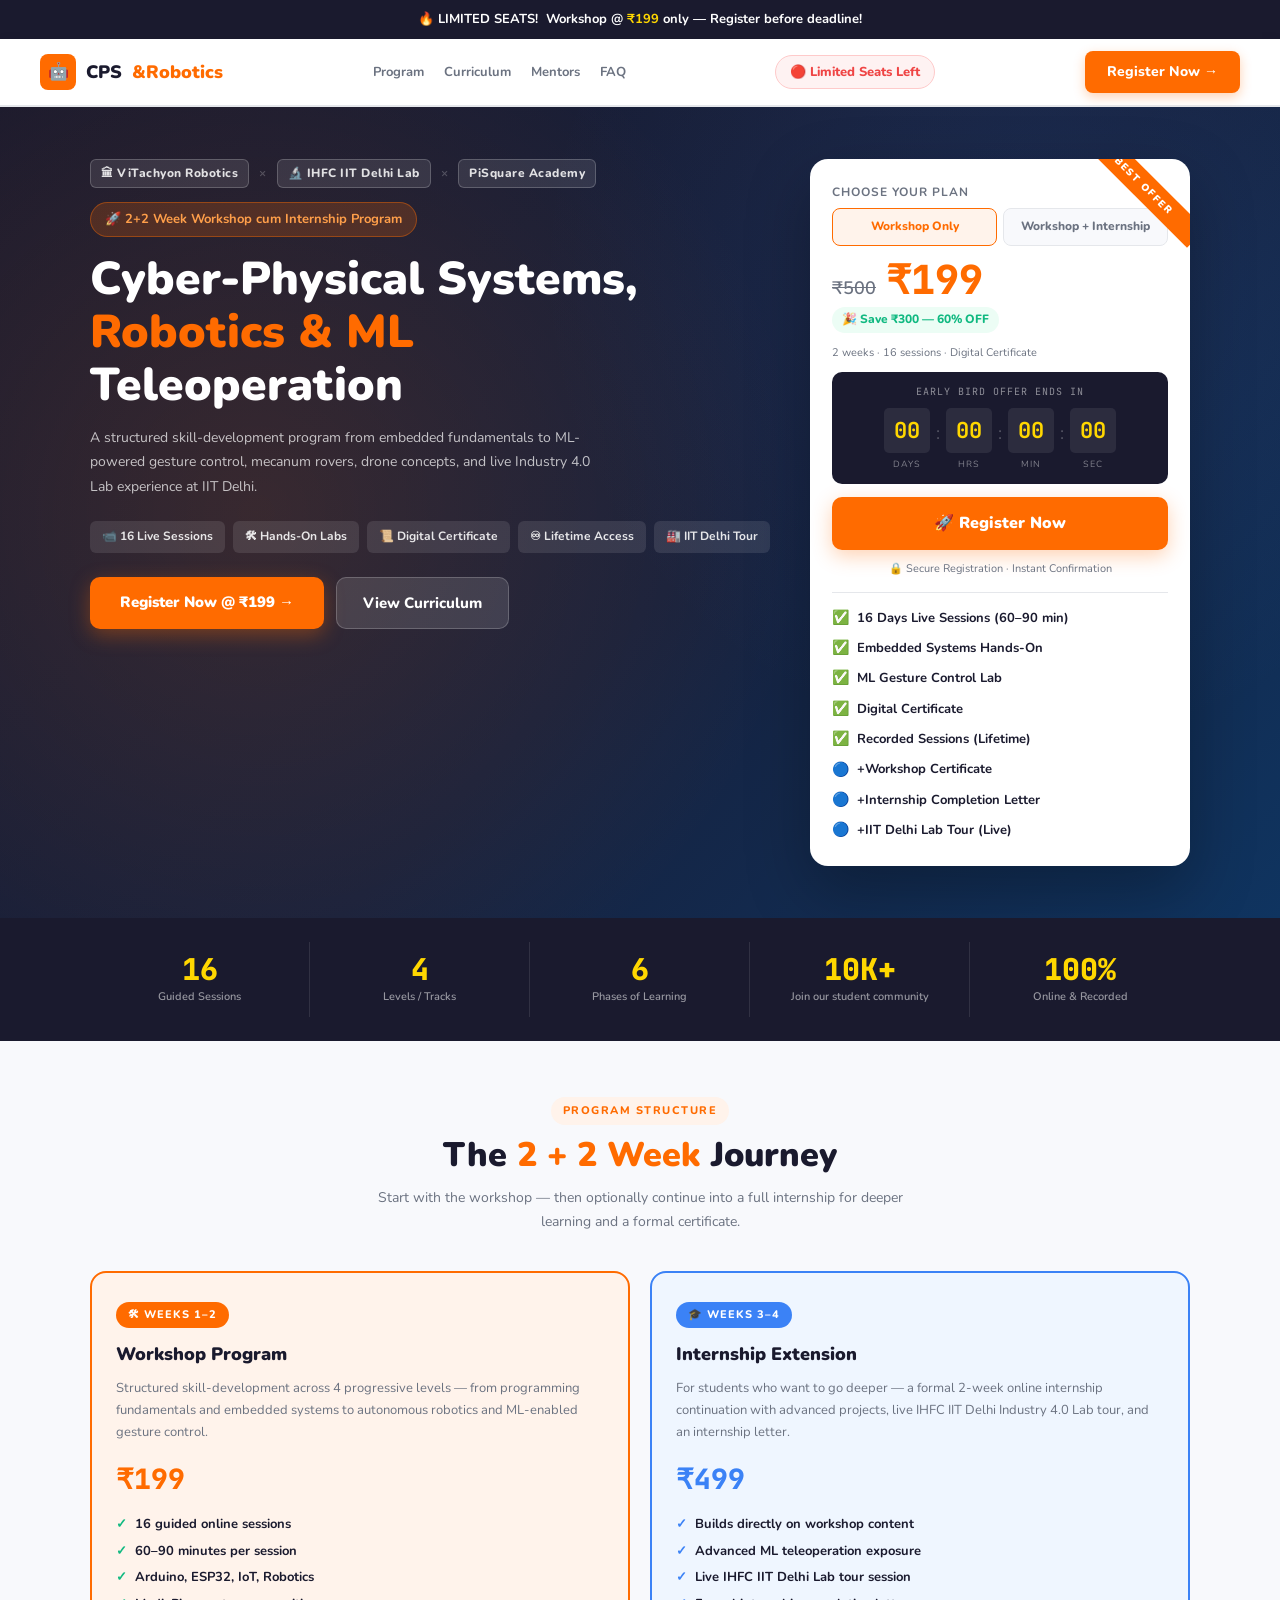
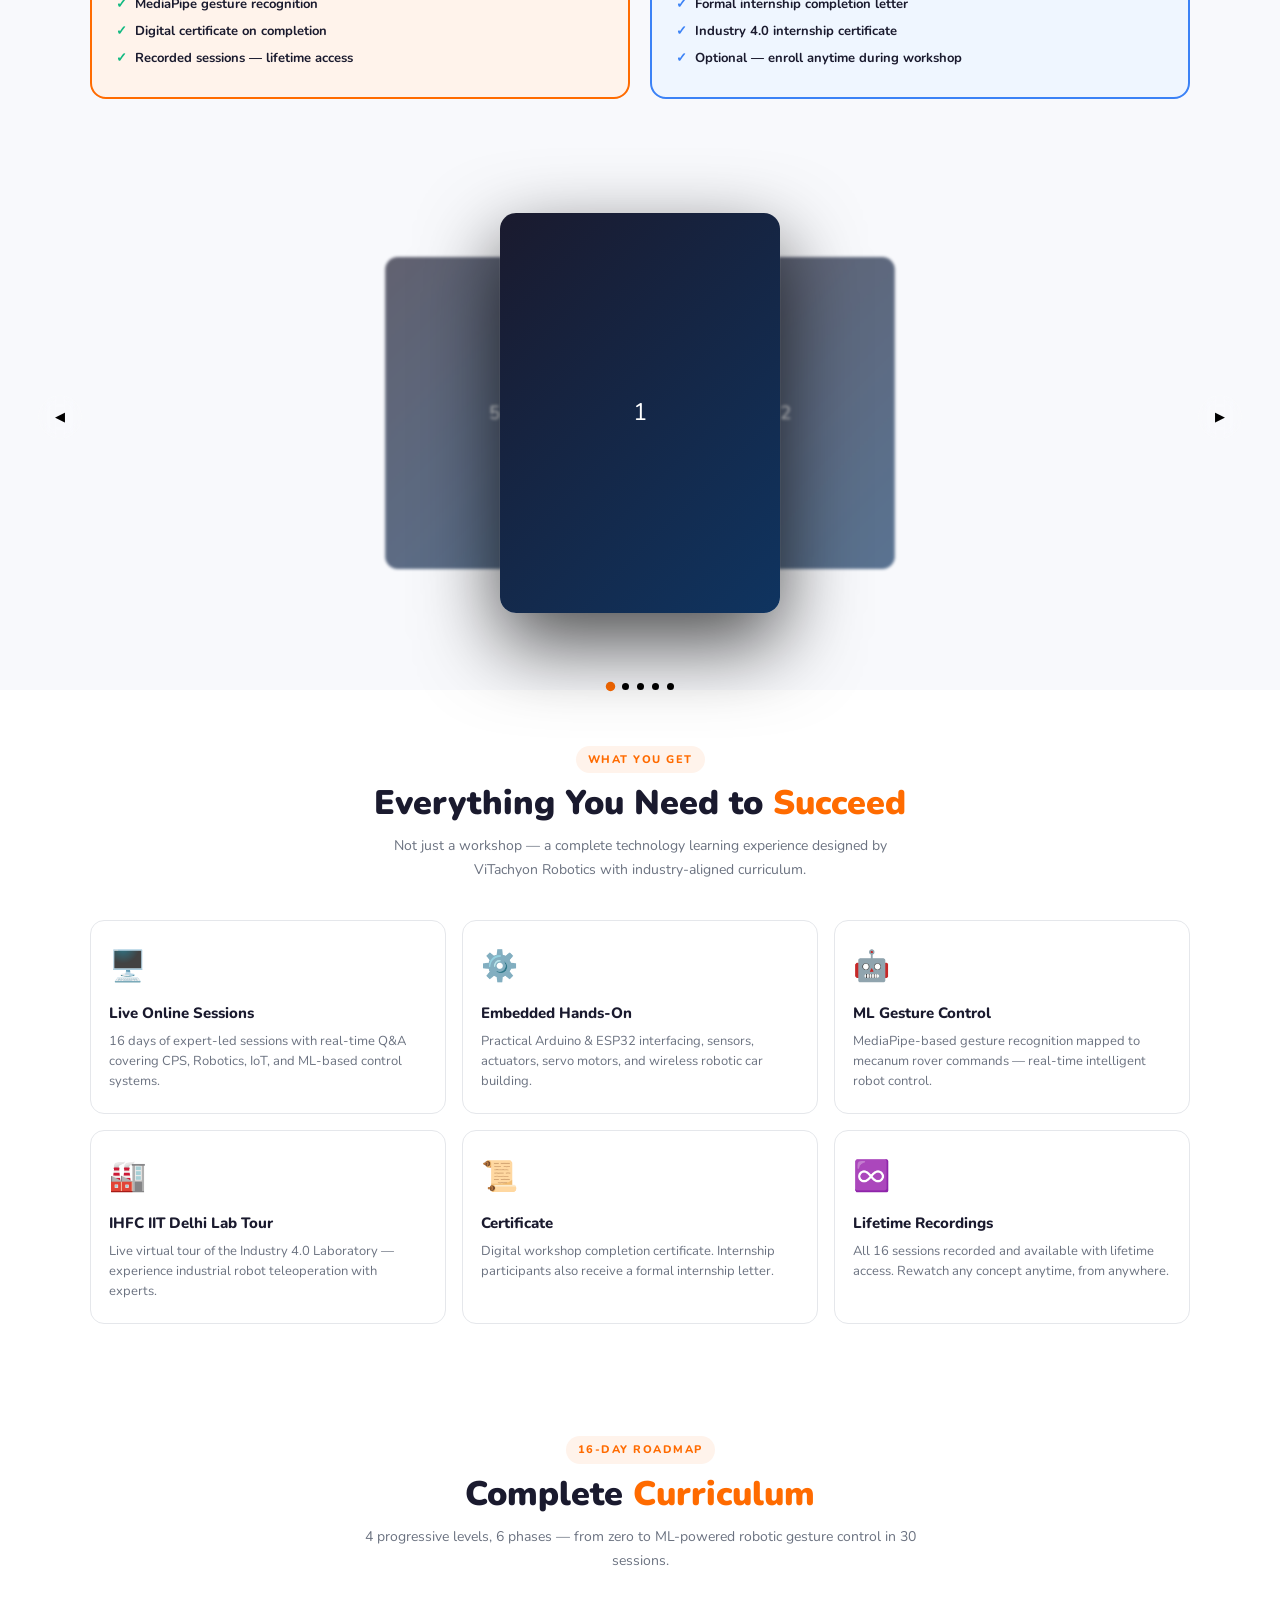
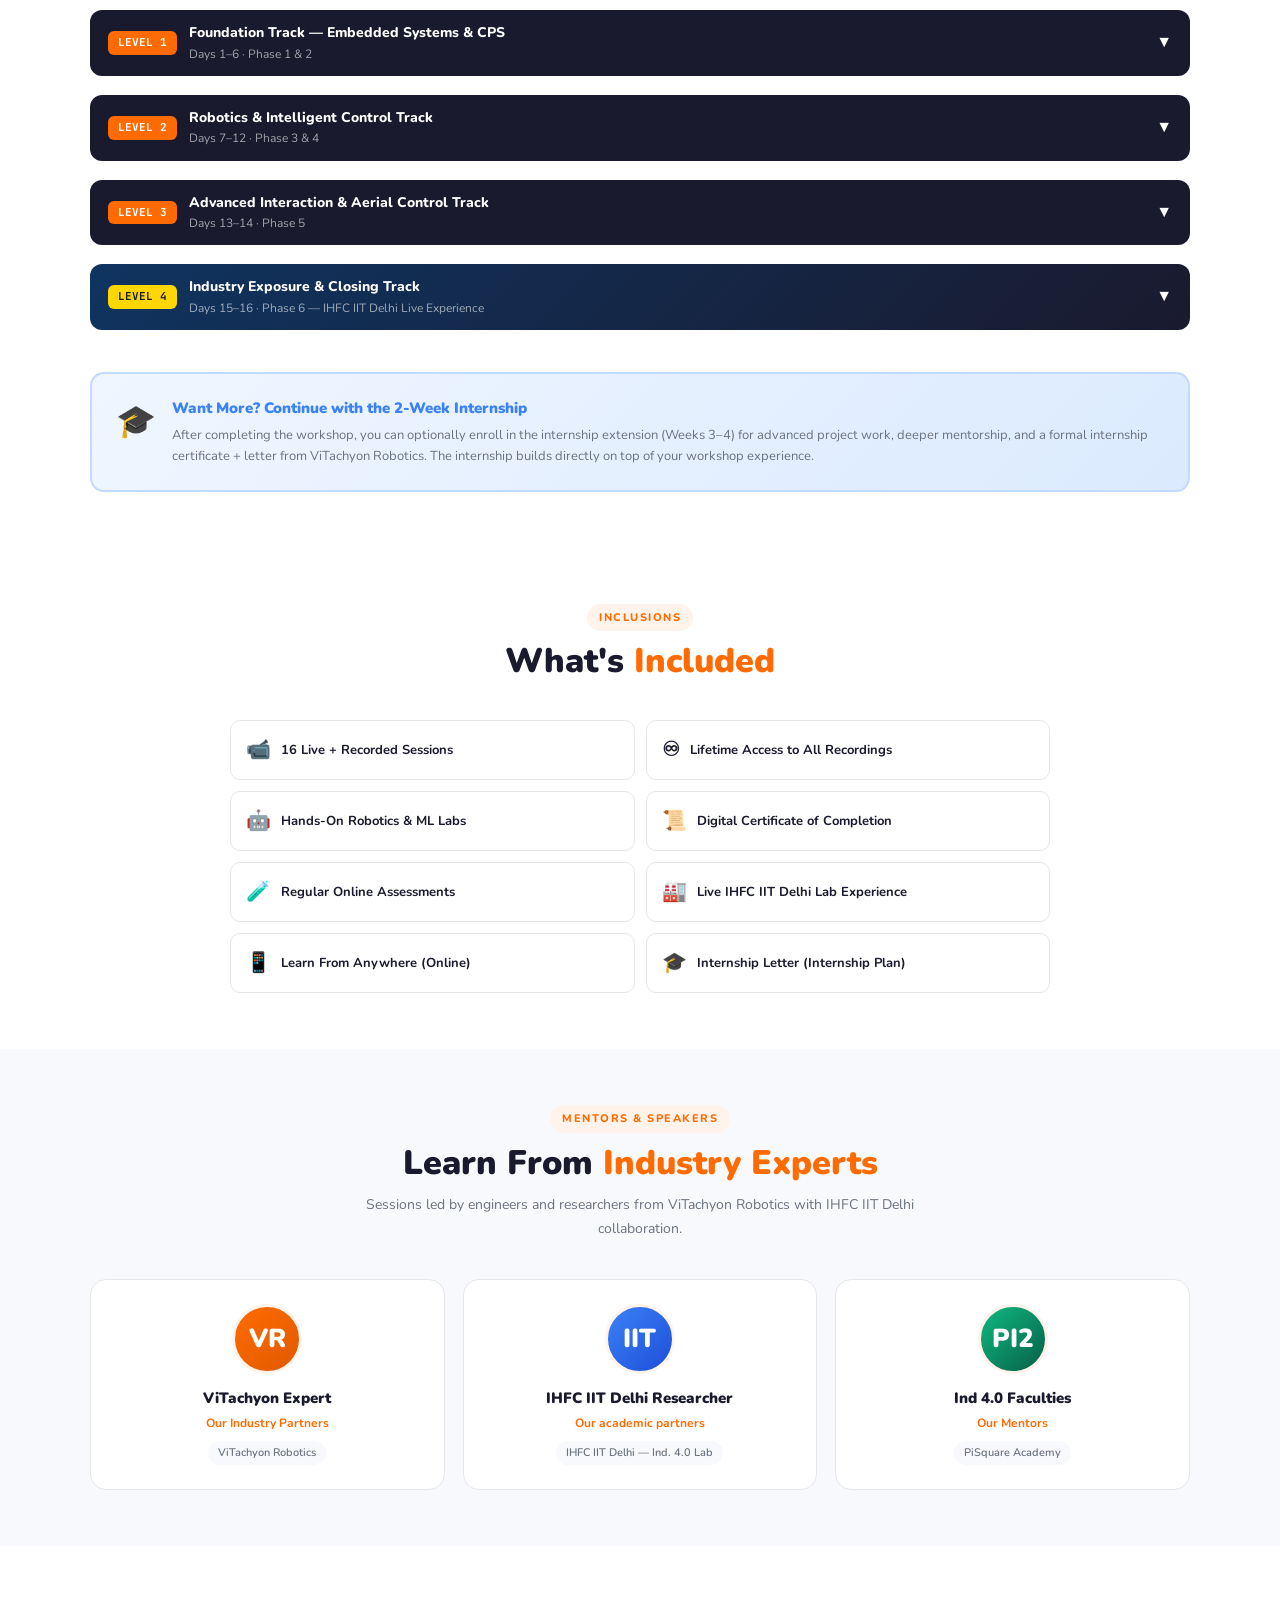
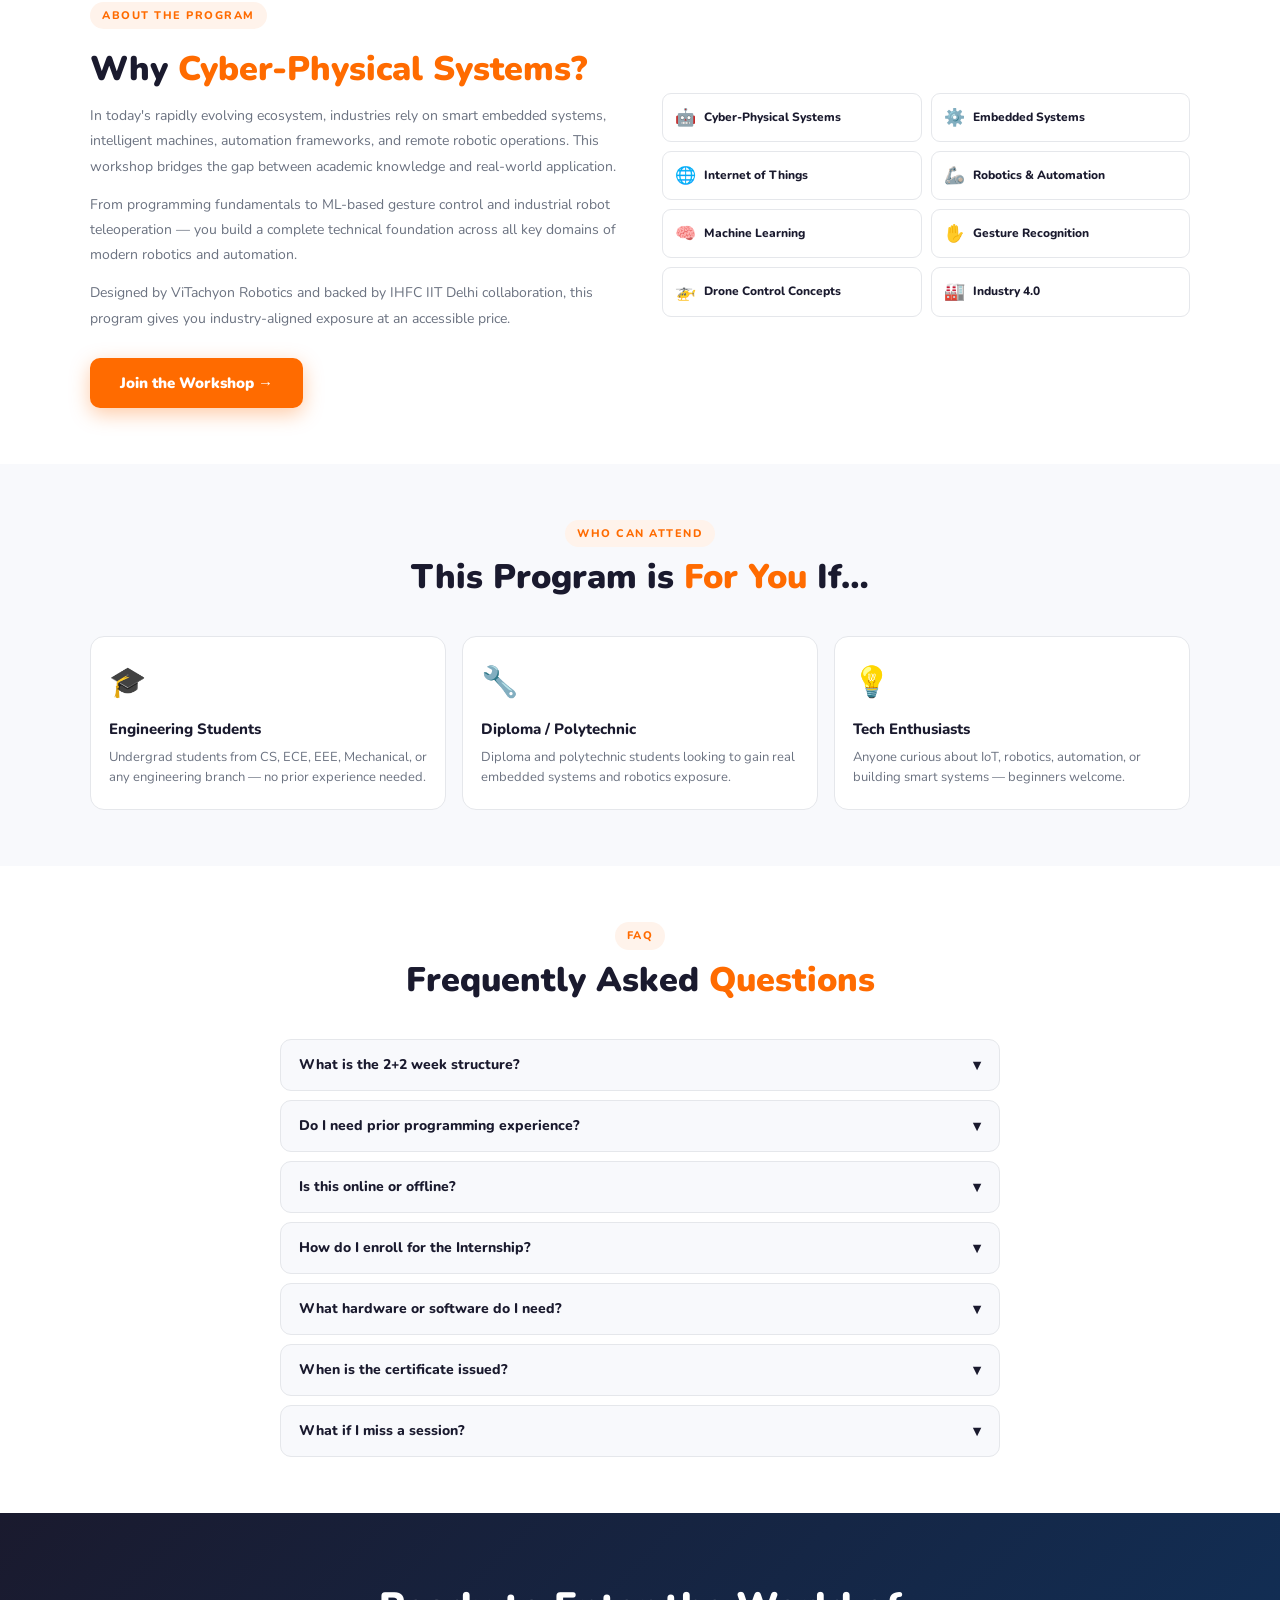
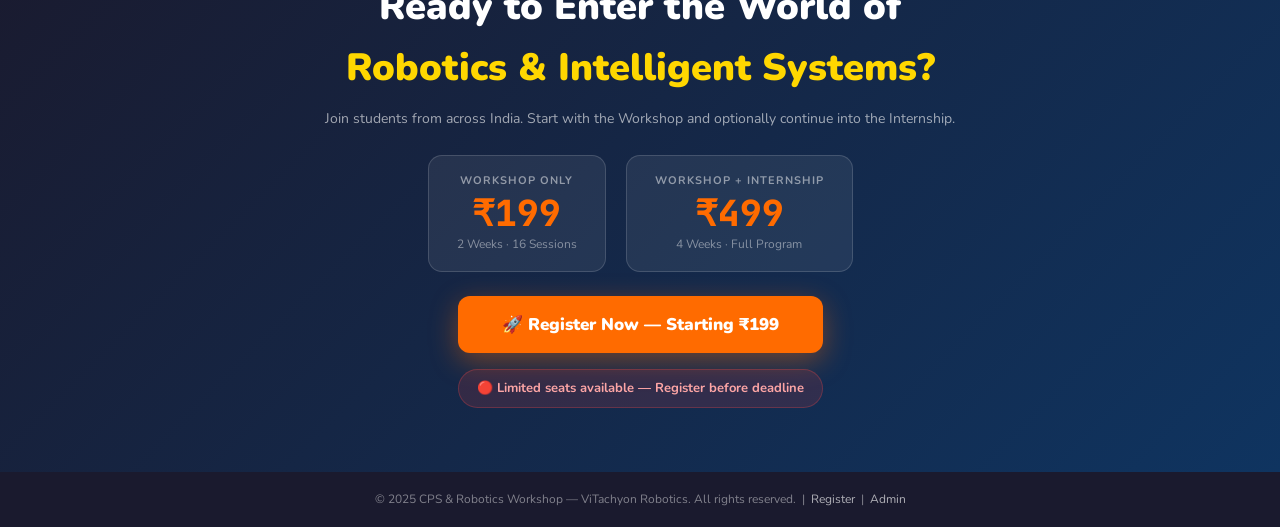
==== index.html @ 7c70c19a "Image block" ====
<!doctype html>
<html lang="en">
  <head>
    <meta charset="UTF-8" />
    <meta name="viewport" content="width=device-width, initial-scale=1.0" />
    <title>
      CPS & Robotics Workshop + Internship | ViTachyon Robotics x IHFC IIT Delhi
    </title>
    <link
      href="https://fonts.googleapis.com/css2?family=Nunito:wght@400;600;700;800;900&family=JetBrains+Mono:wght@400;700&display=swap"
      rel="stylesheet"
    />
    <link rel="stylesheet" href="css/style.css" />
  </head>
  <body>
    <!-- URGENCY -->
    <div class="sticky-header" id="sticky-header">
      <div class="urgency-bar">
        🔥 <span class="blink">LIMITED SEATS!</span>&nbsp; Workshop @
        <span class="gold">₹199</span> only — Register before deadline!
      </div>
      <!-- NAV -->
      <nav class="navbar">
        <div class="nav-logo">
          <div class="logo-icon">🤖</div>
          CPS<span style="color: var(--primary)">&amp;Robotics</span>
        </div>
        <div class="nav-links">
          <a href="#structure">Program</a>
          <a href="#curriculum">Curriculum</a>
          <a href="#speakers">Mentors</a>
          <a href="#faq">FAQ</a>
        </div>
        <div class="nav-seats">🔴 Limited Seats Left</div>
        <a href="../Registration/form.html" class="nav-enroll"
          >Register Now →</a
        >
      </nav>
    </div>

    <!-- HERO -->
    <section class="hero">
      <div class="hero-inner">
        <div>
          <div class="collab-bar">
            <span class="collab-badge">🏛 ViTachyon Robotics</span>
            <span style="opacity: 0.4">×</span>
            <span class="collab-badge">🔬 IHFC IIT Delhi Lab</span>
            <span style="opacity: 0.4">×</span>
            <span class="collab-badge"> PiSquare Academy</span>
          </div>
          <div class="hero-tag">
            🚀 2+2 Week Workshop cum Internship Program
          </div>
          <h1>
            Cyber-Physical Systems,<br /><span class="hl"
              >Robotics &amp; ML</span
            ><br />Teleoperation
          </h1>
          <p class="hero-desc">
            A structured skill-development program from embedded fundamentals to
            ML-powered gesture control, mecanum rovers, drone concepts, and live
            Industry 4.0 Lab experience at IIT Delhi.
          </p>
          <div class="hero-badges">
            <div class="hero-badge">📹 16 Live Sessions</div>
            <div class="hero-badge">🛠 Hands-On Labs</div>
            <div class="hero-badge">📜 Digital Certificate</div>
            <div class="hero-badge">♾ Lifetime Access</div>
            <div class="hero-badge">🏭 IIT Delhi Tour</div>
          </div>
          <div class="hero-btns">
            <a href="../Registration/form.html" class="btn-main"
              >Register Now @ ₹199 →</a
            >
            <a href="#curriculum" class="btn-ghost">View Curriculum</a>
          </div>
        </div>

        <!-- PRICING CARD -->
        <div class="pricing-card">
          <div class="pc-title">Choose Your Plan</div>
          <div class="plan-tabs">
            <div class="plan-tab active" onclick="switchPlan('workshop', this)">
              Workshop Only
            </div>
            <div class="plan-tab" onclick="switchPlan('internship', this)">
              Workshop + Internship
            </div>
          </div>

          <!-- Workshop Plan -->
          <div class="plan-price active" id="plan-workshop">
            <div class="price-row">
              <span class="price-orig">₹500</span>
              <span class="price-cur">₹199</span>
            </div>
            <div class="price-save">🎉 Save ₹300 — 60% OFF</div>
            <div class="price-note">
              2 weeks · 16 sessions · Digital Certificate
            </div>
          </div>

          <!-- Internship Plan -->
          <div class="plan-price" id="plan-internship">
            <div class="price-row">
              <span class="price-orig">₹1,000</span
              ><span class="price-cur">₹499 </span>
            </div>
            <div class="price-save">🎉 Save ₹500 — 50% OFF</div>
            <div class="price-note">
              4 weeks total · Internship certificate + letter
            </div>
          </div>

          <div class="cd-box">
            <div class="cd-label">Early Bird offer ends in</div>
            <div class="cd-timer">
              <div class="cd-unit">
                <span class="cd-num" id="cd-d">00</span
                ><span class="cd-lbl">Days</span>
              </div>
              <div class="cd-sep">:</div>
              <div class="cd-unit">
                <span class="cd-num" id="cd-h">00</span
                ><span class="cd-lbl">Hrs</span>
              </div>
              <div class="cd-sep">:</div>
              <div class="cd-unit">
                <span class="cd-num" id="cd-m">00</span
                ><span class="cd-lbl">Min</span>
              </div>
              <div class="cd-sep">:</div>
              <div class="cd-unit">
                <span class="cd-num" id="cd-s">00</span
                ><span class="cd-lbl">Sec</span>
              </div>
            </div>
          </div>
          <a href="../Registration/form.html" class="enroll-btn"
            >🚀 Register Now</a
          >
          <div class="secure-note">
            🔒 Secure Registration · Instant Confirmation
          </div>
          <div class="mini-feats">
            <div class="mf">
              <span class="ck">✅</span> 16 Days Live Sessions (60–90 min)
            </div>
            <div class="mf">
              <span class="ck">✅</span> Embedded Systems Hands-On
            </div>
            <div class="mf">
              <span class="ck">✅</span> ML Gesture Control Lab
            </div>
            <div class="mf"><span class="ck">✅</span> Digital Certificate</div>
            <div class="mf">
              <span class="ck">✅</span> Recorded Sessions (Lifetime)
            </div>
            <div class="mf">
              <span class="ck-extra">🔵</span> +Workshop Certificate
            </div>
            <div class="mf">
              <span class="ck-extra">🔵</span> +Internship Completion Letter
            </div>
            <div class="mf">
              <span class="ck-extra">🔵</span> +IIT Delhi Lab Tour (Live)
            </div>
          </div>
        </div>
      </div>
    </section>

    <!-- STATS -->
    <div class="stats-strip">
      <div class="stats-inner">
        <div class="stat-box">
          <div class="stat-num">16</div>
          <div class="stat-label">Guided Sessions</div>
        </div>
        <div class="stat-box">
          <div class="stat-num">4</div>
          <div class="stat-label">Levels / Tracks</div>
        </div>
        <div class="stat-box">
          <div class="stat-num">6</div>
          <div class="stat-label">Phases of Learning</div>
        </div>
        <div class="stat-box">
          <div class="stat-num">10K+</div>
          <div class="stat-label">Join our student community</div>
        </div>
        <div class="stat-box">
          <div class="stat-num">100%</div>
          <div class="stat-label">Online & Recorded</div>
        </div>
      </div>
    </div>

    <!-- 2+2 STRUCTURE -->
    <section class="section" id="structure">
      <div class="section-inner">
        <div class="sec-hdr">
          <div class="sec-tag">Program Structure</div>
          <h2>The <span>2 + 2 Week</span> Journey</h2>
          <p class="sec-sub">
            Start with the workshop — then optionally continue into a full
            internship for deeper learning and a formal certificate.
          </p>
        </div>
        <div class="structure-grid fade-in">
          <div class="struct-card workshop">
            <div class="struct-badge">🛠 Weeks 1–2</div>
            <h3>Workshop Program</h3>
            <p>
              Structured skill-development across 4 progressive levels — from
              programming fundamentals and embedded systems to autonomous
              robotics and ML-enabled gesture control.
            </p>
            <div class="struct-price">₹199</div>
            <ul class="struct-list">
              <li>16 guided online sessions</li>
              <li>60–90 minutes per session</li>
              <li>Arduino, ESP32, IoT, Robotics</li>
              <li>MediaPipe gesture recognition</li>
              <li>Digital certificate on completion</li>
              <li>Recorded sessions — lifetime access</li>
            </ul>
          </div>
          <div class="struct-card internship">
            <div class="struct-badge">🎓 Weeks 3–4</div>
            <h3>Internship Extension</h3>
            <p>
              For students who want to go deeper — a formal 2-week online
              internship continuation with advanced projects, live IHFC IIT
              Delhi Industry 4.0 Lab tour, and an internship letter.
            </p>
            <div class="struct-price" style="color: var(--info)">₹499</div>
            <ul class="struct-list" style="--check-color: var(--info)">
              <li>Builds directly on workshop content</li>
              <li>Advanced ML teleoperation exposure</li>
              <li>Live IHFC IIT Delhi Lab tour session</li>
              <li>Formal internship completion letter</li>
              <li>Industry 4.0 internship certificate</li>
              <li>Optional — enroll anytime during workshop</li>
            </ul>
          </div>
        </div>
      </div>
    </section>
    <div class="podium-carousel-wrap">
      <button class="podium-arrow podium-arrow--left" id="podiumPrev">◀</button>

      <div class="podium-stage" id="podiumStage">
        <div class="podium-card">1</div>
        <div class="podium-card">2</div>
        <div class="podium-card">3</div>
        <div class="podium-card">4</div>
        <div class="podium-card">5</div>
      </div>

      <button class="podium-arrow podium-arrow--right" id="podiumNext">
        ▶
      </button>
    </div>

    <div class="podium-dots" id="podiumDots"></div>

    <!-- WHAT YOU GET -->
    <section class="section" style="background: var(--white)">
      <div class="section-inner">
        <div class="sec-hdr">
          <div class="sec-tag">What You Get</div>
          <h2>Everything You Need to <span>Succeed</span></h2>
          <p class="sec-sub">
            Not just a workshop — a complete technology learning experience
            designed by ViTachyon Robotics with industry-aligned curriculum.
          </p>
        </div>
        <div class="features-grid fade-in">
          <div class="feat-card">
            <span class="feat-icon">🖥️</span>
            <h3>Live Online Sessions</h3>
            <p>
              16 days of expert-led sessions with real-time Q&A covering CPS,
              Robotics, IoT, and ML-based control systems.
            </p>
          </div>
          <div class="feat-card">
            <span class="feat-icon">⚙️</span>
            <h3>Embedded Hands-On</h3>
            <p>
              Practical Arduino & ESP32 interfacing, sensors, actuators, servo
              motors, and wireless robotic car building.
            </p>
          </div>
          <div class="feat-card">
            <span class="feat-icon">🤖</span>
            <h3>ML Gesture Control</h3>
            <p>
              MediaPipe-based gesture recognition mapped to mecanum rover
              commands — real-time intelligent robot control.
            </p>
          </div>
          <div class="feat-card">
            <span class="feat-icon">🏭</span>
            <h3>IHFC IIT Delhi Lab Tour</h3>
            <p>
              Live virtual tour of the Industry 4.0 Laboratory — experience
              industrial robot teleoperation with experts.
            </p>
          </div>
          <div class="feat-card">
            <span class="feat-icon">📜</span>
            <h3>Certificate</h3>
            <p>
              Digital workshop completion certificate. Internship participants
              also receive a formal internship letter.
            </p>
          </div>
          <div class="feat-card">
            <span class="feat-icon">♾️</span>
            <h3>Lifetime Recordings</h3>
            <p>
              All 16 sessions recorded and available with lifetime access.
              Rewatch any concept anytime, from anywhere.
            </p>
          </div>
        </div>
      </div>
    </section>

    <!-- CURRICULUM -->
    <section class="section" id="curriculum">
      <div class="section-inner">
        <div class="sec-hdr">
          <div class="sec-tag">16-Day Roadmap</div>
          <h2>Complete <span>Curriculum</span></h2>
          <p class="sec-sub">
            4 progressive levels, 6 phases — from zero to ML-powered robotic
            gesture control in 30 sessions.
          </p>
        </div>

        <!-- LEVEL 1 -->
        <div class="phase-block fade-in">
          <div class="phase-header">
            <div class="phase-num">LEVEL 1</div>
            <div>
              <h3>Foundation Track — Embedded Systems & CPS</h3>
              <p>Days 1–6 · Phase 1 & 2</p>
            </div>
            <div class="arrow">▼</div>
          </div>
          <div class="phase-content">
            <div class="curric-grid">
              <div class="day-item">
                <div class="day-badge">Day 01</div>
                <div class="day-info">
                  <h4>Internship Overview & Domain Introduction</h4>
                  <p>
                    Relevance of CPS, robotics, IoT — complete learning roadmap
                    by ViTachyon Robotics experts.
                  </p>
                  <div class="day-tags">
                    <span class="dtag th">Theory</span>
                  </div>
                </div>
              </div>
              <div class="day-item">
                <div class="day-badge">Day 02</div>
                <div class="day-info">
                  <h4>IDE Setup, Arduino vs ESP Boards</h4>
                  <p>
                    Programming IDE setup, Arduino vs ESP32 comparison,
                    beginner-friendly programming fundamentals.
                  </p>
                  <div class="day-tags"><span class="dtag lb">Lab</span></div>
                </div>
              </div>
              <div class="day-item">
                <div class="day-badge">Day 03</div>
                <div class="day-info">
                  <h4>Embedded Systems Foundation</h4>
                  <p>
                    Interfacing the programming IDE with hardware — variables,
                    conditions, loops, and functions applied.
                  </p>
                  <div class="day-tags">
                    <span class="dtag th">Theory</span
                    ><span class="dtag lb">Lab</span>
                  </div>
                </div>
              </div>
              <div class="day-item">
                <div class="day-badge">Day 04</div>
                <div class="day-info">
                  <h4>LED Interfacing & Digital I/O</h4>
                  <p>
                    LED control, digital input/output concepts, GPIO
                    fundamentals with Arduino or ESP boards.
                  </p>
                  <div class="day-tags"><span class="dtag lb">Lab</span></div>
                </div>
              </div>
              <div class="day-item">
                <div class="day-badge">Day 05</div>
                <div class="day-info">
                  <h4>Switch & Button Input Control</h4>
                  <p>
                    Interactive control using switches, buttons, digital input
                    for beginner embedded systems projects.
                  </p>
                  <div class="day-tags"><span class="dtag lb">Lab</span></div>
                </div>
              </div>
              <div class="day-item">
                <div class="day-badge">Day 06</div>
                <div class="day-info">
                  <h4>Actuator Basics — Buzzer, Relay, Servo</h4>
                  <p>
                    Translating software logic into physical action using
                    buzzers, relays, servos, and motor drivers.
                  </p>
                  <div class="day-tags"><span class="dtag lb">Lab</span></div>
                </div>
              </div>
            </div>
          </div>
        </div>

        <!-- LEVEL 2 -->
        <div class="phase-block fade-in">
          <div class="phase-header">
            <div class="phase-num">LEVEL 2</div>
            <div>
              <h3>Robotics & Intelligent Control Track</h3>
              <p>Days 7–12 · Phase 3 & 4</p>
            </div>
            <div class="arrow">▼</div>
          </div>
          <div class="phase-content">
            <div class="curric-grid">
              <div class="day-item">
                <div class="day-badge">Day 07</div>
                <div class="day-info">
                  <h4>ESP32 & Wireless Embedded Control</h4>
                  <p>
                    ESP32 basics, wireless communication for robotic
                    applications and connected systems.
                  </p>
                  <div class="day-tags">
                    <span class="dtag th">Theory</span
                    ><span class="dtag lb">Lab</span>
                  </div>
                </div>
              </div>
              <div class="day-item">
                <div class="day-badge">Day 08</div>
                <div class="day-info">
                  <h4>RC Car & QR-Based Robot Control</h4>
                  <p>
                    Remote-controlled robotic car architecture, QR code-based
                    robot control — no mobile app needed.
                  </p>
                  <div class="day-tags"><span class="dtag lb">Lab</span></div>
                </div>
              </div>
              <div class="day-item">
                <div class="day-badge">Day 09</div>
                <div class="day-info">
                  <h4>Autonomous Robot — Sensor-Based</h4>
                  <p>
                    Obstacle detection using sensors, autonomous decision-making
                    in mobile robots.
                  </p>
                  <div class="day-tags"><span class="dtag lb">Lab</span></div>
                </div>
              </div>
              <div class="day-item">
                <div class="day-badge">Day 10</div>
                <div class="day-info">
                  <h4>Mecanum Drive & Omni-Directional Movement</h4>
                  <p>
                    Mecanum wheel fundamentals, drive control, holonomic motion
                    principles for rovers.
                  </p>
                  <div class="day-tags">
                    <span class="dtag th">Theory</span
                    ><span class="dtag lb">Lab</span>
                  </div>
                </div>
              </div>
              <div class="day-item">
                <div class="day-badge">Day 11</div>
                <div class="day-info">
                  <h4>MediaPipe & Gesture Recognition</h4>
                  <p>
                    Introduction to MediaPipe, gesture recognition pipeline,
                    mapping gestures to robotic commands.
                  </p>
                  <div class="day-tags">
                    <span class="dtag ml">ML</span
                    ><span class="dtag lb">Lab</span>
                  </div>
                </div>
              </div>
              <div
                class="day-item"
                style="border-color: #7c3aed; background: #f5f3ff"
              >
                <div class="day-badge" style="background: #7c3aed">Day 12</div>
                <div class="day-info">
                  <h4>⭐ ML Gesture Control for Mecanum Rover</h4>
                  <p>
                    Real-time ML-enabled gesture control — live command mapping
                    to mecanum rover movement.
                  </p>
                  <div class="day-tags">
                    <span class="dtag ml">ML</span
                    ><span class="dtag lb">Lab</span>
                  </div>
                </div>
              </div>
            </div>
          </div>
        </div>

        <!-- LEVEL 3 -->
        <div class="phase-block fade-in">
          <div class="phase-header">
            <div class="phase-num">LEVEL 3</div>
            <div>
              <h3>Advanced Interaction & Aerial Control Track</h3>
              <p>Days 13–14 · Phase 5</p>
            </div>
            <div class="arrow">▼</div>
          </div>
          <div class="phase-content">
            <div class="curric-grid">
              <div class="day-item">
                <div class="day-badge">Day 13</div>
                <div class="day-info">
                  <h4>Wireless Gyro-Based Control</h4>
                  <p>
                    Gyro & accelerometer-based command generation, motion/tilt
                    control, wireless sender-receiver systems.
                  </p>
                  <div class="day-tags">
                    <span class="dtag th">Theory</span
                    ><span class="dtag lb">Lab</span>
                  </div>
                </div>
              </div>
              <div class="day-item">
                <div class="day-badge">Day 14</div>
                <div class="day-info">
                  <h4>Drone Control Concepts & Architecture</h4>
                  <p>
                    Roll, pitch, yaw, throttle basics, safety awareness,
                    educational prototype-level drone architecture.
                  </p>
                  <div class="day-tags">
                    <span class="dtag th">Theory</span>
                  </div>
                </div>
              </div>
            </div>
          </div>
        </div>

        <!-- LEVEL 4 -->
        <div class="phase-block fade-in">
          <div
            class="phase-header"
            style="background: linear-gradient(135deg, #0f3460, #1a1a2e)"
          >
            <div class="phase-num" style="background: #ffd700; color: #1a1a2e">
              LEVEL 4
            </div>
            <div>
              <h3>Industry Exposure & Closing Track</h3>
              <p>Days 15–16 · Phase 6 — IHFC IIT Delhi Live Experience</p>
            </div>
            <div class="arrow">▼</div>
          </div>
          <div class="phase-content">
            <div class="curric-grid">
              <div
                class="day-item"
                style="border-color: #ffd700; background: #fffbeb"
              >
                <div class="day-badge" style="background: #d97706">Day 15</div>
                <div class="day-info">
                  <h4>🏭 Live IHFC IIT Delhi Industry 4.0 Lab Tour</h4>
                  <p>
                    Live video tour — experience industrial robot teleoperation
                    with ViTachyon Robotics at IHFC IIT Delhi.
                  </p>
                  <div class="day-tags">
                    <span class="dtag cp">Industry</span>
                  </div>
                </div>
              </div>
              <div
                class="day-item"
                style="border-color: #ea580c; background: #fff7ed"
              >
                <div class="day-badge" style="background: #ea580c">Day 16</div>
                <div class="day-info">
                  <h4>🏆 Closing Session — Q&A & Next Steps</h4>
                  <p>
                    Concept recap, open Q&A, guidance on future growth paths in
                    robotics, automation, and AI.
                  </p>
                  <div class="day-tags">
                    <span class="dtag pr">Closing</span>
                  </div>
                </div>
              </div>
            </div>
          </div>
        </div>

        <div class="internship-note fade-in">
          <div class="ni">🎓</div>
          <div>
            <h4>Want More? Continue with the 2-Week Internship</h4>
            <p>
              After completing the workshop, you can optionally enroll in the
              internship extension (Weeks 3–4) for advanced project work, deeper
              mentorship, and a formal internship certificate + letter from
              ViTachyon Robotics. The internship builds directly on top of your
              workshop experience.
            </p>
          </div>
        </div>
      </div>
    </section>

    <!-- INCLUSIONS -->
    <section class="section" style="background: var(--white)">
      <div class="section-inner">
        <div class="sec-hdr">
          <div class="sec-tag">Inclusions</div>
          <h2>What's <span>Included</span></h2>
        </div>
        <div class="inc-grid fade-in">
          <div class="inc-item">
            <span class="ii">📹</span> 16 Live + Recorded Sessions
          </div>
          <div class="inc-item">
            <span class="ii">♾</span> Lifetime Access to All Recordings
          </div>
          <div class="inc-item">
            <span class="ii">🤖</span> Hands-On Robotics & ML Labs
          </div>
          <div class="inc-item">
            <span class="ii">📜</span> Digital Certificate of Completion
          </div>
          <div class="inc-item">
            <span class="ii">🧪</span> Regular Online Assessments
          </div>
          <div class="inc-item">
            <span class="ii">🏭</span> Live IHFC IIT Delhi Lab Experience
          </div>
          <div class="inc-item">
            <span class="ii">📱</span> Learn From Anywhere (Online)
          </div>
          <div class="inc-item">
            <span class="ii">🎓</span> Internship Letter (Internship Plan)
          </div>
        </div>
      </div>
    </section>

    <!-- SPEAKERS / MENTORS -->
    <section class="section" id="speakers">
      <div class="section-inner">
        <div class="sec-hdr">
          <div class="sec-tag">Mentors & Speakers</div>
          <h2>Learn From <span>Industry Experts</span></h2>
          <p class="sec-sub">
            Sessions led by engineers and researchers from ViTachyon Robotics
            with IHFC IIT Delhi collaboration.
          </p>
        </div>
        <div class="speakers-grid fade-in">
          <div class="speaker-card">
            <div class="speaker-avatar">VR</div>
            <h3>ViTachyon Expert</h3>
            <div class="speaker-role">Our Industry Partners</div>
            <div class="speaker-org">ViTachyon Robotics</div>
          </div>
          <div class="speaker-card">
            <div
              class="speaker-avatar"
              style="background: linear-gradient(135deg, #3b82f6, #1d4ed8)"
            >
              IIT
            </div>
            <h3>IHFC IIT Delhi Researcher</h3>
            <div class="speaker-role">Our academic partners</div>
            <div class="speaker-org">IHFC IIT Delhi — Ind. 4.0 Lab</div>
          </div>
          <div class="speaker-card">
            <div
              class="speaker-avatar"
              style="background: linear-gradient(135deg, #10b981, #065f46)"
            >
              PI2
            </div>
            <h3>Ind 4.0 Faculties</h3>
            <div class="speaker-role">Our Mentors</div>
            <div class="speaker-org">PiSquare Academy</div>
          </div>
        </div>
      </div>
    </section>

    <!-- ABOUT -->
    <section class="section" style="background: var(--white)">
      <div class="section-inner">
        <div class="about-grid fade-in">
          <div class="about-text">
            <div class="sec-tag">About the Program</div>
            <h2 style="text-align: left; margin-top: 10px">
              Why <span>Cyber-Physical Systems?</span>
            </h2>
            <p>
              In today's rapidly evolving ecosystem, industries rely on smart
              embedded systems, intelligent machines, automation frameworks, and
              remote robotic operations. This workshop bridges the gap between
              academic knowledge and real-world application.
            </p>
            <p>
              From programming fundamentals to ML-based gesture control and
              industrial robot teleoperation — you build a complete technical
              foundation across all key domains of modern robotics and
              automation.
            </p>
            <p>
              Designed by ViTachyon Robotics and backed by IHFC IIT Delhi
              collaboration, this program gives you industry-aligned exposure at
              an accessible price.
            </p>
            <a
              href="../Registration/form.html"
              class="btn-main"
              style="margin-top: 14px; display: inline-block"
              >Join the Workshop →</a
            >
          </div>
          <div class="pillars-grid">
            <div class="pc">
              <span class="picon">🤖</span> Cyber-Physical Systems
            </div>
            <div class="pc"><span class="picon">⚙️</span> Embedded Systems</div>
            <div class="pc">
              <span class="picon">🌐</span> Internet of Things
            </div>
            <div class="pc">
              <span class="picon">🦾</span> Robotics & Automation
            </div>
            <div class="pc"><span class="picon">🧠</span> Machine Learning</div>
            <div class="pc">
              <span class="picon">✋</span> Gesture Recognition
            </div>
            <div class="pc">
              <span class="picon">🚁</span> Drone Control Concepts
            </div>
            <div class="pc"><span class="picon">🏭</span> Industry 4.0</div>
          </div>
        </div>
      </div>
    </section>

    <!-- WHO CAN ATTEND -->
    <section class="section">
      <div class="section-inner">
        <div class="sec-hdr">
          <div class="sec-tag">Who Can Attend</div>
          <h2>This Program is <span>For You</span> If…</h2>
        </div>
        <div class="features-grid fade-in">
          <div class="feat-card">
            <span class="feat-icon">🎓</span>
            <h3>Engineering Students</h3>
            <p>
              Undergrad students from CS, ECE, EEE, Mechanical, or any
              engineering branch — no prior experience needed.
            </p>
          </div>
          <div class="feat-card">
            <span class="feat-icon">🔧</span>
            <h3>Diploma / Polytechnic</h3>
            <p>
              Diploma and polytechnic students looking to gain real embedded
              systems and robotics exposure.
            </p>
          </div>
          <div class="feat-card">
            <span class="feat-icon">💡</span>
            <h3>Tech Enthusiasts</h3>
            <p>
              Anyone curious about IoT, robotics, automation, or building smart
              systems — beginners welcome.
            </p>
          </div>
        </div>
      </div>
    </section>

    <!-- FAQ -->
    <section class="section" id="faq" style="background: var(--white)">
      <div class="section-inner">
        <div class="sec-hdr">
          <div class="sec-tag">FAQ</div>
          <h2>Frequently Asked <span>Questions</span></h2>
        </div>
        <div class="faq-list fade-in">
          <div class="faq-item">
            <button class="faq-q" onclick="toggleFaq(this)">
              What is the 2+2 week structure? <span class="faq-arrow">▾</span>
            </button>
            <div class="faq-a">
              <div class="faq-a-inner">
                The first 2 weeks is the Workshop program at ₹199 — 16 live
                sessions covering CPS, embedded systems, robotics, IoT, and ML
                gesture control. The next 2 weeks is an optional Internship
                extension for students who want deeper learning, a formal
                internship letter, and live IHFC IIT Delhi Lab experience.
              </div>
            </div>
          </div>
          <div class="faq-item">
            <button class="faq-q" onclick="toggleFaq(this)">
              Do I need prior programming experience?
              <span class="faq-arrow">▾</span>
            </button>
            <div class="faq-a">
              <div class="faq-a-inner">
                No prior experience is required. The program starts from the
                very basics — programming fundamentals, IDE setup, and
                beginner-friendly embedded concepts — and progressively builds
                up to advanced ML-based robotic control.
              </div>
            </div>
          </div>
          <div class="faq-item">
            <button class="faq-q" onclick="toggleFaq(this)">
              Is this online or offline? <span class="faq-arrow">▾</span>
            </button>
            <div class="faq-a">
              <div class="faq-a-inner">
                Fully online. All 16 sessions are conducted live and also
                recorded with lifetime access. The IHFC IIT Delhi Lab tour on
                Day 15 is also conducted as a live online video experience.
              </div>
            </div>
          </div>
          <div class="faq-item">
            <button class="faq-q" onclick="toggleFaq(this)">
              How do I enroll for the Internship?
              <span class="faq-arrow">▾</span>
            </button>
            <div class="faq-a">
              <div class="faq-a-inner">
                You can select the Internship option during registration, or you
                can upgrade during the workshop period. The internship fee is
                separate from the ₹199 workshop fee. Both plans are available on
                the registration page.
              </div>
            </div>
          </div>
          <div class="faq-item">
            <button class="faq-q" onclick="toggleFaq(this)">
              What hardware or software do I need?
              <span class="faq-arrow">▾</span>
            </button>
            <div class="faq-a">
              <div class="faq-a-inner">
                A laptop and internet connection is all you need. All software
                used is free. The sessions are conceptual + software-based;
                physical hardware kits are not required for participation.
              </div>
            </div>
          </div>
          <div class="faq-item">
            <button class="faq-q" onclick="toggleFaq(this)">
              When is the certificate issued? <span class="faq-arrow">▾</span>
            </button>
            <div class="faq-a">
              <div class="faq-a-inner">
                Digital workshop certificates are issued after successful
                completion of the 16 sessions. Internship letters and
                certificates are issued after the full 4-week program, typically
                within 3–5 working days.
              </div>
            </div>
          </div>
          <div class="faq-item">
            <button class="faq-q" onclick="toggleFaq(this)">
              What if I miss a session? <span class="faq-arrow">▾</span>
            </button>
            <div class="faq-a">
              <div class="faq-a-inner">
                All sessions are recorded and available for lifetime replay. You
                can catch up on missed sessions before the next class at your
                convenience.
              </div>
            </div>
          </div>
        </div>
      </div>
    </section>

    <!-- BOTTOM CTA -->
    <section class="btm-cta">
      <h2>
        Ready to Enter the World of<br /><span
          >Robotics & Intelligent Systems?</span
        >
      </h2>
      <p>
        Join students from across India. Start with the Workshop and optionally
        continue into the Internship.
      </p>
      <div class="btm-price-grid">
        <div class="btm-plan">
          <div class="btm-plan-label">Workshop Only</div>
          <div class="btm-plan-price">₹199</div>
          <div class="btm-plan-sub">2 Weeks · 16 Sessions</div>
        </div>
        <div class="btm-plan">
          <div class="btm-plan-label">Workshop + Internship</div>
          <div class="btm-plan-price">₹499</div>
          <div class="btm-plan-sub">4 Weeks · Full Program</div>
        </div>
      </div>
      <a href="../Registration/form.html" class="btm-btn"
        >🚀 Register Now — Starting ₹199</a
      >
      <div>
        <div class="seats-warn">
          🔴 Limited seats available — Register before deadline
        </div>
      </div>
    </section>

    <footer>
      <p>
        © 2025 CPS & Robotics Workshop — ViTachyon Robotics. All rights
        reserved. &nbsp;|&nbsp;
        <a href="../Registration/form.html">Register</a> &nbsp;|&nbsp;
        <a href="../admin/admin.html">Admin</a>
      </p>
    </footer>

    <script src="js/script.js"></script>
    <div class="bottom-cta">
      <span>🚀 ₹199 Only — Limited Seats Ending Soon </span>
      <a href="../Registration/form.html">Register Now</a>
    </div>
  </body>
</html>
---- css/style.css ----
:root {
  --primary: #ff6b00;
  --primary-dark: #e05a00;
  --primary-light: #fff3eb;
  --secondary: #1a1a2e;
  --bg: #f8f9fc;
  --white: #ffffff;
  --text: #1a1a2e;
  --text-muted: #6b7280;
  --border: #e5e7eb;
  --danger: #ef4444;
  --success: #10b981;
  --info: #3b82f6;
}
*,
*::before,
*::after {
  box-sizing: border-box;
  margin: 0;
  padding: 0;
}
html {
  scroll-behavior: smooth;
}
body {
  font-family: "Nunito", sans-serif;
  background: var(--bg);
  color: var(--text);
  line-height: 1.6;
  overflow-x: hidden;
}
a {
  text-decoration: none;
  color: inherit;
}

/* URGENCY BAR */
.urgency-bar {
  background: var(--secondary);
  color: #fff;
  text-align: center;
  padding: 9px 16px;
  font-size: 13px;
  font-weight: 700;
}
.urgency-bar .gold {
  color: #ffd700;
}
.blink {
  animation: blink 1.2s step-end infinite;
}
@keyframes blink {
  50% {
    opacity: 0;
  }
}

/* NAV */
nav {
  background: var(--white);
  border-bottom: 2px solid var(--border);
  padding: 12px 40px;
  display: flex;
  align-items: center;
  justify-content: space-between;
  gap: 12px;
  box-shadow: 0 2px 12px rgba(0, 0, 0, 0.06);
}
.nav-logo {
  display: flex;
  align-items: center;
  gap: 10px;
  font-weight: 900;
  font-size: 18px;
  color: var(--secondary);
  flex-shrink: 0;
}
.logo-icon {
  background: var(--primary);
  color: #fff;
  width: 36px;
  height: 36px;
  border-radius: 8px;
  display: flex;
  align-items: center;
  justify-content: center;
  font-size: 17px;
  flex-shrink: 0;
}
.nav-links {
  display: flex;
  align-items: center;
  gap: 20px;
  font-size: 13px;
  font-weight: 700;
  color: var(--text-muted);
}
.nav-links a:hover {
  color: var(--primary);
}
.nav-seats {
  font-size: 13px;
  color: var(--danger);
  font-weight: 800;
  background: #fef2f2;
  padding: 6px 14px;
  border-radius: 20px;
  border: 1px solid #fecaca;
  white-space: nowrap;
  display: flex;
  align-items: center;
  gap: 5px;
}
.nav-enroll {
  background: var(--primary);
  color: #fff;
  font-weight: 800;
  font-size: 14px;
  padding: 10px 22px;
  border-radius: 8px;
  white-space: nowrap;
  flex-shrink: 0;
  box-shadow: 0 4px 12px rgba(255, 107, 0, 0.3);
  transition: all 0.2s;
}
.nav-enroll:hover {
  background: var(--primary-dark);
  transform: translateY(-1px);
}

/* HERO */
.hero {
  background: linear-gradient(135deg, #1a1a2e 0%, #16213e 55%, #0f3460 100%);
  color: #fff;
  padding: 52px 40px;
  position: relative;
  overflow: hidden;
}
.hero::before {
  content: "";
  position: absolute;
  inset: 0;
  background-image:
    radial-gradient(
      circle at 20% 50%,
      rgba(255, 107, 0, 0.14) 0%,
      transparent 50%
    ),
    radial-gradient(
      circle at 80% 20%,
      rgba(79, 142, 247, 0.1) 0%,
      transparent 40%
    );
  pointer-events: none;
}
.hero-inner {
  max-width: 1100px;
  margin: 0 auto;
  display: grid;
  grid-template-columns: 1fr 380px;
  gap: 40px;
  align-items: start;
  position: relative;
  z-index: 1;
}
.hero-tag {
  display: inline-flex;
  align-items: center;
  gap: 8px;
  background: rgba(255, 107, 0, 0.2);
  border: 1px solid rgba(255, 107, 0, 0.4);
  color: #ff9f4a;
  font-size: 13px;
  font-weight: 700;
  padding: 6px 14px;
  border-radius: 20px;
  margin-bottom: 16px;
}
.collab-bar {
  display: flex;
  align-items: center;
  gap: 10px;
  margin-bottom: 14px;
  font-size: 12px;
  color: rgba(255, 255, 255, 0.55);
  font-weight: 700;
  letter-spacing: 0.5px;
}
.collab-badge {
  background: rgba(255, 255, 255, 0.1);
  border: 1px solid rgba(255, 255, 255, 0.2);
  border-radius: 6px;
  padding: 4px 10px;
  color: rgba(255, 255, 255, 0.85);
  font-size: 12px;
  font-weight: 800;
}
.hero h1 {
  font-size: clamp(22px, 4vw, 46px);
  font-weight: 900;
  line-height: 1.15;
  margin-bottom: 14px;
}
.hero h1 .hl {
  color: var(--primary);
}
.hero-desc {
  font-size: 14px;
  color: rgba(255, 255, 255, 0.72);
  line-height: 1.75;
  margin-bottom: 22px;
  max-width: 520px;
}
.hero-badges {
  display: flex;
  flex-wrap: wrap;
  gap: 8px;
  margin-bottom: 24px;
}
.hero-badge {
  display: flex;
  align-items: center;
  gap: 6px;
  background: rgba(255, 255, 255, 0.1);
  padding: 6px 12px;
  border-radius: 6px;
  font-size: 12px;
  font-weight: 700;
  color: rgba(255, 255, 255, 0.88);
}
.hero-btns {
  display: flex;
  gap: 12px;
  flex-wrap: wrap;
}
.btn-main {
  background: var(--primary);
  color: #fff;
  font-family: "Nunito", sans-serif;
  font-size: 15px;
  font-weight: 900;
  padding: 13px 30px;
  border-radius: 10px;
  border: none;
  cursor: pointer;
  display: inline-block;
  box-shadow: 0 6px 20px rgba(255, 107, 0, 0.35);
  transition: all 0.2s;
  white-space: nowrap;
}
.btn-main:hover {
  background: var(--primary-dark);
  transform: translateY(-2px);
}
.btn-ghost {
  background: rgba(255, 255, 255, 0.12);
  color: #fff;
  font-family: "Nunito", sans-serif;
  font-size: 15px;
  font-weight: 800;
  padding: 13px 26px;
  border-radius: 10px;
  border: 1px solid rgba(255, 255, 255, 0.2);
  cursor: pointer;
  display: inline-block;
  transition: all 0.2s;
  white-space: nowrap;
}
.btn-ghost:hover {
  background: rgba(255, 255, 255, 0.2);
}

/* PRICING CARD */
.pricing-card {
  background: #fff;
  border-radius: 18px;
  padding: 24px 22px;
  color: var(--text);
  box-shadow: 0 24px 64px rgba(0, 0, 0, 0.28);
  position: relative;
  overflow: hidden;
}
.pricing-card::before {
  content: "BEST OFFER";
  position: absolute;
  top: 14px;
  right: -28px;
  background: var(--primary);
  color: #fff;
  font-size: 10px;
  font-weight: 900;
  letter-spacing: 1.5px;
  padding: 5px 36px;
  transform: rotate(45deg);
}
.pc-title {
  font-size: 12px;
  font-weight: 700;
  color: var(--text-muted);
  text-transform: uppercase;
  letter-spacing: 1px;
  margin-bottom: 6px;
}
/* PLAN TOGGLE */
.plan-tabs {
  display: flex;
  gap: 6px;
  margin-bottom: 14px;
}
.plan-tab {
  flex: 1;
  text-align: center;
  padding: 8px 6px;
  border-radius: 8px;
  border: 1.5px solid var(--border);
  font-size: 12px;
  font-weight: 800;
  cursor: pointer;
  transition: all 0.2s;
  background: var(--bg);
  color: var(--text-muted);
}
.plan-tab.active {
  border-color: var(--primary);
  background: var(--primary-light);
  color: var(--primary);
}
.plan-price {
  display: none;
}
.plan-price.active {
  display: block;
}
.price-row {
  display: flex;
  align-items: baseline;
  gap: 10px;
  margin-bottom: 4px;
}
.price-orig {
  font-size: 18px;
  color: var(--text-muted);
  text-decoration: line-through;
  font-weight: 600;
}
.price-cur {
  font-size: 40px;
  font-weight: 900;
  color: var(--primary);
  line-height: 1;
  font-family: "JetBrains Mono", monospace;
}
.price-save {
  display: inline-block;
  background: #ecfdf5;
  color: var(--success);
  font-size: 12px;
  font-weight: 800;
  padding: 3px 10px;
  border-radius: 20px;
  margin-bottom: 12px;
}
.price-note {
  font-size: 11px;
  color: var(--text-muted);
  margin-bottom: 12px;
  line-height: 1.4;
}
.cd-box {
  background: var(--secondary);
  border-radius: 10px;
  padding: 12px 14px;
  margin-bottom: 13px;
  text-align: center;
}
.cd-label {
  font-size: 10px;
  color: rgba(255, 255, 255, 0.5);
  letter-spacing: 1px;
  text-transform: uppercase;
  margin-bottom: 8px;
  font-family: "JetBrains Mono", monospace;
}
.cd-timer {
  display: flex;
  justify-content: center;
  gap: 6px;
  align-items: center;
}
.cd-unit {
  text-align: center;
}
.cd-num {
  font-family: "JetBrains Mono", monospace;
  font-size: 22px;
  font-weight: 700;
  color: #ffd700;
  display: block;
  background: rgba(255, 255, 255, 0.08);
  padding: 5px 8px;
  border-radius: 5px;
  min-width: 46px;
}
.cd-lbl {
  font-size: 9px;
  color: rgba(255, 255, 255, 0.45);
  letter-spacing: 1px;
  text-transform: uppercase;
  margin-top: 4px;
  display: block;
}
.cd-sep {
  font-size: 18px;
  color: rgba(255, 255, 255, 0.25);
  margin-bottom: 12px;
}
.enroll-btn {
  display: block;
  width: 100%;
  background: var(--primary);
  color: #fff;
  text-align: center;
  font-size: 16px;
  font-weight: 900;
  padding: 14px;
  border-radius: 10px;
  border: none;
  cursor: pointer;
  transition: all 0.2s;
  box-shadow: 0 6px 20px rgba(255, 107, 0, 0.3);
  margin-bottom: 10px;
  text-decoration: none;
}
.enroll-btn:hover {
  background: var(--primary-dark);
  transform: translateY(-1px);
}
.secure-note {
  text-align: center;
  font-size: 11px;
  color: var(--text-muted);
  margin-bottom: 14px;
}
.mini-feats {
  border-top: 1px solid var(--border);
  padding-top: 14px;
  display: flex;
  flex-direction: column;
  gap: 8px;
}
.mf {
  display: flex;
  align-items: center;
  gap: 8px;
  font-size: 13px;
  font-weight: 700;
}
.mf .ck {
  color: var(--success);
  font-size: 14px;
}
.mf .ck-extra {
  color: var(--info);
  font-size: 14px;
}

/* STATS */
.stats-strip {
  background: var(--secondary);
  padding: 24px 40px;
}
.stats-inner {
  max-width: 1100px;
  margin: 0 auto;
  display: grid;
  grid-template-columns: repeat(5, 1fr);
}
.stat-box {
  text-align: center;
  padding: 12px 16px;
  border-right: 1px solid rgba(255, 255, 255, 0.1);
  color: #fff;
}
.stat-box:last-child {
  border-right: none;
}
.stat-num {
  font-size: 30px;
  font-weight: 900;
  color: #ffd700;
  line-height: 1;
  font-family: "JetBrains Mono", monospace;
}
.stat-label {
  font-size: 11px;
  color: rgba(255, 255, 255, 0.55);
  margin-top: 4px;
  font-weight: 600;
}

/* SECTION */
.section {
  padding: 56px 40px;
}
.section-inner {
  max-width: 1100px;
  margin: 0 auto;
}
.sec-hdr {
  text-align: center;
  margin-bottom: 38px;
}
.sec-tag {
  display: inline-block;
  background: var(--primary-light);
  color: var(--primary);
  font-size: 11px;
  font-weight: 800;
  letter-spacing: 1.5px;
  text-transform: uppercase;
  padding: 5px 12px;
  border-radius: 20px;
  margin-bottom: 10px;
}
.section h2 {
  font-size: clamp(21px, 3.5vw, 34px);
  font-weight: 900;
  line-height: 1.2;
  margin-bottom: 10px;
}
.section h2 span {
  color: var(--primary);
}
.sec-sub {
  color: var(--text-muted);
  font-size: 14px;
  max-width: 560px;
  margin: 0 auto;
  line-height: 1.7;
}

/* 2+2 WEEK STRUCTURE */
.structure-grid {
  display: grid;
  grid-template-columns: 1fr 1fr;
  gap: 20px;
}
.struct-card {
  border-radius: 16px;
  padding: 28px 24px;
  border: 2px solid;
}
.struct-card.workshop {
  background: var(--primary-light);
  border-color: var(--primary);
}
.struct-card.internship {
  background: #eff6ff;
  border-color: var(--info);
}
.struct-badge {
  display: inline-flex;
  align-items: center;
  gap: 7px;
  font-size: 11px;
  font-weight: 800;
  letter-spacing: 1px;
  text-transform: uppercase;
  padding: 4px 12px;
  border-radius: 20px;
  margin-bottom: 12px;
}
.struct-card.workshop .struct-badge {
  background: var(--primary);
  color: #fff;
}
.struct-card.internship .struct-badge {
  background: var(--info);
  color: #fff;
}
.struct-card h3 {
  font-size: 18px;
  font-weight: 900;
  margin-bottom: 8px;
}
.struct-card p {
  font-size: 13px;
  color: var(--text-muted);
  line-height: 1.7;
  margin-bottom: 14px;
}
.struct-price {
  font-size: 28px;
  font-weight: 900;
  font-family: "JetBrains Mono", monospace;
}
.struct-card.workshop .struct-price {
  color: var(--primary);
}
.struct-card.internship .struct-price {
  color: var(--info);
}
.struct-list {
  display: flex;
  flex-direction: column;
  gap: 6px;
  margin-top: 12px;
}
.struct-list li {
  list-style: none;
  display: flex;
  align-items: center;
  gap: 8px;
  font-size: 13px;
  font-weight: 700;
}
.struct-list li::before {
  content: "✓";
  color: var(--success);
  font-weight: 900;
  flex-shrink: 0;
}
.struct-card.internship .struct-list li::before {
  color: var(--info);
}

/* FEATURES */
.features-grid {
  display: grid;
  grid-template-columns: repeat(3, 1fr);
  gap: 16px;
}
.feat-card {
  background: var(--white);
  border: 1.5px solid var(--border);
  border-radius: 14px;
  padding: 22px 18px;
  transition: all 0.3s;
}
.feat-card:hover {
  border-color: var(--primary);
  box-shadow: 0 10px 28px rgba(0, 0, 0, 0.09);
  transform: translateY(-3px);
}
.feat-icon {
  font-size: 30px;
  margin-bottom: 10px;
  display: block;
}
.feat-card h3 {
  font-size: 15px;
  font-weight: 800;
  margin-bottom: 6px;
}
.feat-card p {
  font-size: 13px;
  color: var(--text-muted);
  line-height: 1.55;
}

/* CURRICULUM - PHASES */
#curriculum {
  background: var(--white);
}
.phase-block {
  margin-bottom: 5px;
}
.phase-header {
  display: flex;
  align-items: center;
  gap: 12px;
  margin-bottom: 14px;
  padding: 12px 18px;
  border-radius: 12px;
  background: var(--secondary);
  color: #fff;
}
.phase-num {
  background: var(--primary);
  color: #fff;
  font-family: "JetBrains Mono", monospace;
  font-size: 11px;
  font-weight: 700;
  padding: 3px 10px;
  border-radius: 6px;
  white-space: nowrap;
}
.phase-header h3 {
  font-size: 14px;
  font-weight: 800;
}
.phase-header p {
  font-size: 12px;
  color: rgba(255, 255, 255, 0.6);
}
.curric-grid {
  display: grid;
  grid-template-columns: 1fr 1fr;
  gap: 10px;
}
.day-item {
  background: var(--bg);
  border: 1.5px solid var(--border);
  border-radius: 11px;
  padding: 14px 16px;
  display: flex;
  gap: 12px;
  align-items: flex-start;
  transition: all 0.25s;
}
.day-item:hover {
  border-color: var(--primary);
  background: var(--primary-light);
}
.day-badge {
  background: var(--primary);
  color: #fff;
  font-family: "JetBrains Mono", monospace;
  font-size: 10px;
  font-weight: 700;
  padding: 3px 8px;
  border-radius: 6px;
  white-space: nowrap;
  margin-top: 2px;
  flex-shrink: 0;
}
.day-info h4 {
  font-size: 13px;
  font-weight: 800;
  margin-bottom: 3px;
  line-height: 1.3;
}
.day-info p {
  font-size: 11px;
  color: var(--text-muted);
  line-height: 1.45;
}
.day-tags {
  display: flex;
  gap: 4px;
  margin-top: 6px;
  flex-wrap: wrap;
}
.dtag {
  font-size: 9px;
  font-weight: 700;
  padding: 2px 6px;
  border-radius: 4px;
  text-transform: uppercase;
  letter-spacing: 0.4px;
}
.th {
  background: #eff6ff;
  color: #2563eb;
}
.lb {
  background: #f0fdf4;
  color: #16a34a;
}
.pr {
  background: #fff7ed;
  color: #ea580c;
}
.cp {
  background: #fffbeb;
  color: #d97706;
}
.ml {
  background: #f5f3ff;
  color: #7c3aed;
}

/* INTERNSHIP NOTE */
.internship-note {
  background: linear-gradient(135deg, #eff6ff, #dbeafe);
  border: 2px solid #bfdbfe;
  border-radius: 14px;
  padding: 22px 24px;
  margin-top: 28px;
  display: flex;
  align-items: flex-start;
  gap: 16px;
}
.internship-note .ni {
  font-size: 32px;
}
.internship-note h4 {
  font-size: 15px;
  font-weight: 900;
  color: var(--info);
  margin-bottom: 5px;
}
.internship-note p {
  font-size: 13px;
  color: var(--text-muted);
  line-height: 1.65;
}

/* INCLUSIONS */
.inc-grid {
  display: grid;
  grid-template-columns: 1fr 1fr;
  gap: 11px;
  max-width: 820px;
  margin: 0 auto;
}
.inc-item {
  display: flex;
  align-items: center;
  gap: 10px;
  background: var(--white);
  border: 1.5px solid var(--border);
  border-radius: 10px;
  padding: 13px 15px;
  font-size: 13px;
  font-weight: 700;
  transition: border-color 0.2s;
}
.inc-item:hover {
  border-color: var(--success);
}
.ii {
  font-size: 20px;
}

/* SPEAKERS */
.speakers-grid {
  display: grid;
  grid-template-columns: repeat(3, 1fr);
  gap: 18px;
}
.speaker-card {
  background: var(--white);
  border: 1.5px solid var(--border);
  border-radius: 16px;
  padding: 24px 18px;
  text-align: center;
  transition: all 0.3s;
}
.speaker-card:hover {
  border-color: var(--primary);
  box-shadow: 0 10px 30px rgba(0, 0, 0, 0.08);
  transform: translateY(-3px);
}
.speaker-avatar {
  width: 70px;
  height: 70px;
  border-radius: 50%;
  background: linear-gradient(135deg, var(--primary), var(--primary-dark));
  color: #fff;
  font-size: 26px;
  display: flex;
  align-items: center;
  justify-content: center;
  margin: 0 auto 12px;
  font-weight: 900;
  border: 3px solid var(--primary-light);
}
.speaker-card h3 {
  font-size: 15px;
  font-weight: 900;
  margin-bottom: 4px;
}
.speaker-role {
  font-size: 12px;
  color: var(--primary);
  font-weight: 700;
  margin-bottom: 6px;
}
.speaker-org {
  font-size: 11px;
  color: var(--text-muted);
  font-weight: 600;
  background: var(--bg);
  padding: 3px 10px;
  border-radius: 20px;
  display: inline-block;
}

/* ABOUT */
.about-grid {
  display: grid;
  grid-template-columns: 1fr 1fr;
  gap: 44px;
  align-items: center;
}
.about-text h2 {
  text-align: left;
  margin-bottom: 13px;
}
.about-text p {
  color: var(--text-muted);
  font-size: 14px;
  line-height: 1.8;
  margin-bottom: 13px;
}
.pillars-grid {
  display: grid;
  grid-template-columns: 1fr 1fr;
  gap: 9px;
}
.pc {
  display: flex;
  align-items: center;
  gap: 8px;
  background: var(--white);
  border: 1.5px solid var(--border);
  border-radius: 9px;
  padding: 10px 12px;
  font-size: 12px;
  font-weight: 800;
  transition: all 0.2s;
}
.pc:hover {
  border-color: var(--primary);
  background: var(--primary-light);
}
.picon {
  font-size: 17px;
}

/* FAQ */
#faq {
  background: var(--white);
}
.faq-list {
  max-width: 720px;
  margin: 0 auto;
  display: flex;
  flex-direction: column;
  gap: 9px;
}
.faq-item {
  border: 1.5px solid var(--border);
  border-radius: 11px;
  overflow: hidden;
  background: var(--bg);
}
.faq-q {
  width: 100%;
  text-align: left;
  background: none;
  border: none;
  padding: 15px 18px;
  font-family: "Nunito", sans-serif;
  font-size: 14px;
  font-weight: 800;
  color: var(--text);
  cursor: pointer;
  display: flex;
  justify-content: space-between;
  align-items: center;
  gap: 10px;
  transition: background 0.2s;
}
.faq-q:hover {
  background: var(--primary-light);
}
.faq-q.open {
  color: var(--primary);
}
.faq-arrow {
  font-size: 15px;
  transition: transform 0.3s;
  flex-shrink: 0;
}
.faq-q.open .faq-arrow {
  transform: rotate(180deg);
}
.faq-a {
  max-height: 0;
  overflow: hidden;
  transition: max-height 0.35s ease;
}
.faq-a-inner {
  padding: 13px 18px 16px;
  color: var(--text-muted);
  font-size: 13px;
  line-height: 1.75;
  border-top: 1px solid var(--border);
}

/* BOTTOM CTA */
.btm-cta {
  background: linear-gradient(135deg, #1a1a2e, #0f3460);
  color: #fff;
  padding: 64px 40px;
  text-align: center;
}
.btm-cta h2 {
  font-size: clamp(20px, 4vw, 38px);
  font-weight: 900;
  margin-bottom: 10px;
  color: #fff;
}
.btm-cta h2 span {
  color: #ffd700;
}
.btm-cta p {
  color: rgba(255, 255, 255, 0.6);
  font-size: 14px;
  margin-bottom: 24px;
}
.btm-price-grid {
  display: flex;
  gap: 20px;
  justify-content: center;
  flex-wrap: wrap;
  margin-bottom: 24px;
}
.btm-plan {
  background: rgba(255, 255, 255, 0.07);
  border: 1px solid rgba(255, 255, 255, 0.15);
  border-radius: 14px;
  padding: 16px 28px;
  text-align: center;
}
.btm-plan-label {
  font-size: 11px;
  color: rgba(255, 255, 255, 0.5);
  font-weight: 700;
  letter-spacing: 1px;
  text-transform: uppercase;
  margin-bottom: 6px;
}
.btm-plan-price {
  font-size: 36px;
  font-weight: 900;
  color: var(--primary);
  font-family: "JetBrains Mono", monospace;
  line-height: 1;
}
.btm-plan-sub {
  font-size: 12px;
  color: rgba(255, 255, 255, 0.45);
  margin-top: 4px;
}
.btm-btn {
  display: inline-block;
  background: var(--primary);
  color: #fff;
  font-family: "Nunito", sans-serif;
  font-size: 17px;
  font-weight: 900;
  padding: 15px 44px;
  border-radius: 12px;
  border: none;
  cursor: pointer;
  transition: all 0.2s;
  box-shadow: 0 8px 28px rgba(255, 107, 0, 0.4);
}
.btm-btn:hover {
  transform: translateY(-3px);
  box-shadow: 0 14px 40px rgba(255, 107, 0, 0.5);
  background: var(--primary-dark);
}
.seats-warn {
  display: inline-flex;
  align-items: center;
  gap: 7px;
  background: rgba(239, 68, 68, 0.14);
  border: 1px solid rgba(239, 68, 68, 0.28);
  color: #fca5a5;
  font-size: 13px;
  font-weight: 700;
  padding: 8px 18px;
  border-radius: 20px;
  margin-top: 16px;
}

/* FOOTER */
footer {
  background: var(--secondary);
  color: rgba(255, 255, 255, 0.45);
  padding: 18px 40px;
  text-align: center;
  font-size: 12px;
}
footer a {
  color: rgba(255, 255, 255, 0.65);
}

/* FADE IN */
.fade-in {
  opacity: 0;
  transform: translateY(18px);
  transition:
    opacity 0.55s ease,
    transform 0.55s ease;
}
.fade-in.visible {
  opacity: 1;
  transform: translateY(0);
}

::-webkit-scrollbar {
  width: 4px;
}
::-webkit-scrollbar-thumb {
  background: var(--primary);
  border-radius: 4px;
}

/* TABLET */
@media (max-width: 900px) {
  .hero {
    padding: 36px 24px;
  }
  .hero-inner {
    grid-template-columns: 1fr;
    gap: 28px;
  }
  .section {
    padding: 44px 24px;
  }
  .stats-strip {
    padding: 20px 24px;
  }
  .stats-inner {
    grid-template-columns: repeat(3, 1fr);
  }
  nav {
    padding: 11px 24px;
  }
  .nav-links {
    display: none;
  }
  .features-grid {
    grid-template-columns: 1fr 1fr;
  }
  .curric-grid {
    grid-template-columns: 1fr;
  }
  .about-grid {
    grid-template-columns: 1fr;
    gap: 28px;
  }
  .structure-grid {
    grid-template-columns: 1fr;
  }
  .speakers-grid {
    grid-template-columns: 1fr 1fr;
  }
  .btm-cta {
    padding: 48px 24px;
  }
}

/* MOBILE */
@media (max-width: 640px) {
  .urgency-bar {
    font-size: 11px;
    padding: 8px 12px;
  }
  nav {
    padding: 10px 14px;
    gap: 8px;
    flex-wrap: nowrap;
  }
  .nav-logo {
    font-size: 14px;
    gap: 7px;
  }
  .logo-icon {
    width: 30px;
    height: 30px;
    font-size: 14px;
  }
  .nav-seats {
    display: none;
  }
  .nav-enroll {
    font-size: 12px;
    padding: 8px 14px;
    border-radius: 7px;
  }
  .hero {
    padding: 22px 14px 28px;
  }
  .hero-tag {
    font-size: 10px;
    padding: 5px 10px;
    margin-bottom: 10px;
  }
  .hero h1 {
    font-size: 22px;
    margin-bottom: 10px;
  }
  .hero-desc {
    font-size: 13px;
    margin-bottom: 14px;
  }
  .hero-badges {
    gap: 6px;
    margin-bottom: 18px;
  }
  .hero-badge {
    font-size: 10px;
    padding: 4px 9px;
  }
  .hero-btns {
    gap: 8px;
    flex-direction: column;
  }
  .btn-main,
  .btn-ghost {
    width: 100%;
    text-align: center;
    font-size: 14px;
    padding: 12px 20px;
  }
  .pricing-card {
    padding: 18px 16px;
    border-radius: 13px;
  }
  .pricing-card::before {
    display: none;
  }
  .price-cur {
    font-size: 34px;
  }
  .stats-strip {
    padding: 16px 14px;
  }
  .stats-inner {
    grid-template-columns: 1fr 1fr;
  }
  .stat-box {
    padding: 10px 8px;
    border-right: none;
    border-bottom: 1px solid rgba(255, 255, 255, 0.1);
  }
  .stat-box:nth-child(odd) {
    border-right: 1px solid rgba(255, 255, 255, 0.1);
  }
  .stat-num {
    font-size: 24px;
  }
  .section {
    padding: 32px 14px;
  }
  .features-grid {
    grid-template-columns: 1fr;
    gap: 10px;
  }
  .curric-grid {
    gap: 8px;
  }
  .inc-grid {
    grid-template-columns: 1fr;
  }
  .speakers-grid {
    grid-template-columns: 1fr;
  }
  .btm-cta {
    padding: 40px 14px;
  }
  .btm-plan-price {
    font-size: 28px;
  }
  .btm-btn {
    font-size: 15px;
    padding: 14px 28px;
    width: 100%;
  }
  footer {
    padding: 16px 14px;
  }
}

.bottom-cta {
  position: fixed;
  bottom: 0;
  left: 0;
  width: 100%;
  background: #111827;
  color: white;
  display: flex;
  justify-content: space-between;
  align-items: center;
  padding: 12px 16px;
  z-index: 1000;
  transform: translateY(100%);
  transition: transform 0.3s ease;
}

.bottom-cta a {
  background: #ff6b00;
  color: white;
  padding: 10px 16px;
  border-radius: 8px;
  font-weight: bold;
}
.bottom-cta.show {
  transform: translateY(0);
}
@media (min-width: 768px) {
  .bottom-cta {
    display: none;
  }
}
body {
  padding-top: 0px;
  padding-bottom: 0px;
}

@media (max-width: 767px) {
  body {
    padding-bottom: 70px;
  }
}
/* ===== ACCORDION (PHASE DROPDOWN) ===== */

/* hidden by default */
.phase-content {
  max-height: 0;
  overflow: hidden;
  transition: max-height 0.4s ease;
}

/* when open */
.phase-block.open .phase-content {
  max-height: 1000px; /* big enough */
}

/* header clickable */
.phase-header {
  cursor: pointer;
  display: flex;
  align-items: center;
  gap: 12px;
}

/* push arrow to right */
.arrow {
  margin-left: auto;
  transition: transform 0.3s ease;
}

/* rotate arrow when open */
.phase-block.open .arrow {
  transform: rotate(180deg);
}
/* ═══════════════════════════════════════════════════════════════════
   STACKED PODIUM CAROUSEL  —  append to the bottom of style.css
   ═══════════════════════════════════════════════════════════════════ */

/* ── Section wrapper ─────────────────────────────────────────────── */
.glimpse-section {
  background: var(--dark, #fff);
  overflow: hidden;
  padding-bottom: 60px;
}

.glimpse-section .sec-hdr h2 {
  color: #000000;
}

.glimpse-section .sec-hdr .sec-tag {
  /* inherits your existing sec-tag but override text for dark bg if needed */
  color: var(--primary, #f97316);
}

.glimpse-section .sec-hdr .sec-sub {
  color: rgba(0, 0, 0, 0.6);
}

/* ── Outer wrap: holds stage + arrows ────────────────────────────── */
.podium-carousel-wrap {
  position: relative;
  display: flex;
  align-items: center;
  justify-content: center;
  width: 100%;
  /* Extra vertical space so scaled cards don't clip */
  padding: 48px 0 56px;
}

/* ── Stage: the 3-card viewport ──────────────────────────────────── */
.podium-stage {
  position: relative;
  /* Wide enough to show three cards; adjust if your cards are wider */
  width: min(900px, 92vw);
  height: 420px; /* fallback; real height driven by center card */
  display: flex;
  align-items: center;
  justify-content: center;
}

/* ── Individual card ─────────────────────────────────────────────── */
.podium-card {
  position: absolute;
  width: 380px;
  max-width: 80vw;
  border-radius: 18px;
  overflow: hidden;
  cursor: pointer;
  /* Smooth podium transition */
  transition:
    transform 500ms cubic-bezier(0.4, 0, 0.2, 1),
    opacity 500ms cubic-bezier(0.4, 0, 0.2, 1),
    filter 500ms cubic-bezier(0.4, 0, 0.2, 1),
    z-index 0ms linear 0ms,
    box-shadow 500ms cubic-bezier(0.4, 0, 0.2, 1);

  /* Hidden by default — JS will assign state classes */
  opacity: 0;
  transform: translateX(0) scale(0.6);
  filter: blur(6px);
  z-index: 0;
  pointer-events: none;
}

/* CENTER card */
.podium-card.is-center {
  opacity: 1;
  transform: translateX(0) scale(1);
  filter: blur(0px);
  z-index: 10;
  pointer-events: auto;
  box-shadow:
    0 30px 80px rgba(0, 0, 0, 0.7),
    0 0 0 1px rgba(255, 255, 255, 0.08);
}

/* LEFT card */
.podium-card.is-left {
  opacity: 0.68;
  transform: translateX(-52%) scale(0.78);
  filter: blur(2px);
  z-index: 5;
  pointer-events: auto;
}

/* RIGHT card */
.podium-card.is-right {
  opacity: 0.68;
  transform: translateX(52%) scale(0.78);
  filter: blur(2px);
  z-index: 5;
  pointer-events: auto;
}

/* Cards further from center (hidden off-stage) */
.podium-card.is-far-left {
  opacity: 0;
  transform: translateX(-95%) scale(0.55);
  filter: blur(5px);
  z-index: 1;
  pointer-events: none;
}

.podium-card.is-far-right {
  opacity: 0;
  transform: translateX(95%) scale(0.55);
  filter: blur(5px);
  z-index: 1;
  pointer-events: none;
}

/* ── Media wrapper: keeps aspect ratio intact ────────────────────── */
.podium-media-wrap {
  width: 100%;
  /* No fixed height → adapts to media's natural ratio */
  display: block;
  background: #1a1a2e;
  overflow: hidden;
}

.podium-media-wrap img,
.podium-media-wrap video {
  display: block;
  width: 100%;
  height: 100%;
  /* Center cards show full image; side cards crop to fill */
  object-fit: cover;
}

/* Center card: let the image breathe at its natural ratio */
.podium-card.is-center .podium-media-wrap {
  max-height: 340px;
}

/* Side cards: fixed crop height so left/right look consistent */
.podium-card.is-left .podium-media-wrap,
.podium-card.is-right .podium-media-wrap {
  height: 260px;
}

/* ── Arrow buttons ───────────────────────────────────────────────── */
.podium-arrow {
  position: absolute;
  top: 50%;
  transform: translateY(-50%);
  z-index: 20;
  width: 44px;
  height: 44px;
  border-radius: 50%;
  border: 1.5px solid rgba(255, 255, 255, 0.15);
  background: rgba(255, 255, 255, 0.07);
  backdrop-filter: blur(8px);
  color: #000000;
  cursor: pointer;
  display: flex;
  align-items: center;
  justify-content: center;
  transition:
    background 0.2s,
    border-color 0.2s,
    transform 0.2s;
}

.podium-arrow svg {
  width: 20px;
  height: 20px;
}

.podium-arrow:hover {
  background: var(--primary, #87807b5f);
  border-color: var(--primary, #fffdfb);
  transform: translateY(-50%) scale(1.08);
}

.podium-arrow--left {
  left: clamp(6px, 3vw, 40px);
}
.podium-arrow--right {
  right: clamp(6px, 3vw, 40px);
}

/* ── Dot indicators ──────────────────────────────────────────────── */
.podium-dots {
  display: flex;
  justify-content: center;
  gap: 8px;
  margin-top: 4px;
}

.podium-dot {
  width: 7px;
  height: 7px;
  border-radius: 50%;
  background: rgb(0, 0, 0);
  transition:
    background 0.3s,
    transform 0.3s;
  cursor: pointer;
  border: none;
  padding: 0;
}

.podium-dot.is-active {
  background: var(--primary, #000000);
  transform: scale(1.35);
}

/* ── Mobile ──────────────────────────────────────────────────────── */
@media (max-width: 767px) {
  .podium-stage {
    width: 100vw;
    height: auto;
    min-height: 320px;
  }

  .podium-card {
    width: 80vw;
    max-width: 340px;
  }

  /* On mobile: side cards peek in from edges */
  .podium-card.is-left {
    transform: translateX(-68%) scale(0.78);
  }
  .podium-card.is-right {
    transform: translateX(68%) scale(0.78);
  }

  .podium-card.is-center .podium-media-wrap {
    max-height: 260px;
  }

  .podium-card.is-left .podium-media-wrap,
  .podium-card.is-right .podium-media-wrap {
    height: 200px;
  }

  .podium-arrow--left {
    left: 4px;
  }
  .podium-arrow--right {
    right: 4px;
  }

  .podium-arrow {
    width: 36px;
    height: 36px;
  }
}
.podium-card {
  width: 280px;
  height: 400px;
  background: linear-gradient(135deg, #1a1a2e, #0f3460);
  border-radius: 16px;
}
.podium-card {
  width: 280px;
  height: 400px;
  background: linear-gradient(135deg, #1a1a2e, #0f3460);
  border-radius: 16px;
  display: flex;
  align-items: center;
  justify-content: center;
  color: white;
  font-size: 24px;
}
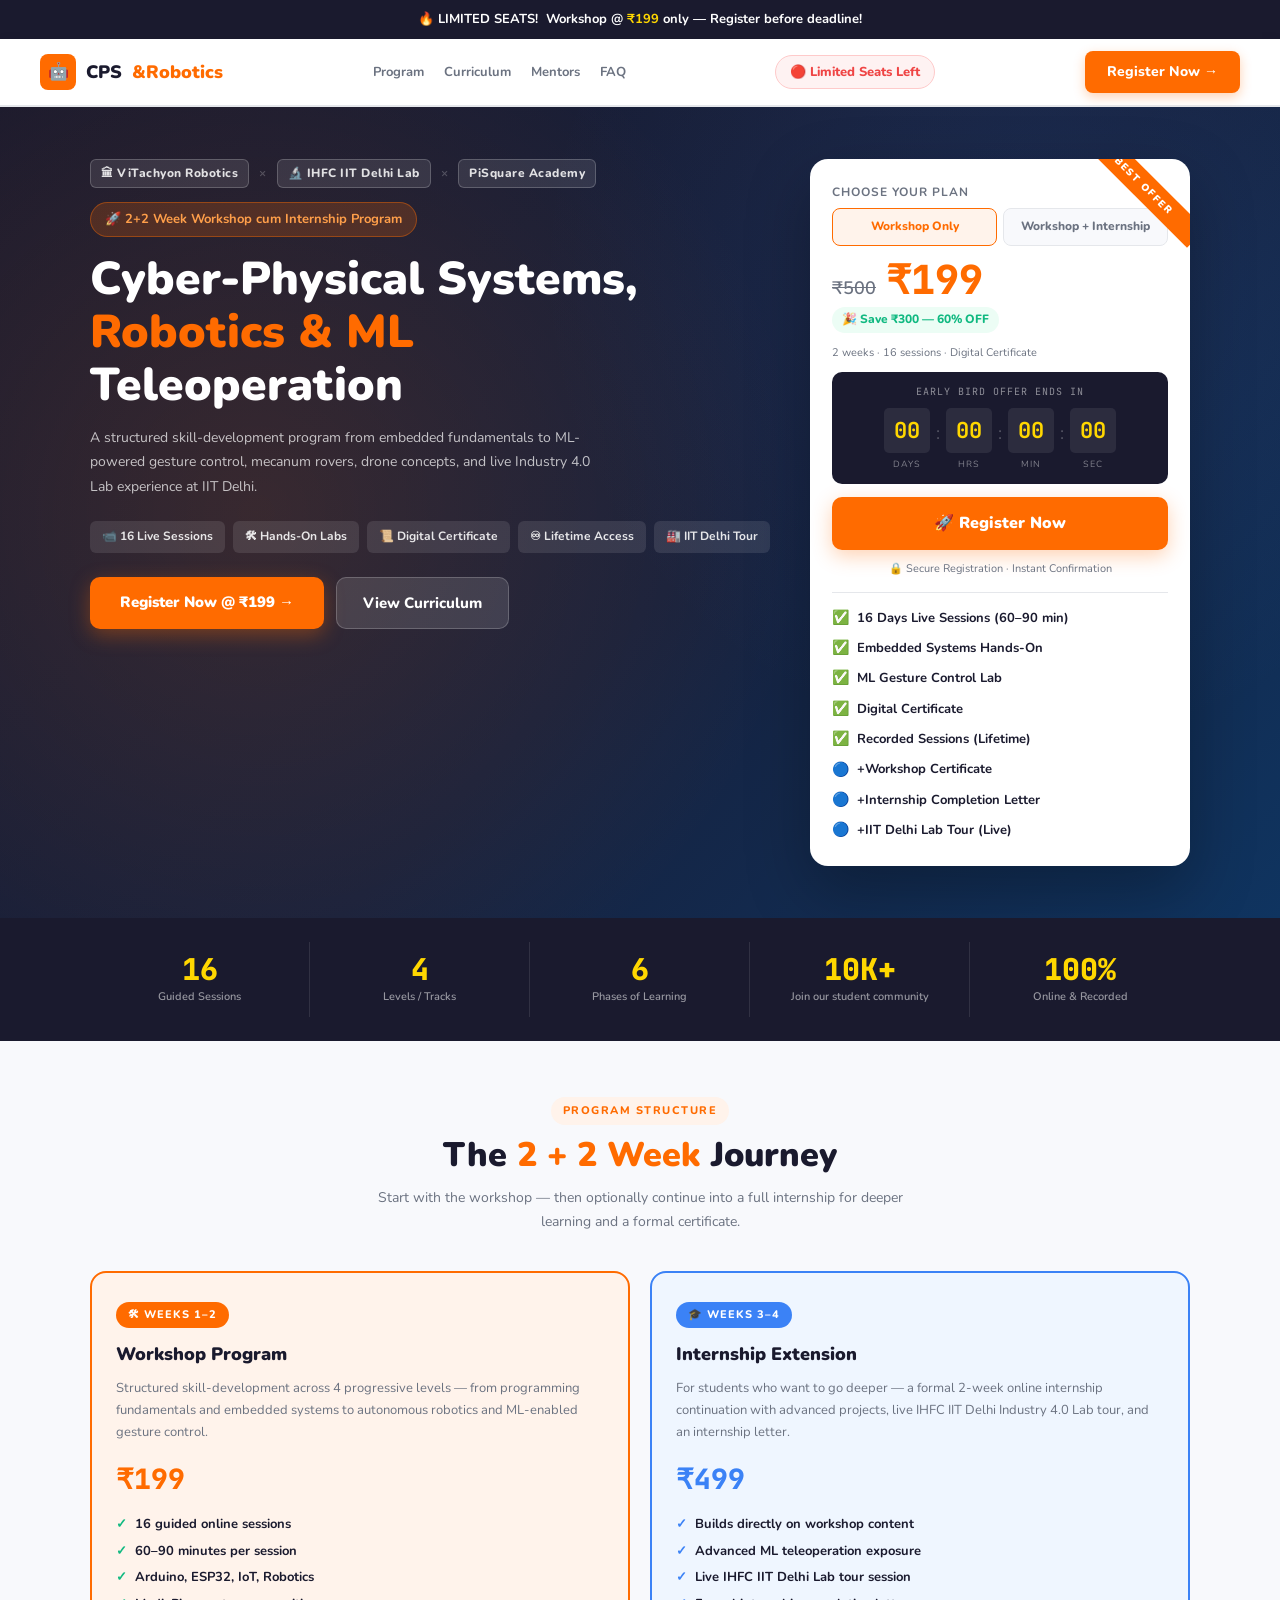
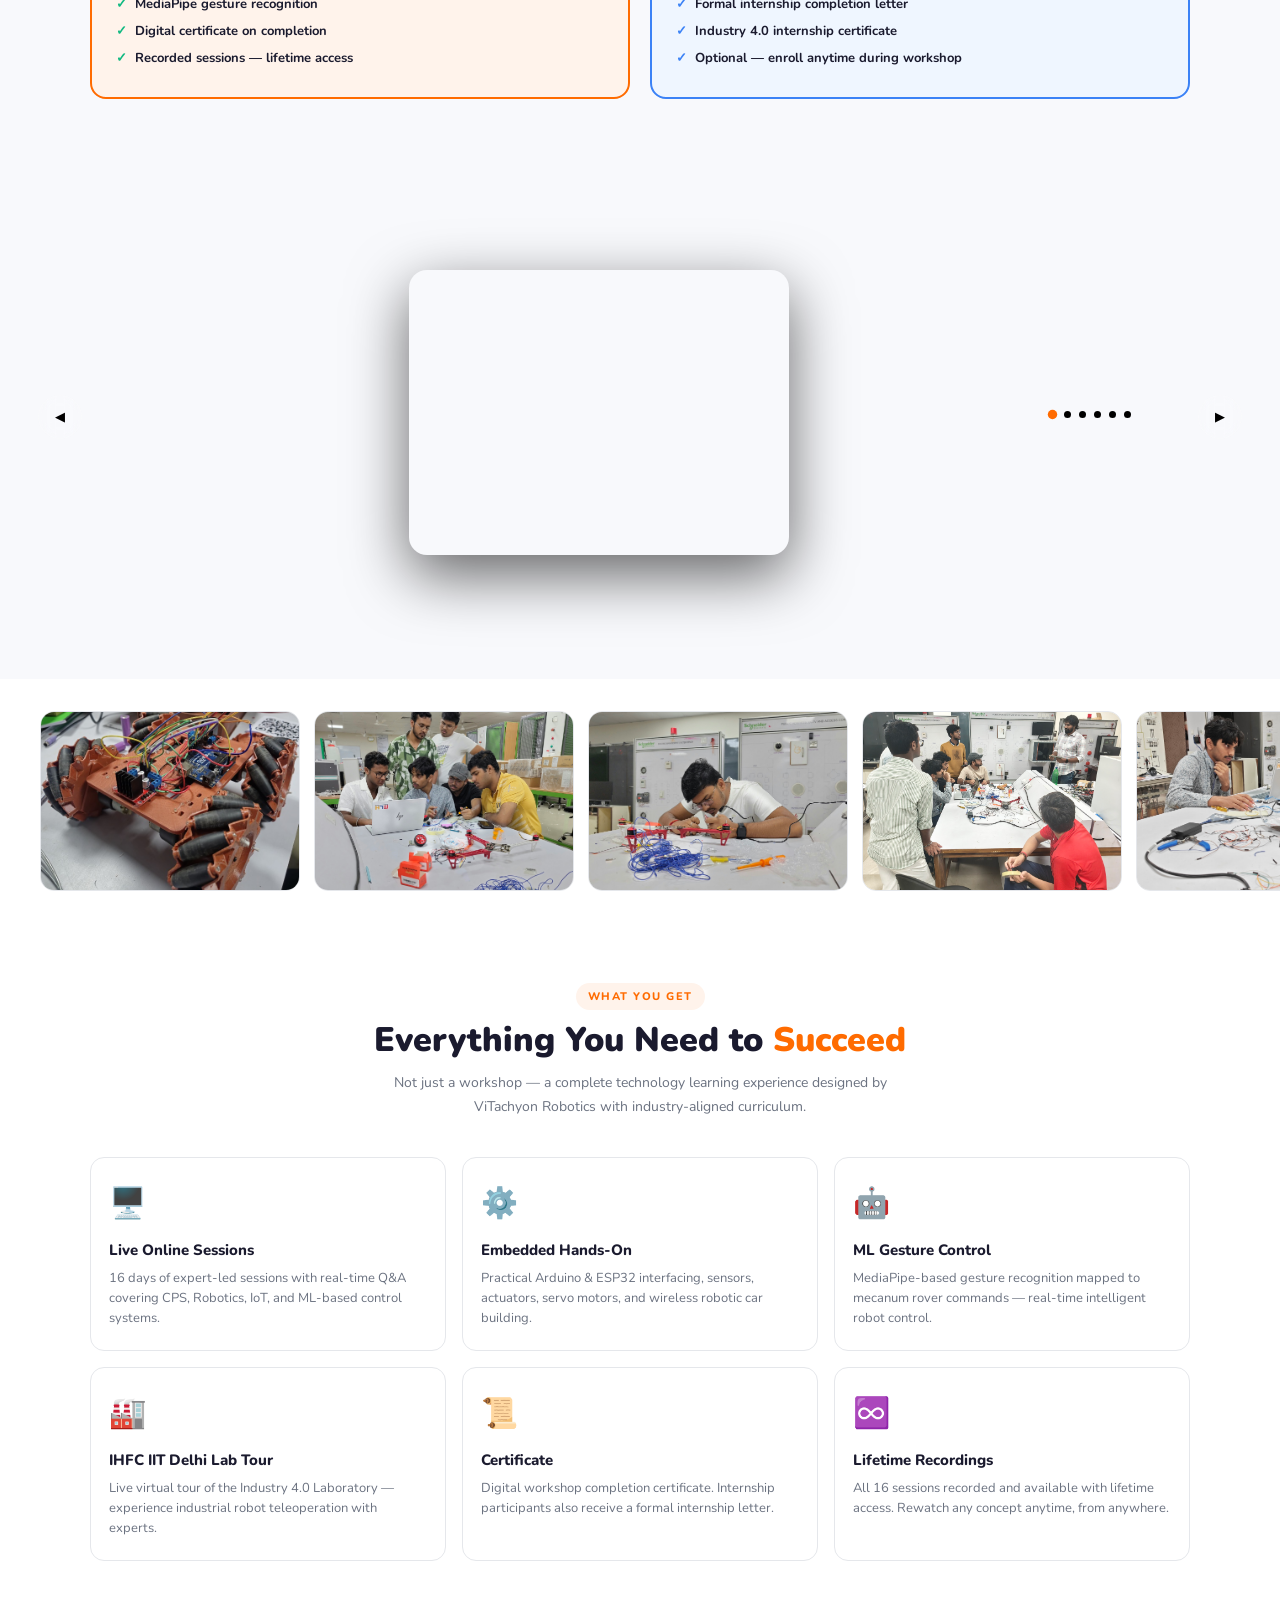
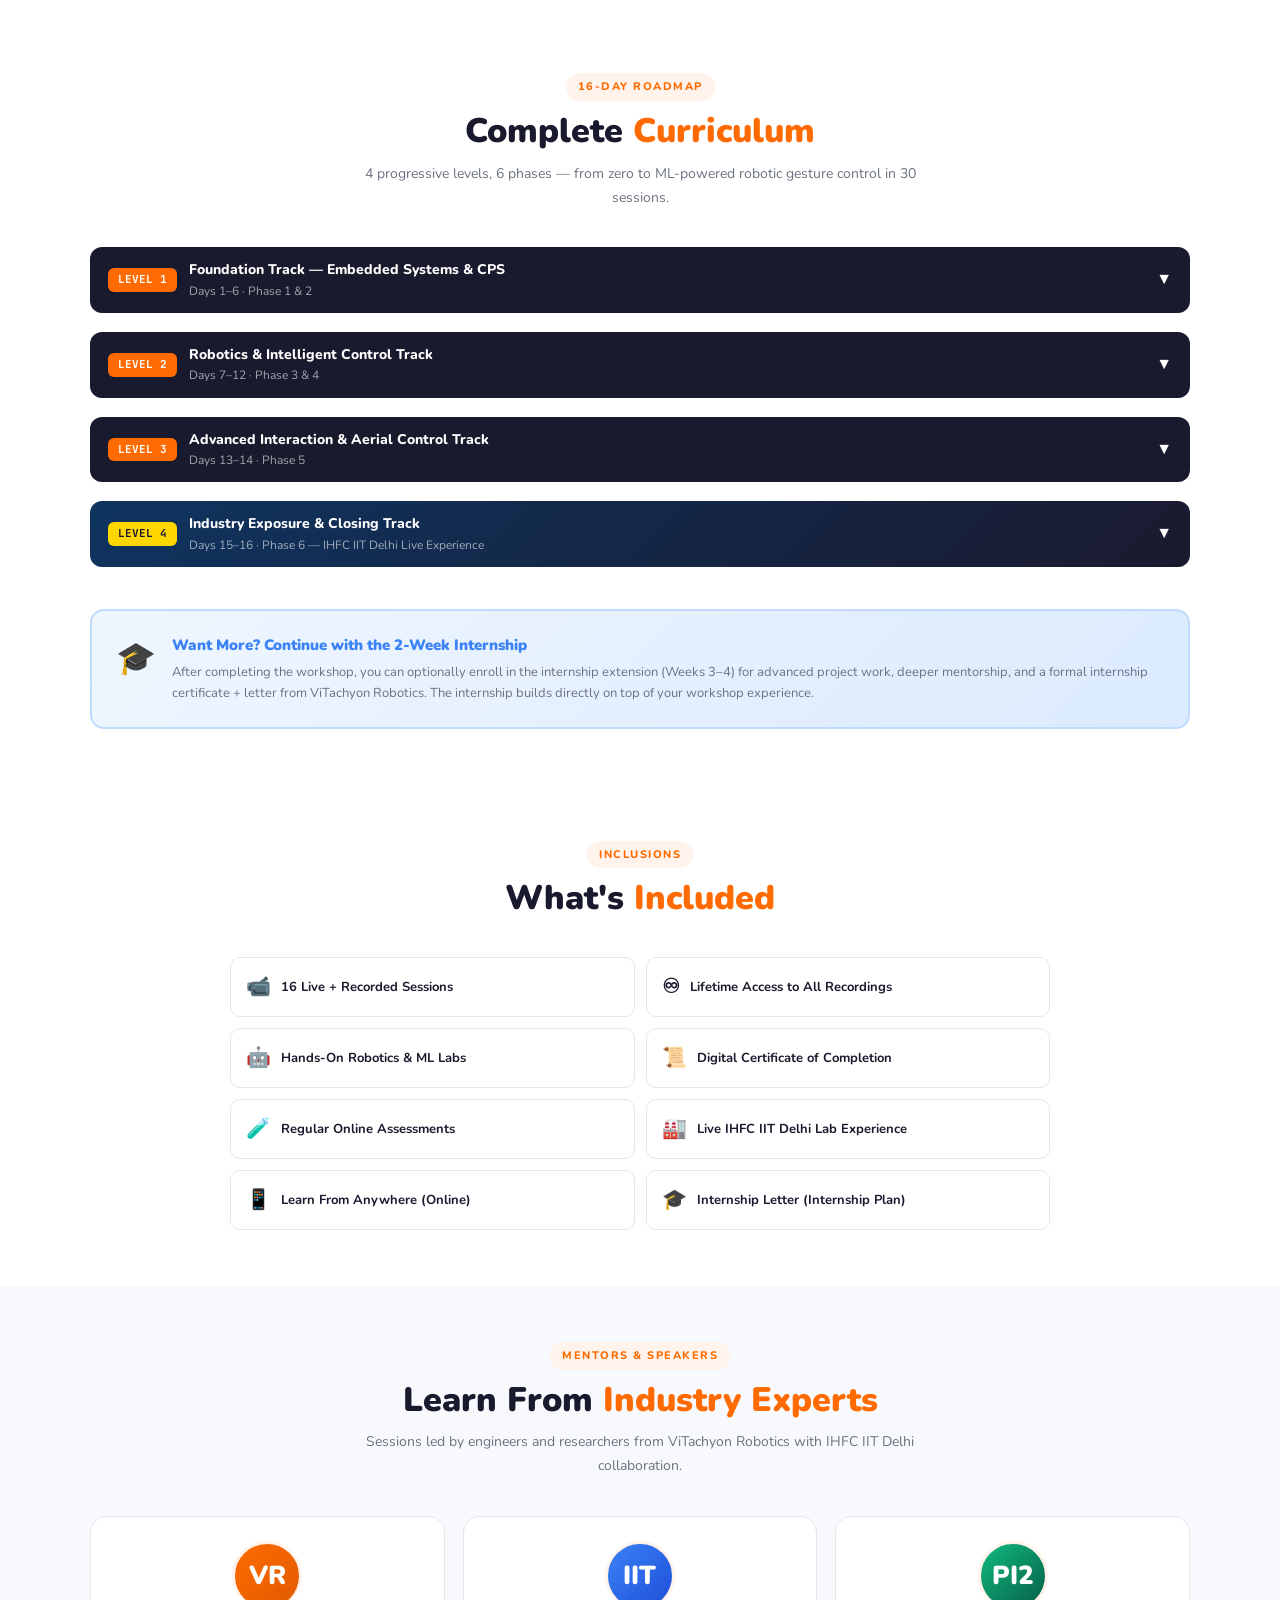
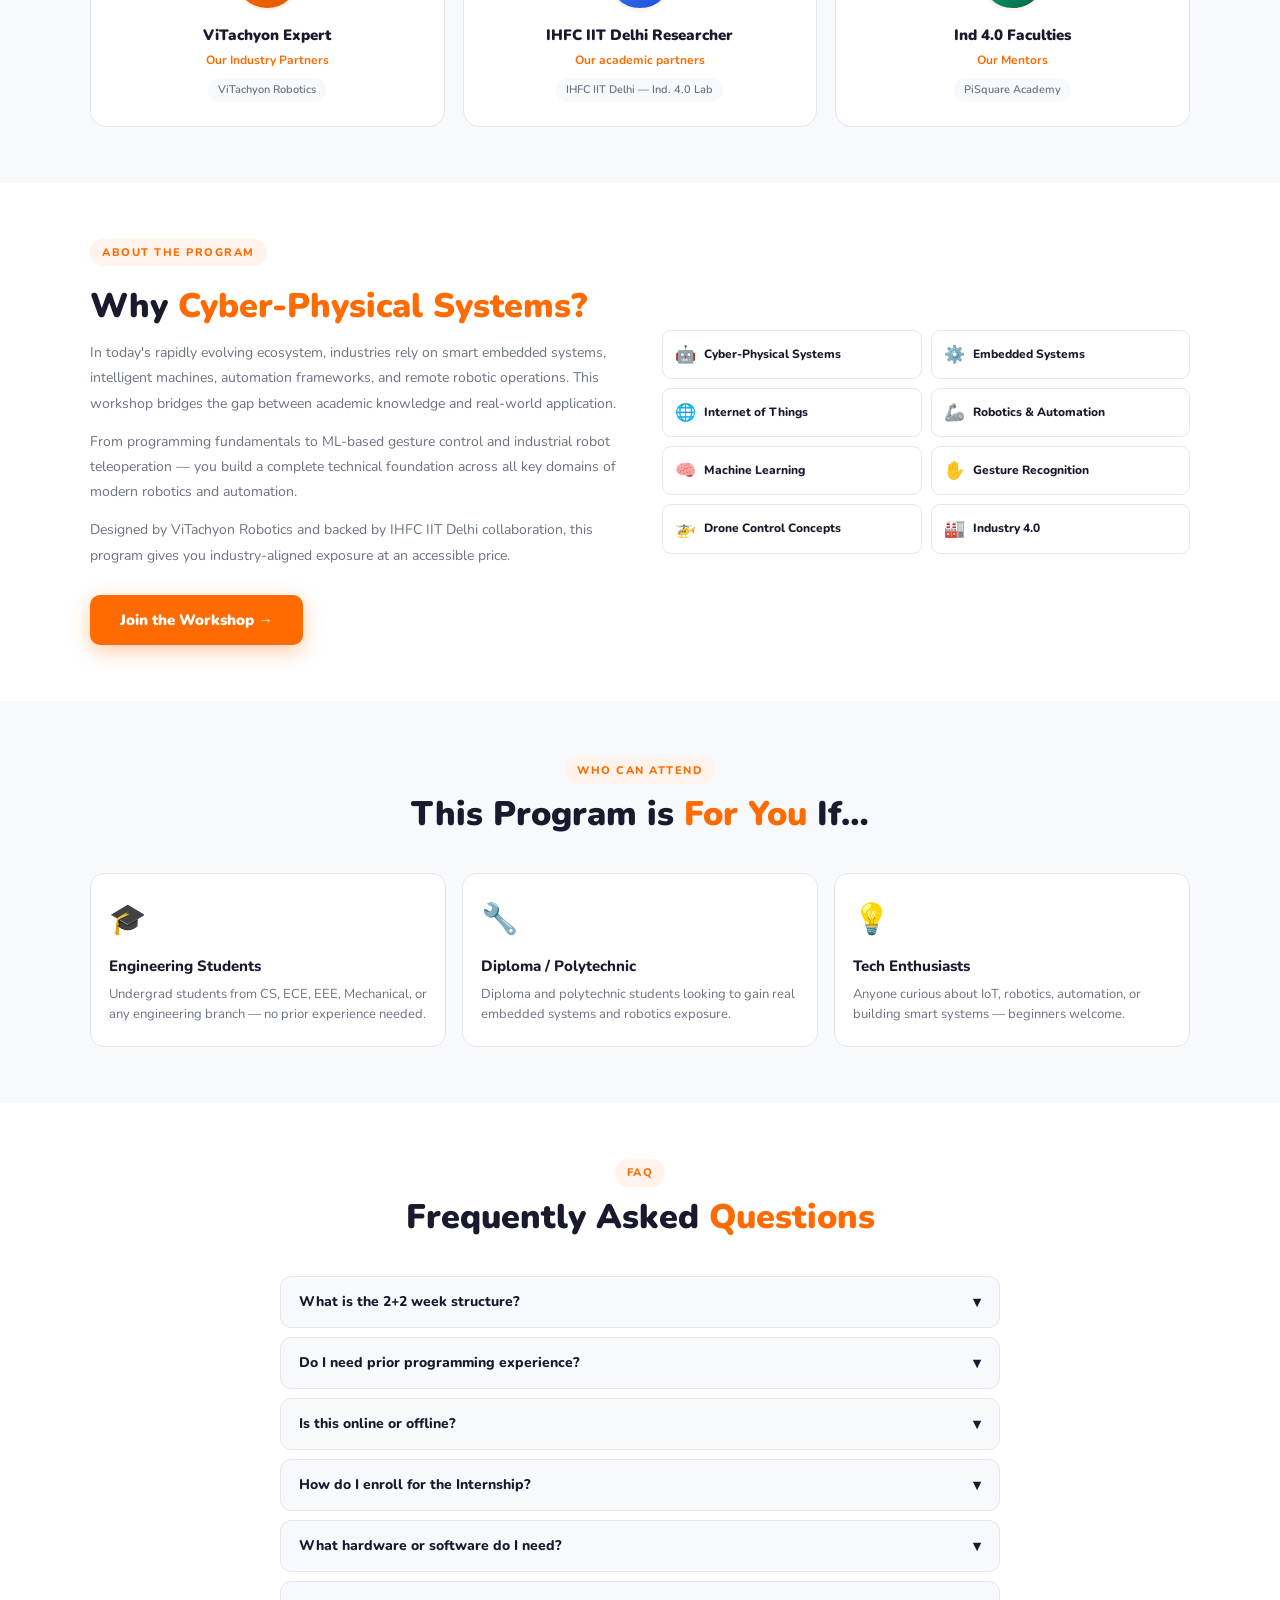
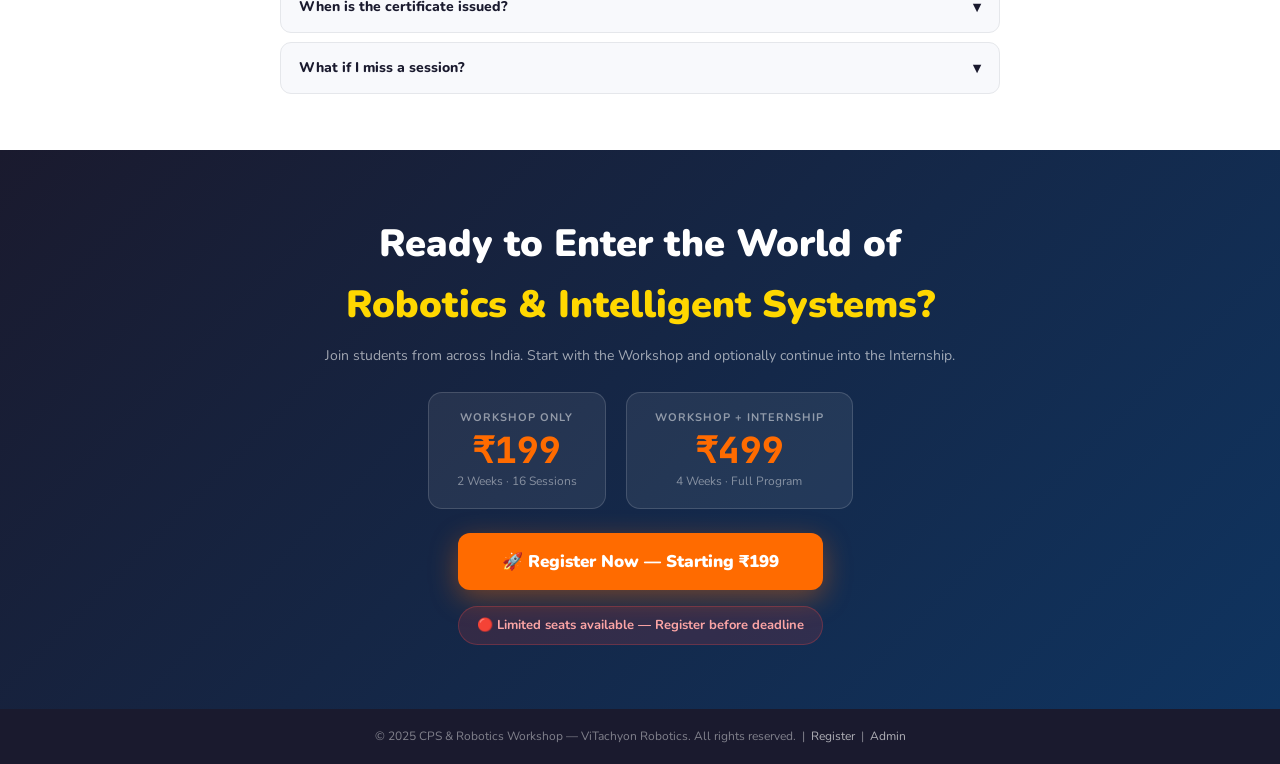
==== commit 34854b58: "Images and Videos" ====
--- a/index.html
+++ b/index.html
@@ -248,23 +248,172 @@
         </div>
       </div>
     </section>
-    <div class="podium-carousel-wrap">
+
+    <!-- CAROUSEL -->
+    <!-- Bug fixes applied here:
+         1. Added id="podiumStage" to the wrap div (was missing — JS was looking for it)
+         2. Moved podiumPrev, podiumNext buttons and podiumDots INSIDE the wrap div
+            (they were outside, breaking absolute CSS positioning of arrows)
+    -->
+    <div class="podium-carousel-wrap" id="podiumStage">
       <button class="podium-arrow podium-arrow--left" id="podiumPrev">◀</button>
 
-      <div class="podium-stage" id="podiumStage">
-        <div class="podium-card">1</div>
-        <div class="podium-card">2</div>
-        <div class="podium-card">3</div>
-        <div class="podium-card">4</div>
-        <div class="podium-card">5</div>
+      <div class="podium-stage">
+        <div class="podium-card">
+          <div class="podium-media-wrap">
+            <video muted loop playsinline width="300">
+              <source src="assets/videos/Bot.mp4" type="video/mp4" />
+            </video>
+          </div>
+        </div>
+
+        <div class="podium-card">
+          <div class="podium-media-wrap">
+            <video muted loop playsinline width="300">
+              <source src="assets/videos/Grinder.mp4" type="video/mp4" />
+            </video>
+          </div>
+        </div>
+
+        <div class="podium-card">
+          <div class="podium-media-wrap">
+            <video muted loop playsinline width="300">
+              <source src="assets/videos/Mecanum.mp4" type="video/mp4" />
+            </video>
+          </div>
+        </div>
+
+        <div class="podium-card">
+          <div class="podium-media-wrap">
+            <video muted loop playsinline width="300">
+              <source src="assets/videos/MJ.mp4" type="video/mp4" />
+            </video>
+          </div>
+        </div>
+
+        <div class="podium-card">
+          <div class="podium-media-wrap">
+            <video muted loop playsinline width="300">
+              <source src="assets/videos/sb-bot.mp4" type="video/mp4" />
+            </video>
+          </div>
+        </div>
+
+        <div class="podium-card">
+          <div class="podium-media-wrap">
+            <video muted loop playsinline width="300">
+              <source src="assets/videos/Water.mp4" type="video/mp4" />
+            </video>
+          </div>
+        </div>
       </div>
 
       <button class="podium-arrow podium-arrow--right" id="podiumNext">
         ▶
       </button>
+
+      <div class="podium-dots" id="podiumDots"></div>
     </div>
 
-    <div class="podium-dots" id="podiumDots"></div>
+    <!-- PHOTO STRIP -->
+    <section class="photo-strip-section">
+      <div class="photo-strip-inner">
+        <div class="photo-strip-track">
+          <!-- Replace src values with your actual image paths -->
+          <div class="photo-strip-item">
+            <img
+              src="assets/images/1.jpg"
+              alt="Workshop photo 1"
+              loading="lazy"
+            />
+          </div>
+          <div class="photo-strip-item">
+            <img
+              src="assets/images/2.jpg"
+              alt="Workshop photo 2"
+              loading="lazy"
+            />
+          </div>
+          <div class="photo-strip-item">
+            <img
+              src="assets/images/3.jpg"
+              alt="Workshop photo 3"
+              loading="lazy"
+            />
+          </div>
+          <div class="photo-strip-item">
+            <img
+              src="assets/images/4.jpg"
+              alt="Workshop photo 4"
+              loading="lazy"
+            />
+          </div>
+          <div class="photo-strip-item">
+            <img
+              src="assets/images/5.jpg"
+              alt="Workshop photo 5"
+              loading="lazy"
+            />
+          </div>
+          <div class="photo-strip-item">
+            <img
+              src="assets/images/6.jpg"
+              alt="Workshop photo 6"
+              loading="lazy"
+            />
+          </div>
+          <div class="photo-strip-item">
+            <img
+              src="assets/images/7.jpg"
+              alt="Workshop photo 7"
+              loading="lazy"
+            />
+          </div>
+          <div class="photo-strip-item">
+            <img
+              src="assets/images/8.jpg"
+              alt="Workshop photo 8"
+              loading="lazy"
+            />
+          </div>
+          <div class="photo-strip-item">
+            <img
+              src="assets/images/9.jpg"
+              alt="Workshop photo 9"
+              loading="lazy"
+            />
+          </div>
+          <div class="photo-strip-item">
+            <img
+              src="assets/images/10.jpg"
+              alt="Workshop photo 10"
+              loading="lazy"
+            />
+          </div>
+          <div class="photo-strip-item">
+            <img
+              src="assets/images/11.jpg"
+              alt="Workshop photo 11"
+              loading="lazy"
+            />
+          </div>
+          <div class="photo-strip-item">
+            <img
+              src="assets/images/12.jpg"
+              alt="Workshop photo 12"
+              loading="lazy"
+            />
+          </div>
+          <div class="photo-strip-item">
+            <img
+              src="assets/images/13.jpg"
+              alt="Workshop photo 13"
+              loading="lazy"
+            />
+          </div>
+        </div>
+      </div>
+    </section>
 
     <!-- WHAT YOU GET -->
     <section class="section" style="background: var(--white)">
@@ -957,10 +1106,12 @@
       </p>
     </footer>
 
-    <script src="js/script.js"></script>
     <div class="bottom-cta">
       <span>🚀 ₹199 Only — Limited Seats Ending Soon </span>
       <a href="../Registration/form.html">Register Now</a>
     </div>
+
+    <!-- Script is last so all DOM elements exist when JS runs -->
+    <script src="js/script.js"></script>
   </body>
 </html>
--- a/css/style.css
+++ b/css/style.css
@@ -1390,83 +1390,37 @@
 /* ── Individual card ─────────────────────────────────────────────── */
 .podium-card {
   position: absolute;
-  width: 380px;
-  max-width: 80vw;
+
+  width: clamp(260px, 30vw, 380px);
+  max-width: 90vw;
+
+  aspect-ratio: 4 / 3; /* 🔥 IMPORTANT CHANGE */
+
   border-radius: 18px;
   overflow: hidden;
   cursor: pointer;
-  /* Smooth podium transition */
+
   transition:
-    transform 500ms cubic-bezier(0.4, 0, 0.2, 1),
-    opacity 500ms cubic-bezier(0.4, 0, 0.2, 1),
-    filter 500ms cubic-bezier(0.4, 0, 0.2, 1),
-    z-index 0ms linear 0ms,
-    box-shadow 500ms cubic-bezier(0.4, 0, 0.2, 1);
-
-  /* Hidden by default — JS will assign state classes */
+    transform 500ms cubic-bezier(0.22, 1, 0.36, 1),
+    opacity 400ms ease,
+    filter 400ms ease,
+    box-shadow 400ms ease;
+
   opacity: 0;
   transform: translateX(0) scale(0.6);
-  filter: blur(6px);
+  filter: blur(3px);
   z-index: 0;
   pointer-events: none;
 }
 
-/* CENTER card */
-.podium-card.is-center {
-  opacity: 1;
-  transform: translateX(0) scale(1);
-  filter: blur(0px);
-  z-index: 10;
-  pointer-events: auto;
-  box-shadow:
-    0 30px 80px rgba(0, 0, 0, 0.7),
-    0 0 0 1px rgba(255, 255, 255, 0.08);
-}
-
-/* LEFT card */
-.podium-card.is-left {
-  opacity: 0.68;
-  transform: translateX(-52%) scale(0.78);
-  filter: blur(2px);
-  z-index: 5;
-  pointer-events: auto;
-}
-
-/* RIGHT card */
-.podium-card.is-right {
-  opacity: 0.68;
-  transform: translateX(52%) scale(0.78);
-  filter: blur(2px);
-  z-index: 5;
-  pointer-events: auto;
-}
-
-/* Cards further from center (hidden off-stage) */
-.podium-card.is-far-left {
-  opacity: 0;
-  transform: translateX(-95%) scale(0.55);
-  filter: blur(5px);
-  z-index: 1;
-  pointer-events: none;
-}
-
-.podium-card.is-far-right {
-  opacity: 0;
-  transform: translateX(95%) scale(0.55);
-  filter: blur(5px);
-  z-index: 1;
-  pointer-events: none;
-}
-
 /* ── Media wrapper: keeps aspect ratio intact ────────────────────── */
-.podium-media-wrap {
+.podium-media-wrap img,
+.podium-media-wrap video {
   width: 100%;
-  /* No fixed height → adapts to media's natural ratio */
+  height: 100%;
+  object-fit: cover; /* 🔥 KEY */
   display: block;
-  background: #1a1a2e;
-  overflow: hidden;
-}
-
+}
 .podium-media-wrap img,
 .podium-media-wrap video {
   display: block;
@@ -1477,14 +1431,40 @@
 }
 
 /* Center card: let the image breathe at its natural ratio */
-.podium-card.is-center .podium-media-wrap {
-  max-height: 340px;
-}
-
-/* Side cards: fixed crop height so left/right look consistent */
-.podium-card.is-left .podium-media-wrap,
-.podium-card.is-right .podium-media-wrap {
-  height: 260px;
+/* CENTER CARD (main focus) */
+.podium-card.is-center {
+  opacity: 1;
+  transform: translateX(0) scale(1);
+  filter: blur(0);
+  z-index: 5;
+  pointer-events: auto;
+  box-shadow: 0 20px 60px rgba(0, 0, 0, 0.6);
+}
+
+/* LEFT + RIGHT */
+.podium-card.is-left {
+  opacity: 0.6;
+  transform: translateX(-110%) scale(0.85);
+  filter: blur(1px);
+  z-index: 3;
+}
+
+.podium-card.is-right {
+  opacity: 0.6;
+  transform: translateX(110%) scale(0.85);
+  filter: blur(1px);
+  z-index: 3;
+}
+
+/* FAR LEFT + RIGHT */
+.podium-card.is-far-left {
+  opacity: 0;
+  transform: translateX(-200%) scale(0.6);
+}
+
+.podium-card.is-far-right {
+  opacity: 0;
+  transform: translateX(200%) scale(0.6);
 }
 
 /* ── Arrow buttons ───────────────────────────────────────────────── */
@@ -1505,9 +1485,10 @@
   align-items: center;
   justify-content: center;
   transition:
-    background 0.2s,
-    border-color 0.2s,
-    transform 0.2s;
+    transform 500ms cubic-bezier(0.22, 1, 0.36, 1),
+    opacity 400ms ease,
+    filter 400ms ease,
+    box-shadow 400ms ease;
 }
 
 .podium-arrow svg {
@@ -1557,9 +1538,12 @@
 /* ── Mobile ──────────────────────────────────────────────────────── */
 @media (max-width: 767px) {
   .podium-stage {
-    width: 100vw;
-    height: auto;
-    min-height: 320px;
+    position: relative;
+    width: min(900px, 92vw);
+    height: 340px; /* 🔥 reduce from 420 */
+    display: flex;
+    align-items: center;
+    justify-content: center;
   }
 
   .podium-card {
@@ -1596,20 +1580,105 @@
     height: 36px;
   }
 }
-.podium-card {
-  width: 280px;
-  height: 400px;
-  background: linear-gradient(135deg, #1a1a2e, #0f3460);
-  border-radius: 16px;
-}
-.podium-card {
-  width: 280px;
-  height: 400px;
-  background: linear-gradient(135deg, #1a1a2e, #0f3460);
-  border-radius: 16px;
-  display: flex;
-  align-items: center;
-  justify-content: center;
-  color: white;
-  font-size: 24px;
-}
+@media (max-width: 768px) {
+  .podium-card.is-left,
+  .podium-card.is-right {
+    opacity: 0.4;
+    filter: blur(1px);
+  }
+
+  .podium-card.is-center {
+    transform: scale(1);
+  }
+}
+
+.podium-media-wrap {
+  width: 100%;
+  aspect-ratio: 4 / 3;
+  overflow: hidden;
+  border-radius: 18px;
+}
+
+.podium-media-wrap video {
+  width: 100%;
+  height: 100%;
+  object-fit: cover;
+}
+/* ═══════════════════════════════════════════════════════
+   PHOTO STRIP  —  horizontal scrollable row of images
+   ═══════════════════════════════════════════════════════ */
+
+.photo-strip-section {
+  background: var(--white);
+  padding: 32px 0 36px;
+  overflow: hidden;
+}
+
+.photo-strip-inner {
+  overflow-x: auto;
+  -webkit-overflow-scrolling: touch;
+  scrollbar-width: none; /* Firefox */
+  cursor: grab;
+}
+
+.photo-strip-inner::-webkit-scrollbar {
+  display: none; /* Chrome/Safari */
+}
+
+.photo-strip-inner:active {
+  cursor: grabbing;
+}
+
+.photo-strip-track {
+  display: flex;
+  gap: 14px;
+  padding: 0 40px;
+  width: max-content;
+}
+
+.photo-strip-item {
+  flex-shrink: 0;
+  width: 260px;
+  height: 180px;
+  border-radius: 14px;
+  overflow: hidden;
+  border: 1.5px solid var(--border);
+  transition:
+    transform 0.3s ease,
+    box-shadow 0.3s ease;
+}
+
+.photo-strip-item:hover {
+  transform: translateY(-4px) scale(1.02);
+  box-shadow: 0 14px 32px rgba(0, 0, 0, 0.12);
+}
+
+.photo-strip-item img {
+  width: 100%;
+  height: 100%;
+  object-fit: cover;
+  display: block;
+  transition: transform 0.4s ease;
+}
+
+.photo-strip-item:hover img {
+  transform: scale(1.06);
+}
+
+/* drag-to-scroll feel on desktop */
+.photo-strip-inner.is-dragging {
+  cursor: grabbing;
+  user-select: none;
+}
+
+@media (max-width: 640px) {
+  .photo-strip-track {
+    padding: 0 14px;
+    gap: 10px;
+  }
+  .photo-strip-item {
+    width: 200px;
+    height: 140px;
+    border-radius: 10px;
+  }
+}
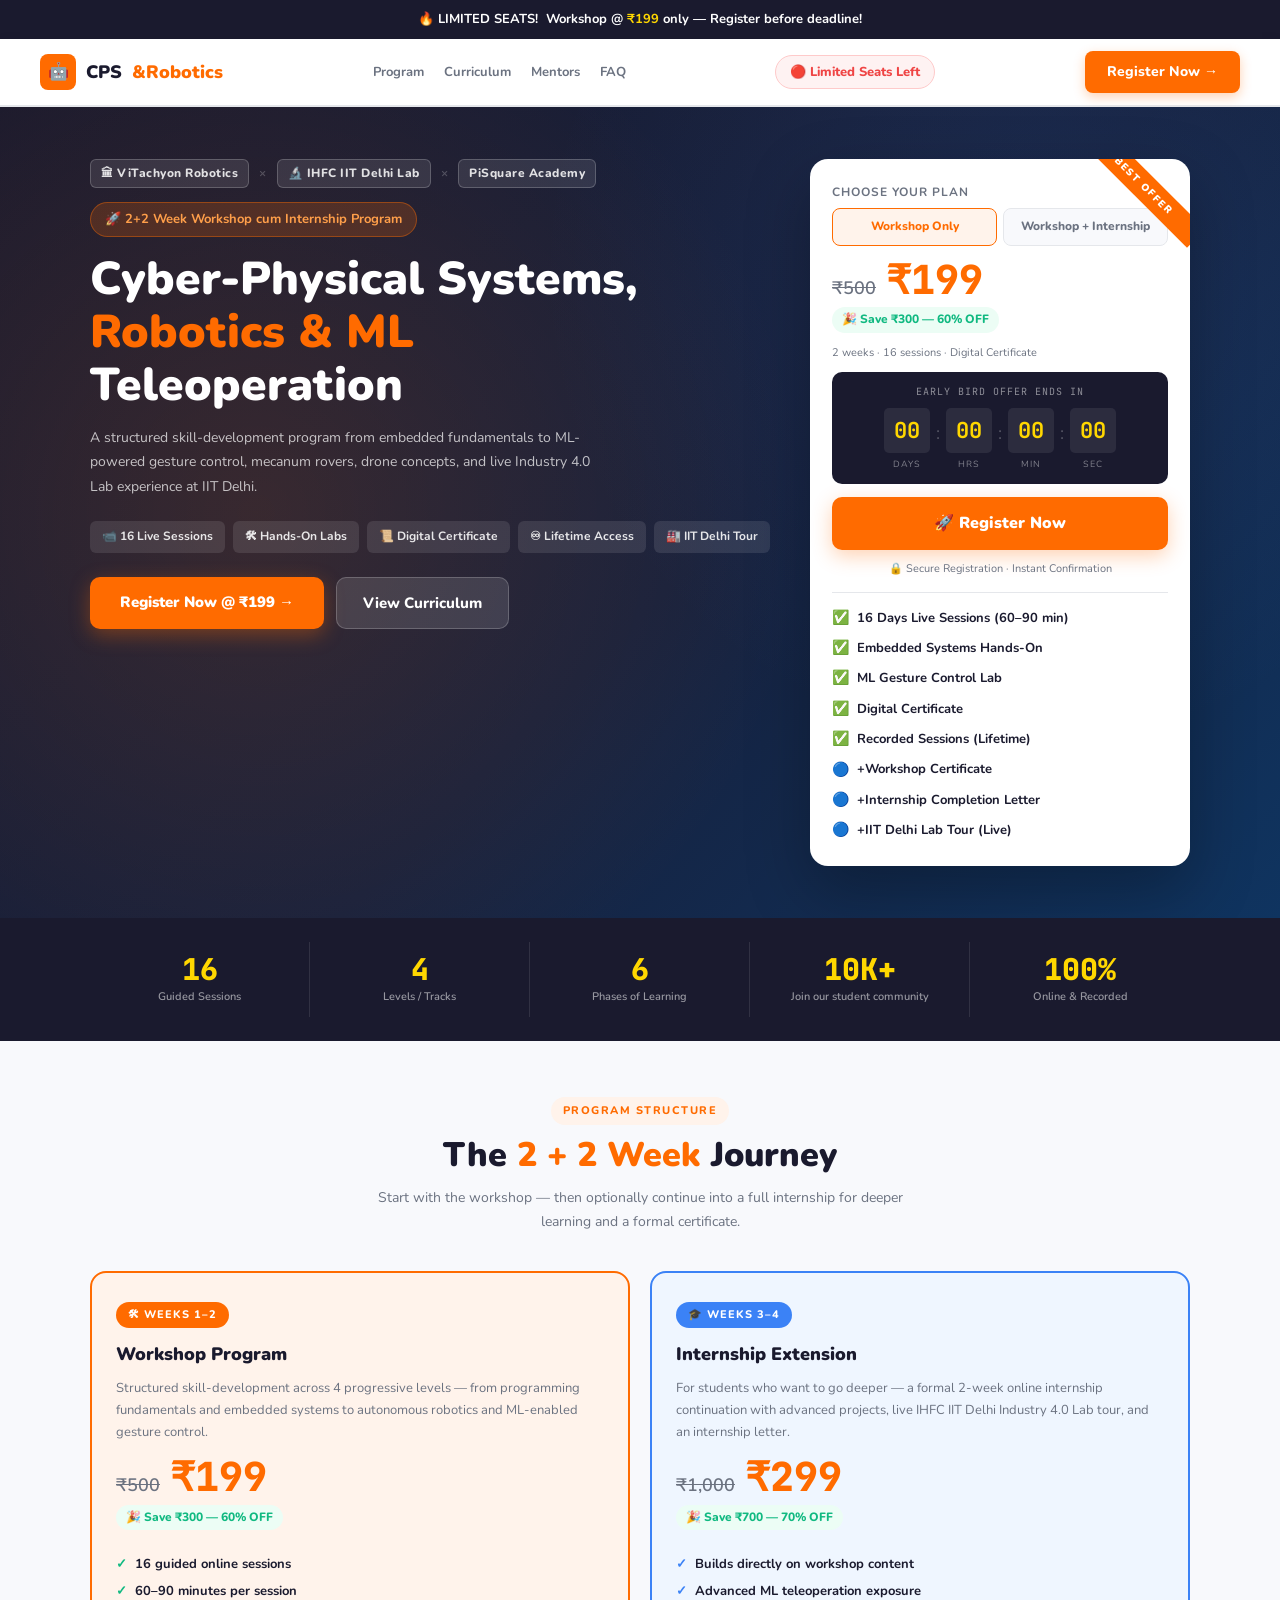
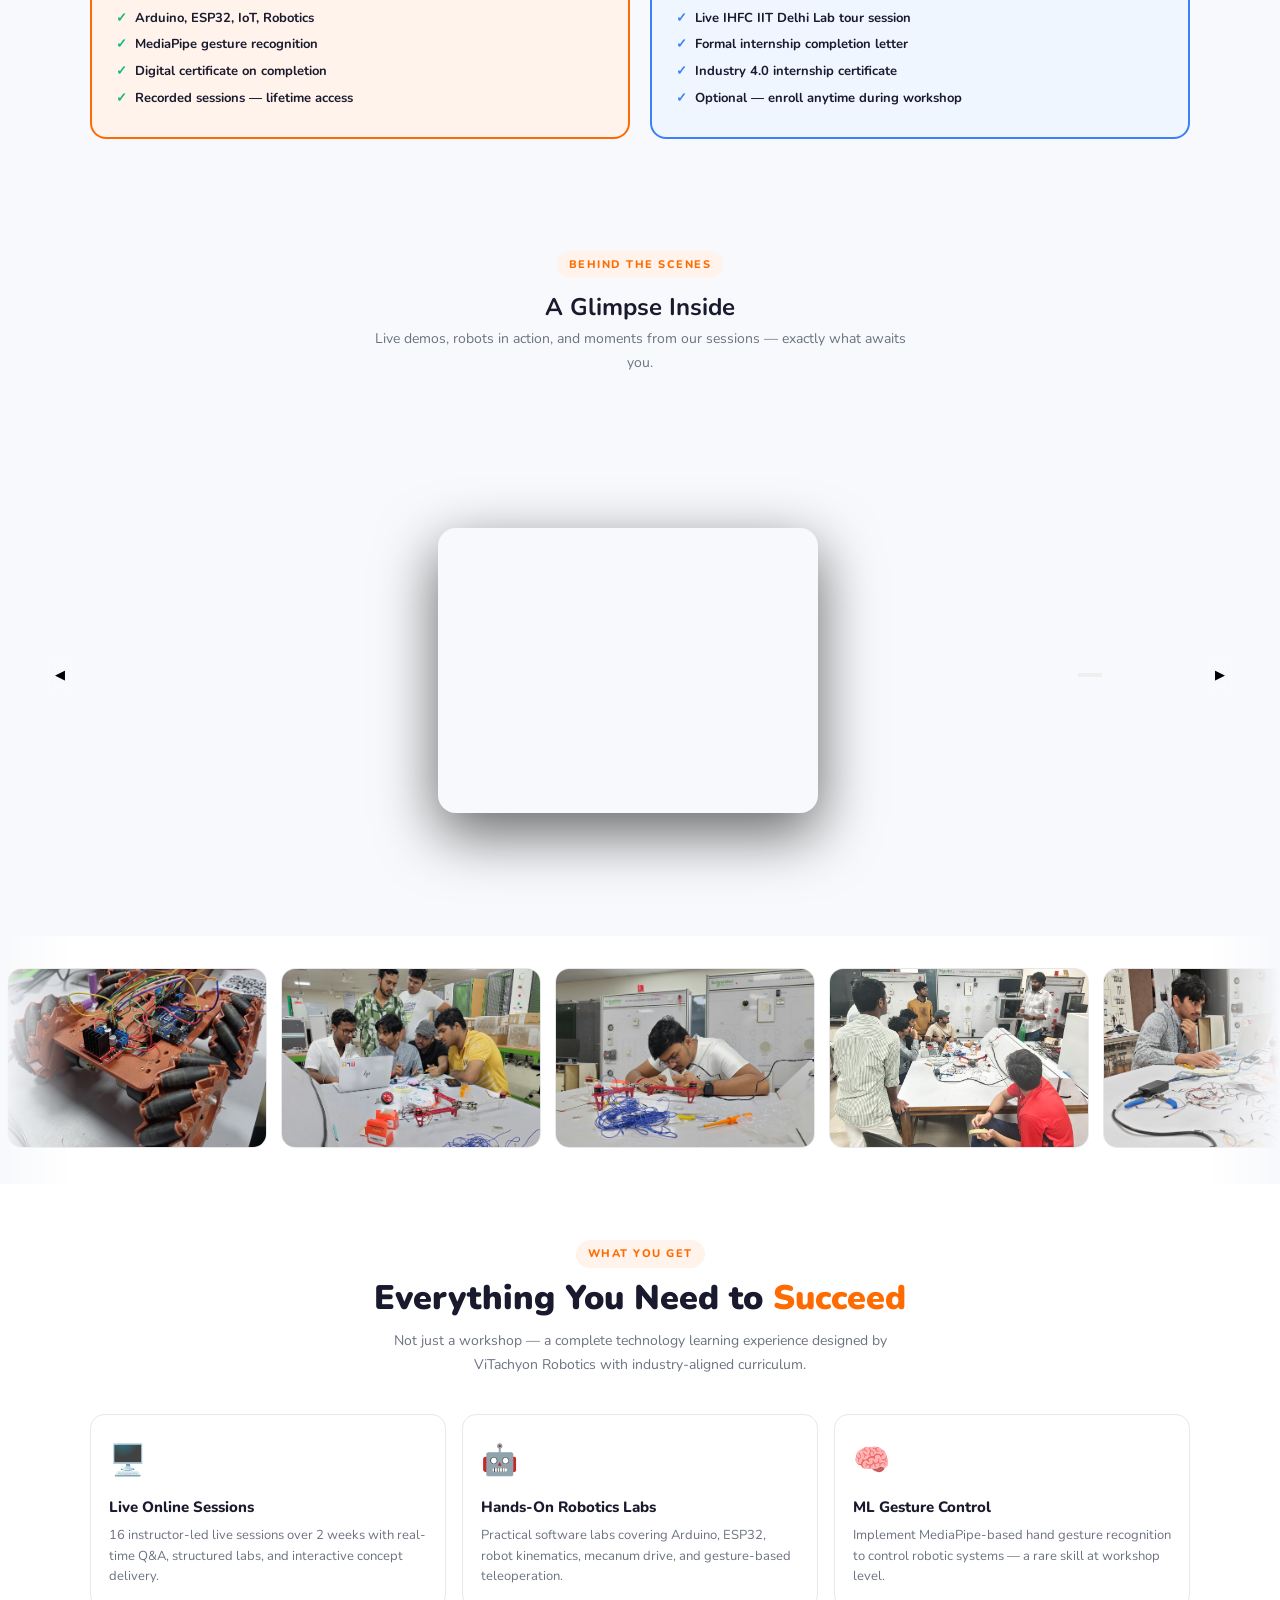
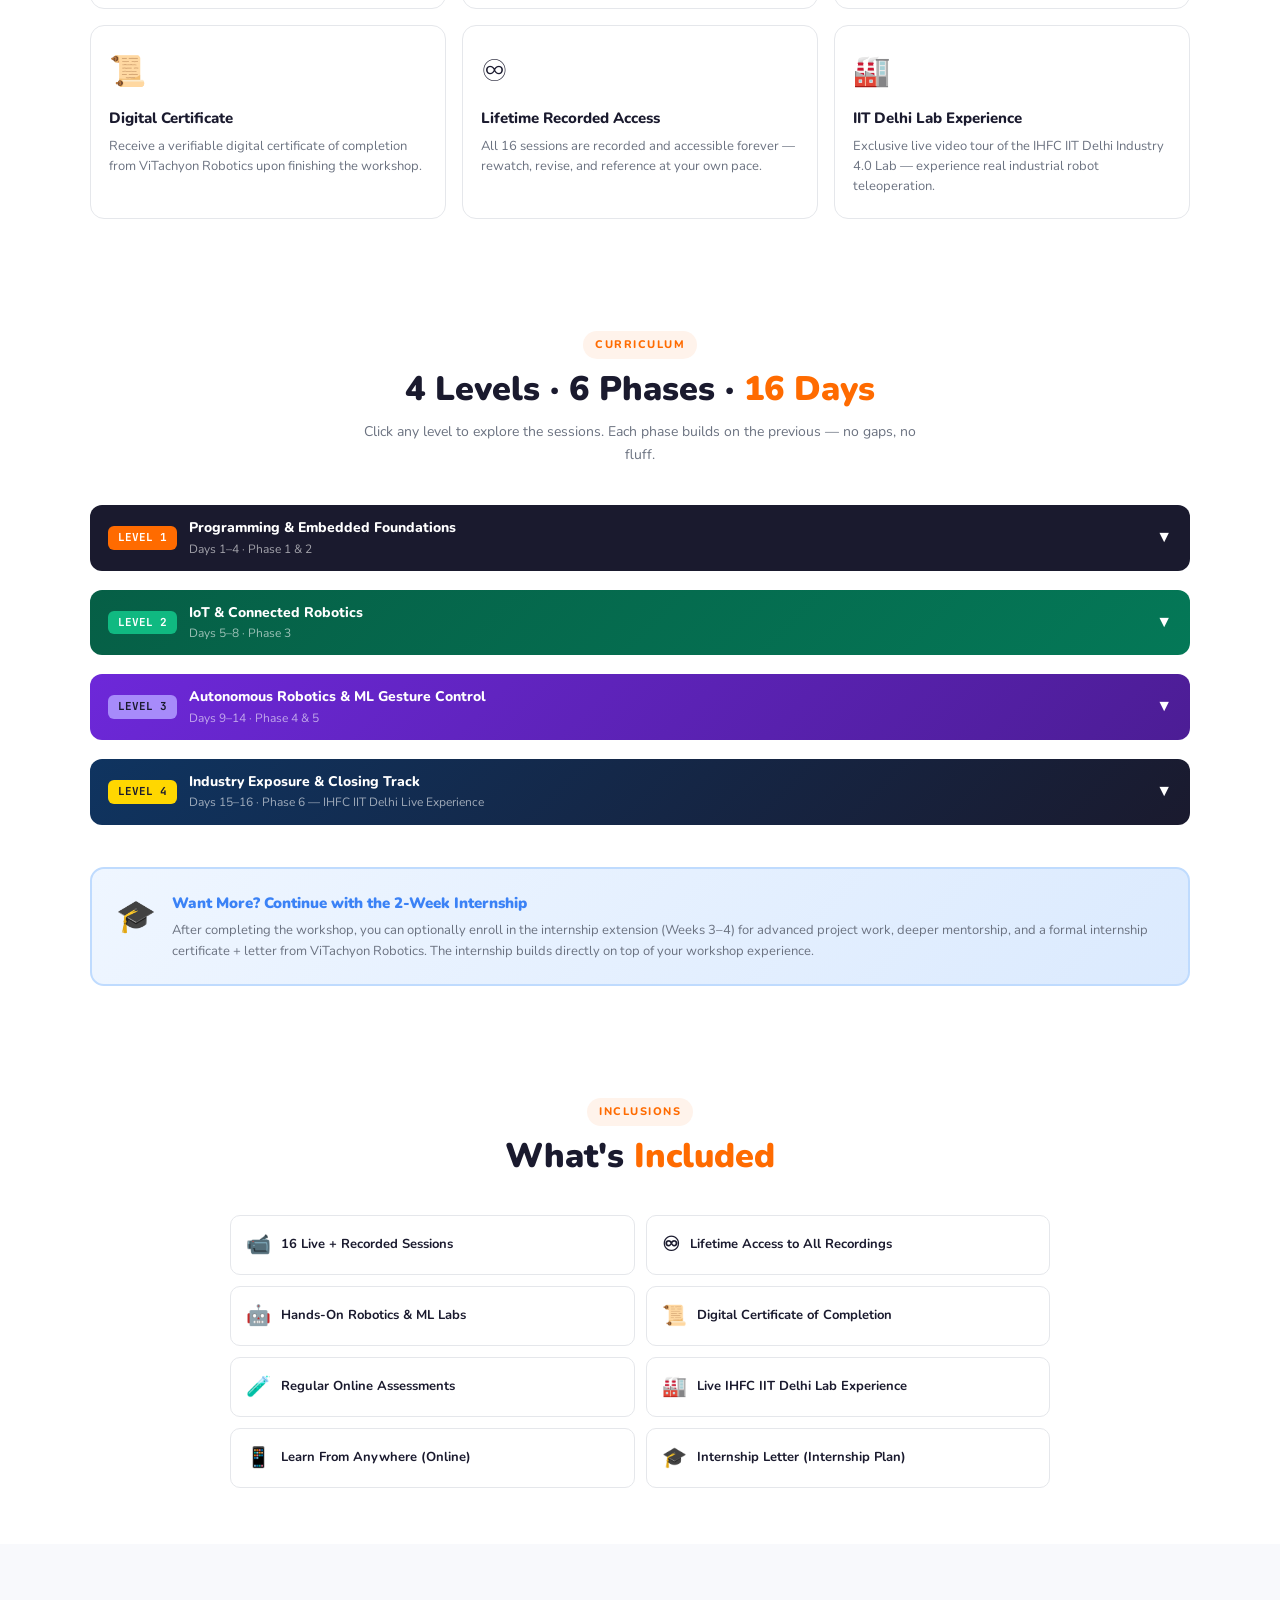
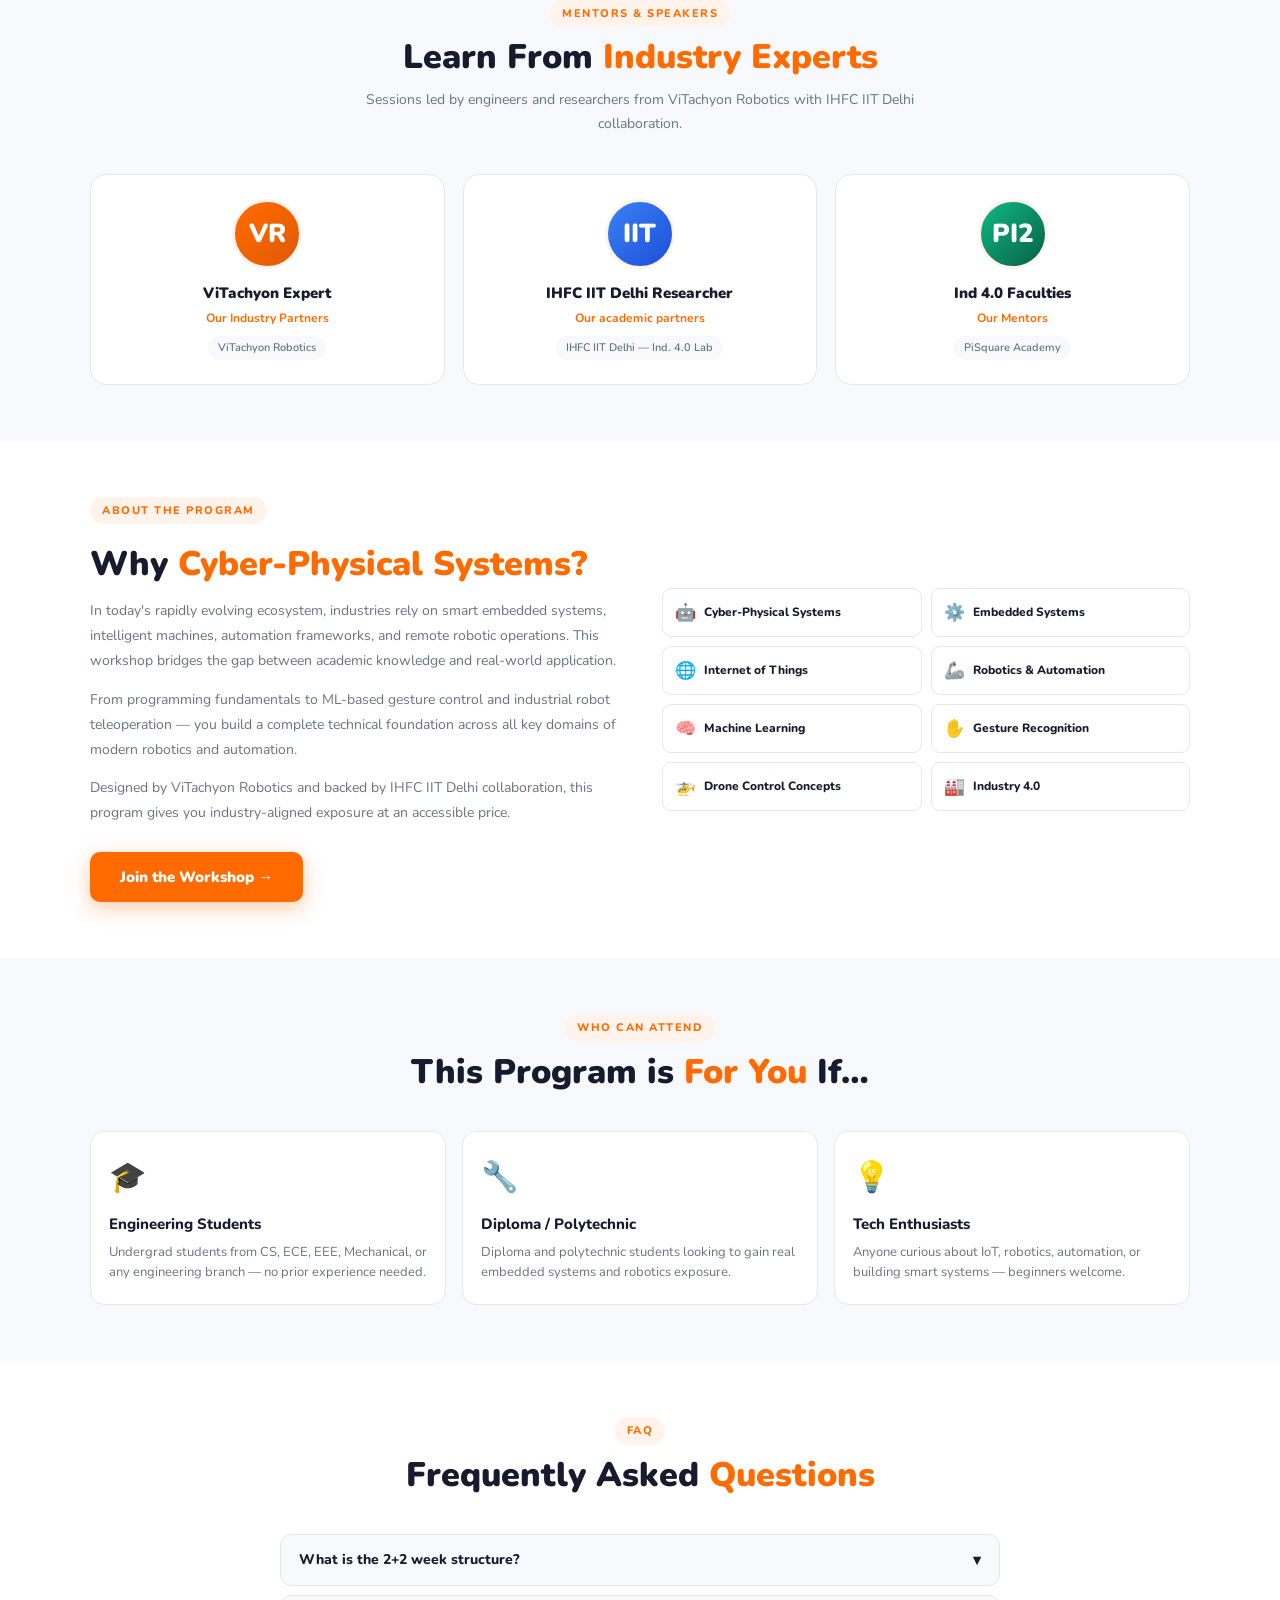
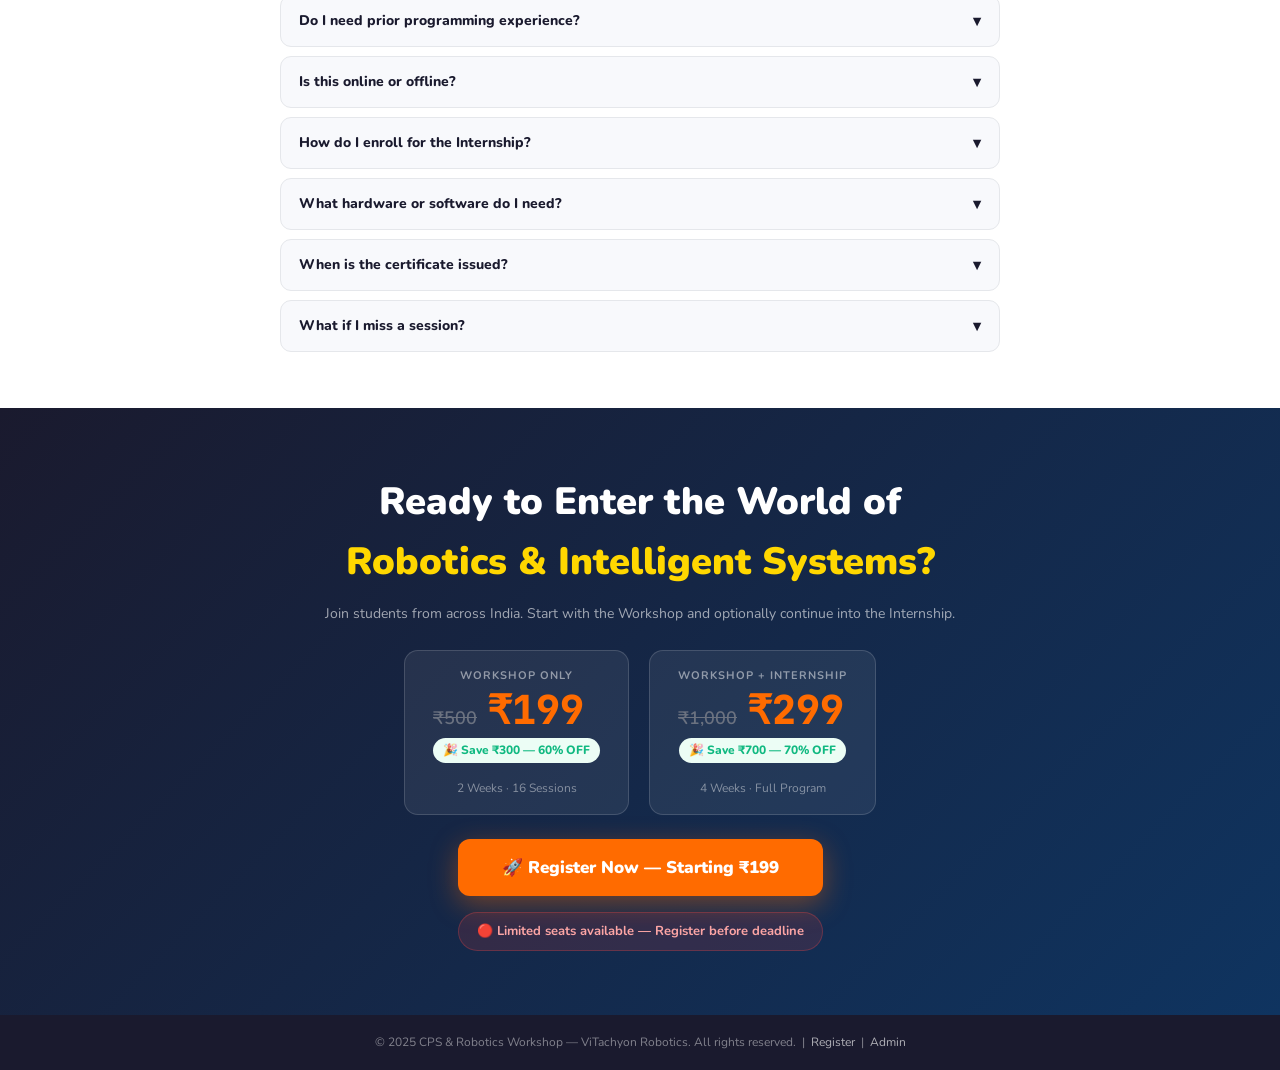
==== commit c0043598: "Images and Videos roll" ====
--- a/index.html
+++ b/index.html
@@ -105,9 +105,9 @@
           <div class="plan-price" id="plan-internship">
             <div class="price-row">
               <span class="price-orig">₹1,000</span
-              ><span class="price-cur">₹499 </span>
-            </div>
-            <div class="price-save">🎉 Save ₹500 — 50% OFF</div>
+              ><span class="price-cur">₹299 </span>
+            </div>
+            <div class="price-save">🎉 Save ₹700 — 70% OFF</div>
             <div class="price-note">
               4 weeks total · Internship certificate + letter
             </div>
@@ -217,7 +217,11 @@
               programming fundamentals and embedded systems to autonomous
               robotics and ML-enabled gesture control.
             </p>
-            <div class="struct-price">₹199</div>
+            <div class="price-row">
+              <span class="price-orig">₹500</span>
+              <span class="price-cur">₹199</span>
+            </div>
+            <div class="price-save">🎉 Save ₹300 — 60% OFF</div>
             <ul class="struct-list">
               <li>16 guided online sessions</li>
               <li>60–90 minutes per session</li>
@@ -235,7 +239,11 @@
               internship continuation with advanced projects, live IHFC IIT
               Delhi Industry 4.0 Lab tour, and an internship letter.
             </p>
-            <div class="struct-price" style="color: var(--info)">₹499</div>
+            <div class="price-row">
+              <span class="price-orig">₹1,000</span
+              ><span class="price-cur">₹299 </span>
+            </div>
+            <div class="price-save">🎉 Save ₹700 — 70% OFF</div>
             <ul class="struct-list" style="--check-color: var(--info)">
               <li>Builds directly on workshop content</li>
               <li>Advanced ML teleoperation exposure</li>
@@ -249,171 +257,325 @@
       </div>
     </section>
 
-    <!-- CAROUSEL -->
-    <!-- Bug fixes applied here:
-         1. Added id="podiumStage" to the wrap div (was missing — JS was looking for it)
-         2. Moved podiumPrev, podiumNext buttons and podiumDots INSIDE the wrap div
-            (they were outside, breaking absolute CSS positioning of arrows)
-    -->
-    <div class="podium-carousel-wrap" id="podiumStage">
-      <button class="podium-arrow podium-arrow--left" id="podiumPrev">◀</button>
-
-      <div class="podium-stage">
-        <div class="podium-card">
-          <div class="podium-media-wrap">
-            <video muted loop playsinline width="300">
-              <source src="assets/videos/Bot.mp4" type="video/mp4" />
-            </video>
-          </div>
-        </div>
-
-        <div class="podium-card">
-          <div class="podium-media-wrap">
-            <video muted loop playsinline width="300">
-              <source src="assets/videos/Grinder.mp4" type="video/mp4" />
-            </video>
-          </div>
-        </div>
-
-        <div class="podium-card">
-          <div class="podium-media-wrap">
-            <video muted loop playsinline width="300">
-              <source src="assets/videos/Mecanum.mp4" type="video/mp4" />
-            </video>
-          </div>
-        </div>
-
-        <div class="podium-card">
-          <div class="podium-media-wrap">
-            <video muted loop playsinline width="300">
-              <source src="assets/videos/MJ.mp4" type="video/mp4" />
-            </video>
-          </div>
-        </div>
-
-        <div class="podium-card">
-          <div class="podium-media-wrap">
-            <video muted loop playsinline width="300">
-              <source src="assets/videos/sb-bot.mp4" type="video/mp4" />
-            </video>
-          </div>
-        </div>
-
-        <div class="podium-card">
-          <div class="podium-media-wrap">
-            <video muted loop playsinline width="300">
-              <source src="assets/videos/Water.mp4" type="video/mp4" />
-            </video>
-          </div>
-        </div>
-      </div>
-
-      <button class="podium-arrow podium-arrow--right" id="podiumNext">
-        ▶
-      </button>
-
-      <div class="podium-dots" id="podiumDots"></div>
-    </div>
-
-    <!-- PHOTO STRIP -->
-    <section class="photo-strip-section">
-      <div class="photo-strip-inner">
-        <div class="photo-strip-track">
-          <!-- Replace src values with your actual image paths -->
-          <div class="photo-strip-item">
-            <img
-              src="assets/images/1.jpg"
-              alt="Workshop photo 1"
-              loading="lazy"
-            />
-          </div>
-          <div class="photo-strip-item">
-            <img
-              src="assets/images/2.jpg"
-              alt="Workshop photo 2"
-              loading="lazy"
-            />
-          </div>
-          <div class="photo-strip-item">
-            <img
-              src="assets/images/3.jpg"
-              alt="Workshop photo 3"
-              loading="lazy"
-            />
-          </div>
-          <div class="photo-strip-item">
-            <img
-              src="assets/images/4.jpg"
-              alt="Workshop photo 4"
-              loading="lazy"
-            />
-          </div>
-          <div class="photo-strip-item">
-            <img
-              src="assets/images/5.jpg"
-              alt="Workshop photo 5"
-              loading="lazy"
-            />
-          </div>
-          <div class="photo-strip-item">
-            <img
-              src="assets/images/6.jpg"
-              alt="Workshop photo 6"
-              loading="lazy"
-            />
-          </div>
-          <div class="photo-strip-item">
-            <img
-              src="assets/images/7.jpg"
-              alt="Workshop photo 7"
-              loading="lazy"
-            />
-          </div>
-          <div class="photo-strip-item">
-            <img
-              src="assets/images/8.jpg"
-              alt="Workshop photo 8"
-              loading="lazy"
-            />
-          </div>
-          <div class="photo-strip-item">
-            <img
-              src="assets/images/9.jpg"
-              alt="Workshop photo 9"
-              loading="lazy"
-            />
-          </div>
-          <div class="photo-strip-item">
-            <img
-              src="assets/images/10.jpg"
-              alt="Workshop photo 10"
-              loading="lazy"
-            />
-          </div>
-          <div class="photo-strip-item">
-            <img
-              src="assets/images/11.jpg"
-              alt="Workshop photo 11"
-              loading="lazy"
-            />
-          </div>
-          <div class="photo-strip-item">
-            <img
-              src="assets/images/12.jpg"
-              alt="Workshop photo 12"
-              loading="lazy"
-            />
-          </div>
-          <div class="photo-strip-item">
-            <img
-              src="assets/images/13.jpg"
-              alt="Workshop photo 13"
-              loading="lazy"
-            />
-          </div>
-        </div>
-      </div>
+    <!-- ═══════════════════════════════════════════════════════
+         A GLIMPSE — Podium carousel + infinite photo strip
+         Sits above the 2+2 week journey section
+         ═══════════════════════════════════════════════════════ -->
+    <section class="glimpse-section" id="glimpse">
+      <!-- Section header -->
+      <div class="section-inner">
+        <div class="sec-hdr glimpse-hdr">
+          <div class="sec-tag">Behind the Scenes</div>
+          <h2>A <span>Glimpse</span> Inside</h2>
+          <p class="sec-sub">
+            Live demos, robots in action, and moments from our sessions —
+            exactly what awaits you.
+          </p>
+        </div>
+      </div>
+
+      <!-- PODIUM VIDEO CAROUSEL -->
+      <!-- id="podiumStage" on the outer wrap is required by JS -->
+      <div class="podium-carousel-wrap" id="podiumStage">
+        <button class="podium-arrow podium-arrow--left" id="podiumPrev">
+          ◀
+        </button>
+
+        <div class="podium-stage">
+          <div class="podium-card">
+            <div class="podium-media-wrap">
+              <video muted loop playsinline width="300">
+                <source src="assets/videos/Bot.mp4" type="video/mp4" />
+              </video>
+            </div>
+          </div>
+
+          <div class="podium-card">
+            <div class="podium-media-wrap">
+              <video muted loop playsinline width="300">
+                <source src="assets/videos/Grinder.mp4" type="video/mp4" />
+              </video>
+            </div>
+          </div>
+
+          <div class="podium-card">
+            <div class="podium-media-wrap">
+              <video muted loop playsinline width="300">
+                <source src="assets/videos/Mecanum.mp4" type="video/mp4" />
+              </video>
+            </div>
+          </div>
+
+          <div class="podium-card">
+            <div class="podium-media-wrap">
+              <video muted loop playsinline width="300">
+                <source src="assets/videos/MJ.mp4" type="video/mp4" />
+              </video>
+            </div>
+          </div>
+
+          <div class="podium-card">
+            <div class="podium-media-wrap">
+              <video muted loop playsinline width="300">
+                <source src="assets/videos/sb-bot.mp4" type="video/mp4" />
+              </video>
+            </div>
+          </div>
+
+          <div class="podium-card">
+            <div class="podium-media-wrap">
+              <video muted loop playsinline width="300">
+                <source src="assets/videos/Water.mp4" type="video/mp4" />
+              </video>
+            </div>
+          </div>
+        </div>
+
+        <button class="podium-arrow podium-arrow--right" id="podiumNext">
+          ▶
+        </button>
+
+        <div class="podium-dots" id="podiumDots"></div>
+      </div>
+
+      <!-- INFINITE LOOPING PHOTO STRIP -->
+      <div class="photo-strip-section">
+        <!--
+          Infinite marquee technique:
+          Two identical .photo-strip-track divs side-by-side inside a flex
+          container. CSS animates translateX(-50%) so the second copy snaps
+          back seamlessly to position 0 — creating a perfect loop.
+          No JS needed; pauses on hover for accessibility.
+        -->
+        <div
+          class="photo-strip-inner"
+          aria-label="Workshop photo gallery"
+          role="region"
+        >
+          <div class="photo-strip-marquee">
+            <!-- Original set -->
+            <div class="photo-strip-track">
+              <div class="photo-strip-item">
+                <img
+                  src="assets/images/1.jpg"
+                  alt="Workshop photo 1"
+                  loading="lazy"
+                  decoding="async"
+                />
+              </div>
+              <div class="photo-strip-item">
+                <img
+                  src="assets/images/2.jpg"
+                  alt="Workshop photo 2"
+                  loading="lazy"
+                  decoding="async"
+                />
+              </div>
+              <div class="photo-strip-item">
+                <img
+                  src="assets/images/3.jpg"
+                  alt="Workshop photo 3"
+                  loading="lazy"
+                  decoding="async"
+                />
+              </div>
+              <div class="photo-strip-item">
+                <img
+                  src="assets/images/4.jpg"
+                  alt="Workshop photo 4"
+                  loading="lazy"
+                  decoding="async"
+                />
+              </div>
+              <div class="photo-strip-item">
+                <img
+                  src="assets/images/5.jpg"
+                  alt="Workshop photo 5"
+                  loading="lazy"
+                  decoding="async"
+                />
+              </div>
+              <div class="photo-strip-item">
+                <img
+                  src="assets/images/6.jpg"
+                  alt="Workshop photo 6"
+                  loading="lazy"
+                  decoding="async"
+                />
+              </div>
+              <div class="photo-strip-item">
+                <img
+                  src="assets/images/7.jpg"
+                  alt="Workshop photo 7"
+                  loading="lazy"
+                  decoding="async"
+                />
+              </div>
+              <div class="photo-strip-item">
+                <img
+                  src="assets/images/8.jpg"
+                  alt="Workshop photo 8"
+                  loading="lazy"
+                  decoding="async"
+                />
+              </div>
+              <div class="photo-strip-item">
+                <img
+                  src="assets/images/9.jpg"
+                  alt="Workshop photo 9"
+                  loading="lazy"
+                  decoding="async"
+                />
+              </div>
+              <div class="photo-strip-item">
+                <img
+                  src="assets/images/10.jpg"
+                  alt="Workshop photo 10"
+                  loading="lazy"
+                  decoding="async"
+                />
+              </div>
+              <div class="photo-strip-item">
+                <img
+                  src="assets/images/11.jpg"
+                  alt="Workshop photo 11"
+                  loading="lazy"
+                  decoding="async"
+                />
+              </div>
+              <div class="photo-strip-item">
+                <img
+                  src="assets/images/12.jpg"
+                  alt="Workshop photo 12"
+                  loading="lazy"
+                  decoding="async"
+                />
+              </div>
+              <div class="photo-strip-item">
+                <img
+                  src="assets/images/13.jpg"
+                  alt="Workshop photo 13"
+                  loading="lazy"
+                  decoding="async"
+                />
+              </div>
+            </div>
+
+            <!-- Duplicate set — required for seamless infinite loop -->
+            <div class="photo-strip-track" aria-hidden="true">
+              <div class="photo-strip-item">
+                <img
+                  src="assets/images/1.jpg"
+                  alt=""
+                  loading="lazy"
+                  decoding="async"
+                />
+              </div>
+              <div class="photo-strip-item">
+                <img
+                  src="assets/images/2.jpg"
+                  alt=""
+                  loading="lazy"
+                  decoding="async"
+                />
+              </div>
+              <div class="photo-strip-item">
+                <img
+                  src="assets/images/3.jpg"
+                  alt=""
+                  loading="lazy"
+                  decoding="async"
+                />
+              </div>
+              <div class="photo-strip-item">
+                <img
+                  src="assets/images/4.jpg"
+                  alt=""
+                  loading="lazy"
+                  decoding="async"
+                />
+              </div>
+              <div class="photo-strip-item">
+                <img
+                  src="assets/images/5.jpg"
+                  alt=""
+                  loading="lazy"
+                  decoding="async"
+                />
+              </div>
+              <div class="photo-strip-item">
+                <img
+                  src="assets/images/6.jpg"
+                  alt=""
+                  loading="lazy"
+                  decoding="async"
+                />
+              </div>
+              <div class="photo-strip-item">
+                <img
+                  src="assets/images/7.jpg"
+                  alt=""
+                  loading="lazy"
+                  decoding="async"
+                />
+              </div>
+              <div class="photo-strip-item">
+                <img
+                  src="assets/images/8.jpg"
+                  alt=""
+                  loading="lazy"
+                  decoding="async"
+                />
+              </div>
+              <div class="photo-strip-item">
+                <img
+                  src="assets/images/9.jpg"
+                  alt=""
+                  loading="lazy"
+                  decoding="async"
+                />
+              </div>
+              <div class="photo-strip-item">
+                <img
+                  src="assets/images/10.jpg"
+                  alt=""
+                  loading="lazy"
+                  decoding="async"
+                />
+              </div>
+              <div class="photo-strip-item">
+                <img
+                  src="assets/images/11.jpg"
+                  alt=""
+                  loading="lazy"
+                  decoding="async"
+                />
+              </div>
+              <div class="photo-strip-item">
+                <img
+                  src="assets/images/12.jpg"
+                  alt=""
+                  loading="lazy"
+                  decoding="async"
+                />
+              </div>
+              <div class="photo-strip-item">
+                <img
+                  src="assets/images/13.jpg"
+                  alt=""
+                  loading="lazy"
+                  decoding="async"
+                />
+              </div>
+            </div>
+          </div>
+          <!-- /.photo-strip-marquee -->
+        </div>
+        <!-- /.photo-strip-inner -->
+      </div>
+      <!-- /.photo-strip-section -->
     </section>
+    <!-- /.glimpse-section -->
 
     <!-- WHAT YOU GET -->
     <section class="section" style="background: var(--white)">
@@ -431,48 +593,48 @@
             <span class="feat-icon">🖥️</span>
             <h3>Live Online Sessions</h3>
             <p>
-              16 days of expert-led sessions with real-time Q&A covering CPS,
-              Robotics, IoT, and ML-based control systems.
-            </p>
-          </div>
-          <div class="feat-card">
-            <span class="feat-icon">⚙️</span>
-            <h3>Embedded Hands-On</h3>
-            <p>
-              Practical Arduino & ESP32 interfacing, sensors, actuators, servo
-              motors, and wireless robotic car building.
+              16 instructor-led live sessions over 2 weeks with real-time Q&A,
+              structured labs, and interactive concept delivery.
             </p>
           </div>
           <div class="feat-card">
             <span class="feat-icon">🤖</span>
+            <h3>Hands-On Robotics Labs</h3>
+            <p>
+              Practical software labs covering Arduino, ESP32, robot kinematics,
+              mecanum drive, and gesture-based teleoperation.
+            </p>
+          </div>
+          <div class="feat-card">
+            <span class="feat-icon">🧠</span>
             <h3>ML Gesture Control</h3>
             <p>
-              MediaPipe-based gesture recognition mapped to mecanum rover
-              commands — real-time intelligent robot control.
+              Implement MediaPipe-based hand gesture recognition to control
+              robotic systems — a rare skill at workshop level.
+            </p>
+          </div>
+          <div class="feat-card">
+            <span class="feat-icon">📜</span>
+            <h3>Digital Certificate</h3>
+            <p>
+              Receive a verifiable digital certificate of completion from
+              ViTachyon Robotics upon finishing the workshop.
+            </p>
+          </div>
+          <div class="feat-card">
+            <span class="feat-icon">♾</span>
+            <h3>Lifetime Recorded Access</h3>
+            <p>
+              All 16 sessions are recorded and accessible forever — rewatch,
+              revise, and reference at your own pace.
             </p>
           </div>
           <div class="feat-card">
             <span class="feat-icon">🏭</span>
-            <h3>IHFC IIT Delhi Lab Tour</h3>
-            <p>
-              Live virtual tour of the Industry 4.0 Laboratory — experience
-              industrial robot teleoperation with experts.
-            </p>
-          </div>
-          <div class="feat-card">
-            <span class="feat-icon">📜</span>
-            <h3>Certificate</h3>
-            <p>
-              Digital workshop completion certificate. Internship participants
-              also receive a formal internship letter.
-            </p>
-          </div>
-          <div class="feat-card">
-            <span class="feat-icon">♾️</span>
-            <h3>Lifetime Recordings</h3>
-            <p>
-              All 16 sessions recorded and available with lifetime access.
-              Rewatch any concept anytime, from anywhere.
+            <h3>IIT Delhi Lab Experience</h3>
+            <p>
+              Exclusive live video tour of the IHFC IIT Delhi Industry 4.0 Lab —
+              experience real industrial robot teleoperation.
             </p>
           </div>
         </div>
@@ -480,14 +642,14 @@
     </section>
 
     <!-- CURRICULUM -->
-    <section class="section" id="curriculum">
+    <section class="section" id="curriculum" style="background: var(--white)">
       <div class="section-inner">
         <div class="sec-hdr">
-          <div class="sec-tag">16-Day Roadmap</div>
-          <h2>Complete <span>Curriculum</span></h2>
+          <div class="sec-tag">Curriculum</div>
+          <h2>4 Levels · 6 Phases · <span>16 Days</span></h2>
           <p class="sec-sub">
-            4 progressive levels, 6 phases — from zero to ML-powered robotic
-            gesture control in 30 sessions.
+            Click any level to explore the sessions. Each phase builds on the
+            previous — no gaps, no fluff.
           </p>
         </div>
 
@@ -496,44 +658,20 @@
           <div class="phase-header">
             <div class="phase-num">LEVEL 1</div>
             <div>
-              <h3>Foundation Track — Embedded Systems & CPS</h3>
-              <p>Days 1–6 · Phase 1 & 2</p>
+              <h3>Programming & Embedded Foundations</h3>
+              <p>Days 1–4 · Phase 1 & 2</p>
             </div>
             <div class="arrow">▼</div>
           </div>
           <div class="phase-content">
             <div class="curric-grid">
               <div class="day-item">
-                <div class="day-badge">Day 01</div>
-                <div class="day-info">
-                  <h4>Internship Overview & Domain Introduction</h4>
-                  <p>
-                    Relevance of CPS, robotics, IoT — complete learning roadmap
-                    by ViTachyon Robotics experts.
-                  </p>
-                  <div class="day-tags">
-                    <span class="dtag th">Theory</span>
-                  </div>
-                </div>
-              </div>
-              <div class="day-item">
-                <div class="day-badge">Day 02</div>
-                <div class="day-info">
-                  <h4>IDE Setup, Arduino vs ESP Boards</h4>
-                  <p>
-                    Programming IDE setup, Arduino vs ESP32 comparison,
-                    beginner-friendly programming fundamentals.
-                  </p>
-                  <div class="day-tags"><span class="dtag lb">Lab</span></div>
-                </div>
-              </div>
-              <div class="day-item">
-                <div class="day-badge">Day 03</div>
-                <div class="day-info">
-                  <h4>Embedded Systems Foundation</h4>
-                  <p>
-                    Interfacing the programming IDE with hardware — variables,
-                    conditions, loops, and functions applied.
+                <div class="day-badge">Day 1</div>
+                <div class="day-info">
+                  <h4>Intro to CPS & Robotics + IDE Setup</h4>
+                  <p>
+                    Overview of Cyber-Physical Systems, robotics landscape,
+                    toolchain installation, and first program run.
                   </p>
                   <div class="day-tags">
                     <span class="dtag th">Theory</span
@@ -542,36 +680,45 @@
                 </div>
               </div>
               <div class="day-item">
-                <div class="day-badge">Day 04</div>
-                <div class="day-info">
-                  <h4>LED Interfacing & Digital I/O</h4>
-                  <p>
-                    LED control, digital input/output concepts, GPIO
-                    fundamentals with Arduino or ESP boards.
-                  </p>
-                  <div class="day-tags"><span class="dtag lb">Lab</span></div>
+                <div class="day-badge">Day 2</div>
+                <div class="day-info">
+                  <h4>Programming Fundamentals for Robotics</h4>
+                  <p>
+                    Variables, loops, conditionals, functions — applied in the
+                    context of embedded control systems.
+                  </p>
+                  <div class="day-tags">
+                    <span class="dtag th">Theory</span
+                    ><span class="dtag lb">Lab</span>
+                  </div>
                 </div>
               </div>
               <div class="day-item">
-                <div class="day-badge">Day 05</div>
-                <div class="day-info">
-                  <h4>Switch & Button Input Control</h4>
-                  <p>
-                    Interactive control using switches, buttons, digital input
-                    for beginner embedded systems projects.
-                  </p>
-                  <div class="day-tags"><span class="dtag lb">Lab</span></div>
+                <div class="day-badge">Day 3</div>
+                <div class="day-info">
+                  <h4>Arduino Basics — GPIO, Sensors & Actuators</h4>
+                  <p>
+                    Digital/analog I/O, LED control, button input, servo and DC
+                    motor interfacing on Arduino Uno.
+                  </p>
+                  <div class="day-tags">
+                    <span class="dtag th">Theory</span
+                    ><span class="dtag lb">Lab</span>
+                  </div>
                 </div>
               </div>
               <div class="day-item">
-                <div class="day-badge">Day 06</div>
-                <div class="day-info">
-                  <h4>Actuator Basics — Buzzer, Relay, Servo</h4>
-                  <p>
-                    Translating software logic into physical action using
-                    buzzers, relays, servos, and motor drivers.
-                  </p>
-                  <div class="day-tags"><span class="dtag lb">Lab</span></div>
+                <div class="day-badge">Day 4</div>
+                <div class="day-info">
+                  <h4>Sensor Fusion & Data Processing</h4>
+                  <p>
+                    Reading and combining sensor data (ultrasonic, IR, temp),
+                    filtering noise, serial debug output.
+                  </p>
+                  <div class="day-tags">
+                    <span class="dtag th">Theory</span
+                    ><span class="dtag lb">Lab</span>
+                  </div>
                 </div>
               </div>
             </div>
@@ -580,23 +727,28 @@
 
         <!-- LEVEL 2 -->
         <div class="phase-block fade-in">
-          <div class="phase-header">
-            <div class="phase-num">LEVEL 2</div>
+          <div
+            class="phase-header"
+            style="background: linear-gradient(135deg, #065f46, #047857)"
+          >
+            <div class="phase-num" style="background: #10b981; color: #fff">
+              LEVEL 2
+            </div>
             <div>
-              <h3>Robotics & Intelligent Control Track</h3>
-              <p>Days 7–12 · Phase 3 & 4</p>
+              <h3>IoT & Connected Robotics</h3>
+              <p>Days 5–8 · Phase 3</p>
             </div>
             <div class="arrow">▼</div>
           </div>
           <div class="phase-content">
             <div class="curric-grid">
               <div class="day-item">
-                <div class="day-badge">Day 07</div>
-                <div class="day-info">
-                  <h4>ESP32 & Wireless Embedded Control</h4>
-                  <p>
-                    ESP32 basics, wireless communication for robotic
-                    applications and connected systems.
+                <div class="day-badge">Day 5</div>
+                <div class="day-info">
+                  <h4>ESP32 & WiFi Connectivity</h4>
+                  <p>
+                    Introduction to ESP32, WiFi provisioning, TCP/UDP basics,
+                    and first networked sensor project.
                   </p>
                   <div class="day-tags">
                     <span class="dtag th">Theory</span
@@ -605,34 +757,88 @@
                 </div>
               </div>
               <div class="day-item">
-                <div class="day-badge">Day 08</div>
-                <div class="day-info">
-                  <h4>RC Car & QR-Based Robot Control</h4>
-                  <p>
-                    Remote-controlled robotic car architecture, QR code-based
-                    robot control — no mobile app needed.
-                  </p>
-                  <div class="day-tags"><span class="dtag lb">Lab</span></div>
+                <div class="day-badge">Day 6</div>
+                <div class="day-info">
+                  <h4>MQTT & IoT Protocols</h4>
+                  <p>
+                    Publish-subscribe model, MQTT broker setup, remote sensor
+                    dashboards and cloud data logging.
+                  </p>
+                  <div class="day-tags">
+                    <span class="dtag th">Theory</span
+                    ><span class="dtag lb">Lab</span>
+                  </div>
                 </div>
               </div>
               <div class="day-item">
-                <div class="day-badge">Day 09</div>
-                <div class="day-info">
-                  <h4>Autonomous Robot — Sensor-Based</h4>
-                  <p>
-                    Obstacle detection using sensors, autonomous decision-making
-                    in mobile robots.
-                  </p>
-                  <div class="day-tags"><span class="dtag lb">Lab</span></div>
+                <div class="day-badge">Day 7</div>
+                <div class="day-info">
+                  <h4>Remote Robot Control via Web</h4>
+                  <p>
+                    Build a web interface to command a robot over WiFi — HTTP
+                    endpoints, button controls, live status.
+                  </p>
+                  <div class="day-tags">
+                    <span class="dtag lb">Lab</span
+                    ><span class="dtag pr">Project</span>
+                  </div>
+                </div>
+              </div>
+              <div class="day-item">
+                <div class="day-badge">Day 8</div>
+                <div class="day-info">
+                  <h4>Assessment + Hands-On Challenge</h4>
+                  <p>
+                    Concept assessment and practical mini-challenge on IoT
+                    control. Feedback and Q&A session.
+                  </p>
+                  <div class="day-tags">
+                    <span class="dtag cp">Assessment</span>
+                  </div>
+                </div>
+              </div>
+            </div>
+          </div>
+        </div>
+
+        <!-- LEVEL 3 -->
+        <div class="phase-block fade-in">
+          <div
+            class="phase-header"
+            style="background: linear-gradient(135deg, #6d28d9, #4c1d95)"
+          >
+            <div class="phase-num" style="background: #a78bfa; color: #1a1a2e">
+              LEVEL 3
+            </div>
+            <div>
+              <h3>Autonomous Robotics & ML Gesture Control</h3>
+              <p>Days 9–14 · Phase 4 & 5</p>
+            </div>
+            <div class="arrow">▼</div>
+          </div>
+          <div class="phase-content">
+            <div class="curric-grid">
+              <div class="day-item">
+                <div class="day-badge">Day 9</div>
+                <div class="day-info">
+                  <h4>Mecanum Wheel Drive & Omnidirectional Motion</h4>
+                  <p>
+                    Mecanum wheel kinematics, motor mixing math, holonomic
+                    motion patterns, and lab implementation.
+                  </p>
+                  <div class="day-tags">
+                    <span class="dtag th">Theory</span
+                    ><span class="dtag lb">Lab</span>
+                  </div>
                 </div>
               </div>
               <div class="day-item">
                 <div class="day-badge">Day 10</div>
                 <div class="day-info">
-                  <h4>Mecanum Drive & Omni-Directional Movement</h4>
-                  <p>
-                    Mecanum wheel fundamentals, drive control, holonomic motion
-                    principles for rovers.
+                  <h4>Computer Vision Basics with OpenCV</h4>
+                  <p>
+                    Frames, color spaces, contour detection, simple object
+                    tracking — foundation for gesture ML.
                   </p>
                   <div class="day-tags">
                     <span class="dtag th">Theory</span
@@ -643,10 +849,10 @@
               <div class="day-item">
                 <div class="day-badge">Day 11</div>
                 <div class="day-info">
-                  <h4>MediaPipe & Gesture Recognition</h4>
-                  <p>
-                    Introduction to MediaPipe, gesture recognition pipeline,
-                    mapping gestures to robotic commands.
+                  <h4>MediaPipe Hand Gesture Recognition</h4>
+                  <p>
+                    Real-time 21-keypoint hand landmark detection with
+                    MediaPipe, gesture classification pipeline.
                   </p>
                   <div class="day-tags">
                     <span class="dtag ml">ML</span
@@ -654,39 +860,20 @@
                   </div>
                 </div>
               </div>
-              <div
-                class="day-item"
-                style="border-color: #7c3aed; background: #f5f3ff"
-              >
-                <div class="day-badge" style="background: #7c3aed">Day 12</div>
-                <div class="day-info">
-                  <h4>⭐ ML Gesture Control for Mecanum Rover</h4>
-                  <p>
-                    Real-time ML-enabled gesture control — live command mapping
-                    to mecanum rover movement.
+              <div class="day-item">
+                <div class="day-badge">Day 12</div>
+                <div class="day-info">
+                  <h4>Gesture-Controlled Robot Teleoperation</h4>
+                  <p>
+                    Bridge gesture commands to robot actuators wirelessly — full
+                    end-to-end ML teleoperation demo.
                   </p>
                   <div class="day-tags">
                     <span class="dtag ml">ML</span
-                    ><span class="dtag lb">Lab</span>
-                  </div>
-                </div>
-              </div>
-            </div>
-          </div>
-        </div>
-
-        <!-- LEVEL 3 -->
-        <div class="phase-block fade-in">
-          <div class="phase-header">
-            <div class="phase-num">LEVEL 3</div>
-            <div>
-              <h3>Advanced Interaction & Aerial Control Track</h3>
-              <p>Days 13–14 · Phase 5</p>
-            </div>
-            <div class="arrow">▼</div>
-          </div>
-          <div class="phase-content">
-            <div class="curric-grid">
+                    ><span class="dtag pr">Project</span>
+                  </div>
+                </div>
+              </div>
               <div class="day-item">
                 <div class="day-badge">Day 13</div>
                 <div class="day-info">
@@ -1078,12 +1265,20 @@
       <div class="btm-price-grid">
         <div class="btm-plan">
           <div class="btm-plan-label">Workshop Only</div>
-          <div class="btm-plan-price">₹199</div>
+          <div class="price-row">
+            <span class="price-orig">₹500</span>
+            <span class="price-cur">₹199</span>
+          </div>
+          <div class="price-save">🎉 Save ₹300 — 60% OFF</div>
           <div class="btm-plan-sub">2 Weeks · 16 Sessions</div>
         </div>
         <div class="btm-plan">
           <div class="btm-plan-label">Workshop + Internship</div>
-          <div class="btm-plan-price">₹499</div>
+          <div class="price-row">
+            <span class="price-orig">₹1,000</span
+            ><span class="price-cur">₹299 </span>
+          </div>
+          <div class="price-save">🎉 Save ₹700 — 70% OFF</div>
           <div class="btm-plan-sub">4 Weeks · Full Program</div>
         </div>
       </div>
--- a/css/style.css
+++ b/css/style.css
@@ -1346,24 +1346,7 @@
    ═══════════════════════════════════════════════════════════════════ */
 
 /* ── Section wrapper ─────────────────────────────────────────────── */
-.glimpse-section {
-  background: var(--dark, #fff);
-  overflow: hidden;
-  padding-bottom: 60px;
-}
-
-.glimpse-section .sec-hdr h2 {
-  color: #000000;
-}
-
-.glimpse-section .sec-hdr .sec-tag {
-  /* inherits your existing sec-tag but override text for dark bg if needed */
-  color: var(--primary, #f97316);
-}
-
-.glimpse-section .sec-hdr .sec-sub {
-  color: rgba(0, 0, 0, 0.6);
-}
+/* Note: .glimpse-section full styles are defined later in this file */
 
 /* ── Outer wrap: holds stage + arrows ────────────────────────────── */
 .podium-carousel-wrap {
@@ -1509,32 +1492,6 @@
   right: clamp(6px, 3vw, 40px);
 }
 
-/* ── Dot indicators ──────────────────────────────────────────────── */
-.podium-dots {
-  display: flex;
-  justify-content: center;
-  gap: 8px;
-  margin-top: 4px;
-}
-
-.podium-dot {
-  width: 7px;
-  height: 7px;
-  border-radius: 50%;
-  background: rgb(0, 0, 0);
-  transition:
-    background 0.3s,
-    transform 0.3s;
-  cursor: pointer;
-  border: none;
-  padding: 0;
-}
-
-.podium-dot.is-active {
-  background: var(--primary, #000000);
-  transform: scale(1.35);
-}
-
 /* ── Mobile ──────────────────────────────────────────────────────── */
 @media (max-width: 767px) {
   .podium-stage {
@@ -1605,35 +1562,110 @@
   object-fit: cover;
 }
 /* ═══════════════════════════════════════════════════════
-   PHOTO STRIP  —  horizontal scrollable row of images
+   GLIMPSE SECTION — header that wraps carousel + strip
+   ═══════════════════════════════════════════════════════ */
+
+.glimpse-section {
+  background: var(--bg);
+  overflow: hidden;
+  padding-bottom: 0;
+}
+
+.glimpse-hdr {
+  padding-top: 56px;
+}
+
+.glimpse-section .glimpse-hdr h2 {
+  color: var(--text);
+}
+
+/* ═══════════════════════════════════════════════════════
+   PHOTO STRIP  —  CSS infinite marquee loop (no JS)
+   Technique: two identical .photo-strip-track divs side
+   by side inside .photo-strip-marquee. The marquee
+   animates translateX(-50%) which shifts exactly one
+   full track width, then snaps back to 0 seamlessly.
    ═══════════════════════════════════════════════════════ */
 
 .photo-strip-section {
   background: var(--white);
   padding: 32px 0 36px;
   overflow: hidden;
-}
-
+  /* Soft edge fade on both sides for a polished look */
+  -webkit-mask-image: linear-gradient(
+    to right,
+    transparent 0%,
+    #000 6%,
+    #000 94%,
+    transparent 100%
+  );
+  mask-image: linear-gradient(
+    to right,
+    transparent 0%,
+    #000 6%,
+    #000 94%,
+    transparent 100%
+  );
+}
+
+/* Outer clipping container — no scrollbar */
 .photo-strip-inner {
-  overflow-x: auto;
-  -webkit-overflow-scrolling: touch;
-  scrollbar-width: none; /* Firefox */
+  overflow: hidden;
   cursor: grab;
 }
 
-.photo-strip-inner::-webkit-scrollbar {
-  display: none; /* Chrome/Safari */
-}
-
-.photo-strip-inner:active {
+/*
+  The marquee band: two identical tracks sitting side by side.
+  Width = 200% so each track occupies exactly 50%.
+  Animation slides the band left by 50% (= one full track),
+  then snaps back — creating a seamless infinite loop.
+*/
+.photo-strip-marquee {
+  display: flex;
+  width: max-content; /* shrink-wraps both tracks */
+  animation: marquee-scroll 32s linear infinite;
+  will-change: transform;
+}
+
+/* Pause on hover for accessibility / readability.
+   JS drag takes full control via inline style + animation:none,
+   so this rule only fires during passive hovering (no drag). */
+.photo-strip-inner:hover .photo-strip-marquee {
+  animation-play-state: paused;
+}
+
+/* During JS drag: cursor feedback, prevent text selection */
+.photo-strip-inner.is-grabbed {
   cursor: grabbing;
-}
-
+  user-select: none;
+}
+.photo-strip-inner.is-grabbed .photo-strip-marquee {
+  /* animation already killed by JS inline style; this is a safety net */
+  animation-play-state: paused;
+}
+
+/* Respect reduced-motion preference */
+@media (prefers-reduced-motion: reduce) {
+  .photo-strip-marquee {
+    animation: none;
+  }
+}
+
+@keyframes marquee-scroll {
+  0% {
+    transform: translateX(0);
+  }
+  100% {
+    transform: translateX(-50%);
+  }
+}
+
+/* Each track: horizontal flex row of cards */
 .photo-strip-track {
   display: flex;
   gap: 14px;
-  padding: 0 40px;
-  width: max-content;
+  padding: 0 7px; /* half-gap on each side for seamless join */
+  flex-shrink: 0;
 }
 
 .photo-strip-item {
@@ -1665,20 +1697,18 @@
   transform: scale(1.06);
 }
 
-/* drag-to-scroll feel on desktop */
-.photo-strip-inner.is-dragging {
-  cursor: grabbing;
-  user-select: none;
-}
-
 @media (max-width: 640px) {
   .photo-strip-track {
-    padding: 0 14px;
     gap: 10px;
+    padding: 0 5px;
   }
   .photo-strip-item {
     width: 200px;
     height: 140px;
     border-radius: 10px;
   }
-}
+  /* Slightly faster on mobile so more images pass by */
+  .photo-strip-marquee {
+    animation-duration: 24s;
+  }
+}
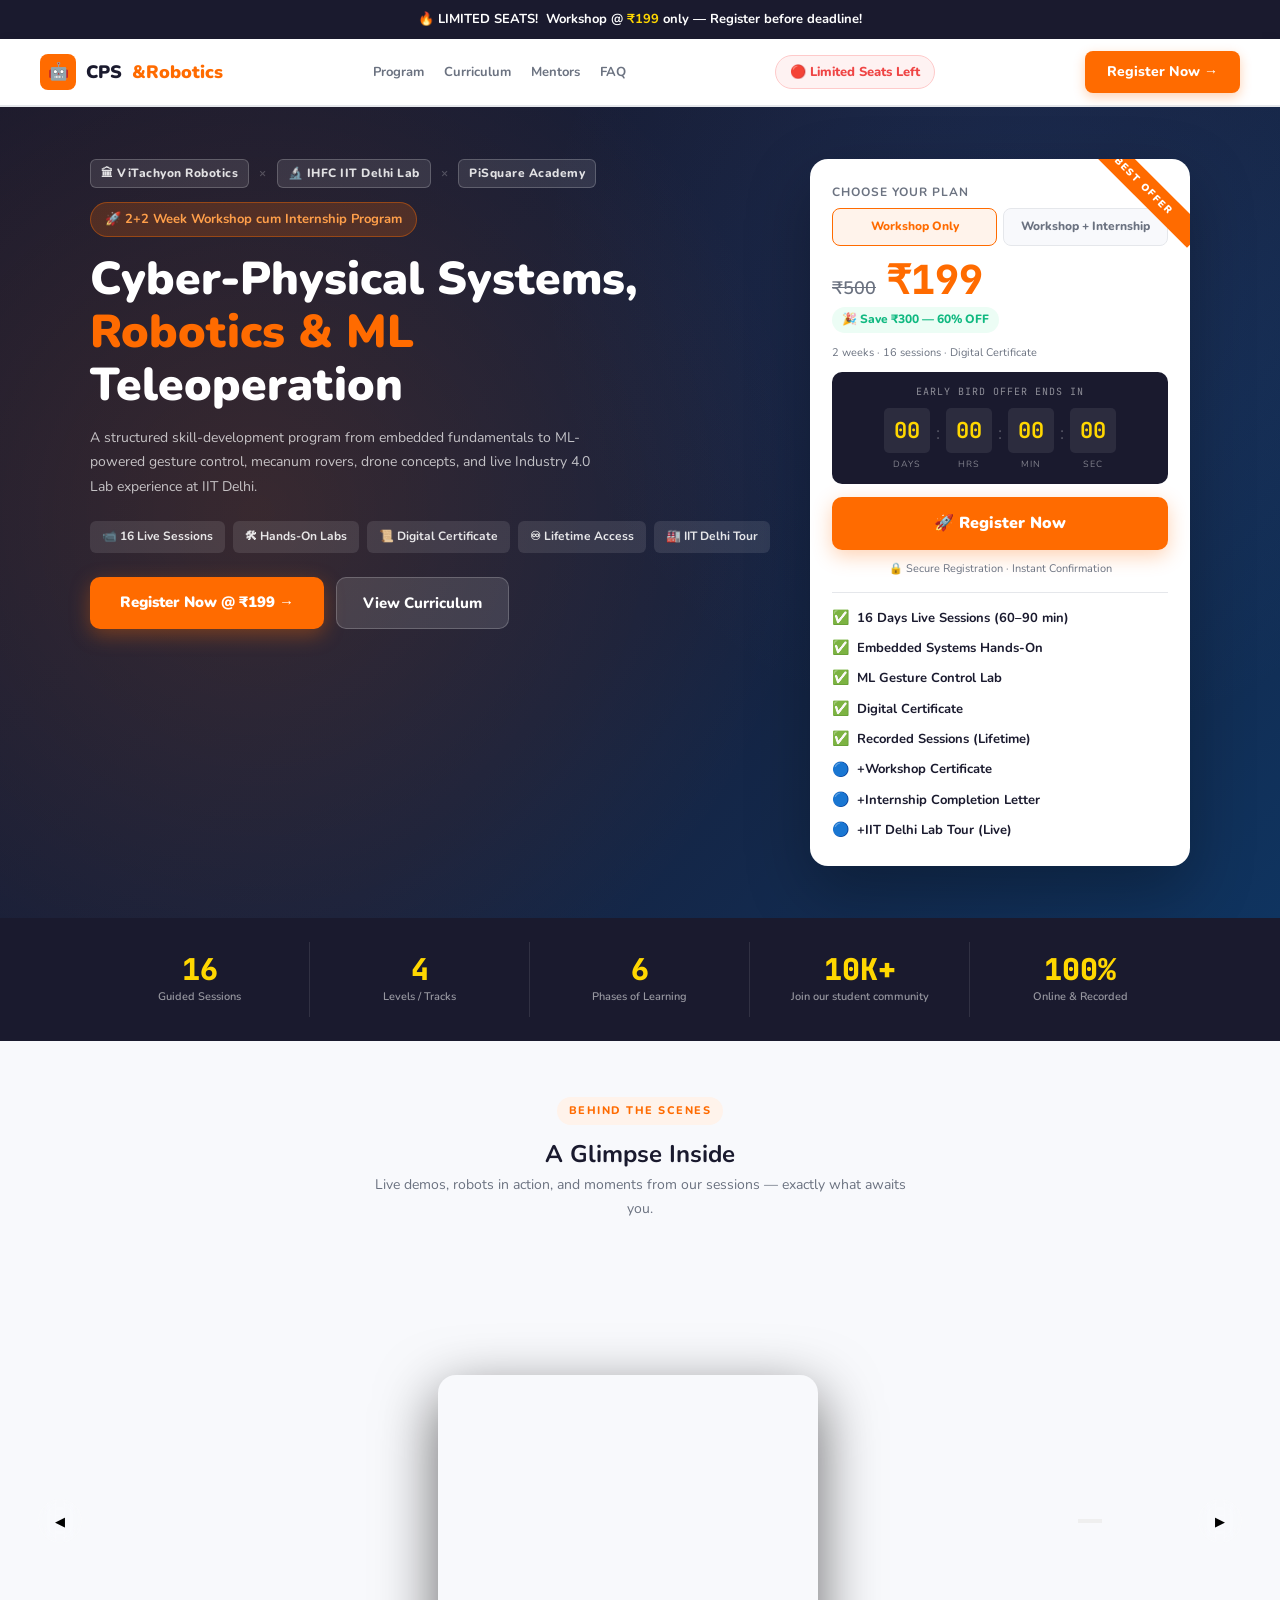
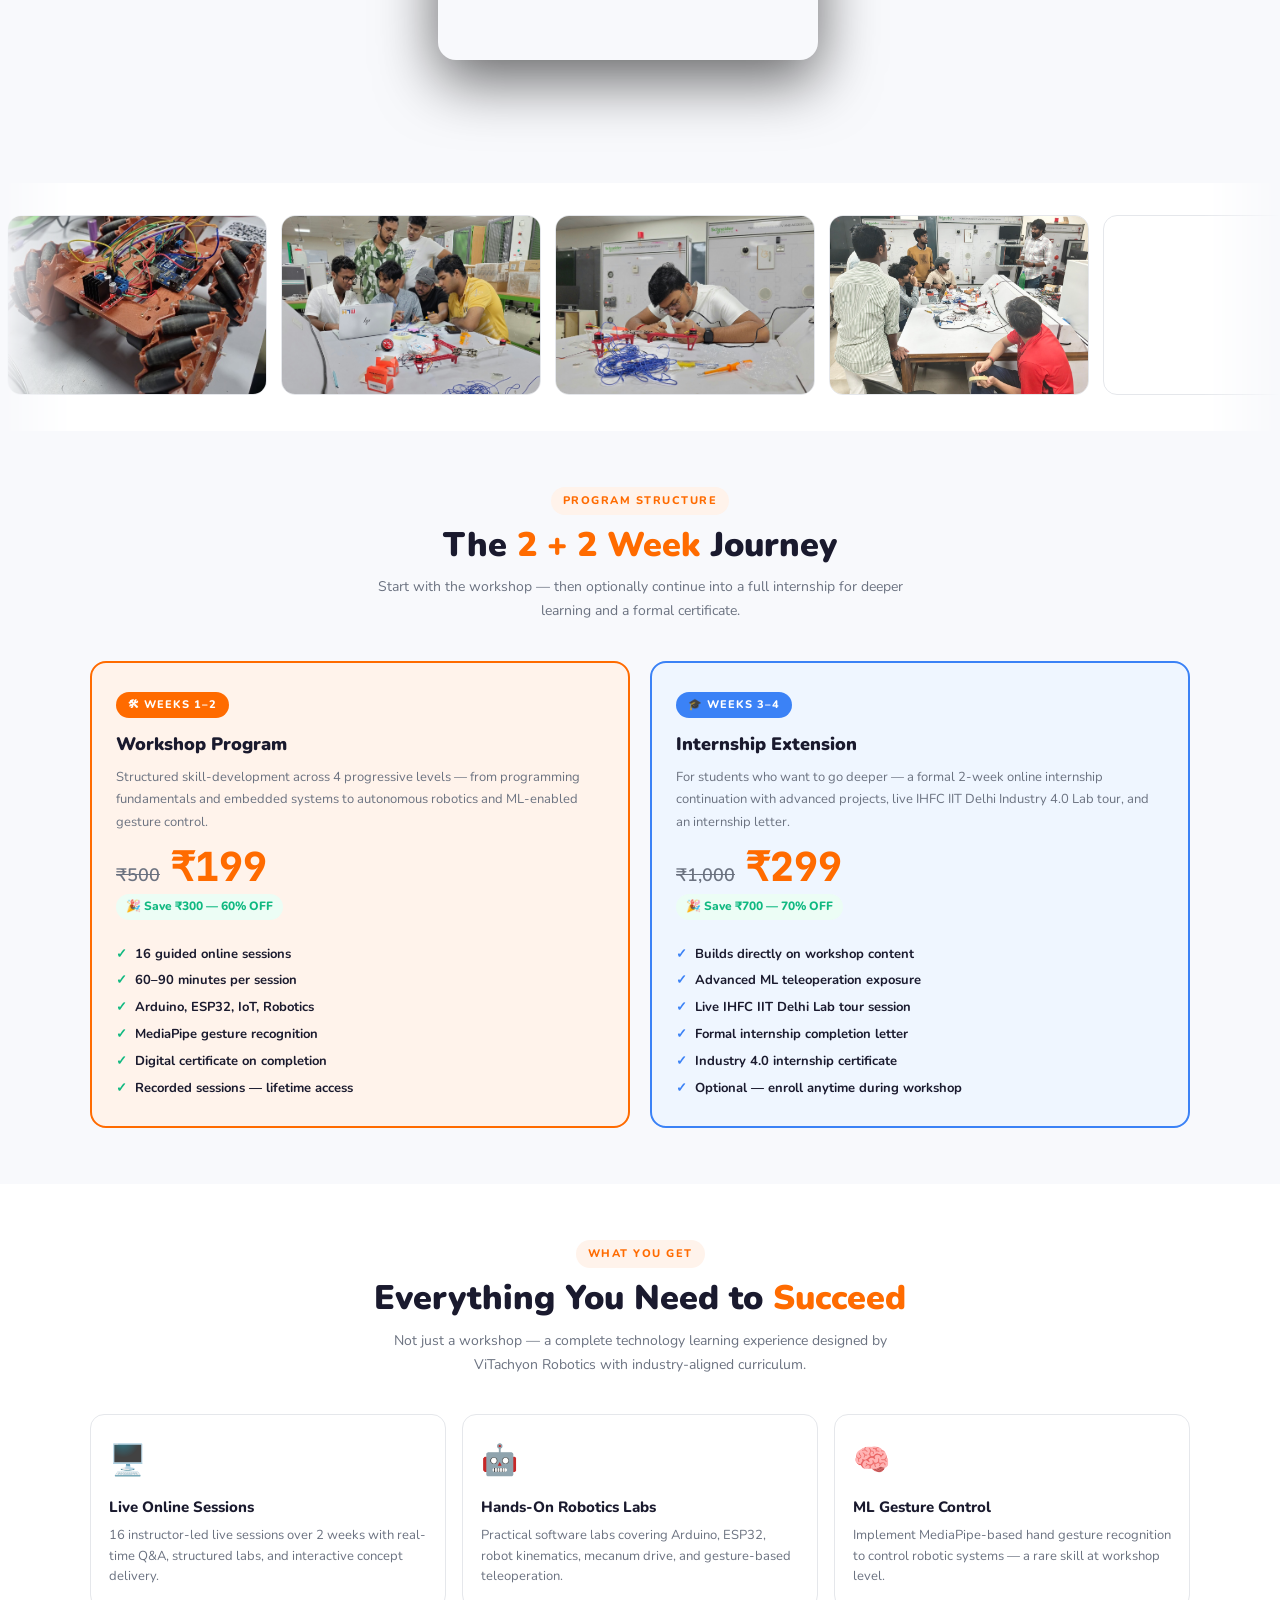
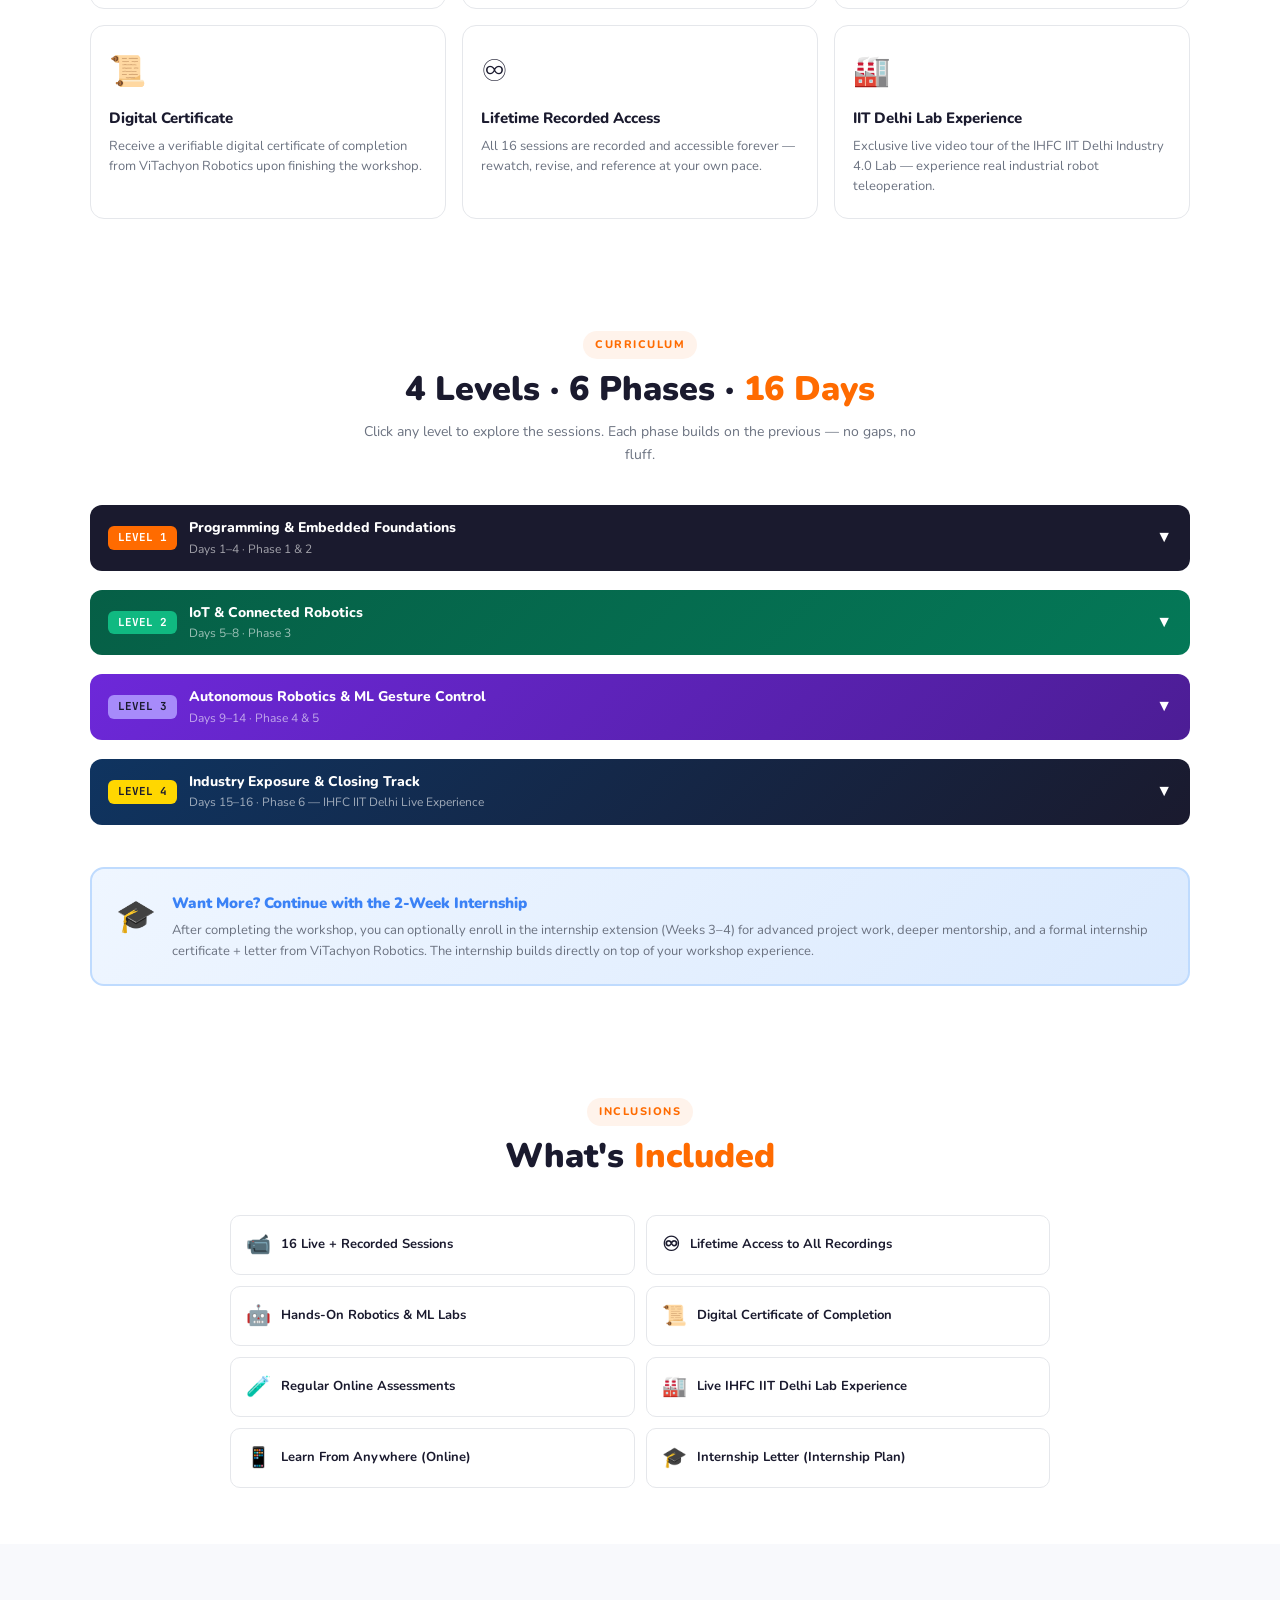
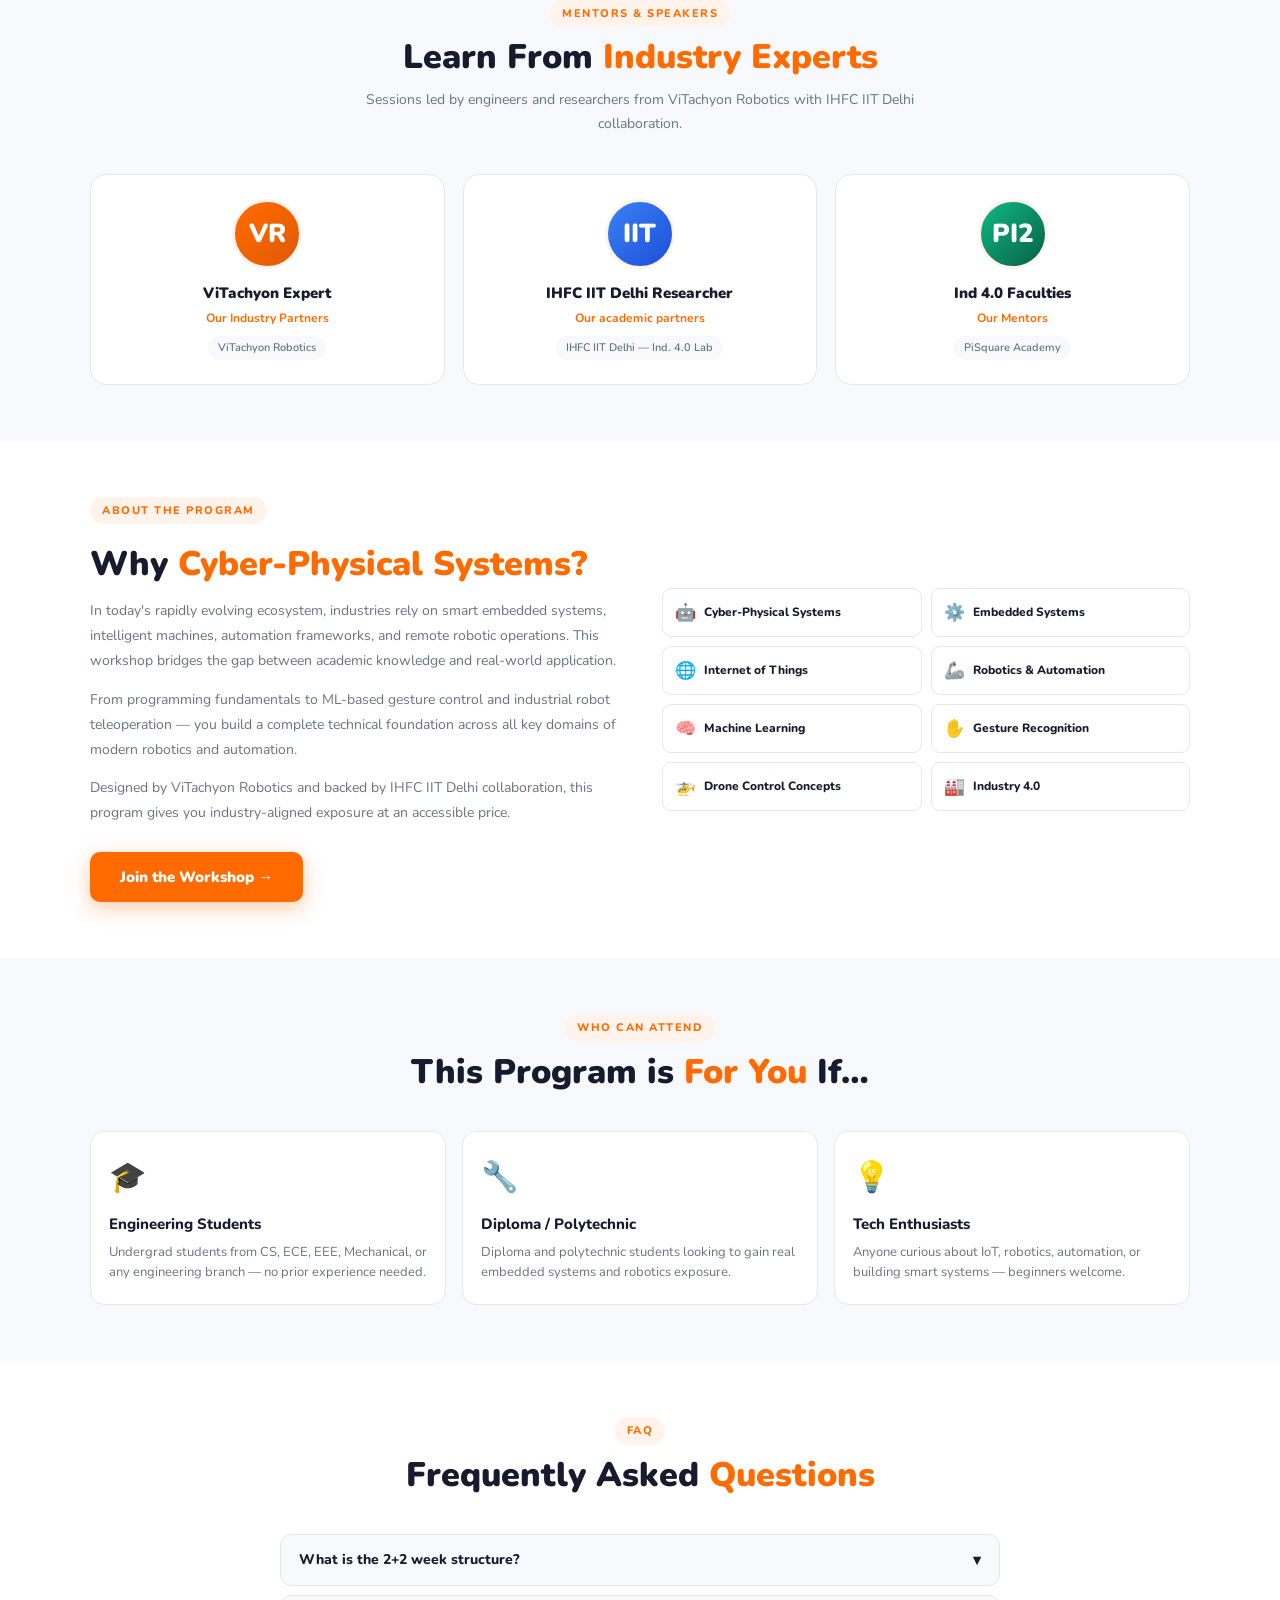
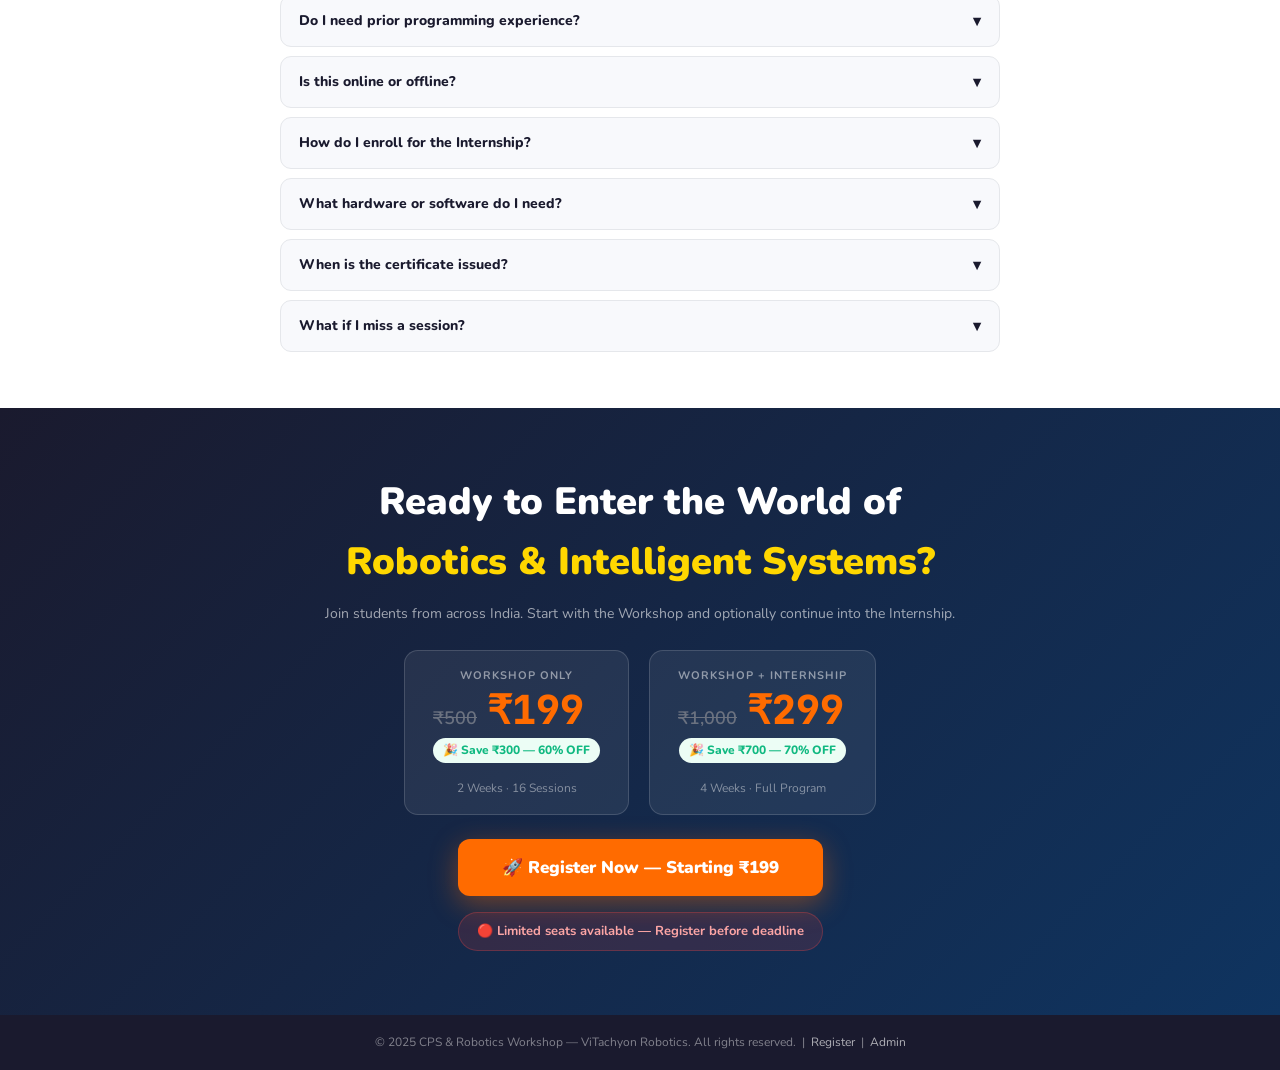
==== commit 7a3bee07: "Images and Videos roll" ====
--- a/index.html
+++ b/index.html
@@ -197,66 +197,6 @@
       </div>
     </div>
 
-    <!-- 2+2 STRUCTURE -->
-    <section class="section" id="structure">
-      <div class="section-inner">
-        <div class="sec-hdr">
-          <div class="sec-tag">Program Structure</div>
-          <h2>The <span>2 + 2 Week</span> Journey</h2>
-          <p class="sec-sub">
-            Start with the workshop — then optionally continue into a full
-            internship for deeper learning and a formal certificate.
-          </p>
-        </div>
-        <div class="structure-grid fade-in">
-          <div class="struct-card workshop">
-            <div class="struct-badge">🛠 Weeks 1–2</div>
-            <h3>Workshop Program</h3>
-            <p>
-              Structured skill-development across 4 progressive levels — from
-              programming fundamentals and embedded systems to autonomous
-              robotics and ML-enabled gesture control.
-            </p>
-            <div class="price-row">
-              <span class="price-orig">₹500</span>
-              <span class="price-cur">₹199</span>
-            </div>
-            <div class="price-save">🎉 Save ₹300 — 60% OFF</div>
-            <ul class="struct-list">
-              <li>16 guided online sessions</li>
-              <li>60–90 minutes per session</li>
-              <li>Arduino, ESP32, IoT, Robotics</li>
-              <li>MediaPipe gesture recognition</li>
-              <li>Digital certificate on completion</li>
-              <li>Recorded sessions — lifetime access</li>
-            </ul>
-          </div>
-          <div class="struct-card internship">
-            <div class="struct-badge">🎓 Weeks 3–4</div>
-            <h3>Internship Extension</h3>
-            <p>
-              For students who want to go deeper — a formal 2-week online
-              internship continuation with advanced projects, live IHFC IIT
-              Delhi Industry 4.0 Lab tour, and an internship letter.
-            </p>
-            <div class="price-row">
-              <span class="price-orig">₹1,000</span
-              ><span class="price-cur">₹299 </span>
-            </div>
-            <div class="price-save">🎉 Save ₹700 — 70% OFF</div>
-            <ul class="struct-list" style="--check-color: var(--info)">
-              <li>Builds directly on workshop content</li>
-              <li>Advanced ML teleoperation exposure</li>
-              <li>Live IHFC IIT Delhi Lab tour session</li>
-              <li>Formal internship completion letter</li>
-              <li>Industry 4.0 internship certificate</li>
-              <li>Optional — enroll anytime during workshop</li>
-            </ul>
-          </div>
-        </div>
-      </div>
-    </section>
-
     <!-- ═══════════════════════════════════════════════════════
          A GLIMPSE — Podium carousel + infinite photo strip
          Sits above the 2+2 week journey section
@@ -577,6 +517,65 @@
     </section>
     <!-- /.glimpse-section -->
 
+    <section class="section" id="structure">
+      <div class="section-inner">
+        <div class="sec-hdr">
+          <div class="sec-tag">Program Structure</div>
+          <h2>The <span>2 + 2 Week</span> Journey</h2>
+          <p class="sec-sub">
+            Start with the workshop — then optionally continue into a full
+            internship for deeper learning and a formal certificate.
+          </p>
+        </div>
+        <div class="structure-grid fade-in">
+          <div class="struct-card workshop">
+            <div class="struct-badge">🛠 Weeks 1–2</div>
+            <h3>Workshop Program</h3>
+            <p>
+              Structured skill-development across 4 progressive levels — from
+              programming fundamentals and embedded systems to autonomous
+              robotics and ML-enabled gesture control.
+            </p>
+            <div class="price-row">
+              <span class="price-orig">₹500</span>
+              <span class="price-cur">₹199</span>
+            </div>
+            <div class="price-save">🎉 Save ₹300 — 60% OFF</div>
+            <ul class="struct-list">
+              <li>16 guided online sessions</li>
+              <li>60–90 minutes per session</li>
+              <li>Arduino, ESP32, IoT, Robotics</li>
+              <li>MediaPipe gesture recognition</li>
+              <li>Digital certificate on completion</li>
+              <li>Recorded sessions — lifetime access</li>
+            </ul>
+          </div>
+          <div class="struct-card internship">
+            <div class="struct-badge">🎓 Weeks 3–4</div>
+            <h3>Internship Extension</h3>
+            <p>
+              For students who want to go deeper — a formal 2-week online
+              internship continuation with advanced projects, live IHFC IIT
+              Delhi Industry 4.0 Lab tour, and an internship letter.
+            </p>
+            <div class="price-row">
+              <span class="price-orig">₹1,000</span
+              ><span class="price-cur">₹299 </span>
+            </div>
+            <div class="price-save">🎉 Save ₹700 — 70% OFF</div>
+            <ul class="struct-list" style="--check-color: var(--info)">
+              <li>Builds directly on workshop content</li>
+              <li>Advanced ML teleoperation exposure</li>
+              <li>Live IHFC IIT Delhi Lab tour session</li>
+              <li>Formal internship completion letter</li>
+              <li>Industry 4.0 internship certificate</li>
+              <li>Optional — enroll anytime during workshop</li>
+            </ul>
+          </div>
+        </div>
+      </div>
+    </section>
+
     <!-- WHAT YOU GET -->
     <section class="section" style="background: var(--white)">
       <div class="section-inner">
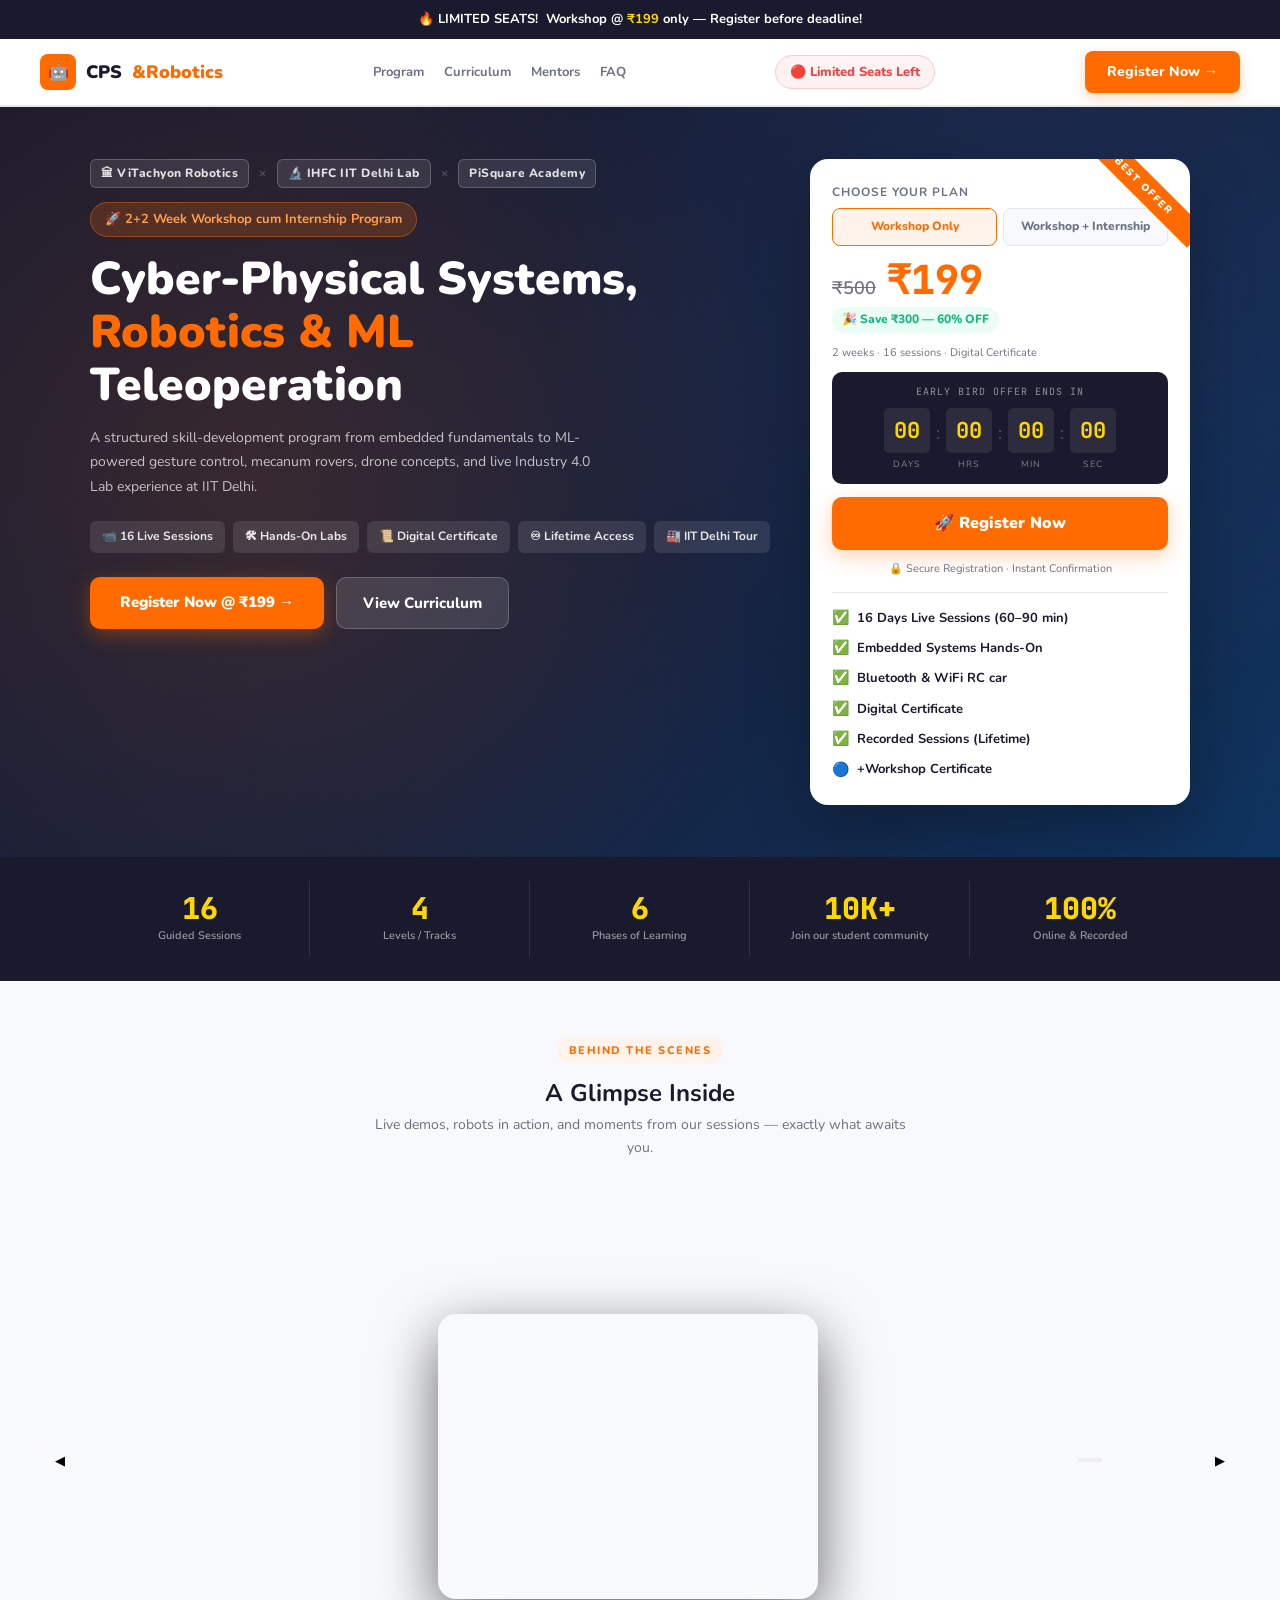
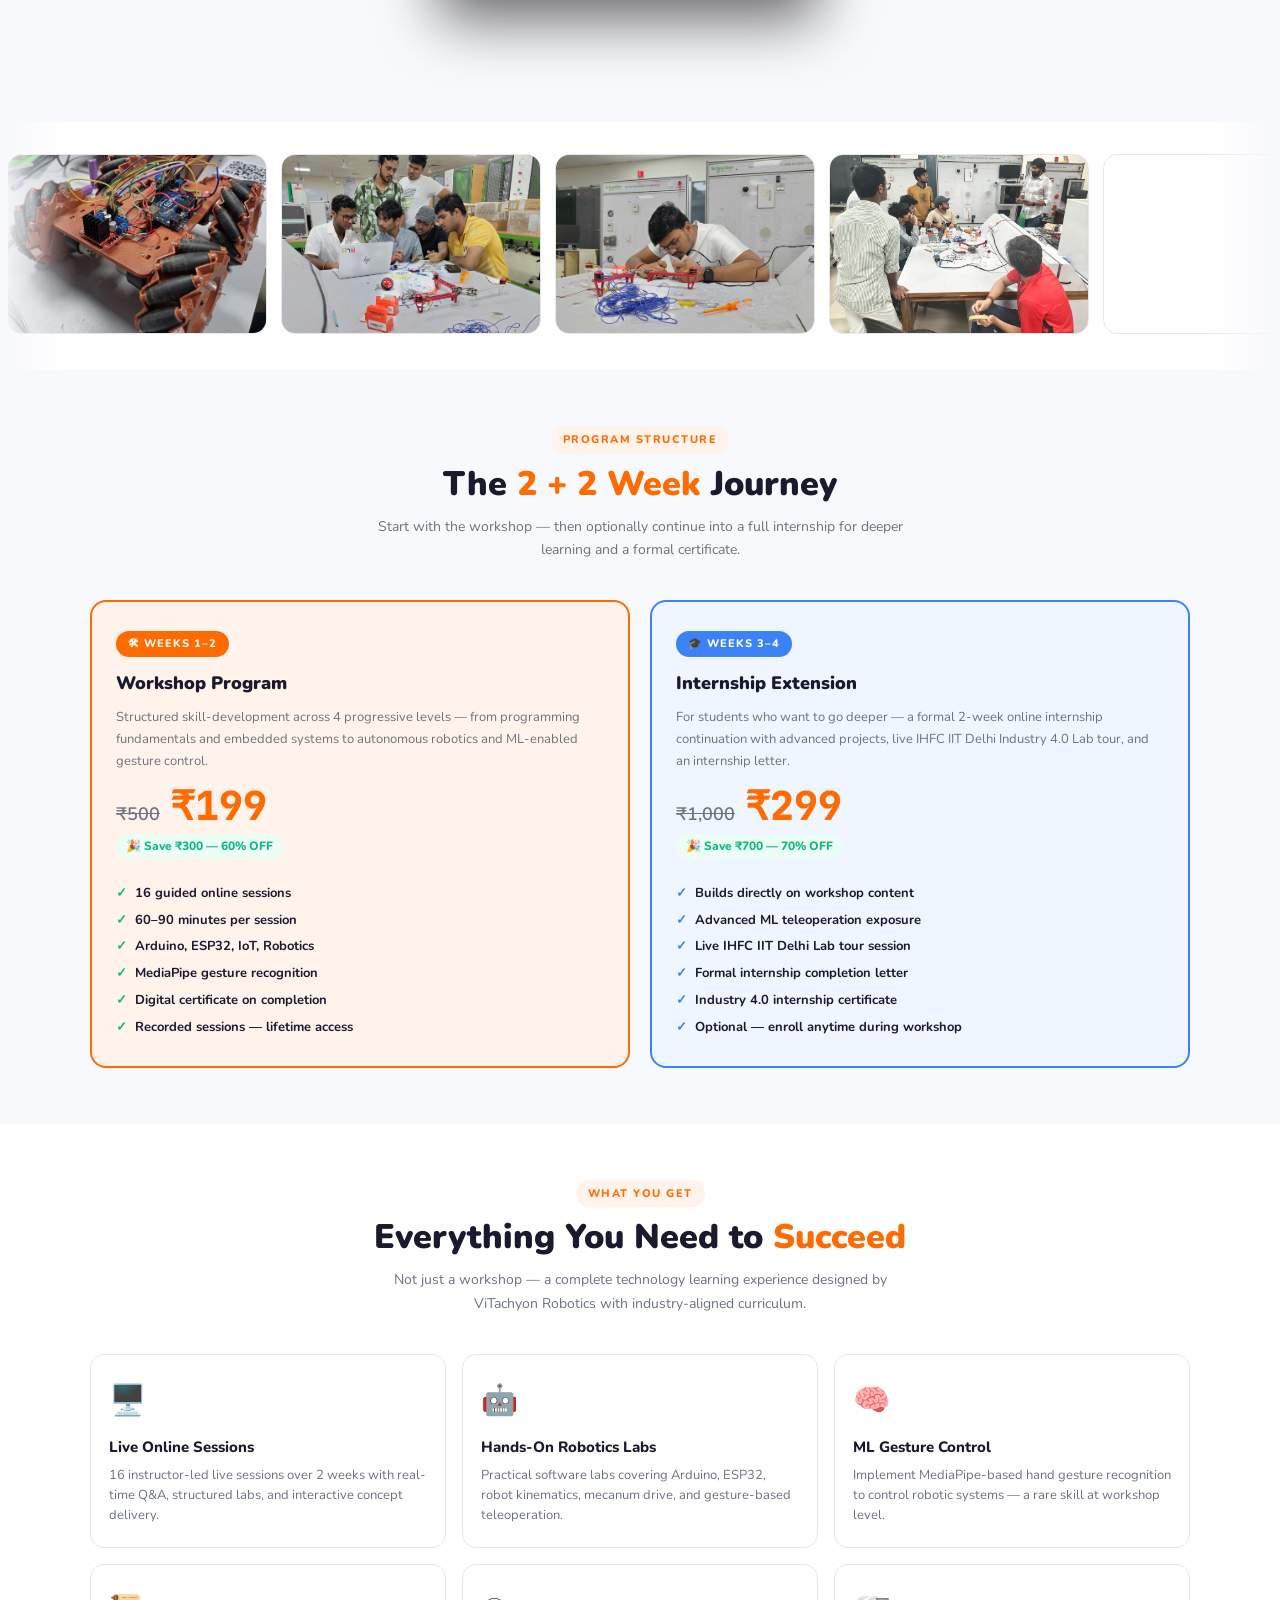
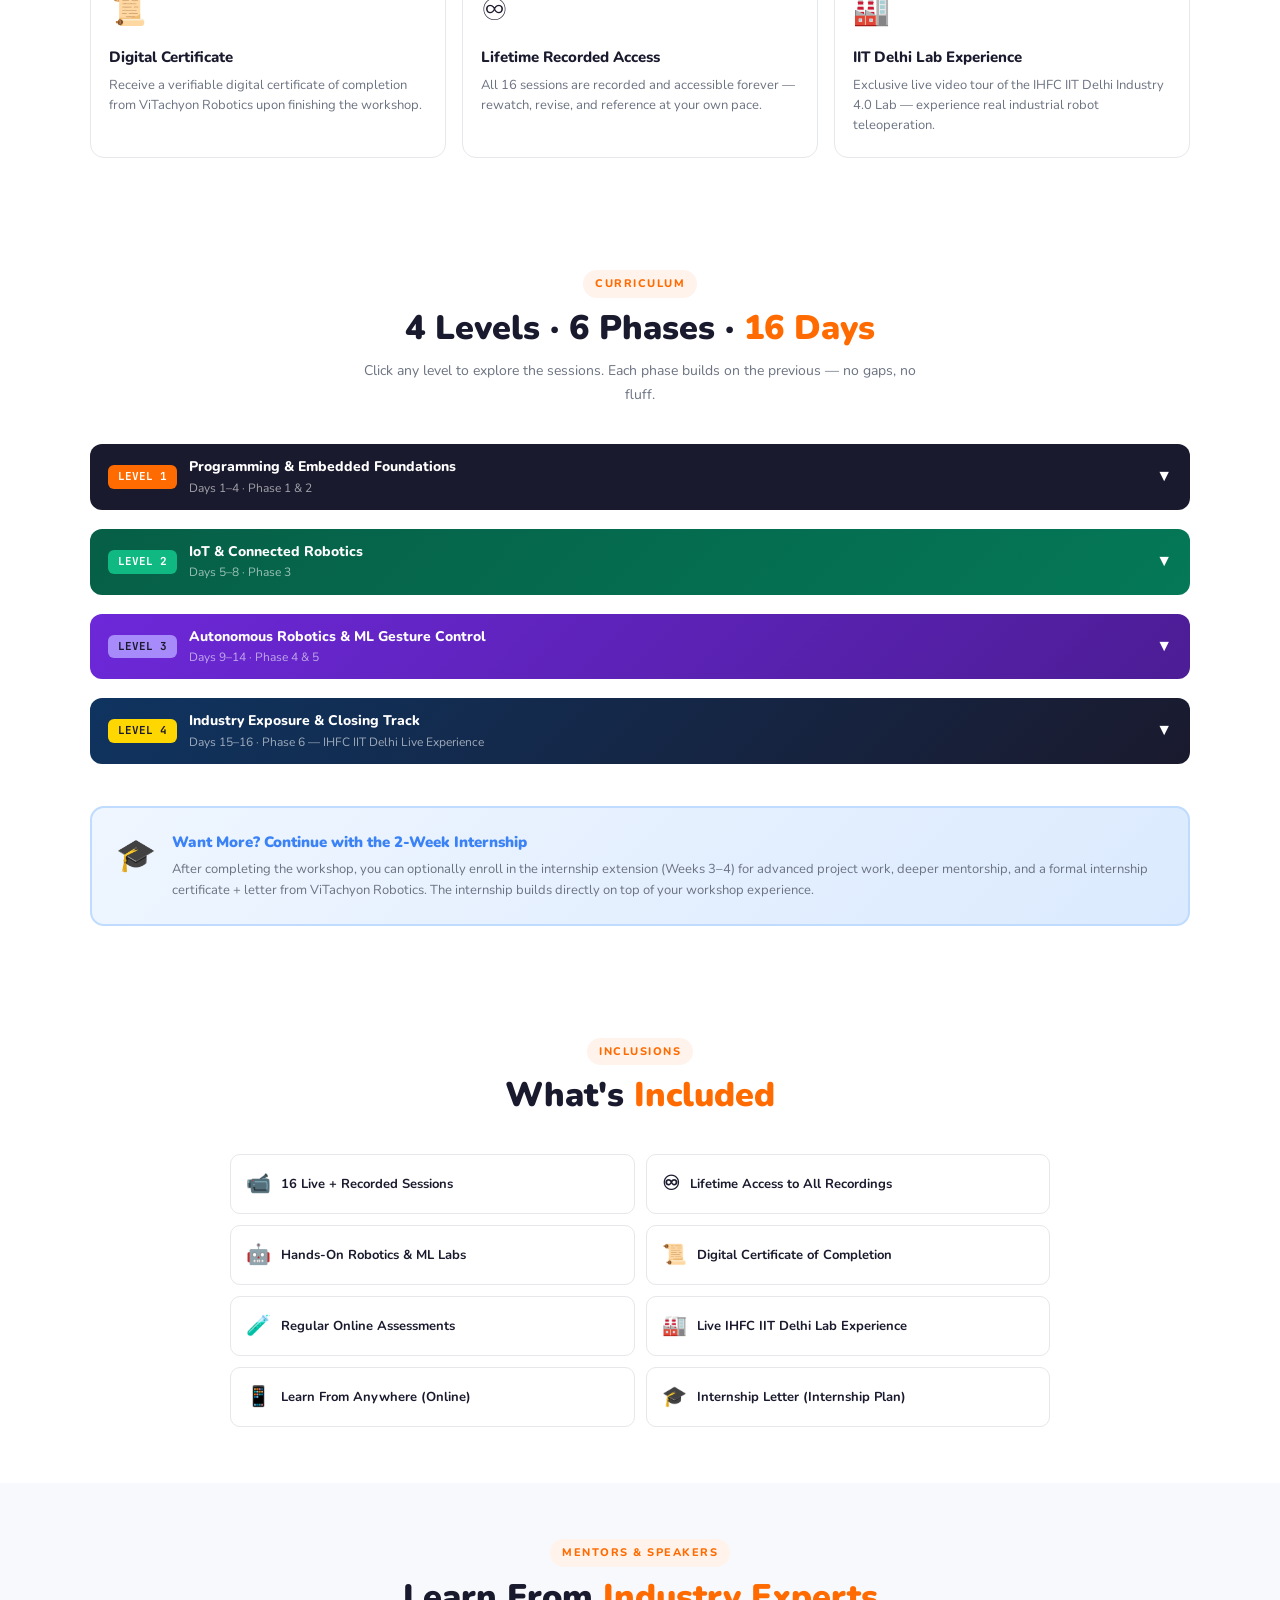
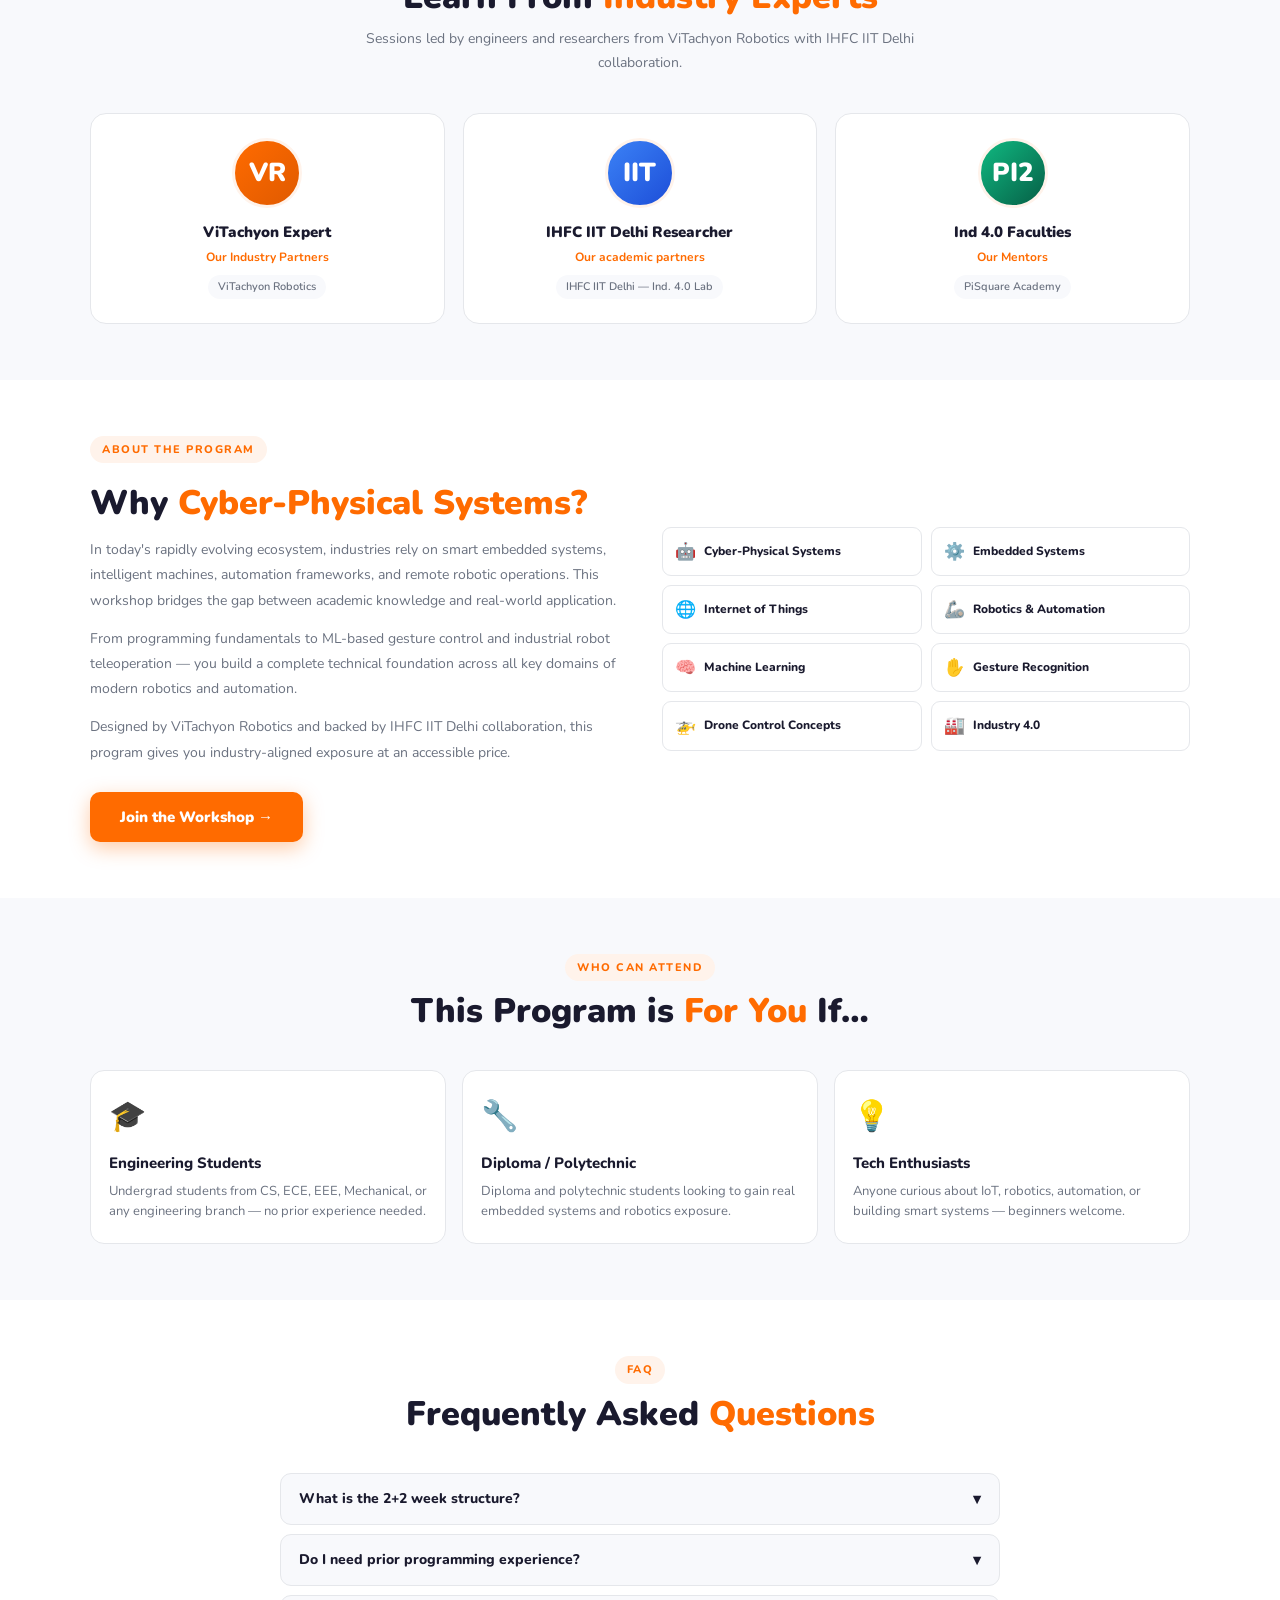
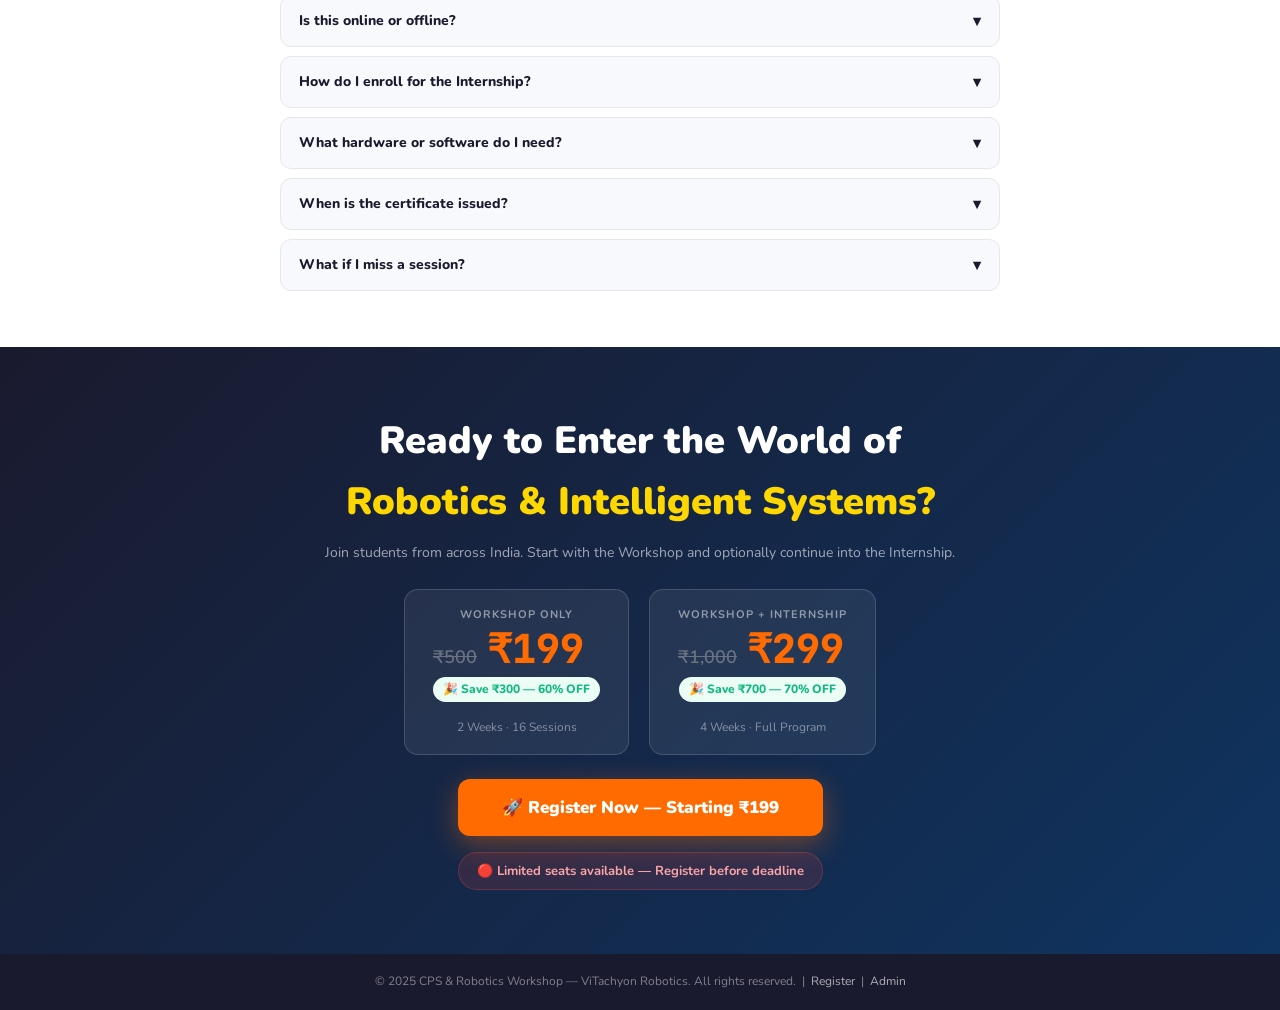
==== commit 0b9df18a: "bottom cta" ====
--- a/index.html
+++ b/index.html
@@ -151,7 +151,7 @@
               <span class="ck">✅</span> Embedded Systems Hands-On
             </div>
             <div class="mf">
-              <span class="ck">✅</span> ML Gesture Control Lab
+              <span class="ck">✅</span> Bluetooth & WiFi RC car
             </div>
             <div class="mf"><span class="ck">✅</span> Digital Certificate</div>
             <div class="mf">
@@ -159,12 +159,6 @@
             </div>
             <div class="mf">
               <span class="ck-extra">🔵</span> +Workshop Certificate
-            </div>
-            <div class="mf">
-              <span class="ck-extra">🔵</span> +Internship Completion Letter
-            </div>
-            <div class="mf">
-              <span class="ck-extra">🔵</span> +IIT Delhi Lab Tour (Live)
             </div>
           </div>
         </div>
@@ -1301,8 +1295,18 @@
     </footer>
 
     <div class="bottom-cta">
-      <span>🚀 ₹199 Only — Limited Seats Ending Soon </span>
-      <a href="../Registration/form.html">Register Now</a>
+      <div class="nav-logo">
+        <div class="logo-icon">🤖</div>
+        CPS<span style="color: var(--primary)">&amp;Robotics</span>
+      </div>
+      <div class="nav-links">
+        <a href="#structure">Program</a>
+        <a href="#curriculum">Curriculum</a>
+        <a href="#speakers">Mentors</a>
+        <a href="#faq">FAQ</a>
+      </div>
+      <div class="nav-seats">🔴 Limited Seats Left</div>
+      <a href="../Registration/form.html" class="nav-enroll">Register Now →</a>
     </div>
 
     <!-- Script is last so all DOM elements exist when JS runs -->
--- a/css/style.css
+++ b/css/style.css
@@ -1273,7 +1273,7 @@
   bottom: 0;
   left: 0;
   width: 100%;
-  background: #111827;
+  background: linear-gradient(180deg, #ffffff, #050d42ea);
   color: white;
   display: flex;
   justify-content: space-between;
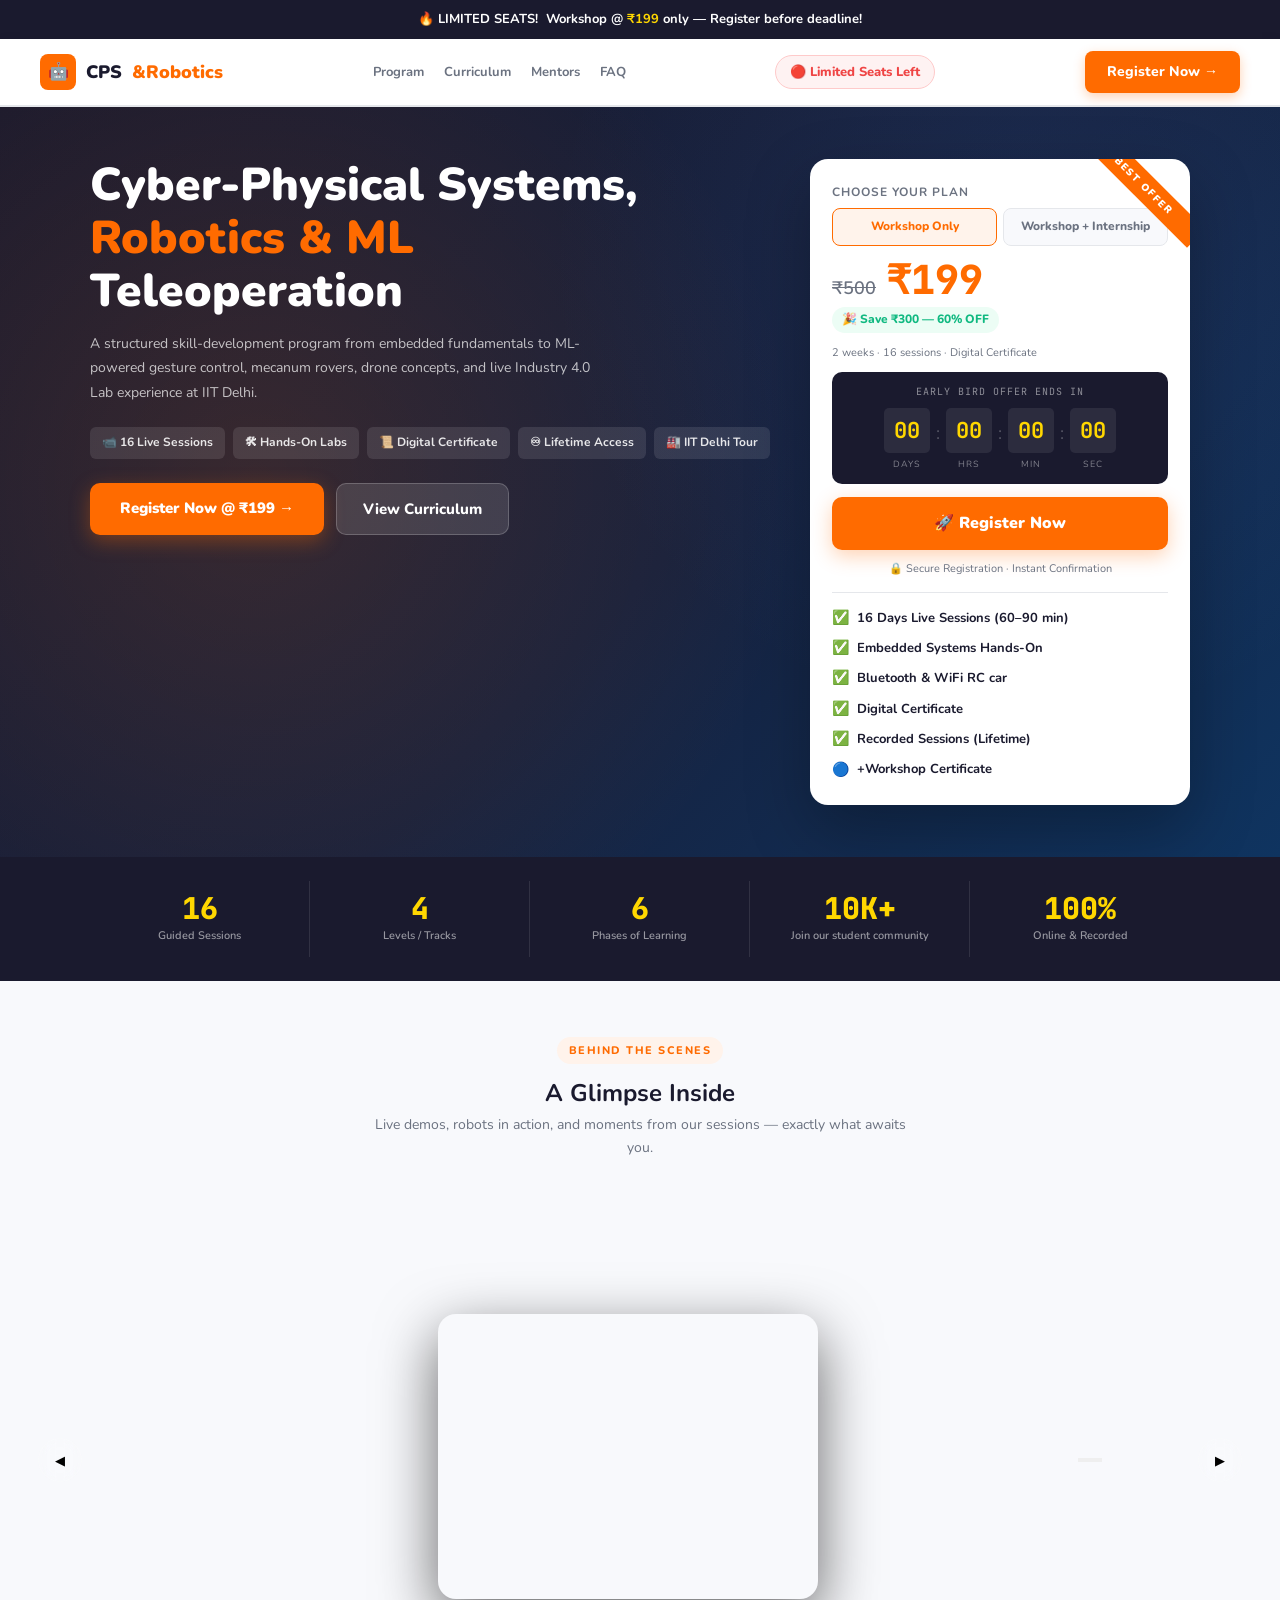
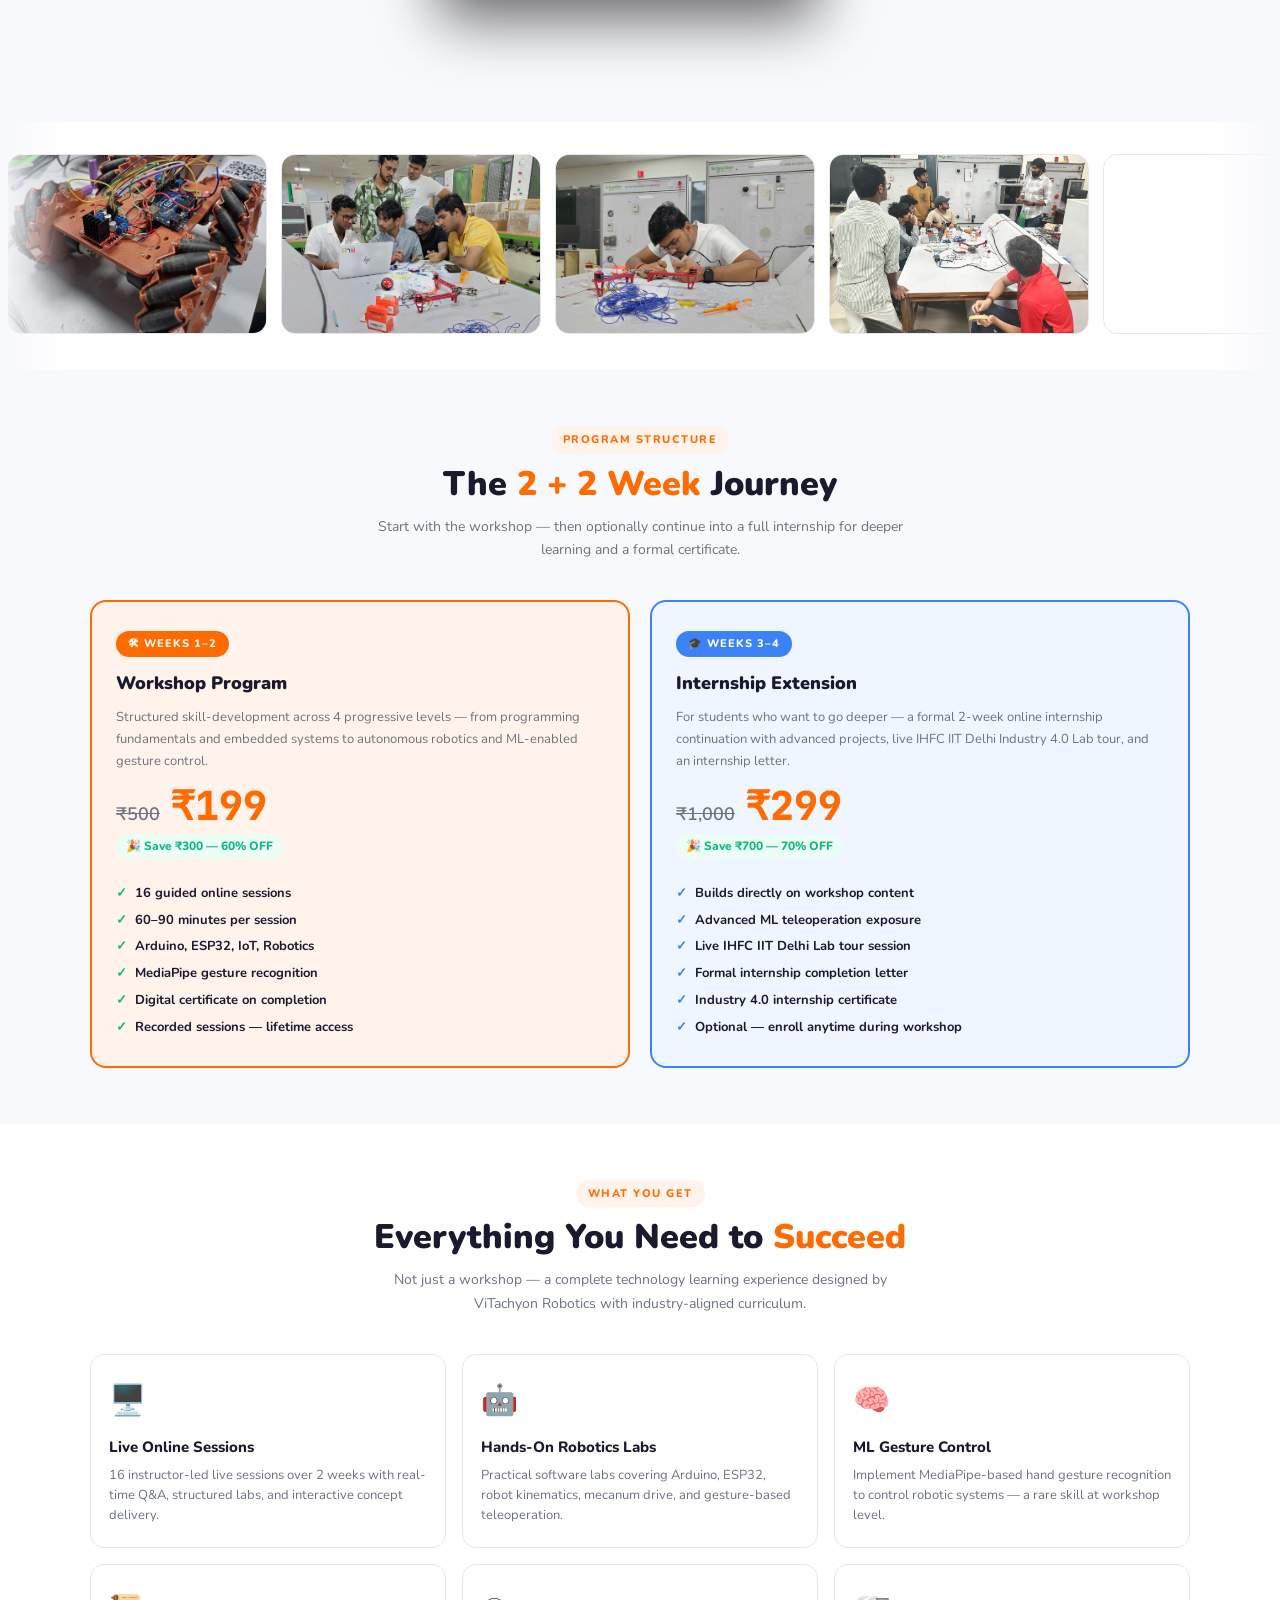
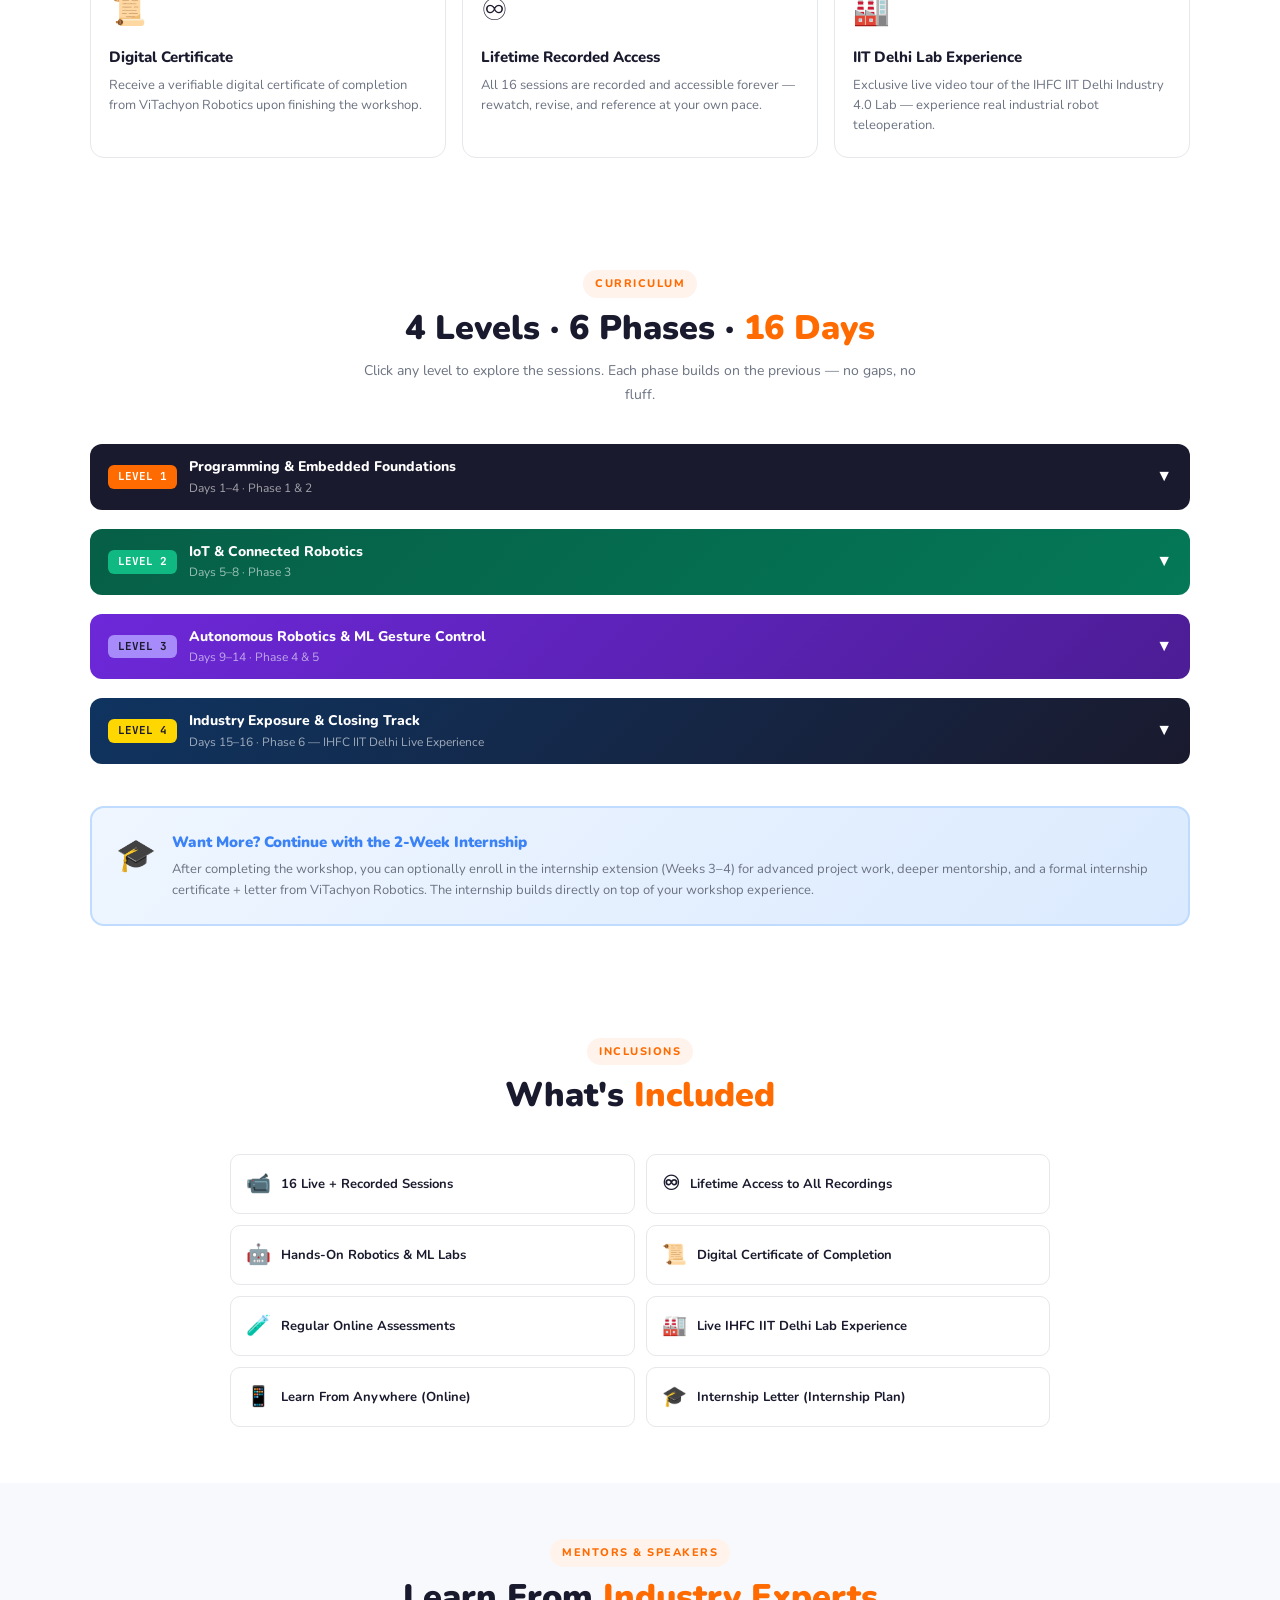
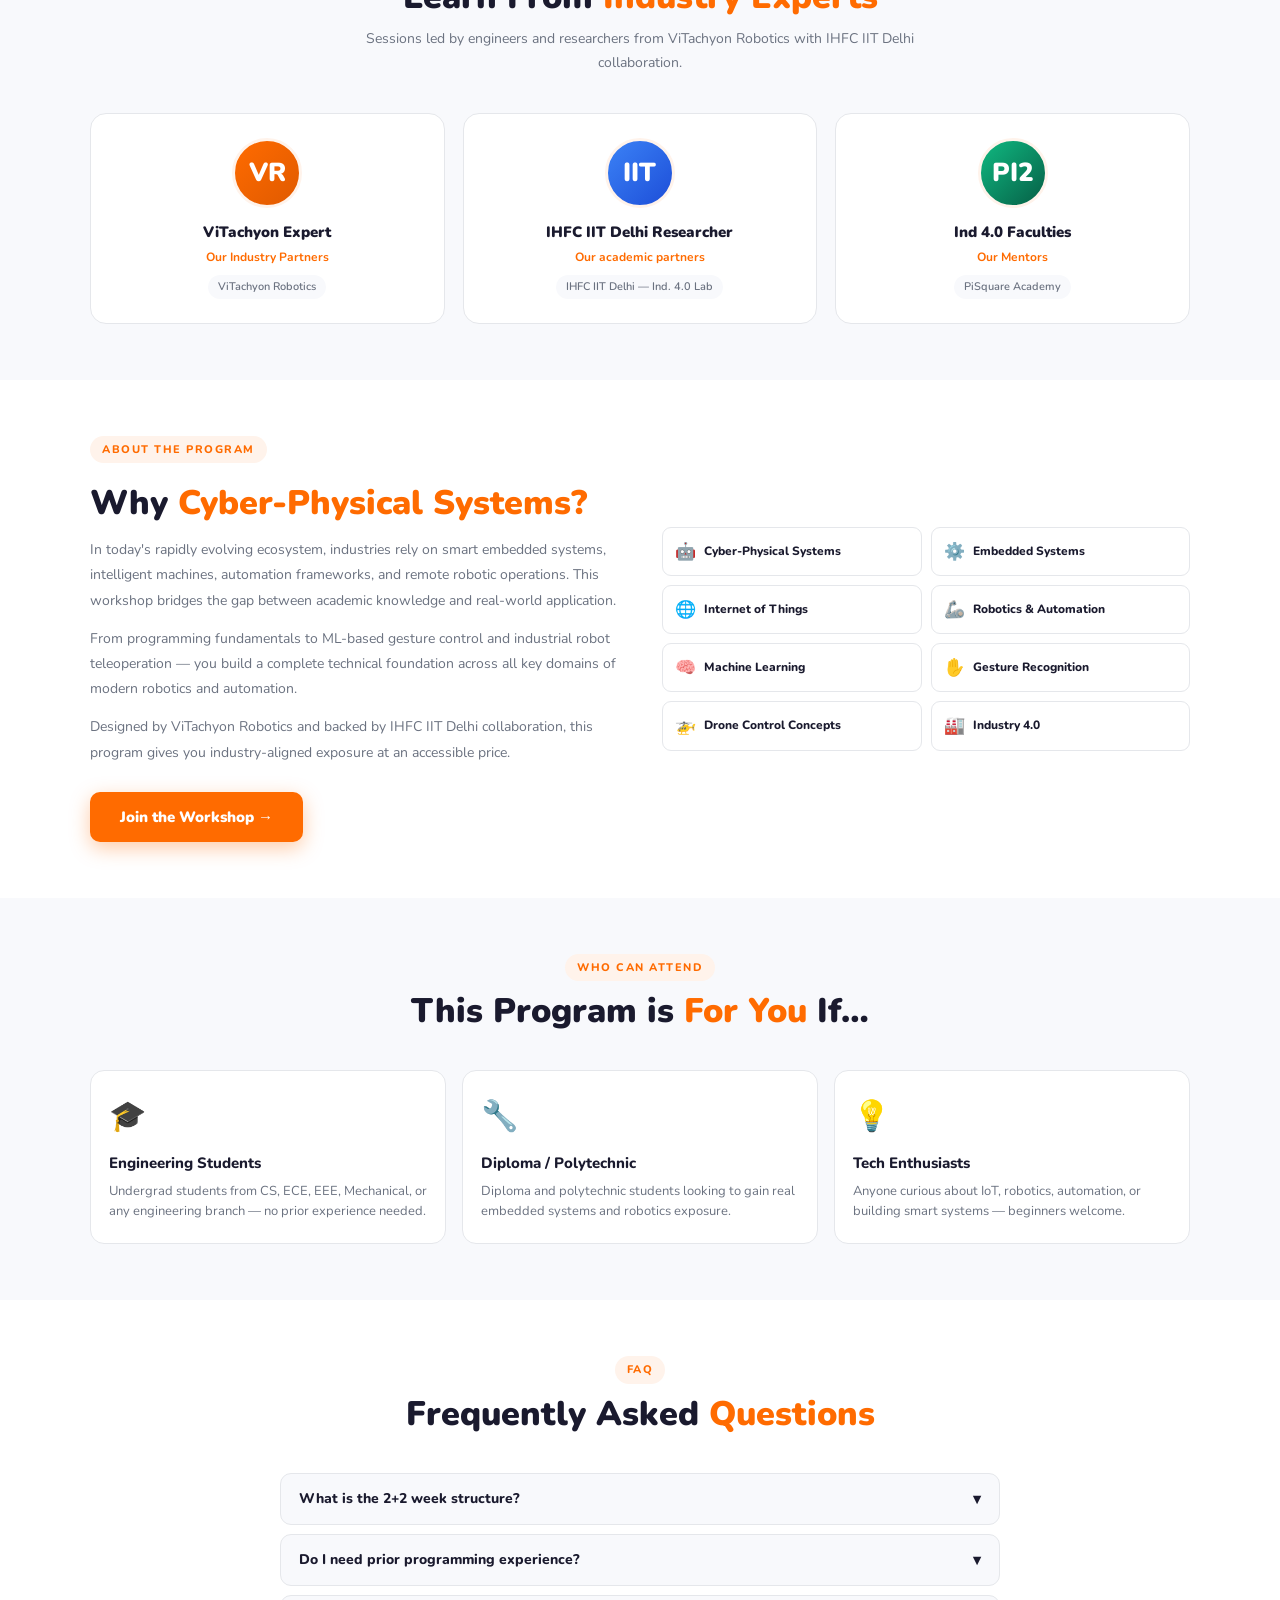
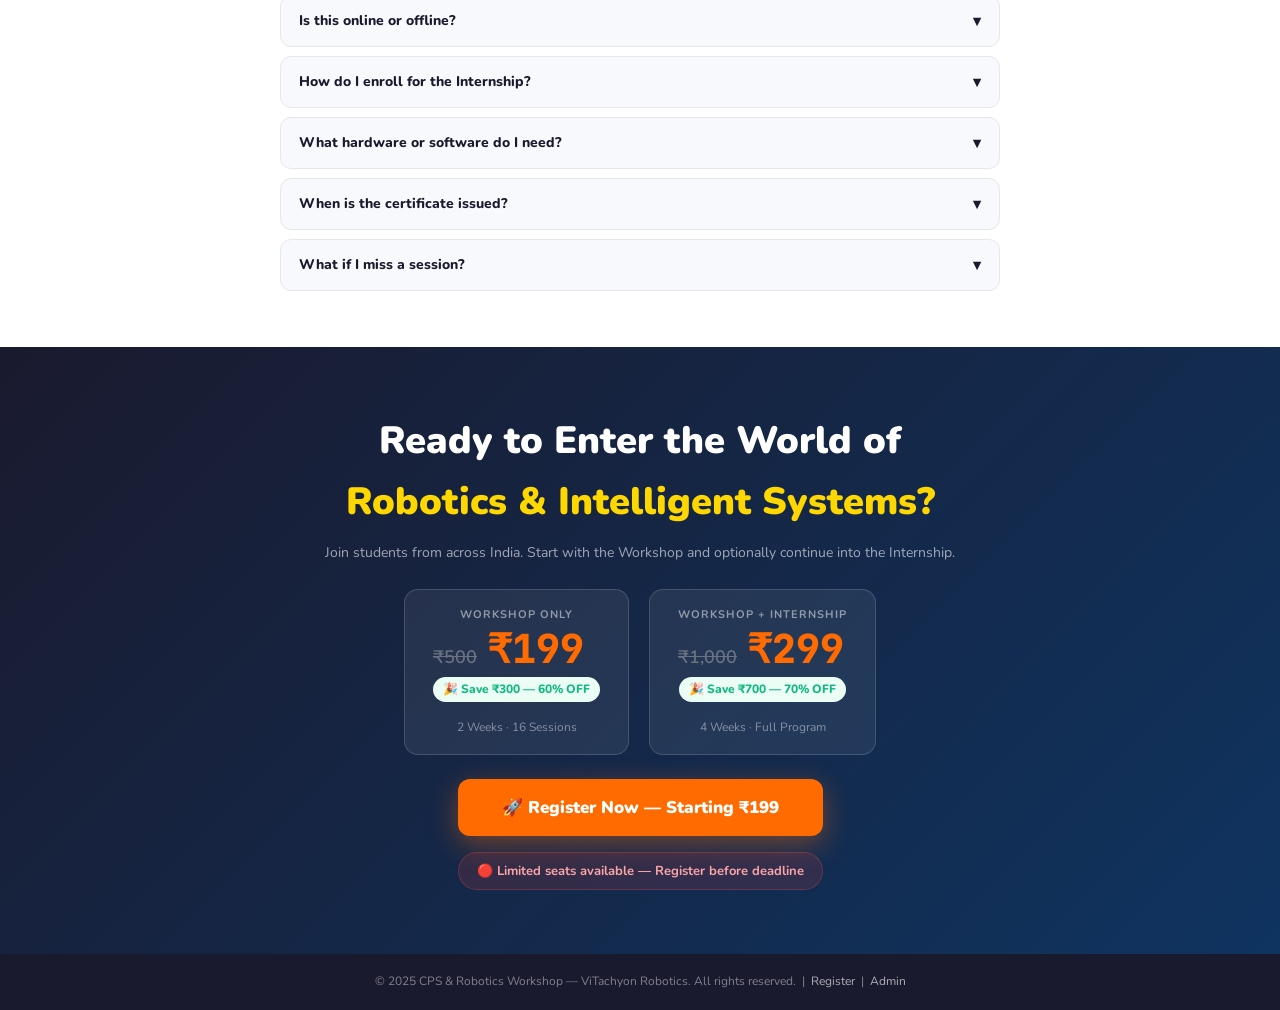
==== commit 0f889699: "bottom cta" ====
--- a/index.html
+++ b/index.html
@@ -42,16 +42,6 @@
     <section class="hero">
       <div class="hero-inner">
         <div>
-          <div class="collab-bar">
-            <span class="collab-badge">🏛 ViTachyon Robotics</span>
-            <span style="opacity: 0.4">×</span>
-            <span class="collab-badge">🔬 IHFC IIT Delhi Lab</span>
-            <span style="opacity: 0.4">×</span>
-            <span class="collab-badge"> PiSquare Academy</span>
-          </div>
-          <div class="hero-tag">
-            🚀 2+2 Week Workshop cum Internship Program
-          </div>
           <h1>
             Cyber-Physical Systems,<br /><span class="hl"
               >Robotics &amp; ML</span
--- a/css/style.css
+++ b/css/style.css
@@ -1184,7 +1184,7 @@
   }
   .hero h1 {
     font-size: 22px;
-    margin-bottom: 10px;
+    margin-bottom: 30px;
   }
   .hero-desc {
     font-size: 13px;
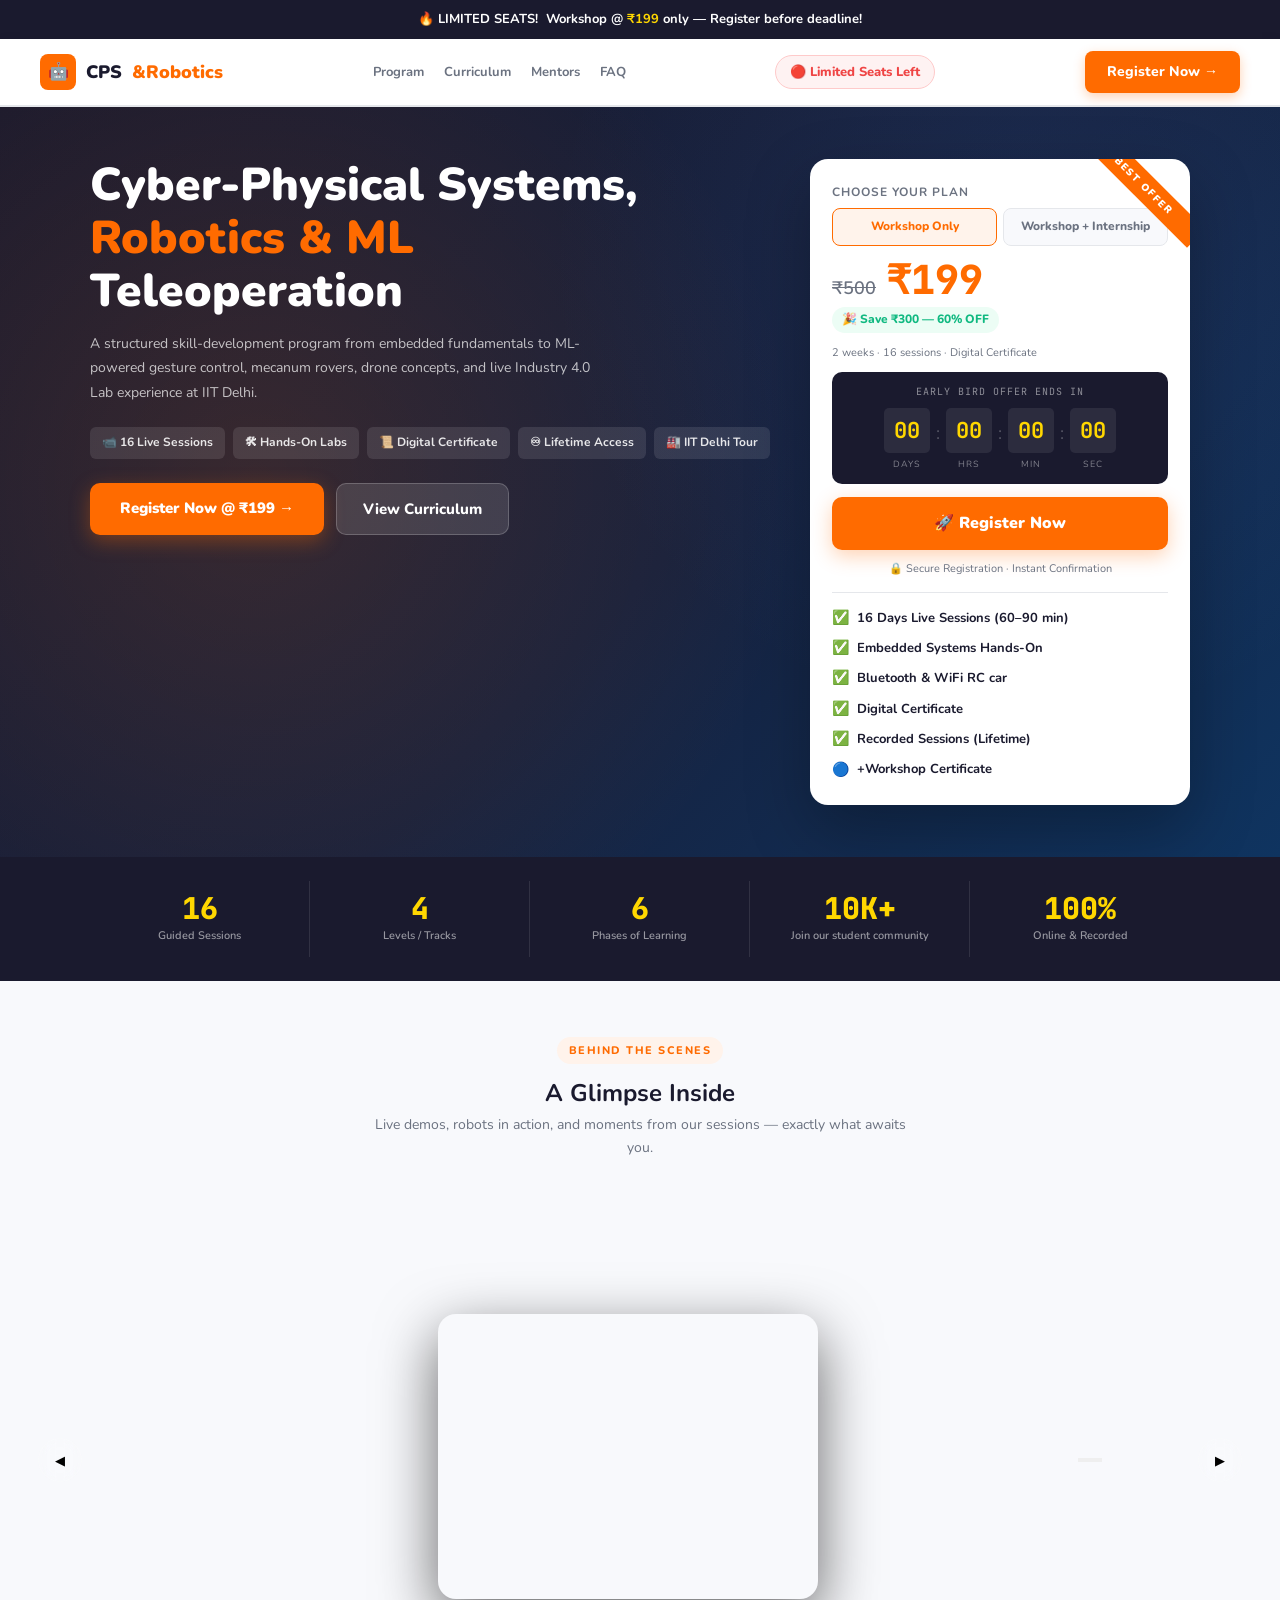
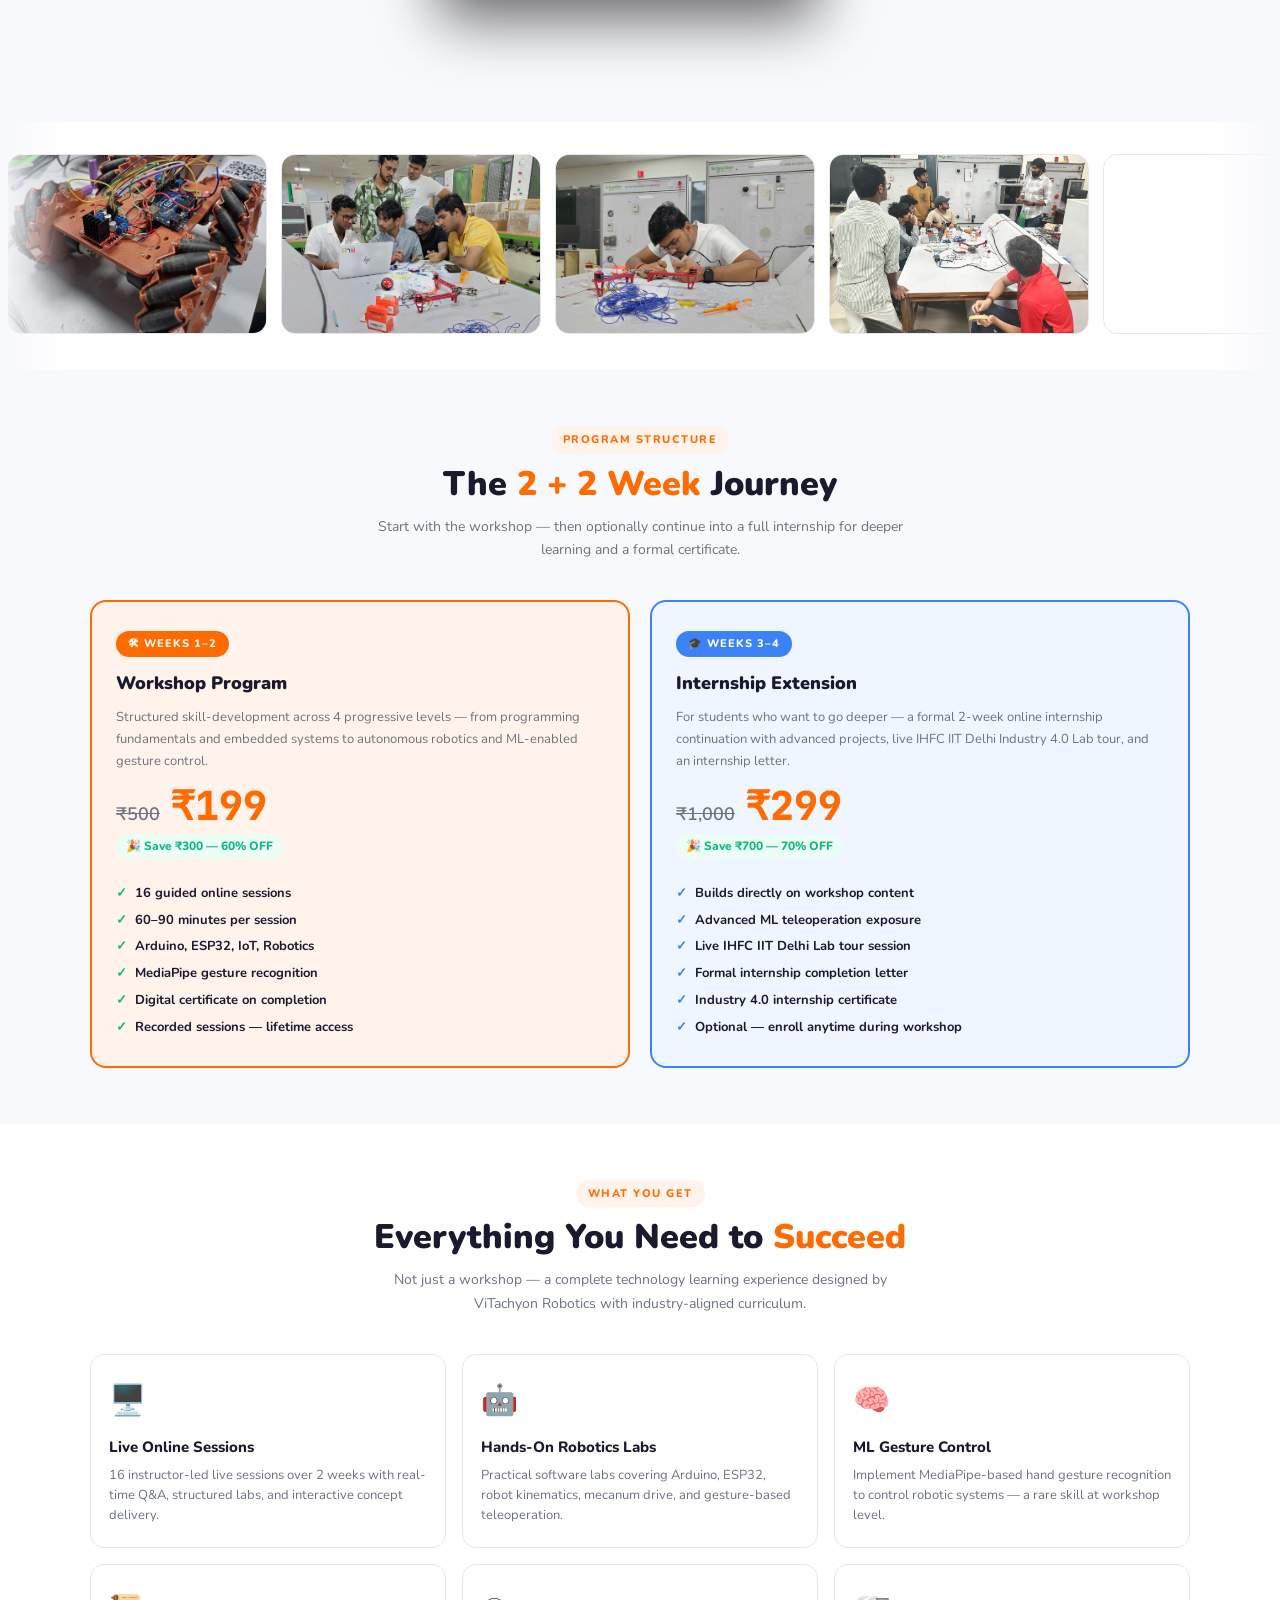
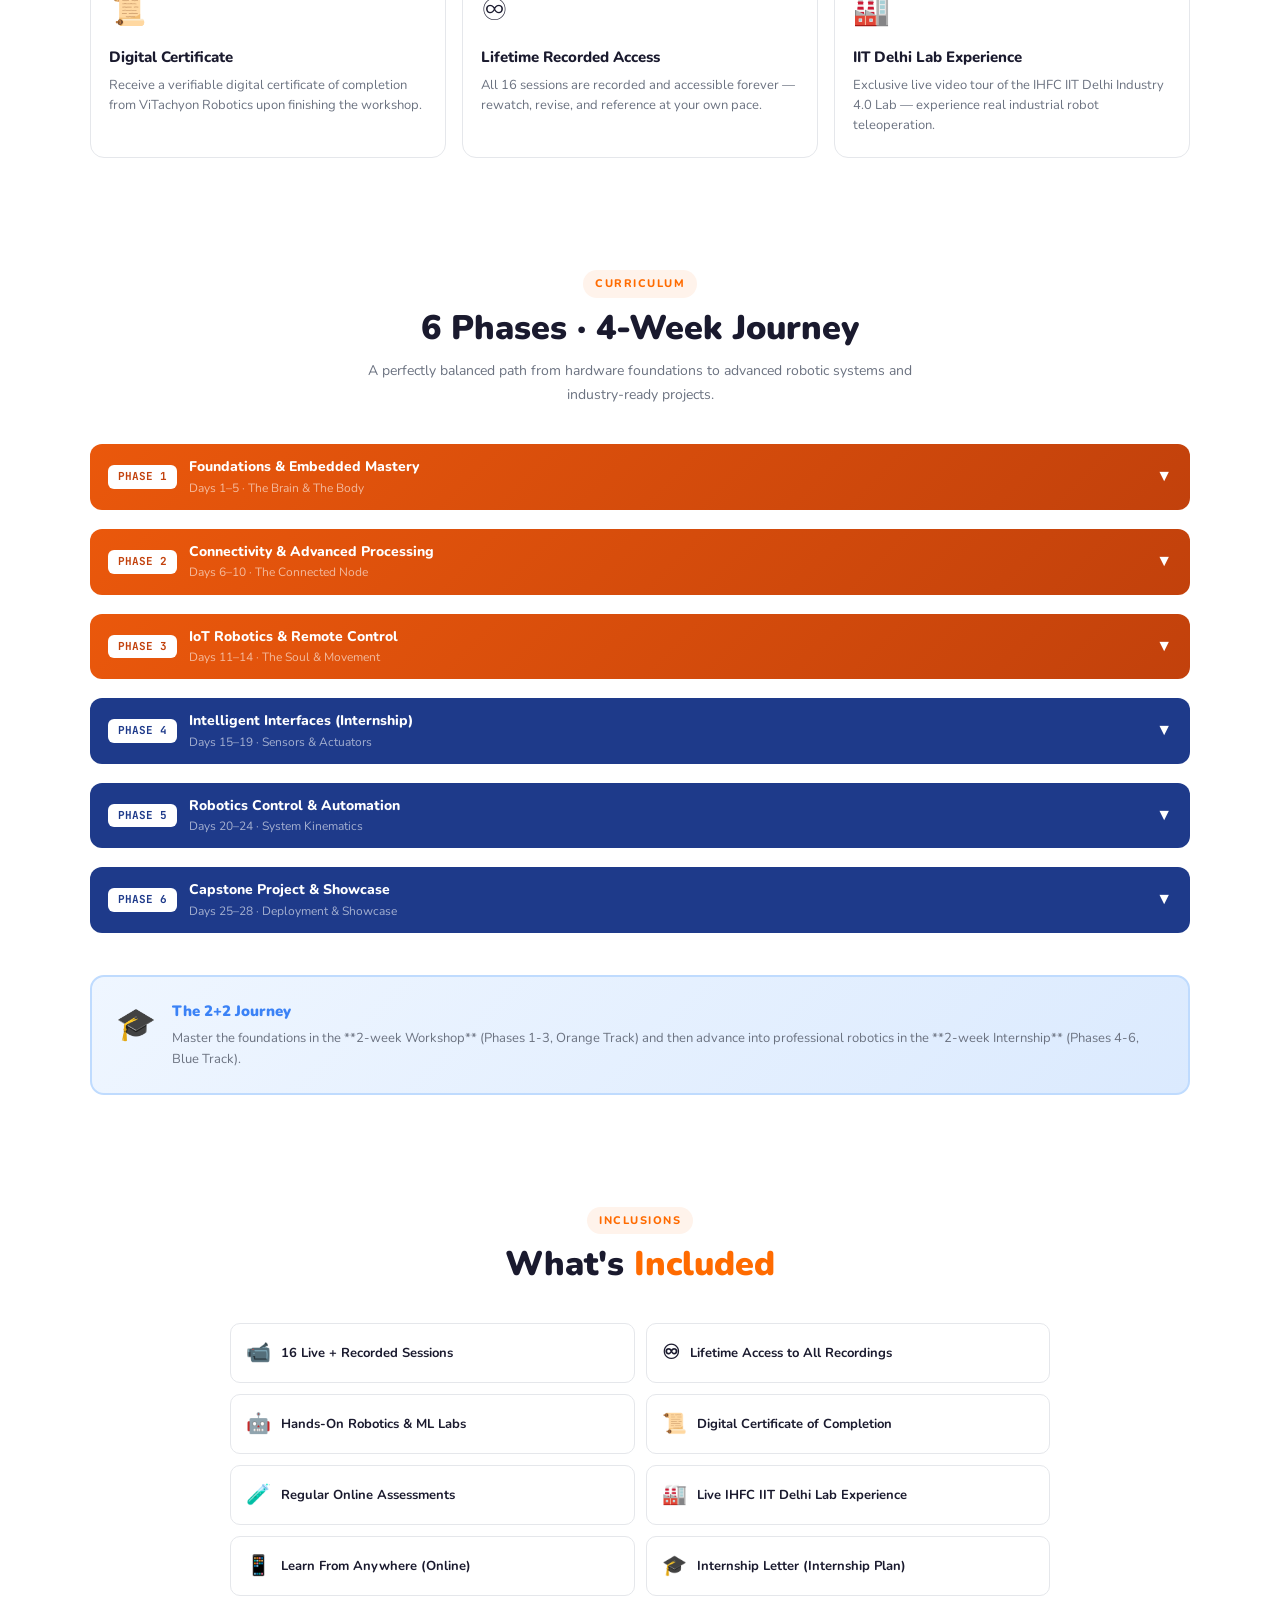
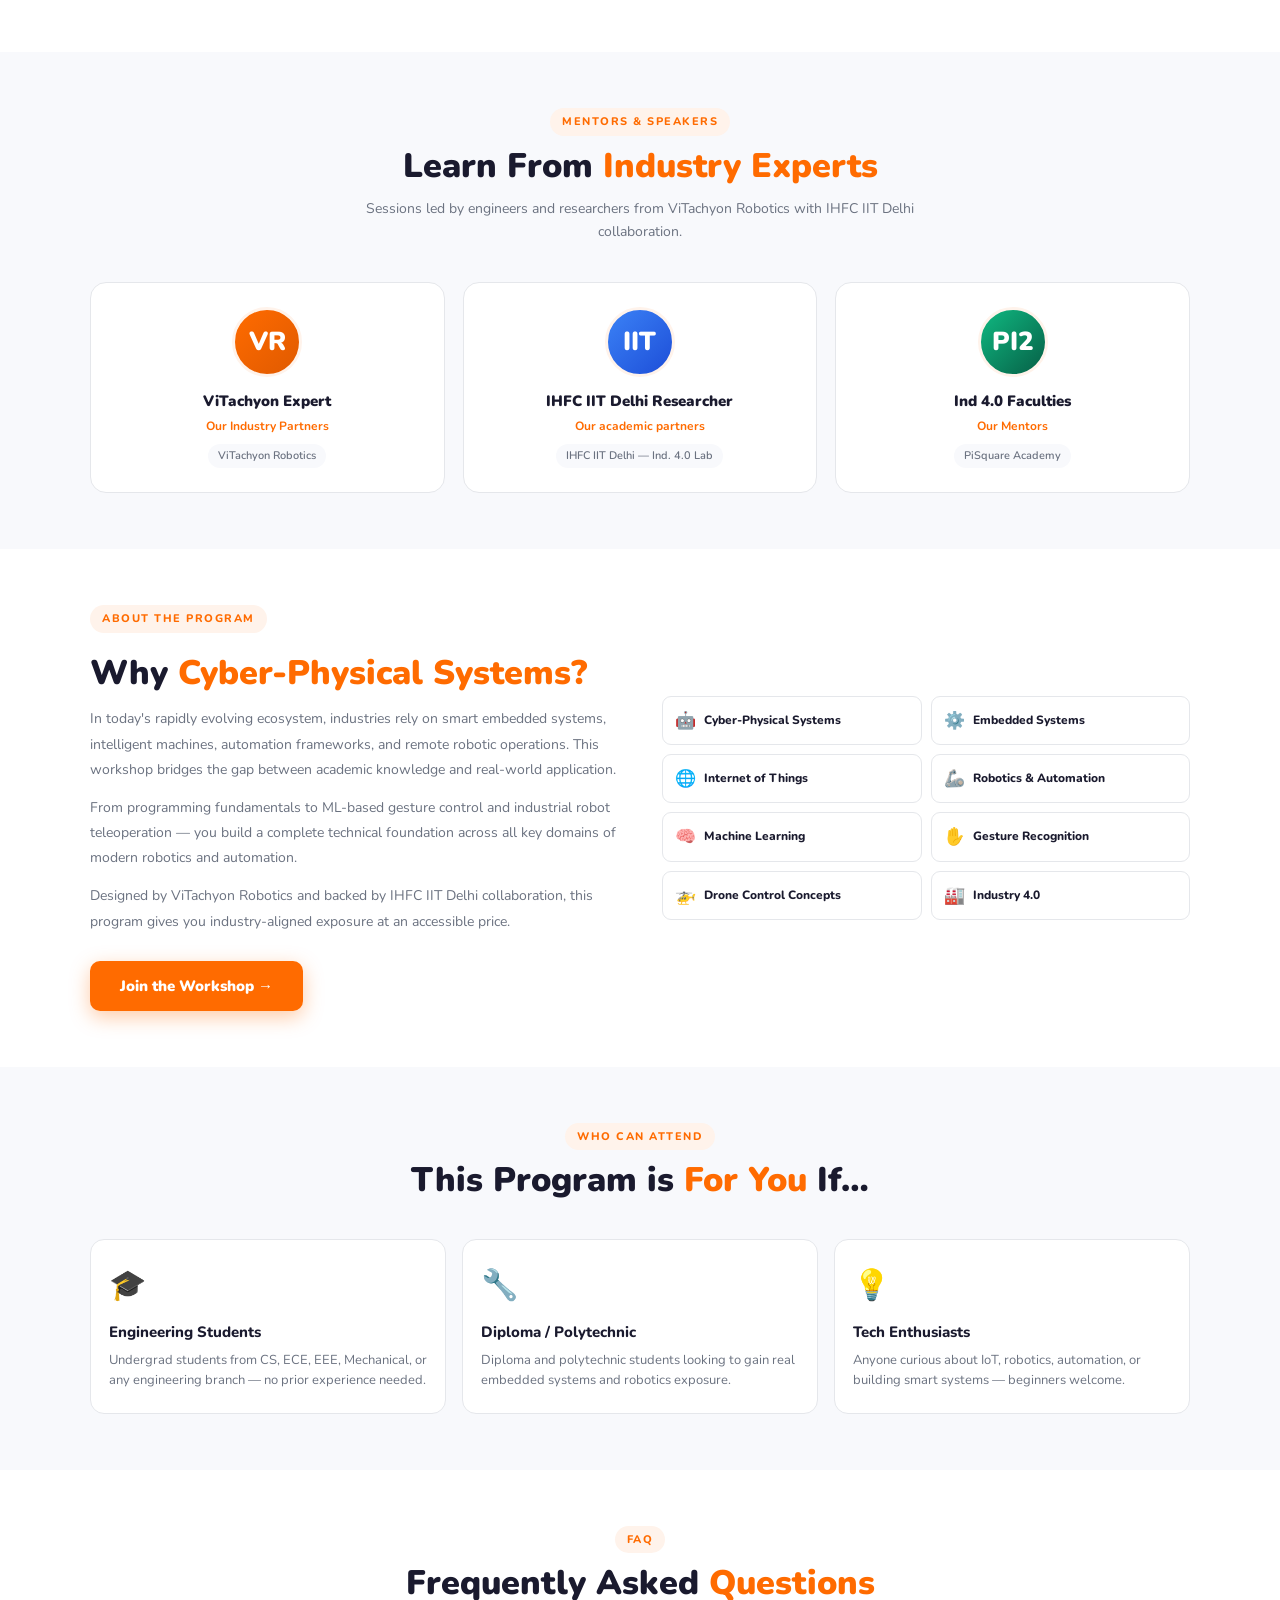
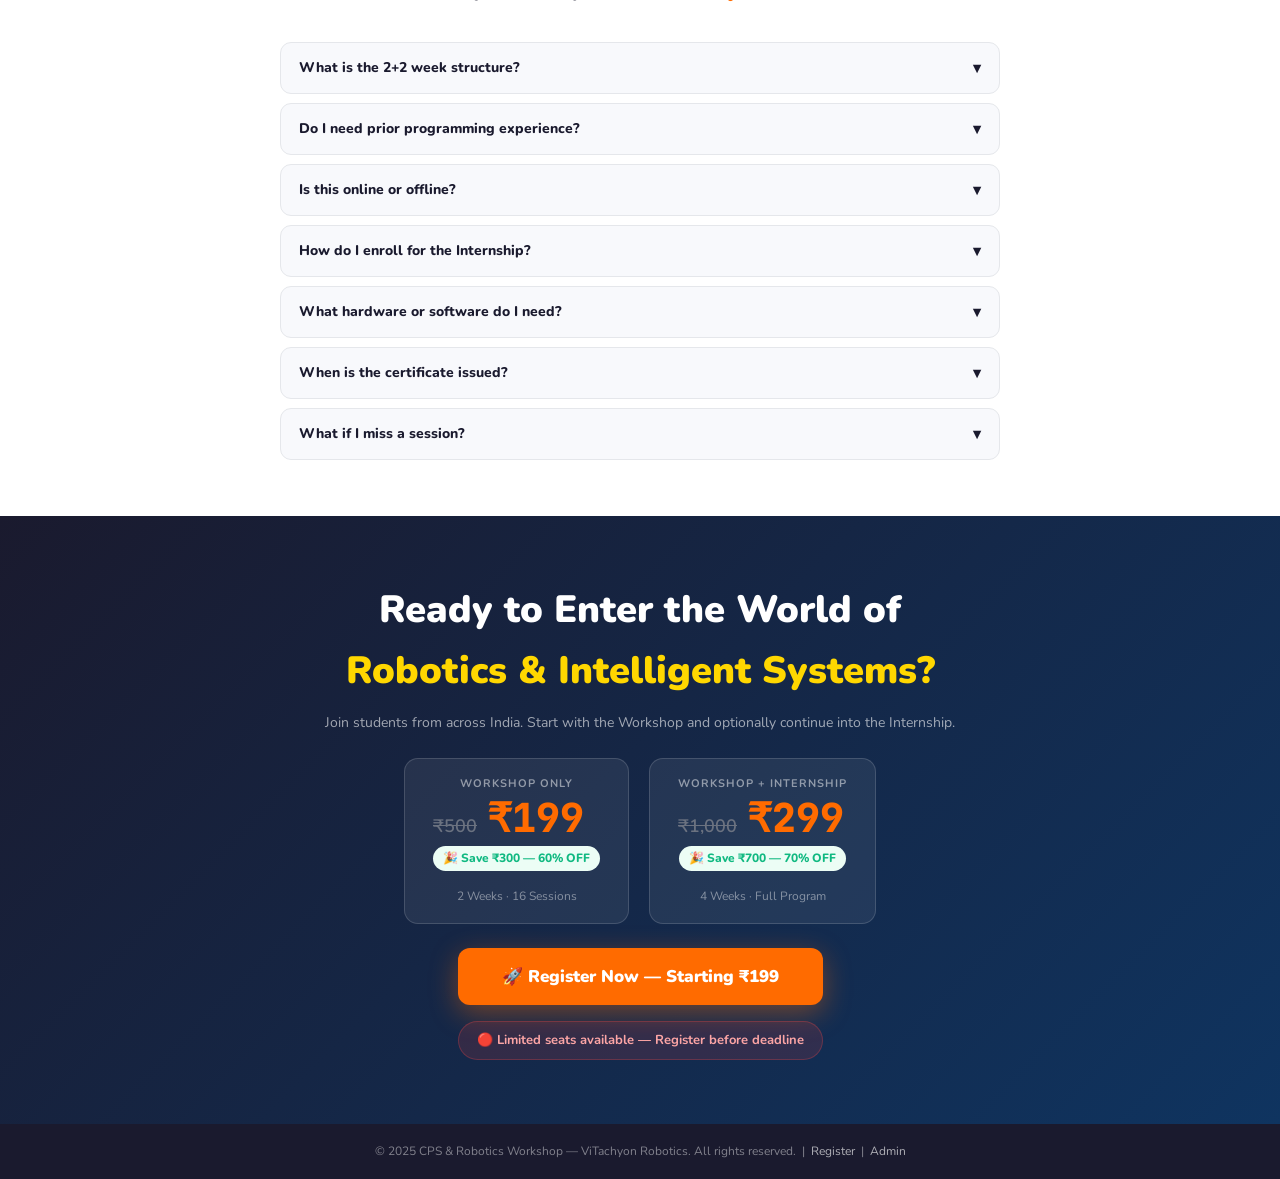
==== commit 667e9447: "course update" ====
--- a/index.html
+++ b/index.html
@@ -1,1305 +1,1026 @@
 <!doctype html>
 <html lang="en">
-  <head>
-    <meta charset="UTF-8" />
-    <meta name="viewport" content="width=device-width, initial-scale=1.0" />
-    <title>
-      CPS & Robotics Workshop + Internship | ViTachyon Robotics x IHFC IIT Delhi
-    </title>
-    <link
-      href="https://fonts.googleapis.com/css2?family=Nunito:wght@400;600;700;800;900&family=JetBrains+Mono:wght@400;700&display=swap"
-      rel="stylesheet"
-    />
-    <link rel="stylesheet" href="css/style.css" />
-  </head>
-  <body>
-    <!-- URGENCY -->
-    <div class="sticky-header" id="sticky-header">
-      <div class="urgency-bar">
-        🔥 <span class="blink">LIMITED SEATS!</span>&nbsp; Workshop @
-        <span class="gold">₹199</span> only — Register before deadline!
-      </div>
-      <!-- NAV -->
-      <nav class="navbar">
-        <div class="nav-logo">
-          <div class="logo-icon">🤖</div>
-          CPS<span style="color: var(--primary)">&amp;Robotics</span>
-        </div>
-        <div class="nav-links">
-          <a href="#structure">Program</a>
-          <a href="#curriculum">Curriculum</a>
-          <a href="#speakers">Mentors</a>
-          <a href="#faq">FAQ</a>
-        </div>
-        <div class="nav-seats">🔴 Limited Seats Left</div>
-        <a href="../Registration/form.html" class="nav-enroll"
-          >Register Now →</a
-        >
-      </nav>
-    </div>
-
-    <!-- HERO -->
-    <section class="hero">
-      <div class="hero-inner">
-        <div>
-          <h1>
-            Cyber-Physical Systems,<br /><span class="hl"
-              >Robotics &amp; ML</span
-            ><br />Teleoperation
-          </h1>
-          <p class="hero-desc">
-            A structured skill-development program from embedded fundamentals to
-            ML-powered gesture control, mecanum rovers, drone concepts, and live
-            Industry 4.0 Lab experience at IIT Delhi.
-          </p>
-          <div class="hero-badges">
-            <div class="hero-badge">📹 16 Live Sessions</div>
-            <div class="hero-badge">🛠 Hands-On Labs</div>
-            <div class="hero-badge">📜 Digital Certificate</div>
-            <div class="hero-badge">♾ Lifetime Access</div>
-            <div class="hero-badge">🏭 IIT Delhi Tour</div>
-          </div>
-          <div class="hero-btns">
-            <a href="../Registration/form.html" class="btn-main"
-              >Register Now @ ₹199 →</a
-            >
-            <a href="#curriculum" class="btn-ghost">View Curriculum</a>
-          </div>
-        </div>
-
-        <!-- PRICING CARD -->
-        <div class="pricing-card">
-          <div class="pc-title">Choose Your Plan</div>
-          <div class="plan-tabs">
-            <div class="plan-tab active" onclick="switchPlan('workshop', this)">
-              Workshop Only
-            </div>
-            <div class="plan-tab" onclick="switchPlan('internship', this)">
-              Workshop + Internship
-            </div>
-          </div>
-
-          <!-- Workshop Plan -->
-          <div class="plan-price active" id="plan-workshop">
-            <div class="price-row">
-              <span class="price-orig">₹500</span>
-              <span class="price-cur">₹199</span>
-            </div>
-            <div class="price-save">🎉 Save ₹300 — 60% OFF</div>
-            <div class="price-note">
-              2 weeks · 16 sessions · Digital Certificate
-            </div>
-          </div>
-
-          <!-- Internship Plan -->
-          <div class="plan-price" id="plan-internship">
-            <div class="price-row">
-              <span class="price-orig">₹1,000</span
-              ><span class="price-cur">₹299 </span>
-            </div>
-            <div class="price-save">🎉 Save ₹700 — 70% OFF</div>
-            <div class="price-note">
-              4 weeks total · Internship certificate + letter
-            </div>
-          </div>
-
-          <div class="cd-box">
-            <div class="cd-label">Early Bird offer ends in</div>
-            <div class="cd-timer">
-              <div class="cd-unit">
-                <span class="cd-num" id="cd-d">00</span
-                ><span class="cd-lbl">Days</span>
-              </div>
-              <div class="cd-sep">:</div>
-              <div class="cd-unit">
-                <span class="cd-num" id="cd-h">00</span
-                ><span class="cd-lbl">Hrs</span>
-              </div>
-              <div class="cd-sep">:</div>
-              <div class="cd-unit">
-                <span class="cd-num" id="cd-m">00</span
-                ><span class="cd-lbl">Min</span>
-              </div>
-              <div class="cd-sep">:</div>
-              <div class="cd-unit">
-                <span class="cd-num" id="cd-s">00</span
-                ><span class="cd-lbl">Sec</span>
-              </div>
-            </div>
-          </div>
-          <a href="../Registration/form.html" class="enroll-btn"
-            >🚀 Register Now</a
-          >
-          <div class="secure-note">
-            🔒 Secure Registration · Instant Confirmation
-          </div>
-          <div class="mini-feats">
-            <div class="mf">
-              <span class="ck">✅</span> 16 Days Live Sessions (60–90 min)
-            </div>
-            <div class="mf">
-              <span class="ck">✅</span> Embedded Systems Hands-On
-            </div>
-            <div class="mf">
-              <span class="ck">✅</span> Bluetooth & WiFi RC car
-            </div>
-            <div class="mf"><span class="ck">✅</span> Digital Certificate</div>
-            <div class="mf">
-              <span class="ck">✅</span> Recorded Sessions (Lifetime)
-            </div>
-            <div class="mf">
-              <span class="ck-extra">🔵</span> +Workshop Certificate
-            </div>
-          </div>
-        </div>
-      </div>
-    </section>
-
-    <!-- STATS -->
-    <div class="stats-strip">
-      <div class="stats-inner">
-        <div class="stat-box">
-          <div class="stat-num">16</div>
-          <div class="stat-label">Guided Sessions</div>
-        </div>
-        <div class="stat-box">
-          <div class="stat-num">4</div>
-          <div class="stat-label">Levels / Tracks</div>
-        </div>
-        <div class="stat-box">
-          <div class="stat-num">6</div>
-          <div class="stat-label">Phases of Learning</div>
-        </div>
-        <div class="stat-box">
-          <div class="stat-num">10K+</div>
-          <div class="stat-label">Join our student community</div>
-        </div>
-        <div class="stat-box">
-          <div class="stat-num">100%</div>
-          <div class="stat-label">Online & Recorded</div>
-        </div>
-      </div>
-    </div>
-
-    <!-- ═══════════════════════════════════════════════════════
+
+<head>
+  <meta charset="UTF-8" />
+  <meta name="viewport" content="width=device-width, initial-scale=1.0" />
+  <title>
+    CPS & Robotics Workshop + Internship | ViTachyon Robotics x IHFC IIT Delhi
+  </title>
+  <link
+    href="https://fonts.googleapis.com/css2?family=Nunito:wght@400;600;700;800;900&family=JetBrains+Mono:wght@400;700&display=swap"
+    rel="stylesheet" />
+  <link rel="stylesheet" href="css/style.css" />
+</head>
+
+<body>
+  <!-- URGENCY -->
+  <div class="sticky-header" id="sticky-header">
+    <div class="urgency-bar">
+      🔥 <span class="blink">LIMITED SEATS!</span>&nbsp; Workshop @
+      <span class="gold">₹199</span> only — Register before deadline!
+    </div>
+    <!-- NAV -->
+    <nav class="navbar">
+      <div class="nav-logo">
+        <div class="logo-icon">🤖</div>
+        CPS<span style="color: var(--primary)">&amp;Robotics</span>
+      </div>
+      <div class="nav-links">
+        <a href="#structure">Program</a>
+        <a href="#curriculum">Curriculum</a>
+        <a href="#speakers">Mentors</a>
+        <a href="#faq">FAQ</a>
+      </div>
+      <div class="nav-seats">🔴 Limited Seats Left</div>
+      <a href="../Registration/form.html" class="nav-enroll">Register Now →</a>
+    </nav>
+  </div>
+
+  <!-- HERO -->
+  <section class="hero">
+    <div class="hero-inner">
+      <div>
+        <h1>
+          Cyber-Physical Systems,<br /><span class="hl">Robotics &amp; ML</span><br />Teleoperation
+        </h1>
+        <p class="hero-desc">
+          A structured skill-development program from embedded fundamentals to
+          ML-powered gesture control, mecanum rovers, drone concepts, and live
+          Industry 4.0 Lab experience at IIT Delhi.
+        </p>
+        <div class="hero-badges">
+          <div class="hero-badge">📹 16 Live Sessions</div>
+          <div class="hero-badge">🛠 Hands-On Labs</div>
+          <div class="hero-badge">📜 Digital Certificate</div>
+          <div class="hero-badge">♾ Lifetime Access</div>
+          <div class="hero-badge">🏭 IIT Delhi Tour</div>
+        </div>
+        <div class="hero-btns">
+          <a href="../Registration/form.html" class="btn-main">Register Now @ ₹199 →</a>
+          <a href="#curriculum" class="btn-ghost">View Curriculum</a>
+        </div>
+      </div>
+
+      <!-- PRICING CARD -->
+      <div class="pricing-card">
+        <div class="pc-title">Choose Your Plan</div>
+        <div class="plan-tabs">
+          <div class="plan-tab active" onclick="switchPlan('workshop', this)">
+            Workshop Only
+          </div>
+          <div class="plan-tab" onclick="switchPlan('internship', this)">
+            Workshop + Internship
+          </div>
+        </div>
+
+        <!-- Workshop Plan -->
+        <div class="plan-price active" id="plan-workshop">
+          <div class="price-row">
+            <span class="price-orig">₹500</span>
+            <span class="price-cur">₹199</span>
+          </div>
+          <div class="price-save">🎉 Save ₹300 — 60% OFF</div>
+          <div class="price-note">
+            2 weeks · 16 sessions · Digital Certificate
+          </div>
+        </div>
+
+        <!-- Internship Plan -->
+        <div class="plan-price" id="plan-internship">
+          <div class="price-row">
+            <span class="price-orig">₹1,000</span><span class="price-cur">₹299 </span>
+          </div>
+          <div class="price-save">🎉 Save ₹700 — 70% OFF</div>
+          <div class="price-note">
+            4 weeks total · Internship certificate + letter
+          </div>
+        </div>
+
+        <div class="cd-box">
+          <div class="cd-label">Early Bird offer ends in</div>
+          <div class="cd-timer">
+            <div class="cd-unit">
+              <span class="cd-num" id="cd-d">00</span><span class="cd-lbl">Days</span>
+            </div>
+            <div class="cd-sep">:</div>
+            <div class="cd-unit">
+              <span class="cd-num" id="cd-h">00</span><span class="cd-lbl">Hrs</span>
+            </div>
+            <div class="cd-sep">:</div>
+            <div class="cd-unit">
+              <span class="cd-num" id="cd-m">00</span><span class="cd-lbl">Min</span>
+            </div>
+            <div class="cd-sep">:</div>
+            <div class="cd-unit">
+              <span class="cd-num" id="cd-s">00</span><span class="cd-lbl">Sec</span>
+            </div>
+          </div>
+        </div>
+        <a href="../Registration/form.html" class="enroll-btn">🚀 Register Now</a>
+        <div class="secure-note">
+          🔒 Secure Registration · Instant Confirmation
+        </div>
+        <div class="mini-feats">
+          <div class="mf">
+            <span class="ck">✅</span> 16 Days Live Sessions (60–90 min)
+          </div>
+          <div class="mf">
+            <span class="ck">✅</span> Embedded Systems Hands-On
+          </div>
+          <div class="mf">
+            <span class="ck">✅</span> Bluetooth & WiFi RC car
+          </div>
+          <div class="mf"><span class="ck">✅</span> Digital Certificate</div>
+          <div class="mf">
+            <span class="ck">✅</span> Recorded Sessions (Lifetime)
+          </div>
+          <div class="mf">
+            <span class="ck-extra">🔵</span> +Workshop Certificate
+          </div>
+        </div>
+      </div>
+    </div>
+  </section>
+
+  <!-- STATS -->
+  <div class="stats-strip">
+    <div class="stats-inner">
+      <div class="stat-box">
+        <div class="stat-num">16</div>
+        <div class="stat-label">Guided Sessions</div>
+      </div>
+      <div class="stat-box">
+        <div class="stat-num">4</div>
+        <div class="stat-label">Levels / Tracks</div>
+      </div>
+      <div class="stat-box">
+        <div class="stat-num">6</div>
+        <div class="stat-label">Phases of Learning</div>
+      </div>
+      <div class="stat-box">
+        <div class="stat-num">10K+</div>
+        <div class="stat-label">Join our student community</div>
+      </div>
+      <div class="stat-box">
+        <div class="stat-num">100%</div>
+        <div class="stat-label">Online & Recorded</div>
+      </div>
+    </div>
+  </div>
+
+  <!-- ═══════════════════════════════════════════════════════
          A GLIMPSE — Podium carousel + infinite photo strip
          Sits above the 2+2 week journey section
          ═══════════════════════════════════════════════════════ -->
-    <section class="glimpse-section" id="glimpse">
-      <!-- Section header -->
-      <div class="section-inner">
-        <div class="sec-hdr glimpse-hdr">
-          <div class="sec-tag">Behind the Scenes</div>
-          <h2>A <span>Glimpse</span> Inside</h2>
-          <p class="sec-sub">
-            Live demos, robots in action, and moments from our sessions —
-            exactly what awaits you.
-          </p>
-        </div>
-      </div>
-
-      <!-- PODIUM VIDEO CAROUSEL -->
-      <!-- id="podiumStage" on the outer wrap is required by JS -->
-      <div class="podium-carousel-wrap" id="podiumStage">
-        <button class="podium-arrow podium-arrow--left" id="podiumPrev">
-          ◀
-        </button>
-
-        <div class="podium-stage">
-          <div class="podium-card">
-            <div class="podium-media-wrap">
-              <video muted loop playsinline width="300">
-                <source src="assets/videos/Bot.mp4" type="video/mp4" />
-              </video>
-            </div>
-          </div>
-
-          <div class="podium-card">
-            <div class="podium-media-wrap">
-              <video muted loop playsinline width="300">
-                <source src="assets/videos/Grinder.mp4" type="video/mp4" />
-              </video>
-            </div>
-          </div>
-
-          <div class="podium-card">
-            <div class="podium-media-wrap">
-              <video muted loop playsinline width="300">
-                <source src="assets/videos/Mecanum.mp4" type="video/mp4" />
-              </video>
-            </div>
-          </div>
-
-          <div class="podium-card">
-            <div class="podium-media-wrap">
-              <video muted loop playsinline width="300">
-                <source src="assets/videos/MJ.mp4" type="video/mp4" />
-              </video>
-            </div>
-          </div>
-
-          <div class="podium-card">
-            <div class="podium-media-wrap">
-              <video muted loop playsinline width="300">
-                <source src="assets/videos/sb-bot.mp4" type="video/mp4" />
-              </video>
-            </div>
-          </div>
-
-          <div class="podium-card">
-            <div class="podium-media-wrap">
-              <video muted loop playsinline width="300">
-                <source src="assets/videos/Water.mp4" type="video/mp4" />
-              </video>
-            </div>
-          </div>
-        </div>
-
-        <button class="podium-arrow podium-arrow--right" id="podiumNext">
-          ▶
-        </button>
-
-        <div class="podium-dots" id="podiumDots"></div>
-      </div>
-
-      <!-- INFINITE LOOPING PHOTO STRIP -->
-      <div class="photo-strip-section">
-        <!--
+  <section class="glimpse-section" id="glimpse">
+    <!-- Section header -->
+    <div class="section-inner">
+      <div class="sec-hdr glimpse-hdr">
+        <div class="sec-tag">Behind the Scenes</div>
+        <h2>A <span>Glimpse</span> Inside</h2>
+        <p class="sec-sub">
+          Live demos, robots in action, and moments from our sessions —
+          exactly what awaits you.
+        </p>
+      </div>
+    </div>
+
+    <!-- PODIUM VIDEO CAROUSEL -->
+    <!-- id="podiumStage" on the outer wrap is required by JS -->
+    <div class="podium-carousel-wrap" id="podiumStage">
+      <button class="podium-arrow podium-arrow--left" id="podiumPrev">
+        ◀
+      </button>
+
+      <div class="podium-stage">
+        <div class="podium-card">
+          <div class="podium-media-wrap">
+            <video muted loop playsinline width="300">
+              <source src="assets/videos/Bot.mp4" type="video/mp4" />
+            </video>
+          </div>
+        </div>
+
+        <div class="podium-card">
+          <div class="podium-media-wrap">
+            <video muted loop playsinline width="300">
+              <source src="assets/videos/Grinder.mp4" type="video/mp4" />
+            </video>
+          </div>
+        </div>
+
+        <div class="podium-card">
+          <div class="podium-media-wrap">
+            <video muted loop playsinline width="300">
+              <source src="assets/videos/Mecanum.mp4" type="video/mp4" />
+            </video>
+          </div>
+        </div>
+
+        <div class="podium-card">
+          <div class="podium-media-wrap">
+            <video muted loop playsinline width="300">
+              <source src="assets/videos/MJ.mp4" type="video/mp4" />
+            </video>
+          </div>
+        </div>
+
+        <div class="podium-card">
+          <div class="podium-media-wrap">
+            <video muted loop playsinline width="300">
+              <source src="assets/videos/sb-bot.mp4" type="video/mp4" />
+            </video>
+          </div>
+        </div>
+
+        <div class="podium-card">
+          <div class="podium-media-wrap">
+            <video muted loop playsinline width="300">
+              <source src="assets/videos/Water.mp4" type="video/mp4" />
+            </video>
+          </div>
+        </div>
+      </div>
+
+      <button class="podium-arrow podium-arrow--right" id="podiumNext">
+        ▶
+      </button>
+
+      <div class="podium-dots" id="podiumDots"></div>
+    </div>
+
+    <!-- INFINITE LOOPING PHOTO STRIP -->
+    <div class="photo-strip-section">
+      <!--
           Infinite marquee technique:
           Two identical .photo-strip-track divs side-by-side inside a flex
           container. CSS animates translateX(-50%) so the second copy snaps
           back seamlessly to position 0 — creating a perfect loop.
           No JS needed; pauses on hover for accessibility.
         -->
-        <div
-          class="photo-strip-inner"
-          aria-label="Workshop photo gallery"
-          role="region"
-        >
-          <div class="photo-strip-marquee">
-            <!-- Original set -->
-            <div class="photo-strip-track">
-              <div class="photo-strip-item">
-                <img
-                  src="assets/images/1.jpg"
-                  alt="Workshop photo 1"
-                  loading="lazy"
-                  decoding="async"
-                />
-              </div>
-              <div class="photo-strip-item">
-                <img
-                  src="assets/images/2.jpg"
-                  alt="Workshop photo 2"
-                  loading="lazy"
-                  decoding="async"
-                />
-              </div>
-              <div class="photo-strip-item">
-                <img
-                  src="assets/images/3.jpg"
-                  alt="Workshop photo 3"
-                  loading="lazy"
-                  decoding="async"
-                />
-              </div>
-              <div class="photo-strip-item">
-                <img
-                  src="assets/images/4.jpg"
-                  alt="Workshop photo 4"
-                  loading="lazy"
-                  decoding="async"
-                />
-              </div>
-              <div class="photo-strip-item">
-                <img
-                  src="assets/images/5.jpg"
-                  alt="Workshop photo 5"
-                  loading="lazy"
-                  decoding="async"
-                />
-              </div>
-              <div class="photo-strip-item">
-                <img
-                  src="assets/images/6.jpg"
-                  alt="Workshop photo 6"
-                  loading="lazy"
-                  decoding="async"
-                />
-              </div>
-              <div class="photo-strip-item">
-                <img
-                  src="assets/images/7.jpg"
-                  alt="Workshop photo 7"
-                  loading="lazy"
-                  decoding="async"
-                />
-              </div>
-              <div class="photo-strip-item">
-                <img
-                  src="assets/images/8.jpg"
-                  alt="Workshop photo 8"
-                  loading="lazy"
-                  decoding="async"
-                />
-              </div>
-              <div class="photo-strip-item">
-                <img
-                  src="assets/images/9.jpg"
-                  alt="Workshop photo 9"
-                  loading="lazy"
-                  decoding="async"
-                />
-              </div>
-              <div class="photo-strip-item">
-                <img
-                  src="assets/images/10.jpg"
-                  alt="Workshop photo 10"
-                  loading="lazy"
-                  decoding="async"
-                />
-              </div>
-              <div class="photo-strip-item">
-                <img
-                  src="assets/images/11.jpg"
-                  alt="Workshop photo 11"
-                  loading="lazy"
-                  decoding="async"
-                />
-              </div>
-              <div class="photo-strip-item">
-                <img
-                  src="assets/images/12.jpg"
-                  alt="Workshop photo 12"
-                  loading="lazy"
-                  decoding="async"
-                />
-              </div>
-              <div class="photo-strip-item">
-                <img
-                  src="assets/images/13.jpg"
-                  alt="Workshop photo 13"
-                  loading="lazy"
-                  decoding="async"
-                />
-              </div>
-            </div>
-
-            <!-- Duplicate set — required for seamless infinite loop -->
-            <div class="photo-strip-track" aria-hidden="true">
-              <div class="photo-strip-item">
-                <img
-                  src="assets/images/1.jpg"
-                  alt=""
-                  loading="lazy"
-                  decoding="async"
-                />
-              </div>
-              <div class="photo-strip-item">
-                <img
-                  src="assets/images/2.jpg"
-                  alt=""
-                  loading="lazy"
-                  decoding="async"
-                />
-              </div>
-              <div class="photo-strip-item">
-                <img
-                  src="assets/images/3.jpg"
-                  alt=""
-                  loading="lazy"
-                  decoding="async"
-                />
-              </div>
-              <div class="photo-strip-item">
-                <img
-                  src="assets/images/4.jpg"
-                  alt=""
-                  loading="lazy"
-                  decoding="async"
-                />
-              </div>
-              <div class="photo-strip-item">
-                <img
-                  src="assets/images/5.jpg"
-                  alt=""
-                  loading="lazy"
-                  decoding="async"
-                />
-              </div>
-              <div class="photo-strip-item">
-                <img
-                  src="assets/images/6.jpg"
-                  alt=""
-                  loading="lazy"
-                  decoding="async"
-                />
-              </div>
-              <div class="photo-strip-item">
-                <img
-                  src="assets/images/7.jpg"
-                  alt=""
-                  loading="lazy"
-                  decoding="async"
-                />
-              </div>
-              <div class="photo-strip-item">
-                <img
-                  src="assets/images/8.jpg"
-                  alt=""
-                  loading="lazy"
-                  decoding="async"
-                />
-              </div>
-              <div class="photo-strip-item">
-                <img
-                  src="assets/images/9.jpg"
-                  alt=""
-                  loading="lazy"
-                  decoding="async"
-                />
-              </div>
-              <div class="photo-strip-item">
-                <img
-                  src="assets/images/10.jpg"
-                  alt=""
-                  loading="lazy"
-                  decoding="async"
-                />
-              </div>
-              <div class="photo-strip-item">
-                <img
-                  src="assets/images/11.jpg"
-                  alt=""
-                  loading="lazy"
-                  decoding="async"
-                />
-              </div>
-              <div class="photo-strip-item">
-                <img
-                  src="assets/images/12.jpg"
-                  alt=""
-                  loading="lazy"
-                  decoding="async"
-                />
-              </div>
-              <div class="photo-strip-item">
-                <img
-                  src="assets/images/13.jpg"
-                  alt=""
-                  loading="lazy"
-                  decoding="async"
-                />
-              </div>
-            </div>
-          </div>
-          <!-- /.photo-strip-marquee -->
-        </div>
-        <!-- /.photo-strip-inner -->
-      </div>
-      <!-- /.photo-strip-section -->
-    </section>
-    <!-- /.glimpse-section -->
-
-    <section class="section" id="structure">
-      <div class="section-inner">
-        <div class="sec-hdr">
-          <div class="sec-tag">Program Structure</div>
-          <h2>The <span>2 + 2 Week</span> Journey</h2>
-          <p class="sec-sub">
-            Start with the workshop — then optionally continue into a full
-            internship for deeper learning and a formal certificate.
-          </p>
-        </div>
-        <div class="structure-grid fade-in">
-          <div class="struct-card workshop">
-            <div class="struct-badge">🛠 Weeks 1–2</div>
-            <h3>Workshop Program</h3>
-            <p>
-              Structured skill-development across 4 progressive levels — from
-              programming fundamentals and embedded systems to autonomous
-              robotics and ML-enabled gesture control.
-            </p>
-            <div class="price-row">
-              <span class="price-orig">₹500</span>
-              <span class="price-cur">₹199</span>
-            </div>
-            <div class="price-save">🎉 Save ₹300 — 60% OFF</div>
-            <ul class="struct-list">
-              <li>16 guided online sessions</li>
-              <li>60–90 minutes per session</li>
-              <li>Arduino, ESP32, IoT, Robotics</li>
-              <li>MediaPipe gesture recognition</li>
-              <li>Digital certificate on completion</li>
-              <li>Recorded sessions — lifetime access</li>
-            </ul>
-          </div>
-          <div class="struct-card internship">
-            <div class="struct-badge">🎓 Weeks 3–4</div>
-            <h3>Internship Extension</h3>
-            <p>
-              For students who want to go deeper — a formal 2-week online
-              internship continuation with advanced projects, live IHFC IIT
-              Delhi Industry 4.0 Lab tour, and an internship letter.
-            </p>
-            <div class="price-row">
-              <span class="price-orig">₹1,000</span
-              ><span class="price-cur">₹299 </span>
-            </div>
-            <div class="price-save">🎉 Save ₹700 — 70% OFF</div>
-            <ul class="struct-list" style="--check-color: var(--info)">
-              <li>Builds directly on workshop content</li>
-              <li>Advanced ML teleoperation exposure</li>
-              <li>Live IHFC IIT Delhi Lab tour session</li>
-              <li>Formal internship completion letter</li>
-              <li>Industry 4.0 internship certificate</li>
-              <li>Optional — enroll anytime during workshop</li>
-            </ul>
-          </div>
-        </div>
-      </div>
-    </section>
-
-    <!-- WHAT YOU GET -->
-    <section class="section" style="background: var(--white)">
-      <div class="section-inner">
-        <div class="sec-hdr">
-          <div class="sec-tag">What You Get</div>
-          <h2>Everything You Need to <span>Succeed</span></h2>
-          <p class="sec-sub">
-            Not just a workshop — a complete technology learning experience
-            designed by ViTachyon Robotics with industry-aligned curriculum.
-          </p>
-        </div>
-        <div class="features-grid fade-in">
-          <div class="feat-card">
-            <span class="feat-icon">🖥️</span>
-            <h3>Live Online Sessions</h3>
-            <p>
-              16 instructor-led live sessions over 2 weeks with real-time Q&A,
-              structured labs, and interactive concept delivery.
-            </p>
-          </div>
-          <div class="feat-card">
-            <span class="feat-icon">🤖</span>
-            <h3>Hands-On Robotics Labs</h3>
-            <p>
-              Practical software labs covering Arduino, ESP32, robot kinematics,
-              mecanum drive, and gesture-based teleoperation.
-            </p>
-          </div>
-          <div class="feat-card">
-            <span class="feat-icon">🧠</span>
-            <h3>ML Gesture Control</h3>
-            <p>
-              Implement MediaPipe-based hand gesture recognition to control
-              robotic systems — a rare skill at workshop level.
-            </p>
-          </div>
-          <div class="feat-card">
-            <span class="feat-icon">📜</span>
-            <h3>Digital Certificate</h3>
-            <p>
-              Receive a verifiable digital certificate of completion from
-              ViTachyon Robotics upon finishing the workshop.
-            </p>
-          </div>
-          <div class="feat-card">
-            <span class="feat-icon">♾</span>
-            <h3>Lifetime Recorded Access</h3>
-            <p>
-              All 16 sessions are recorded and accessible forever — rewatch,
-              revise, and reference at your own pace.
-            </p>
-          </div>
-          <div class="feat-card">
-            <span class="feat-icon">🏭</span>
-            <h3>IIT Delhi Lab Experience</h3>
-            <p>
-              Exclusive live video tour of the IHFC IIT Delhi Industry 4.0 Lab —
-              experience real industrial robot teleoperation.
-            </p>
-          </div>
-        </div>
-      </div>
-    </section>
-
-    <!-- CURRICULUM -->
-    <section class="section" id="curriculum" style="background: var(--white)">
-      <div class="section-inner">
-        <div class="sec-hdr">
-          <div class="sec-tag">Curriculum</div>
-          <h2>4 Levels · 6 Phases · <span>16 Days</span></h2>
-          <p class="sec-sub">
-            Click any level to explore the sessions. Each phase builds on the
-            previous — no gaps, no fluff.
-          </p>
-        </div>
-
-        <!-- LEVEL 1 -->
-        <div class="phase-block fade-in">
-          <div class="phase-header">
-            <div class="phase-num">LEVEL 1</div>
-            <div>
-              <h3>Programming & Embedded Foundations</h3>
-              <p>Days 1–4 · Phase 1 & 2</p>
-            </div>
-            <div class="arrow">▼</div>
-          </div>
-          <div class="phase-content">
-            <div class="curric-grid">
-              <div class="day-item">
-                <div class="day-badge">Day 1</div>
-                <div class="day-info">
-                  <h4>Intro to CPS & Robotics + IDE Setup</h4>
-                  <p>
-                    Overview of Cyber-Physical Systems, robotics landscape,
-                    toolchain installation, and first program run.
-                  </p>
-                  <div class="day-tags">
-                    <span class="dtag th">Theory</span
-                    ><span class="dtag lb">Lab</span>
-                  </div>
-                </div>
-              </div>
-              <div class="day-item">
-                <div class="day-badge">Day 2</div>
-                <div class="day-info">
-                  <h4>Programming Fundamentals for Robotics</h4>
-                  <p>
-                    Variables, loops, conditionals, functions — applied in the
-                    context of embedded control systems.
-                  </p>
-                  <div class="day-tags">
-                    <span class="dtag th">Theory</span
-                    ><span class="dtag lb">Lab</span>
-                  </div>
-                </div>
-              </div>
-              <div class="day-item">
-                <div class="day-badge">Day 3</div>
-                <div class="day-info">
-                  <h4>Arduino Basics — GPIO, Sensors & Actuators</h4>
-                  <p>
-                    Digital/analog I/O, LED control, button input, servo and DC
-                    motor interfacing on Arduino Uno.
-                  </p>
-                  <div class="day-tags">
-                    <span class="dtag th">Theory</span
-                    ><span class="dtag lb">Lab</span>
-                  </div>
-                </div>
-              </div>
-              <div class="day-item">
-                <div class="day-badge">Day 4</div>
-                <div class="day-info">
-                  <h4>Sensor Fusion & Data Processing</h4>
-                  <p>
-                    Reading and combining sensor data (ultrasonic, IR, temp),
-                    filtering noise, serial debug output.
-                  </p>
-                  <div class="day-tags">
-                    <span class="dtag th">Theory</span
-                    ><span class="dtag lb">Lab</span>
-                  </div>
-                </div>
-              </div>
-            </div>
-          </div>
-        </div>
-
-        <!-- LEVEL 2 -->
-        <div class="phase-block fade-in">
-          <div
-            class="phase-header"
-            style="background: linear-gradient(135deg, #065f46, #047857)"
-          >
-            <div class="phase-num" style="background: #10b981; color: #fff">
-              LEVEL 2
-            </div>
-            <div>
-              <h3>IoT & Connected Robotics</h3>
-              <p>Days 5–8 · Phase 3</p>
-            </div>
-            <div class="arrow">▼</div>
-          </div>
-          <div class="phase-content">
-            <div class="curric-grid">
-              <div class="day-item">
-                <div class="day-badge">Day 5</div>
-                <div class="day-info">
-                  <h4>ESP32 & WiFi Connectivity</h4>
-                  <p>
-                    Introduction to ESP32, WiFi provisioning, TCP/UDP basics,
-                    and first networked sensor project.
-                  </p>
-                  <div class="day-tags">
-                    <span class="dtag th">Theory</span
-                    ><span class="dtag lb">Lab</span>
-                  </div>
-                </div>
-              </div>
-              <div class="day-item">
-                <div class="day-badge">Day 6</div>
-                <div class="day-info">
-                  <h4>MQTT & IoT Protocols</h4>
-                  <p>
-                    Publish-subscribe model, MQTT broker setup, remote sensor
-                    dashboards and cloud data logging.
-                  </p>
-                  <div class="day-tags">
-                    <span class="dtag th">Theory</span
-                    ><span class="dtag lb">Lab</span>
-                  </div>
-                </div>
-              </div>
-              <div class="day-item">
-                <div class="day-badge">Day 7</div>
-                <div class="day-info">
-                  <h4>Remote Robot Control via Web</h4>
-                  <p>
-                    Build a web interface to command a robot over WiFi — HTTP
-                    endpoints, button controls, live status.
-                  </p>
-                  <div class="day-tags">
-                    <span class="dtag lb">Lab</span
-                    ><span class="dtag pr">Project</span>
-                  </div>
-                </div>
-              </div>
-              <div class="day-item">
-                <div class="day-badge">Day 8</div>
-                <div class="day-info">
-                  <h4>Assessment + Hands-On Challenge</h4>
-                  <p>
-                    Concept assessment and practical mini-challenge on IoT
-                    control. Feedback and Q&A session.
-                  </p>
-                  <div class="day-tags">
-                    <span class="dtag cp">Assessment</span>
-                  </div>
-                </div>
-              </div>
-            </div>
-          </div>
-        </div>
-
-        <!-- LEVEL 3 -->
-        <div class="phase-block fade-in">
-          <div
-            class="phase-header"
-            style="background: linear-gradient(135deg, #6d28d9, #4c1d95)"
-          >
-            <div class="phase-num" style="background: #a78bfa; color: #1a1a2e">
-              LEVEL 3
-            </div>
-            <div>
-              <h3>Autonomous Robotics & ML Gesture Control</h3>
-              <p>Days 9–14 · Phase 4 & 5</p>
-            </div>
-            <div class="arrow">▼</div>
-          </div>
-          <div class="phase-content">
-            <div class="curric-grid">
-              <div class="day-item">
-                <div class="day-badge">Day 9</div>
-                <div class="day-info">
-                  <h4>Mecanum Wheel Drive & Omnidirectional Motion</h4>
-                  <p>
-                    Mecanum wheel kinematics, motor mixing math, holonomic
-                    motion patterns, and lab implementation.
-                  </p>
-                  <div class="day-tags">
-                    <span class="dtag th">Theory</span
-                    ><span class="dtag lb">Lab</span>
-                  </div>
-                </div>
-              </div>
-              <div class="day-item">
-                <div class="day-badge">Day 10</div>
-                <div class="day-info">
-                  <h4>Computer Vision Basics with OpenCV</h4>
-                  <p>
-                    Frames, color spaces, contour detection, simple object
-                    tracking — foundation for gesture ML.
-                  </p>
-                  <div class="day-tags">
-                    <span class="dtag th">Theory</span
-                    ><span class="dtag lb">Lab</span>
-                  </div>
-                </div>
-              </div>
-              <div class="day-item">
-                <div class="day-badge">Day 11</div>
-                <div class="day-info">
-                  <h4>MediaPipe Hand Gesture Recognition</h4>
-                  <p>
-                    Real-time 21-keypoint hand landmark detection with
-                    MediaPipe, gesture classification pipeline.
-                  </p>
-                  <div class="day-tags">
-                    <span class="dtag ml">ML</span
-                    ><span class="dtag lb">Lab</span>
-                  </div>
-                </div>
-              </div>
-              <div class="day-item">
-                <div class="day-badge">Day 12</div>
-                <div class="day-info">
-                  <h4>Gesture-Controlled Robot Teleoperation</h4>
-                  <p>
-                    Bridge gesture commands to robot actuators wirelessly — full
-                    end-to-end ML teleoperation demo.
-                  </p>
-                  <div class="day-tags">
-                    <span class="dtag ml">ML</span
-                    ><span class="dtag pr">Project</span>
-                  </div>
-                </div>
-              </div>
-              <div class="day-item">
-                <div class="day-badge">Day 13</div>
-                <div class="day-info">
-                  <h4>Wireless Gyro-Based Control</h4>
-                  <p>
-                    Gyro & accelerometer-based command generation, motion/tilt
-                    control, wireless sender-receiver systems.
-                  </p>
-                  <div class="day-tags">
-                    <span class="dtag th">Theory</span
-                    ><span class="dtag lb">Lab</span>
-                  </div>
-                </div>
-              </div>
-              <div class="day-item">
-                <div class="day-badge">Day 14</div>
-                <div class="day-info">
-                  <h4>Drone Control Concepts & Architecture</h4>
-                  <p>
-                    Roll, pitch, yaw, throttle basics, safety awareness,
-                    educational prototype-level drone architecture.
-                  </p>
-                  <div class="day-tags">
-                    <span class="dtag th">Theory</span>
-                  </div>
-                </div>
-              </div>
-            </div>
-          </div>
-        </div>
-
-        <!-- LEVEL 4 -->
-        <div class="phase-block fade-in">
-          <div
-            class="phase-header"
-            style="background: linear-gradient(135deg, #0f3460, #1a1a2e)"
-          >
-            <div class="phase-num" style="background: #ffd700; color: #1a1a2e">
-              LEVEL 4
-            </div>
-            <div>
-              <h3>Industry Exposure & Closing Track</h3>
-              <p>Days 15–16 · Phase 6 — IHFC IIT Delhi Live Experience</p>
-            </div>
-            <div class="arrow">▼</div>
-          </div>
-          <div class="phase-content">
-            <div class="curric-grid">
-              <div
-                class="day-item"
-                style="border-color: #ffd700; background: #fffbeb"
-              >
-                <div class="day-badge" style="background: #d97706">Day 15</div>
-                <div class="day-info">
-                  <h4>🏭 Live IHFC IIT Delhi Industry 4.0 Lab Tour</h4>
-                  <p>
-                    Live video tour — experience industrial robot teleoperation
-                    with ViTachyon Robotics at IHFC IIT Delhi.
-                  </p>
-                  <div class="day-tags">
-                    <span class="dtag cp">Industry</span>
-                  </div>
-                </div>
-              </div>
-              <div
-                class="day-item"
-                style="border-color: #ea580c; background: #fff7ed"
-              >
-                <div class="day-badge" style="background: #ea580c">Day 16</div>
-                <div class="day-info">
-                  <h4>🏆 Closing Session — Q&A & Next Steps</h4>
-                  <p>
-                    Concept recap, open Q&A, guidance on future growth paths in
-                    robotics, automation, and AI.
-                  </p>
-                  <div class="day-tags">
-                    <span class="dtag pr">Closing</span>
-                  </div>
-                </div>
-              </div>
-            </div>
-          </div>
-        </div>
-
-        <div class="internship-note fade-in">
-          <div class="ni">🎓</div>
-          <div>
-            <h4>Want More? Continue with the 2-Week Internship</h4>
-            <p>
-              After completing the workshop, you can optionally enroll in the
-              internship extension (Weeks 3–4) for advanced project work, deeper
-              mentorship, and a formal internship certificate + letter from
-              ViTachyon Robotics. The internship builds directly on top of your
-              workshop experience.
-            </p>
-          </div>
-        </div>
-      </div>
-    </section>
-
-    <!-- INCLUSIONS -->
-    <section class="section" style="background: var(--white)">
-      <div class="section-inner">
-        <div class="sec-hdr">
-          <div class="sec-tag">Inclusions</div>
-          <h2>What's <span>Included</span></h2>
-        </div>
-        <div class="inc-grid fade-in">
-          <div class="inc-item">
-            <span class="ii">📹</span> 16 Live + Recorded Sessions
-          </div>
-          <div class="inc-item">
-            <span class="ii">♾</span> Lifetime Access to All Recordings
-          </div>
-          <div class="inc-item">
-            <span class="ii">🤖</span> Hands-On Robotics & ML Labs
-          </div>
-          <div class="inc-item">
-            <span class="ii">📜</span> Digital Certificate of Completion
-          </div>
-          <div class="inc-item">
-            <span class="ii">🧪</span> Regular Online Assessments
-          </div>
-          <div class="inc-item">
-            <span class="ii">🏭</span> Live IHFC IIT Delhi Lab Experience
-          </div>
-          <div class="inc-item">
-            <span class="ii">📱</span> Learn From Anywhere (Online)
-          </div>
-          <div class="inc-item">
-            <span class="ii">🎓</span> Internship Letter (Internship Plan)
-          </div>
-        </div>
-      </div>
-    </section>
-
-    <!-- SPEAKERS / MENTORS -->
-    <section class="section" id="speakers">
-      <div class="section-inner">
-        <div class="sec-hdr">
-          <div class="sec-tag">Mentors & Speakers</div>
-          <h2>Learn From <span>Industry Experts</span></h2>
-          <p class="sec-sub">
-            Sessions led by engineers and researchers from ViTachyon Robotics
-            with IHFC IIT Delhi collaboration.
-          </p>
-        </div>
-        <div class="speakers-grid fade-in">
-          <div class="speaker-card">
-            <div class="speaker-avatar">VR</div>
-            <h3>ViTachyon Expert</h3>
-            <div class="speaker-role">Our Industry Partners</div>
-            <div class="speaker-org">ViTachyon Robotics</div>
-          </div>
-          <div class="speaker-card">
-            <div
-              class="speaker-avatar"
-              style="background: linear-gradient(135deg, #3b82f6, #1d4ed8)"
-            >
-              IIT
-            </div>
-            <h3>IHFC IIT Delhi Researcher</h3>
-            <div class="speaker-role">Our academic partners</div>
-            <div class="speaker-org">IHFC IIT Delhi — Ind. 4.0 Lab</div>
-          </div>
-          <div class="speaker-card">
-            <div
-              class="speaker-avatar"
-              style="background: linear-gradient(135deg, #10b981, #065f46)"
-            >
-              PI2
-            </div>
-            <h3>Ind 4.0 Faculties</h3>
-            <div class="speaker-role">Our Mentors</div>
-            <div class="speaker-org">PiSquare Academy</div>
-          </div>
-        </div>
-      </div>
-    </section>
-
-    <!-- ABOUT -->
-    <section class="section" style="background: var(--white)">
-      <div class="section-inner">
-        <div class="about-grid fade-in">
-          <div class="about-text">
-            <div class="sec-tag">About the Program</div>
-            <h2 style="text-align: left; margin-top: 10px">
-              Why <span>Cyber-Physical Systems?</span>
-            </h2>
-            <p>
-              In today's rapidly evolving ecosystem, industries rely on smart
-              embedded systems, intelligent machines, automation frameworks, and
-              remote robotic operations. This workshop bridges the gap between
-              academic knowledge and real-world application.
-            </p>
-            <p>
-              From programming fundamentals to ML-based gesture control and
-              industrial robot teleoperation — you build a complete technical
-              foundation across all key domains of modern robotics and
-              automation.
-            </p>
-            <p>
-              Designed by ViTachyon Robotics and backed by IHFC IIT Delhi
-              collaboration, this program gives you industry-aligned exposure at
-              an accessible price.
-            </p>
-            <a
-              href="../Registration/form.html"
-              class="btn-main"
-              style="margin-top: 14px; display: inline-block"
-              >Join the Workshop →</a
-            >
-          </div>
-          <div class="pillars-grid">
-            <div class="pc">
-              <span class="picon">🤖</span> Cyber-Physical Systems
-            </div>
-            <div class="pc"><span class="picon">⚙️</span> Embedded Systems</div>
-            <div class="pc">
-              <span class="picon">🌐</span> Internet of Things
-            </div>
-            <div class="pc">
-              <span class="picon">🦾</span> Robotics & Automation
-            </div>
-            <div class="pc"><span class="picon">🧠</span> Machine Learning</div>
-            <div class="pc">
-              <span class="picon">✋</span> Gesture Recognition
-            </div>
-            <div class="pc">
-              <span class="picon">🚁</span> Drone Control Concepts
-            </div>
-            <div class="pc"><span class="picon">🏭</span> Industry 4.0</div>
-          </div>
-        </div>
-      </div>
-    </section>
-
-    <!-- WHO CAN ATTEND -->
-    <section class="section">
-      <div class="section-inner">
-        <div class="sec-hdr">
-          <div class="sec-tag">Who Can Attend</div>
-          <h2>This Program is <span>For You</span> If…</h2>
-        </div>
-        <div class="features-grid fade-in">
-          <div class="feat-card">
-            <span class="feat-icon">🎓</span>
-            <h3>Engineering Students</h3>
-            <p>
-              Undergrad students from CS, ECE, EEE, Mechanical, or any
-              engineering branch — no prior experience needed.
-            </p>
-          </div>
-          <div class="feat-card">
-            <span class="feat-icon">🔧</span>
-            <h3>Diploma / Polytechnic</h3>
-            <p>
-              Diploma and polytechnic students looking to gain real embedded
-              systems and robotics exposure.
-            </p>
-          </div>
-          <div class="feat-card">
-            <span class="feat-icon">💡</span>
-            <h3>Tech Enthusiasts</h3>
-            <p>
-              Anyone curious about IoT, robotics, automation, or building smart
-              systems — beginners welcome.
-            </p>
-          </div>
-        </div>
-      </div>
-    </section>
-
-    <!-- FAQ -->
-    <section class="section" id="faq" style="background: var(--white)">
-      <div class="section-inner">
-        <div class="sec-hdr">
-          <div class="sec-tag">FAQ</div>
-          <h2>Frequently Asked <span>Questions</span></h2>
-        </div>
-        <div class="faq-list fade-in">
-          <div class="faq-item">
-            <button class="faq-q" onclick="toggleFaq(this)">
-              What is the 2+2 week structure? <span class="faq-arrow">▾</span>
-            </button>
-            <div class="faq-a">
-              <div class="faq-a-inner">
-                The first 2 weeks is the Workshop program at ₹199 — 16 live
-                sessions covering CPS, embedded systems, robotics, IoT, and ML
-                gesture control. The next 2 weeks is an optional Internship
-                extension for students who want deeper learning, a formal
-                internship letter, and live IHFC IIT Delhi Lab experience.
-              </div>
-            </div>
-          </div>
-          <div class="faq-item">
-            <button class="faq-q" onclick="toggleFaq(this)">
-              Do I need prior programming experience?
-              <span class="faq-arrow">▾</span>
-            </button>
-            <div class="faq-a">
-              <div class="faq-a-inner">
-                No prior experience is required. The program starts from the
-                very basics — programming fundamentals, IDE setup, and
-                beginner-friendly embedded concepts — and progressively builds
-                up to advanced ML-based robotic control.
-              </div>
-            </div>
-          </div>
-          <div class="faq-item">
-            <button class="faq-q" onclick="toggleFaq(this)">
-              Is this online or offline? <span class="faq-arrow">▾</span>
-            </button>
-            <div class="faq-a">
-              <div class="faq-a-inner">
-                Fully online. All 16 sessions are conducted live and also
-                recorded with lifetime access. The IHFC IIT Delhi Lab tour on
-                Day 15 is also conducted as a live online video experience.
-              </div>
-            </div>
-          </div>
-          <div class="faq-item">
-            <button class="faq-q" onclick="toggleFaq(this)">
-              How do I enroll for the Internship?
-              <span class="faq-arrow">▾</span>
-            </button>
-            <div class="faq-a">
-              <div class="faq-a-inner">
-                You can select the Internship option during registration, or you
-                can upgrade during the workshop period. The internship fee is
-                separate from the ₹199 workshop fee. Both plans are available on
-                the registration page.
-              </div>
-            </div>
-          </div>
-          <div class="faq-item">
-            <button class="faq-q" onclick="toggleFaq(this)">
-              What hardware or software do I need?
-              <span class="faq-arrow">▾</span>
-            </button>
-            <div class="faq-a">
-              <div class="faq-a-inner">
-                A laptop and internet connection is all you need. All software
-                used is free. The sessions are conceptual + software-based;
-                physical hardware kits are not required for participation.
-              </div>
-            </div>
-          </div>
-          <div class="faq-item">
-            <button class="faq-q" onclick="toggleFaq(this)">
-              When is the certificate issued? <span class="faq-arrow">▾</span>
-            </button>
-            <div class="faq-a">
-              <div class="faq-a-inner">
-                Digital workshop certificates are issued after successful
-                completion of the 16 sessions. Internship letters and
-                certificates are issued after the full 4-week program, typically
-                within 3–5 working days.
-              </div>
-            </div>
-          </div>
-          <div class="faq-item">
-            <button class="faq-q" onclick="toggleFaq(this)">
-              What if I miss a session? <span class="faq-arrow">▾</span>
-            </button>
-            <div class="faq-a">
-              <div class="faq-a-inner">
-                All sessions are recorded and available for lifetime replay. You
-                can catch up on missed sessions before the next class at your
-                convenience.
-              </div>
-            </div>
-          </div>
-        </div>
-      </div>
-    </section>
-
-    <!-- BOTTOM CTA -->
-    <section class="btm-cta">
-      <h2>
-        Ready to Enter the World of<br /><span
-          >Robotics & Intelligent Systems?</span
-        >
-      </h2>
-      <p>
-        Join students from across India. Start with the Workshop and optionally
-        continue into the Internship.
-      </p>
-      <div class="btm-price-grid">
-        <div class="btm-plan">
-          <div class="btm-plan-label">Workshop Only</div>
+      <div class="photo-strip-inner" aria-label="Workshop photo gallery" role="region">
+        <div class="photo-strip-marquee">
+          <!-- Original set -->
+          <div class="photo-strip-track">
+            <div class="photo-strip-item">
+              <img src="assets/images/1.jpg" alt="Workshop photo 1" loading="lazy" decoding="async" />
+            </div>
+            <div class="photo-strip-item">
+              <img src="assets/images/2.jpg" alt="Workshop photo 2" loading="lazy" decoding="async" />
+            </div>
+            <div class="photo-strip-item">
+              <img src="assets/images/3.jpg" alt="Workshop photo 3" loading="lazy" decoding="async" />
+            </div>
+            <div class="photo-strip-item">
+              <img src="assets/images/4.jpg" alt="Workshop photo 4" loading="lazy" decoding="async" />
+            </div>
+            <div class="photo-strip-item">
+              <img src="assets/images/5.jpg" alt="Workshop photo 5" loading="lazy" decoding="async" />
+            </div>
+            <div class="photo-strip-item">
+              <img src="assets/images/6.jpg" alt="Workshop photo 6" loading="lazy" decoding="async" />
+            </div>
+            <div class="photo-strip-item">
+              <img src="assets/images/7.jpg" alt="Workshop photo 7" loading="lazy" decoding="async" />
+            </div>
+            <div class="photo-strip-item">
+              <img src="assets/images/8.jpg" alt="Workshop photo 8" loading="lazy" decoding="async" />
+            </div>
+            <div class="photo-strip-item">
+              <img src="assets/images/9.jpg" alt="Workshop photo 9" loading="lazy" decoding="async" />
+            </div>
+            <div class="photo-strip-item">
+              <img src="assets/images/10.jpg" alt="Workshop photo 10" loading="lazy" decoding="async" />
+            </div>
+            <div class="photo-strip-item">
+              <img src="assets/images/11.jpg" alt="Workshop photo 11" loading="lazy" decoding="async" />
+            </div>
+            <div class="photo-strip-item">
+              <img src="assets/images/12.jpg" alt="Workshop photo 12" loading="lazy" decoding="async" />
+            </div>
+            <div class="photo-strip-item">
+              <img src="assets/images/13.jpg" alt="Workshop photo 13" loading="lazy" decoding="async" />
+            </div>
+          </div>
+
+          <!-- Duplicate set — required for seamless infinite loop -->
+          <div class="photo-strip-track" aria-hidden="true">
+            <div class="photo-strip-item">
+              <img src="assets/images/1.jpg" alt="" loading="lazy" decoding="async" />
+            </div>
+            <div class="photo-strip-item">
+              <img src="assets/images/2.jpg" alt="" loading="lazy" decoding="async" />
+            </div>
+            <div class="photo-strip-item">
+              <img src="assets/images/3.jpg" alt="" loading="lazy" decoding="async" />
+            </div>
+            <div class="photo-strip-item">
+              <img src="assets/images/4.jpg" alt="" loading="lazy" decoding="async" />
+            </div>
+            <div class="photo-strip-item">
+              <img src="assets/images/5.jpg" alt="" loading="lazy" decoding="async" />
+            </div>
+            <div class="photo-strip-item">
+              <img src="assets/images/6.jpg" alt="" loading="lazy" decoding="async" />
+            </div>
+            <div class="photo-strip-item">
+              <img src="assets/images/7.jpg" alt="" loading="lazy" decoding="async" />
+            </div>
+            <div class="photo-strip-item">
+              <img src="assets/images/8.jpg" alt="" loading="lazy" decoding="async" />
+            </div>
+            <div class="photo-strip-item">
+              <img src="assets/images/9.jpg" alt="" loading="lazy" decoding="async" />
+            </div>
+            <div class="photo-strip-item">
+              <img src="assets/images/10.jpg" alt="" loading="lazy" decoding="async" />
+            </div>
+            <div class="photo-strip-item">
+              <img src="assets/images/11.jpg" alt="" loading="lazy" decoding="async" />
+            </div>
+            <div class="photo-strip-item">
+              <img src="assets/images/12.jpg" alt="" loading="lazy" decoding="async" />
+            </div>
+            <div class="photo-strip-item">
+              <img src="assets/images/13.jpg" alt="" loading="lazy" decoding="async" />
+            </div>
+          </div>
+        </div>
+        <!-- /.photo-strip-marquee -->
+      </div>
+      <!-- /.photo-strip-inner -->
+    </div>
+    <!-- /.photo-strip-section -->
+  </section>
+  <!-- /.glimpse-section -->
+
+  <section class="section" id="structure">
+    <div class="section-inner">
+      <div class="sec-hdr">
+        <div class="sec-tag">Program Structure</div>
+        <h2>The <span>2 + 2 Week</span> Journey</h2>
+        <p class="sec-sub">
+          Start with the workshop — then optionally continue into a full
+          internship for deeper learning and a formal certificate.
+        </p>
+      </div>
+      <div class="structure-grid fade-in">
+        <div class="struct-card workshop">
+          <div class="struct-badge">🛠 Weeks 1–2</div>
+          <h3>Workshop Program</h3>
+          <p>
+            Structured skill-development across 4 progressive levels — from
+            programming fundamentals and embedded systems to autonomous
+            robotics and ML-enabled gesture control.
+          </p>
           <div class="price-row">
             <span class="price-orig">₹500</span>
             <span class="price-cur">₹199</span>
           </div>
           <div class="price-save">🎉 Save ₹300 — 60% OFF</div>
-          <div class="btm-plan-sub">2 Weeks · 16 Sessions</div>
-        </div>
-        <div class="btm-plan">
-          <div class="btm-plan-label">Workshop + Internship</div>
+          <ul class="struct-list">
+            <li>16 guided online sessions</li>
+            <li>60–90 minutes per session</li>
+            <li>Arduino, ESP32, IoT, Robotics</li>
+            <li>MediaPipe gesture recognition</li>
+            <li>Digital certificate on completion</li>
+            <li>Recorded sessions — lifetime access</li>
+          </ul>
+        </div>
+        <div class="struct-card internship">
+          <div class="struct-badge">🎓 Weeks 3–4</div>
+          <h3>Internship Extension</h3>
+          <p>
+            For students who want to go deeper — a formal 2-week online
+            internship continuation with advanced projects, live IHFC IIT
+            Delhi Industry 4.0 Lab tour, and an internship letter.
+          </p>
           <div class="price-row">
-            <span class="price-orig">₹1,000</span
-            ><span class="price-cur">₹299 </span>
+            <span class="price-orig">₹1,000</span><span class="price-cur">₹299 </span>
           </div>
           <div class="price-save">🎉 Save ₹700 — 70% OFF</div>
-          <div class="btm-plan-sub">4 Weeks · Full Program</div>
-        </div>
-      </div>
-      <a href="../Registration/form.html" class="btm-btn"
-        >🚀 Register Now — Starting ₹199</a
-      >
-      <div>
-        <div class="seats-warn">
-          🔴 Limited seats available — Register before deadline
-        </div>
-      </div>
-    </section>
-
-    <footer>
-      <p>
-        © 2025 CPS & Robotics Workshop — ViTachyon Robotics. All rights
-        reserved. &nbsp;|&nbsp;
-        <a href="../Registration/form.html">Register</a> &nbsp;|&nbsp;
-        <a href="../admin/admin.html">Admin</a>
-      </p>
-    </footer>
-
-    <div class="bottom-cta">
-      <div class="nav-logo">
-        <div class="logo-icon">🤖</div>
-        CPS<span style="color: var(--primary)">&amp;Robotics</span>
-      </div>
-      <div class="nav-links">
-        <a href="#structure">Program</a>
-        <a href="#curriculum">Curriculum</a>
-        <a href="#speakers">Mentors</a>
-        <a href="#faq">FAQ</a>
-      </div>
-      <div class="nav-seats">🔴 Limited Seats Left</div>
-      <a href="../Registration/form.html" class="nav-enroll">Register Now →</a>
-    </div>
-
-    <!-- Script is last so all DOM elements exist when JS runs -->
-    <script src="js/script.js"></script>
-  </body>
-</html>
+          <ul class="struct-list" style="--check-color: var(--info)">
+            <li>Builds directly on workshop content</li>
+            <li>Advanced ML teleoperation exposure</li>
+            <li>Live IHFC IIT Delhi Lab tour session</li>
+            <li>Formal internship completion letter</li>
+            <li>Industry 4.0 internship certificate</li>
+            <li>Optional — enroll anytime during workshop</li>
+          </ul>
+        </div>
+      </div>
+    </div>
+  </section>
+
+  <!-- WHAT YOU GET -->
+  <section class="section" style="background: var(--white)">
+    <div class="section-inner">
+      <div class="sec-hdr">
+        <div class="sec-tag">What You Get</div>
+        <h2>Everything You Need to <span>Succeed</span></h2>
+        <p class="sec-sub">
+          Not just a workshop — a complete technology learning experience
+          designed by ViTachyon Robotics with industry-aligned curriculum.
+        </p>
+      </div>
+      <div class="features-grid fade-in">
+        <div class="feat-card">
+          <span class="feat-icon">🖥️</span>
+          <h3>Live Online Sessions</h3>
+          <p>
+            16 instructor-led live sessions over 2 weeks with real-time Q&A,
+            structured labs, and interactive concept delivery.
+          </p>
+        </div>
+        <div class="feat-card">
+          <span class="feat-icon">🤖</span>
+          <h3>Hands-On Robotics Labs</h3>
+          <p>
+            Practical software labs covering Arduino, ESP32, robot kinematics,
+            mecanum drive, and gesture-based teleoperation.
+          </p>
+        </div>
+        <div class="feat-card">
+          <span class="feat-icon">🧠</span>
+          <h3>ML Gesture Control</h3>
+          <p>
+            Implement MediaPipe-based hand gesture recognition to control
+            robotic systems — a rare skill at workshop level.
+          </p>
+        </div>
+        <div class="feat-card">
+          <span class="feat-icon">📜</span>
+          <h3>Digital Certificate</h3>
+          <p>
+            Receive a verifiable digital certificate of completion from
+            ViTachyon Robotics upon finishing the workshop.
+          </p>
+        </div>
+        <div class="feat-card">
+          <span class="feat-icon">♾</span>
+          <h3>Lifetime Recorded Access</h3>
+          <p>
+            All 16 sessions are recorded and accessible forever — rewatch,
+            revise, and reference at your own pace.
+          </p>
+        </div>
+        <div class="feat-card">
+          <span class="feat-icon">🏭</span>
+          <h3>IIT Delhi Lab Experience</h3>
+          <p>
+            Exclusive live video tour of the IHFC IIT Delhi Industry 4.0 Lab —
+            experience real industrial robot teleoperation.
+          </p>
+        </div>
+      </div>
+    </div>
+  </section>
+
+  <!-- CURRICULUM -->
+  <section class="section" id="curriculum" style="background: var(--white)">
+    <div class="section-inner">
+      <div class="sec-hdr">
+        <div class="sec-tag">Curriculum</div>
+        <h2>6 Phases · 4-Week Journey</h2>
+        <p class="sec-sub">
+          A perfectly balanced path from hardware foundations to advanced robotic systems and industry-ready projects.
+        </p>
+      </div>
+
+      <!-- PHASE 1 (Orange) -->
+      <div class="phase-block fade-in">
+        <div class="phase-header" style="background: linear-gradient(135deg, #ea580c, #c2410c)">
+          <div class="phase-num" style="background: #fff; color: #c2410c">PHASE 1</div>
+          <div>
+            <h3>Foundations & Embedded Mastery</h3>
+            <p>Days 1–5 · The Brain & The Body</p>
+          </div>
+          <div class="arrow">▼</div>
+        </div>
+        <div class="phase-content">
+          <div class="curric-grid">
+            <div class="day-item">
+              <div class="day-badge">Day 1-3</div>
+              <div class="day-info">
+                <h4>Programming & Electronics Foundations</h4>
+                <p>Python/C++ for hardware, industrial-grade circuit design, and component integration.</p>
+                <div class="day-tags"><span class="dtag th">Core</span></div>
+              </div>
+            </div>
+            <div class="day-item">
+              <div class="day-badge">Day 4-5</div>
+              <div class="day-info">
+                <h4>Embedded Logic & GPIO</h4>
+                <p>Mastering PWM, Digital/Analog I/O, and first-level sensor feedback loops.</p>
+                <div class="day-tags"><span class="dtag lb">Lab</span></div>
+              </div>
+            </div>
+          </div>
+        </div>
+      </div>
+
+      <!-- PHASE 2 (Orange) -->
+      <div class="phase-block fade-in">
+        <div class="phase-header" style="background: linear-gradient(135deg, #ea580c, #c2410c)">
+          <div class="phase-num" style="background: #fff; color: #c2410c">PHASE 2</div>
+          <div>
+            <h3>Connectivity & Advanced Processing</h3>
+            <p>Days 6–10 · The Connected Node</p>
+          </div>
+          <div class="arrow">▼</div>
+        </div>
+        <div class="phase-content">
+          <div class="curric-grid">
+            <div class="day-item">
+              <div class="day-badge">Day 6-8</div>
+              <div class="day-info">
+                <h4>ESP32 & WiFi Infrastructure</h4>
+                <p>Dual-core processing, WiFi provisioning, and embedded TCP/UDP server setup.</p>
+                <div class="day-tags"><span class="dtag lb">Advanced</span></div>
+              </div>
+            </div>
+            <div class="day-item">
+              <div class="day-badge">Day 9-10</div>
+              <div class="day-info">
+                <h4>Data APIs & HTTP Control</h4>
+                <p>Building JSON-based APIs and web-controlled hardware endpoints.</p>
+                <div class="day-tags"><span class="dtag pr">Project</span></div>
+              </div>
+            </div>
+          </div>
+        </div>
+      </div>
+
+      <!-- PHASE 3 (Orange) -->
+      <div class="phase-block fade-in">
+        <div class="phase-header" style="background: linear-gradient(135deg, #ea580c, #c2410c)">
+          <div class="phase-num" style="background: #fff; color: #c2410c">PHASE 3</div>
+          <div>
+            <h3>IoT Robotics & Remote Control</h3>
+            <p>Days 11–14 · The Soul & Movement</p>
+          </div>
+          <div class="arrow">▼</div>
+        </div>
+        <div class="phase-content">
+          <div class="curric-grid">
+            <div class="day-item">
+              <div class="day-badge">Day 11-12</div>
+              <div class="day-info">
+                <h4>MQTT & Real-Time Dashboards</h4>
+                <p>Deploying low-latency communication protocols for global device control.</p>
+                <div class="day-tags"><span class="dtag lb">IoT</span></div>
+              </div>
+            </div>
+            <div class="day-item">
+              <div class="day-badge">Day 13-14</div>
+              <div class="day-info">
+                <h4>Workshop Final Showcase</h4>
+                <p>Integrating all Workshop systems into an autonomous IoT robotic platform.</p>
+                <div class="day-tags"><span class="dtag pr">Final Demo</span></div>
+              </div>
+            </div>
+          </div>
+        </div>
+      </div>
+
+      <!-- PHASE 4 (Blue) -->
+      <div class="phase-block fade-in">
+        <div class="phase-header" style="background: linear-gradient(135deg, #1e3a8a, #1e3a8a)">
+          <div class="phase-num" style="background: #fff; color: #1e3a8a">PHASE 4</div>
+          <div>
+            <h3>Intelligent Interfaces (Internship)</h3>
+            <p>Days 15–19 · Sensors & Actuators</p>
+          </div>
+          <div class="arrow">▼</div>
+        </div>
+        <div class="phase-content">
+          <div class="curric-grid">
+            <div class="day-item">
+              <div class="day-badge">Day 15-17</div>
+              <div class="day-info">
+                <h4>Precision Obstacle Sensing</h4>
+                <p>High-resolution distance mapping and sensor-triggered decision logic.</p>
+                <div class="day-tags"><span class="dtag lb">Advanced</span></div>
+              </div>
+            </div>
+            <div class="day-item">
+              <div class="day-badge">Day 18-19</div>
+              <div class="day-info">
+                <h4>Actuator Synchronization</h4>
+                <p>Mapping complex motor profiles and precise servo-actuated robotic limbs.</p>
+                <div class="day-tags"><span class="dtag lb">Lab</span></div>
+              </div>
+            </div>
+          </div>
+        </div>
+      </div>
+
+      <!-- PHASE 5 (Blue) -->
+      <div class="phase-block fade-in">
+        <div class="phase-header" style="background: linear-gradient(135deg, #1e3a8a, #1e3a8a)">
+          <div class="phase-num" style="background: #fff; color: #1e3a8a">PHASE 5</div>
+          <div>
+            <h3>Robotics Control & Automation</h3>
+            <p>Days 20–24 · System Kinematics</p>
+          </div>
+          <div class="arrow">▼</div>
+        </div>
+        <div class="phase-content">
+          <div class="curric-grid">
+            <div class="day-item">
+              <div class="day-badge">Day 20-22</div>
+              <div class="day-info">
+                <h4>Autonomous Navigation</h4>
+                <p>Robot architecture design, motion kinematics, and autonomous path simulation.</p>
+                <div class="day-tags"><span class="dtag th">Kinematics</span></div>
+              </div>
+            </div>
+            <div class="day-item">
+              <div class="day-badge">Day 23-24</div>
+              <div class="day-info">
+                <h4>Teleoperation & ML</h4>
+                <p>Gesture-based control concepts and exploring ML interfaces for robotic interaction.</p>
+                <div class="day-tags"><span class="dtag ml">ML Track</span></div>
+              </div>
+            </div>
+          </div>
+        </div>
+      </div>
+
+      <!-- PHASE 6 (Blue) -->
+      <div class="phase-block fade-in">
+        <div class="phase-header" style="background: linear-gradient(135deg, #1e3a8a, #1e3a8a)">
+          <div class="phase-num" style="background: #fff; color: #1e3a8a">PHASE 6</div>
+          <div>
+            <h3>Capstone Project & Showcase</h3>
+            <p>Days 25–28 · Deployment & Showcase</p>
+          </div>
+          <div class="arrow">▼</div>
+        </div>
+        <div class="phase-content">
+          <div class="curric-grid">
+            <div class="day-item">
+              <div class="day-badge">Day 25-26</div>
+              <div class="day-info">
+                <h4>Full System Optimization</h4>
+                <p>Final project build, performance tuning, and software stress testing.</p>
+                <div class="day-tags"><span class="dtag pr">Capstone</span></div>
+              </div>
+            </div>
+            <div class="day-item">
+              <div class="day-badge">Day 27-28</div>
+              <div class="day-info">
+                <h4>Final Demo & Certification</h4>
+                <p>Live capstone demonstration and final program showcase to industry mentors.</p>
+                <div class="day-tags"><span class="dtag cp">Showcase</span></div>
+              </div>
+            </div>
+          </div>
+        </div>
+      </div>
+
+      <div class="internship-note fade-in">
+        <div class="ni">🎓</div>
+        <div>
+          <h4>The 2+2 Journey</h4>
+          <p>
+            Master the foundations in the **2-week Workshop** (Phases 1-3, Orange Track) and then advance into
+            professional robotics in the **2-week Internship** (Phases 4-6, Blue Track).
+          </p>
+        </div>
+      </div>
+  </section>
+
+  <!-- INCLUSIONS -->
+  <section class="section" style="background: var(--white)">
+    <div class="section-inner">
+      <div class="sec-hdr">
+        <div class="sec-tag">Inclusions</div>
+        <h2>What's <span>Included</span></h2>
+      </div>
+      <div class="inc-grid fade-in">
+        <div class="inc-item">
+          <span class="ii">📹</span> 16 Live + Recorded Sessions
+        </div>
+        <div class="inc-item">
+          <span class="ii">♾</span> Lifetime Access to All Recordings
+        </div>
+        <div class="inc-item">
+          <span class="ii">🤖</span> Hands-On Robotics & ML Labs
+        </div>
+        <div class="inc-item">
+          <span class="ii">📜</span> Digital Certificate of Completion
+        </div>
+        <div class="inc-item">
+          <span class="ii">🧪</span> Regular Online Assessments
+        </div>
+        <div class="inc-item">
+          <span class="ii">🏭</span> Live IHFC IIT Delhi Lab Experience
+        </div>
+        <div class="inc-item">
+          <span class="ii">📱</span> Learn From Anywhere (Online)
+        </div>
+        <div class="inc-item">
+          <span class="ii">🎓</span> Internship Letter (Internship Plan)
+        </div>
+      </div>
+    </div>
+  </section>
+
+  <!-- SPEAKERS / MENTORS -->
+  <section class="section" id="speakers">
+    <div class="section-inner">
+      <div class="sec-hdr">
+        <div class="sec-tag">Mentors & Speakers</div>
+        <h2>Learn From <span>Industry Experts</span></h2>
+        <p class="sec-sub">
+          Sessions led by engineers and researchers from ViTachyon Robotics
+          with IHFC IIT Delhi collaboration.
+        </p>
+      </div>
+      <div class="speakers-grid fade-in">
+        <div class="speaker-card">
+          <div class="speaker-avatar">VR</div>
+          <h3>ViTachyon Expert</h3>
+          <div class="speaker-role">Our Industry Partners</div>
+          <div class="speaker-org">ViTachyon Robotics</div>
+        </div>
+        <div class="speaker-card">
+          <div class="speaker-avatar" style="background: linear-gradient(135deg, #3b82f6, #1d4ed8)">
+            IIT
+          </div>
+          <h3>IHFC IIT Delhi Researcher</h3>
+          <div class="speaker-role">Our academic partners</div>
+          <div class="speaker-org">IHFC IIT Delhi — Ind. 4.0 Lab</div>
+        </div>
+        <div class="speaker-card">
+          <div class="speaker-avatar" style="background: linear-gradient(135deg, #10b981, #065f46)">
+            PI2
+          </div>
+          <h3>Ind 4.0 Faculties</h3>
+          <div class="speaker-role">Our Mentors</div>
+          <div class="speaker-org">PiSquare Academy</div>
+        </div>
+      </div>
+    </div>
+  </section>
+
+  <!-- ABOUT -->
+  <section class="section" style="background: var(--white)">
+    <div class="section-inner">
+      <div class="about-grid fade-in">
+        <div class="about-text">
+          <div class="sec-tag">About the Program</div>
+          <h2 style="text-align: left; margin-top: 10px">
+            Why <span>Cyber-Physical Systems?</span>
+          </h2>
+          <p>
+            In today's rapidly evolving ecosystem, industries rely on smart
+            embedded systems, intelligent machines, automation frameworks, and
+            remote robotic operations. This workshop bridges the gap between
+            academic knowledge and real-world application.
+          </p>
+          <p>
+            From programming fundamentals to ML-based gesture control and
+            industrial robot teleoperation — you build a complete technical
+            foundation across all key domains of modern robotics and
+            automation.
+          </p>
+          <p>
+            Designed by ViTachyon Robotics and backed by IHFC IIT Delhi
+            collaboration, this program gives you industry-aligned exposure at
+            an accessible price.
+          </p>
+          <a href="../Registration/form.html" class="btn-main" style="margin-top: 14px; display: inline-block">Join the
+            Workshop →</a>
+        </div>
+        <div class="pillars-grid">
+          <div class="pc">
+            <span class="picon">🤖</span> Cyber-Physical Systems
+          </div>
+          <div class="pc"><span class="picon">⚙️</span> Embedded Systems</div>
+          <div class="pc">
+            <span class="picon">🌐</span> Internet of Things
+          </div>
+          <div class="pc">
+            <span class="picon">🦾</span> Robotics & Automation
+          </div>
+          <div class="pc"><span class="picon">🧠</span> Machine Learning</div>
+          <div class="pc">
+            <span class="picon">✋</span> Gesture Recognition
+          </div>
+          <div class="pc">
+            <span class="picon">🚁</span> Drone Control Concepts
+          </div>
+          <div class="pc"><span class="picon">🏭</span> Industry 4.0</div>
+        </div>
+      </div>
+    </div>
+  </section>
+
+  <!-- WHO CAN ATTEND -->
+  <section class="section">
+    <div class="section-inner">
+      <div class="sec-hdr">
+        <div class="sec-tag">Who Can Attend</div>
+        <h2>This Program is <span>For You</span> If…</h2>
+      </div>
+      <div class="features-grid fade-in">
+        <div class="feat-card">
+          <span class="feat-icon">🎓</span>
+          <h3>Engineering Students</h3>
+          <p>
+            Undergrad students from CS, ECE, EEE, Mechanical, or any
+            engineering branch — no prior experience needed.
+          </p>
+        </div>
+        <div class="feat-card">
+          <span class="feat-icon">🔧</span>
+          <h3>Diploma / Polytechnic</h3>
+          <p>
+            Diploma and polytechnic students looking to gain real embedded
+            systems and robotics exposure.
+          </p>
+        </div>
+        <div class="feat-card">
+          <span class="feat-icon">💡</span>
+          <h3>Tech Enthusiasts</h3>
+          <p>
+            Anyone curious about IoT, robotics, automation, or building smart
+            systems — beginners welcome.
+          </p>
+        </div>
+      </div>
+    </div>
+  </section>
+
+  <!-- FAQ -->
+  <section class="section" id="faq" style="background: var(--white)">
+    <div class="section-inner">
+      <div class="sec-hdr">
+        <div class="sec-tag">FAQ</div>
+        <h2>Frequently Asked <span>Questions</span></h2>
+      </div>
+      <div class="faq-list fade-in">
+        <div class="faq-item">
+          <button class="faq-q" onclick="toggleFaq(this)">
+            What is the 2+2 week structure? <span class="faq-arrow">▾</span>
+          </button>
+          <div class="faq-a">
+            <div class="faq-a-inner">
+              The first 2 weeks is the Workshop program at ₹199 — 16 live
+              sessions covering CPS, embedded systems, robotics, IoT, and ML
+              gesture control. The next 2 weeks is an optional Internship
+              extension for students who want deeper learning, a formal
+              internship letter, and live IHFC IIT Delhi Lab experience.
+            </div>
+          </div>
+        </div>
+        <div class="faq-item">
+          <button class="faq-q" onclick="toggleFaq(this)">
+            Do I need prior programming experience?
+            <span class="faq-arrow">▾</span>
+          </button>
+          <div class="faq-a">
+            <div class="faq-a-inner">
+              No prior experience is required. The program starts from the
+              very basics — programming fundamentals, IDE setup, and
+              beginner-friendly embedded concepts — and progressively builds
+              up to advanced ML-based robotic control.
+            </div>
+          </div>
+        </div>
+        <div class="faq-item">
+          <button class="faq-q" onclick="toggleFaq(this)">
+            Is this online or offline? <span class="faq-arrow">▾</span>
+          </button>
+          <div class="faq-a">
+            <div class="faq-a-inner">
+              Fully online. All 16 sessions are conducted live and also
+              recorded with lifetime access. The IHFC IIT Delhi Lab tour on
+              Day 15 is also conducted as a live online video experience.
+            </div>
+          </div>
+        </div>
+        <div class="faq-item">
+          <button class="faq-q" onclick="toggleFaq(this)">
+            How do I enroll for the Internship?
+            <span class="faq-arrow">▾</span>
+          </button>
+          <div class="faq-a">
+            <div class="faq-a-inner">
+              You can select the Internship option during registration, or you
+              can upgrade during the workshop period. The internship fee is
+              separate from the ₹199 workshop fee. Both plans are available on
+              the registration page.
+            </div>
+          </div>
+        </div>
+        <div class="faq-item">
+          <button class="faq-q" onclick="toggleFaq(this)">
+            What hardware or software do I need?
+            <span class="faq-arrow">▾</span>
+          </button>
+          <div class="faq-a">
+            <div class="faq-a-inner">
+              A laptop and internet connection is all you need. All software
+              used is free. The sessions are conceptual + software-based;
+              physical hardware kits are not required for participation.
+            </div>
+          </div>
+        </div>
+        <div class="faq-item">
+          <button class="faq-q" onclick="toggleFaq(this)">
+            When is the certificate issued? <span class="faq-arrow">▾</span>
+          </button>
+          <div class="faq-a">
+            <div class="faq-a-inner">
+              Digital workshop certificates are issued after successful
+              completion of the 16 sessions. Internship letters and
+              certificates are issued after the full 4-week program, typically
+              within 3–5 working days.
+            </div>
+          </div>
+        </div>
+        <div class="faq-item">
+          <button class="faq-q" onclick="toggleFaq(this)">
+            What if I miss a session? <span class="faq-arrow">▾</span>
+          </button>
+          <div class="faq-a">
+            <div class="faq-a-inner">
+              All sessions are recorded and available for lifetime replay. You
+              can catch up on missed sessions before the next class at your
+              convenience.
+            </div>
+          </div>
+        </div>
+      </div>
+    </div>
+  </section>
+
+  <!-- BOTTOM CTA -->
+  <section class="btm-cta">
+    <h2>
+      Ready to Enter the World of<br /><span>Robotics & Intelligent Systems?</span>
+    </h2>
+    <p>
+      Join students from across India. Start with the Workshop and optionally
+      continue into the Internship.
+    </p>
+    <div class="btm-price-grid">
+      <div class="btm-plan">
+        <div class="btm-plan-label">Workshop Only</div>
+        <div class="price-row">
+          <span class="price-orig">₹500</span>
+          <span class="price-cur">₹199</span>
+        </div>
+        <div class="price-save">🎉 Save ₹300 — 60% OFF</div>
+        <div class="btm-plan-sub">2 Weeks · 16 Sessions</div>
+      </div>
+      <div class="btm-plan">
+        <div class="btm-plan-label">Workshop + Internship</div>
+        <div class="price-row">
+          <span class="price-orig">₹1,000</span><span class="price-cur">₹299 </span>
+        </div>
+        <div class="price-save">🎉 Save ₹700 — 70% OFF</div>
+        <div class="btm-plan-sub">4 Weeks · Full Program</div>
+      </div>
+    </div>
+    <a href="../Registration/form.html" class="btm-btn">🚀 Register Now — Starting ₹199</a>
+    <div>
+      <div class="seats-warn">
+        🔴 Limited seats available — Register before deadline
+      </div>
+    </div>
+  </section>
+
+  <footer>
+    <p>
+      © 2025 CPS & Robotics Workshop — ViTachyon Robotics. All rights
+      reserved. &nbsp;|&nbsp;
+      <a href="../Registration/form.html">Register</a> &nbsp;|&nbsp;
+      <a href="../admin/admin.html">Admin</a>
+    </p>
+  </footer>
+
+  <div class="bottom-cta">
+    <div class="nav-logo">
+      <div class="logo-icon">🤖</div>
+      CPS<span style="color: var(--primary)">&amp;Robotics</span>
+    </div>
+    <div class="nav-links">
+      <a href="#structure">Program</a>
+      <a href="#curriculum">Curriculum</a>
+      <a href="#speakers">Mentors</a>
+      <a href="#faq">FAQ</a>
+    </div>
+    <div class="nav-seats">🔴 Limited Seats Left</div>
+    <a href="../Registration/form.html" class="nav-enroll">Register Now →</a>
+  </div>
+
+  <!-- Script is last so all DOM elements exist when JS runs -->
+  <script src="js/script.js"></script>
+</body>
+
+</html>
--- a/css/style.css
+++ b/css/style.css
@@ -12,6 +12,7 @@
   --success: #10b981;
   --info: #3b82f6;
 }
+
 *,
 *::before,
 *::after {
@@ -19,9 +20,11 @@
   margin: 0;
   padding: 0;
 }
+
 html {
   scroll-behavior: smooth;
 }
+
 body {
   font-family: "Nunito", sans-serif;
   background: var(--bg);
@@ -29,6 +32,7 @@
   line-height: 1.6;
   overflow-x: hidden;
 }
+
 a {
   text-decoration: none;
   color: inherit;
@@ -43,12 +47,15 @@
   font-size: 13px;
   font-weight: 700;
 }
+
 .urgency-bar .gold {
   color: #ffd700;
 }
+
 .blink {
   animation: blink 1.2s step-end infinite;
 }
+
 @keyframes blink {
   50% {
     opacity: 0;
@@ -66,6 +73,7 @@
   gap: 12px;
   box-shadow: 0 2px 12px rgba(0, 0, 0, 0.06);
 }
+
 .nav-logo {
   display: flex;
   align-items: center;
@@ -75,6 +83,7 @@
   color: var(--secondary);
   flex-shrink: 0;
 }
+
 .logo-icon {
   background: var(--primary);
   color: #fff;
@@ -87,6 +96,7 @@
   font-size: 17px;
   flex-shrink: 0;
 }
+
 .nav-links {
   display: flex;
   align-items: center;
@@ -95,9 +105,11 @@
   font-weight: 700;
   color: var(--text-muted);
 }
+
 .nav-links a:hover {
   color: var(--primary);
 }
+
 .nav-seats {
   font-size: 13px;
   color: var(--danger);
@@ -111,6 +123,7 @@
   align-items: center;
   gap: 5px;
 }
+
 .nav-enroll {
   background: var(--primary);
   color: #fff;
@@ -123,6 +136,7 @@
   box-shadow: 0 4px 12px rgba(255, 107, 0, 0.3);
   transition: all 0.2s;
 }
+
 .nav-enroll:hover {
   background: var(--primary-dark);
   transform: translateY(-1px);
@@ -136,23 +150,21 @@
   position: relative;
   overflow: hidden;
 }
+
 .hero::before {
   content: "";
   position: absolute;
   inset: 0;
   background-image:
-    radial-gradient(
-      circle at 20% 50%,
+    radial-gradient(circle at 20% 50%,
       rgba(255, 107, 0, 0.14) 0%,
-      transparent 50%
-    ),
-    radial-gradient(
-      circle at 80% 20%,
+      transparent 50%),
+    radial-gradient(circle at 80% 20%,
       rgba(79, 142, 247, 0.1) 0%,
-      transparent 40%
-    );
+      transparent 40%);
   pointer-events: none;
 }
+
 .hero-inner {
   max-width: 1100px;
   margin: 0 auto;
@@ -163,6 +175,7 @@
   position: relative;
   z-index: 1;
 }
+
 .hero-tag {
   display: inline-flex;
   align-items: center;
@@ -176,6 +189,7 @@
   border-radius: 20px;
   margin-bottom: 16px;
 }
+
 .collab-bar {
   display: flex;
   align-items: center;
@@ -186,6 +200,7 @@
   font-weight: 700;
   letter-spacing: 0.5px;
 }
+
 .collab-badge {
   background: rgba(255, 255, 255, 0.1);
   border: 1px solid rgba(255, 255, 255, 0.2);
@@ -195,15 +210,18 @@
   font-size: 12px;
   font-weight: 800;
 }
+
 .hero h1 {
   font-size: clamp(22px, 4vw, 46px);
   font-weight: 900;
   line-height: 1.15;
   margin-bottom: 14px;
 }
+
 .hero h1 .hl {
   color: var(--primary);
 }
+
 .hero-desc {
   font-size: 14px;
   color: rgba(255, 255, 255, 0.72);
@@ -211,12 +229,14 @@
   margin-bottom: 22px;
   max-width: 520px;
 }
+
 .hero-badges {
   display: flex;
   flex-wrap: wrap;
   gap: 8px;
   margin-bottom: 24px;
 }
+
 .hero-badge {
   display: flex;
   align-items: center;
@@ -228,11 +248,13 @@
   font-weight: 700;
   color: rgba(255, 255, 255, 0.88);
 }
+
 .hero-btns {
   display: flex;
   gap: 12px;
   flex-wrap: wrap;
 }
+
 .btn-main {
   background: var(--primary);
   color: #fff;
@@ -248,10 +270,12 @@
   transition: all 0.2s;
   white-space: nowrap;
 }
+
 .btn-main:hover {
   background: var(--primary-dark);
   transform: translateY(-2px);
 }
+
 .btn-ghost {
   background: rgba(255, 255, 255, 0.12);
   color: #fff;
@@ -266,6 +290,7 @@
   transition: all 0.2s;
   white-space: nowrap;
 }
+
 .btn-ghost:hover {
   background: rgba(255, 255, 255, 0.2);
 }
@@ -280,6 +305,7 @@
   position: relative;
   overflow: hidden;
 }
+
 .pricing-card::before {
   content: "BEST OFFER";
   position: absolute;
@@ -293,6 +319,7 @@
   padding: 5px 36px;
   transform: rotate(45deg);
 }
+
 .pc-title {
   font-size: 12px;
   font-weight: 700;
@@ -301,12 +328,14 @@
   letter-spacing: 1px;
   margin-bottom: 6px;
 }
+
 /* PLAN TOGGLE */
 .plan-tabs {
   display: flex;
   gap: 6px;
   margin-bottom: 14px;
 }
+
 .plan-tab {
   flex: 1;
   text-align: center;
@@ -320,29 +349,35 @@
   background: var(--bg);
   color: var(--text-muted);
 }
+
 .plan-tab.active {
   border-color: var(--primary);
   background: var(--primary-light);
   color: var(--primary);
 }
+
 .plan-price {
   display: none;
 }
+
 .plan-price.active {
   display: block;
 }
+
 .price-row {
   display: flex;
   align-items: baseline;
   gap: 10px;
   margin-bottom: 4px;
 }
+
 .price-orig {
   font-size: 18px;
   color: var(--text-muted);
   text-decoration: line-through;
   font-weight: 600;
 }
+
 .price-cur {
   font-size: 40px;
   font-weight: 900;
@@ -350,6 +385,7 @@
   line-height: 1;
   font-family: "JetBrains Mono", monospace;
 }
+
 .price-save {
   display: inline-block;
   background: #ecfdf5;
@@ -360,12 +396,14 @@
   border-radius: 20px;
   margin-bottom: 12px;
 }
+
 .price-note {
   font-size: 11px;
   color: var(--text-muted);
   margin-bottom: 12px;
   line-height: 1.4;
 }
+
 .cd-box {
   background: var(--secondary);
   border-radius: 10px;
@@ -373,6 +411,7 @@
   margin-bottom: 13px;
   text-align: center;
 }
+
 .cd-label {
   font-size: 10px;
   color: rgba(255, 255, 255, 0.5);
@@ -381,15 +420,18 @@
   margin-bottom: 8px;
   font-family: "JetBrains Mono", monospace;
 }
+
 .cd-timer {
   display: flex;
   justify-content: center;
   gap: 6px;
   align-items: center;
 }
+
 .cd-unit {
   text-align: center;
 }
+
 .cd-num {
   font-family: "JetBrains Mono", monospace;
   font-size: 22px;
@@ -401,6 +443,7 @@
   border-radius: 5px;
   min-width: 46px;
 }
+
 .cd-lbl {
   font-size: 9px;
   color: rgba(255, 255, 255, 0.45);
@@ -409,11 +452,13 @@
   margin-top: 4px;
   display: block;
 }
+
 .cd-sep {
   font-size: 18px;
   color: rgba(255, 255, 255, 0.25);
   margin-bottom: 12px;
 }
+
 .enroll-btn {
   display: block;
   width: 100%;
@@ -431,16 +476,19 @@
   margin-bottom: 10px;
   text-decoration: none;
 }
+
 .enroll-btn:hover {
   background: var(--primary-dark);
   transform: translateY(-1px);
 }
+
 .secure-note {
   text-align: center;
   font-size: 11px;
   color: var(--text-muted);
   margin-bottom: 14px;
 }
+
 .mini-feats {
   border-top: 1px solid var(--border);
   padding-top: 14px;
@@ -448,6 +496,7 @@
   flex-direction: column;
   gap: 8px;
 }
+
 .mf {
   display: flex;
   align-items: center;
@@ -455,10 +504,12 @@
   font-size: 13px;
   font-weight: 700;
 }
+
 .mf .ck {
   color: var(--success);
   font-size: 14px;
 }
+
 .mf .ck-extra {
   color: var(--info);
   font-size: 14px;
@@ -469,21 +520,25 @@
   background: var(--secondary);
   padding: 24px 40px;
 }
+
 .stats-inner {
   max-width: 1100px;
   margin: 0 auto;
   display: grid;
   grid-template-columns: repeat(5, 1fr);
 }
+
 .stat-box {
   text-align: center;
   padding: 12px 16px;
   border-right: 1px solid rgba(255, 255, 255, 0.1);
   color: #fff;
 }
+
 .stat-box:last-child {
   border-right: none;
 }
+
 .stat-num {
   font-size: 30px;
   font-weight: 900;
@@ -491,6 +546,7 @@
   line-height: 1;
   font-family: "JetBrains Mono", monospace;
 }
+
 .stat-label {
   font-size: 11px;
   color: rgba(255, 255, 255, 0.55);
@@ -502,14 +558,17 @@
 .section {
   padding: 56px 40px;
 }
+
 .section-inner {
   max-width: 1100px;
   margin: 0 auto;
 }
+
 .sec-hdr {
   text-align: center;
   margin-bottom: 38px;
 }
+
 .sec-tag {
   display: inline-block;
   background: var(--primary-light);
@@ -522,15 +581,18 @@
   border-radius: 20px;
   margin-bottom: 10px;
 }
+
 .section h2 {
   font-size: clamp(21px, 3.5vw, 34px);
   font-weight: 900;
   line-height: 1.2;
   margin-bottom: 10px;
 }
+
 .section h2 span {
   color: var(--primary);
 }
+
 .sec-sub {
   color: var(--text-muted);
   font-size: 14px;
@@ -545,19 +607,23 @@
   grid-template-columns: 1fr 1fr;
   gap: 20px;
 }
+
 .struct-card {
   border-radius: 16px;
   padding: 28px 24px;
   border: 2px solid;
 }
+
 .struct-card.workshop {
   background: var(--primary-light);
   border-color: var(--primary);
 }
+
 .struct-card.internship {
   background: #eff6ff;
   border-color: var(--info);
 }
+
 .struct-badge {
   display: inline-flex;
   align-items: center;
@@ -570,42 +636,51 @@
   border-radius: 20px;
   margin-bottom: 12px;
 }
+
 .struct-card.workshop .struct-badge {
   background: var(--primary);
   color: #fff;
 }
+
 .struct-card.internship .struct-badge {
   background: var(--info);
   color: #fff;
 }
+
 .struct-card h3 {
   font-size: 18px;
   font-weight: 900;
   margin-bottom: 8px;
 }
+
 .struct-card p {
   font-size: 13px;
   color: var(--text-muted);
   line-height: 1.7;
   margin-bottom: 14px;
 }
+
 .struct-price {
   font-size: 28px;
   font-weight: 900;
   font-family: "JetBrains Mono", monospace;
 }
+
 .struct-card.workshop .struct-price {
   color: var(--primary);
 }
+
 .struct-card.internship .struct-price {
   color: var(--info);
 }
+
 .struct-list {
   display: flex;
   flex-direction: column;
   gap: 6px;
   margin-top: 12px;
 }
+
 .struct-list li {
   list-style: none;
   display: flex;
@@ -614,12 +689,14 @@
   font-size: 13px;
   font-weight: 700;
 }
+
 .struct-list li::before {
   content: "✓";
   color: var(--success);
   font-weight: 900;
   flex-shrink: 0;
 }
+
 .struct-card.internship .struct-list li::before {
   color: var(--info);
 }
@@ -630,6 +707,7 @@
   grid-template-columns: repeat(3, 1fr);
   gap: 16px;
 }
+
 .feat-card {
   background: var(--white);
   border: 1.5px solid var(--border);
@@ -637,21 +715,25 @@
   padding: 22px 18px;
   transition: all 0.3s;
 }
+
 .feat-card:hover {
   border-color: var(--primary);
   box-shadow: 0 10px 28px rgba(0, 0, 0, 0.09);
   transform: translateY(-3px);
 }
+
 .feat-icon {
   font-size: 30px;
   margin-bottom: 10px;
   display: block;
 }
+
 .feat-card h3 {
   font-size: 15px;
   font-weight: 800;
   margin-bottom: 6px;
 }
+
 .feat-card p {
   font-size: 13px;
   color: var(--text-muted);
@@ -662,9 +744,11 @@
 #curriculum {
   background: var(--white);
 }
+
 .phase-block {
   margin-bottom: 5px;
 }
+
 .phase-header {
   display: flex;
   align-items: center;
@@ -675,6 +759,7 @@
   background: var(--secondary);
   color: #fff;
 }
+
 .phase-num {
   background: var(--primary);
   color: #fff;
@@ -685,19 +770,23 @@
   border-radius: 6px;
   white-space: nowrap;
 }
+
 .phase-header h3 {
   font-size: 14px;
   font-weight: 800;
 }
+
 .phase-header p {
   font-size: 12px;
   color: rgba(255, 255, 255, 0.6);
 }
+
 .curric-grid {
   display: grid;
   grid-template-columns: 1fr 1fr;
   gap: 10px;
 }
+
 .day-item {
   background: var(--bg);
   border: 1.5px solid var(--border);
@@ -708,10 +797,12 @@
   align-items: flex-start;
   transition: all 0.25s;
 }
+
 .day-item:hover {
   border-color: var(--primary);
   background: var(--primary-light);
 }
+
 .day-badge {
   background: var(--primary);
   color: #fff;
@@ -724,23 +815,27 @@
   margin-top: 2px;
   flex-shrink: 0;
 }
+
 .day-info h4 {
   font-size: 13px;
   font-weight: 800;
   margin-bottom: 3px;
   line-height: 1.3;
 }
+
 .day-info p {
   font-size: 11px;
   color: var(--text-muted);
   line-height: 1.45;
 }
+
 .day-tags {
   display: flex;
   gap: 4px;
   margin-top: 6px;
   flex-wrap: wrap;
 }
+
 .dtag {
   font-size: 9px;
   font-weight: 700;
@@ -749,22 +844,27 @@
   text-transform: uppercase;
   letter-spacing: 0.4px;
 }
+
 .th {
   background: #eff6ff;
   color: #2563eb;
 }
+
 .lb {
   background: #f0fdf4;
   color: #16a34a;
 }
+
 .pr {
   background: #fff7ed;
   color: #ea580c;
 }
+
 .cp {
   background: #fffbeb;
   color: #d97706;
 }
+
 .ml {
   background: #f5f3ff;
   color: #7c3aed;
@@ -781,15 +881,18 @@
   align-items: flex-start;
   gap: 16px;
 }
+
 .internship-note .ni {
   font-size: 32px;
 }
+
 .internship-note h4 {
   font-size: 15px;
   font-weight: 900;
   color: var(--info);
   margin-bottom: 5px;
 }
+
 .internship-note p {
   font-size: 13px;
   color: var(--text-muted);
@@ -804,6 +907,7 @@
   max-width: 820px;
   margin: 0 auto;
 }
+
 .inc-item {
   display: flex;
   align-items: center;
@@ -816,9 +920,11 @@
   font-weight: 700;
   transition: border-color 0.2s;
 }
+
 .inc-item:hover {
   border-color: var(--success);
 }
+
 .ii {
   font-size: 20px;
 }
@@ -829,6 +935,7 @@
   grid-template-columns: repeat(3, 1fr);
   gap: 18px;
 }
+
 .speaker-card {
   background: var(--white);
   border: 1.5px solid var(--border);
@@ -837,11 +944,13 @@
   text-align: center;
   transition: all 0.3s;
 }
+
 .speaker-card:hover {
   border-color: var(--primary);
   box-shadow: 0 10px 30px rgba(0, 0, 0, 0.08);
   transform: translateY(-3px);
 }
+
 .speaker-avatar {
   width: 70px;
   height: 70px;
@@ -856,17 +965,20 @@
   font-weight: 900;
   border: 3px solid var(--primary-light);
 }
+
 .speaker-card h3 {
   font-size: 15px;
   font-weight: 900;
   margin-bottom: 4px;
 }
+
 .speaker-role {
   font-size: 12px;
   color: var(--primary);
   font-weight: 700;
   margin-bottom: 6px;
 }
+
 .speaker-org {
   font-size: 11px;
   color: var(--text-muted);
@@ -884,21 +996,25 @@
   gap: 44px;
   align-items: center;
 }
+
 .about-text h2 {
   text-align: left;
   margin-bottom: 13px;
 }
+
 .about-text p {
   color: var(--text-muted);
   font-size: 14px;
   line-height: 1.8;
   margin-bottom: 13px;
 }
+
 .pillars-grid {
   display: grid;
   grid-template-columns: 1fr 1fr;
   gap: 9px;
 }
+
 .pc {
   display: flex;
   align-items: center;
@@ -911,10 +1027,12 @@
   font-weight: 800;
   transition: all 0.2s;
 }
+
 .pc:hover {
   border-color: var(--primary);
   background: var(--primary-light);
 }
+
 .picon {
   font-size: 17px;
 }
@@ -923,6 +1041,7 @@
 #faq {
   background: var(--white);
 }
+
 .faq-list {
   max-width: 720px;
   margin: 0 auto;
@@ -930,12 +1049,14 @@
   flex-direction: column;
   gap: 9px;
 }
+
 .faq-item {
   border: 1.5px solid var(--border);
   border-radius: 11px;
   overflow: hidden;
   background: var(--bg);
 }
+
 .faq-q {
   width: 100%;
   text-align: left;
@@ -953,25 +1074,31 @@
   gap: 10px;
   transition: background 0.2s;
 }
+
 .faq-q:hover {
   background: var(--primary-light);
 }
+
 .faq-q.open {
   color: var(--primary);
 }
+
 .faq-arrow {
   font-size: 15px;
   transition: transform 0.3s;
   flex-shrink: 0;
 }
+
 .faq-q.open .faq-arrow {
   transform: rotate(180deg);
 }
+
 .faq-a {
   max-height: 0;
   overflow: hidden;
   transition: max-height 0.35s ease;
 }
+
 .faq-a-inner {
   padding: 13px 18px 16px;
   color: var(--text-muted);
@@ -987,20 +1114,24 @@
   padding: 64px 40px;
   text-align: center;
 }
+
 .btm-cta h2 {
   font-size: clamp(20px, 4vw, 38px);
   font-weight: 900;
   margin-bottom: 10px;
   color: #fff;
 }
+
 .btm-cta h2 span {
   color: #ffd700;
 }
+
 .btm-cta p {
   color: rgba(255, 255, 255, 0.6);
   font-size: 14px;
   margin-bottom: 24px;
 }
+
 .btm-price-grid {
   display: flex;
   gap: 20px;
@@ -1008,6 +1139,7 @@
   flex-wrap: wrap;
   margin-bottom: 24px;
 }
+
 .btm-plan {
   background: rgba(255, 255, 255, 0.07);
   border: 1px solid rgba(255, 255, 255, 0.15);
@@ -1015,6 +1147,7 @@
   padding: 16px 28px;
   text-align: center;
 }
+
 .btm-plan-label {
   font-size: 11px;
   color: rgba(255, 255, 255, 0.5);
@@ -1023,6 +1156,7 @@
   text-transform: uppercase;
   margin-bottom: 6px;
 }
+
 .btm-plan-price {
   font-size: 36px;
   font-weight: 900;
@@ -1030,11 +1164,13 @@
   font-family: "JetBrains Mono", monospace;
   line-height: 1;
 }
+
 .btm-plan-sub {
   font-size: 12px;
   color: rgba(255, 255, 255, 0.45);
   margin-top: 4px;
 }
+
 .btm-btn {
   display: inline-block;
   background: var(--primary);
@@ -1049,11 +1185,13 @@
   transition: all 0.2s;
   box-shadow: 0 8px 28px rgba(255, 107, 0, 0.4);
 }
+
 .btm-btn:hover {
   transform: translateY(-3px);
   box-shadow: 0 14px 40px rgba(255, 107, 0, 0.5);
   background: var(--primary-dark);
 }
+
 .seats-warn {
   display: inline-flex;
   align-items: center;
@@ -1076,6 +1214,7 @@
   text-align: center;
   font-size: 12px;
 }
+
 footer a {
   color: rgba(255, 255, 255, 0.65);
 }
@@ -1088,6 +1227,7 @@
     opacity 0.55s ease,
     transform 0.55s ease;
 }
+
 .fade-in.visible {
   opacity: 1;
   transform: translateY(0);
@@ -1096,6 +1236,7 @@
 ::-webkit-scrollbar {
   width: 4px;
 }
+
 ::-webkit-scrollbar-thumb {
   background: var(--primary);
   border-radius: 4px;
@@ -1106,41 +1247,53 @@
   .hero {
     padding: 36px 24px;
   }
+
   .hero-inner {
     grid-template-columns: 1fr;
     gap: 28px;
   }
+
   .section {
     padding: 44px 24px;
   }
+
   .stats-strip {
     padding: 20px 24px;
   }
+
   .stats-inner {
     grid-template-columns: repeat(3, 1fr);
   }
+
   nav {
     padding: 11px 24px;
   }
+
   .nav-links {
     display: none;
   }
+
   .features-grid {
     grid-template-columns: 1fr 1fr;
   }
+
   .curric-grid {
     grid-template-columns: 1fr;
   }
+
   .about-grid {
     grid-template-columns: 1fr;
     gap: 28px;
   }
+
   .structure-grid {
     grid-template-columns: 1fr;
   }
+
   .speakers-grid {
     grid-template-columns: 1fr 1fr;
   }
+
   .btm-cta {
     padding: 48px 24px;
   }
@@ -1152,56 +1305,69 @@
     font-size: 11px;
     padding: 8px 12px;
   }
+
   nav {
     padding: 10px 14px;
     gap: 8px;
     flex-wrap: nowrap;
   }
+
   .nav-logo {
     font-size: 14px;
     gap: 7px;
   }
+
   .logo-icon {
     width: 30px;
     height: 30px;
     font-size: 14px;
   }
+
   .nav-seats {
     display: none;
   }
+
   .nav-enroll {
     font-size: 12px;
     padding: 8px 14px;
     border-radius: 7px;
   }
+
   .hero {
     padding: 22px 14px 28px;
   }
+
   .hero-tag {
     font-size: 10px;
     padding: 5px 10px;
     margin-bottom: 10px;
   }
+
   .hero h1 {
     font-size: 22px;
     margin-bottom: 30px;
   }
+
   .hero-desc {
     font-size: 13px;
     margin-bottom: 14px;
   }
+
   .hero-badges {
     gap: 6px;
     margin-bottom: 18px;
   }
+
   .hero-badge {
     font-size: 10px;
     padding: 4px 9px;
   }
+
   .hero-btns {
     gap: 8px;
     flex-direction: column;
   }
+
   .btn-main,
   .btn-ghost {
     width: 100%;
@@ -1209,60 +1375,77 @@
     font-size: 14px;
     padding: 12px 20px;
   }
+
   .pricing-card {
     padding: 18px 16px;
     border-radius: 13px;
   }
+
   .pricing-card::before {
     display: none;
   }
+
   .price-cur {
     font-size: 34px;
   }
+
   .stats-strip {
     padding: 16px 14px;
   }
+
   .stats-inner {
     grid-template-columns: 1fr 1fr;
   }
+
   .stat-box {
     padding: 10px 8px;
     border-right: none;
     border-bottom: 1px solid rgba(255, 255, 255, 0.1);
   }
+
   .stat-box:nth-child(odd) {
     border-right: 1px solid rgba(255, 255, 255, 0.1);
   }
+
   .stat-num {
     font-size: 24px;
   }
+
   .section {
     padding: 32px 14px;
   }
+
   .features-grid {
     grid-template-columns: 1fr;
     gap: 10px;
   }
+
   .curric-grid {
     gap: 8px;
   }
+
   .inc-grid {
     grid-template-columns: 1fr;
   }
+
   .speakers-grid {
     grid-template-columns: 1fr;
   }
+
   .btm-cta {
     padding: 40px 14px;
   }
+
   .btm-plan-price {
     font-size: 28px;
   }
+
   .btm-btn {
     font-size: 15px;
     padding: 14px 28px;
     width: 100%;
   }
+
   footer {
     padding: 16px 14px;
   }
@@ -1291,14 +1474,17 @@
   border-radius: 8px;
   font-weight: bold;
 }
+
 .bottom-cta.show {
   transform: translateY(0);
 }
+
 @media (min-width: 768px) {
   .bottom-cta {
     display: none;
   }
 }
+
 body {
   padding-top: 0px;
   padding-bottom: 0px;
@@ -1309,6 +1495,7 @@
     padding-bottom: 70px;
   }
 }
+
 /* ===== ACCORDION (PHASE DROPDOWN) ===== */
 
 /* hidden by default */
@@ -1320,7 +1507,8 @@
 
 /* when open */
 .phase-block.open .phase-content {
-  max-height: 1000px; /* big enough */
+  max-height: 1000px;
+  /* big enough */
 }
 
 /* header clickable */
@@ -1341,6 +1529,7 @@
 .phase-block.open .arrow {
   transform: rotate(180deg);
 }
+
 /* ═══════════════════════════════════════════════════════════════════
    STACKED PODIUM CAROUSEL  —  append to the bottom of style.css
    ═══════════════════════════════════════════════════════════════════ */
@@ -1364,7 +1553,8 @@
   position: relative;
   /* Wide enough to show three cards; adjust if your cards are wider */
   width: min(900px, 92vw);
-  height: 420px; /* fallback; real height driven by center card */
+  height: 420px;
+  /* fallback; real height driven by center card */
   display: flex;
   align-items: center;
   justify-content: center;
@@ -1377,7 +1567,8 @@
   width: clamp(260px, 30vw, 380px);
   max-width: 90vw;
 
-  aspect-ratio: 4 / 3; /* 🔥 IMPORTANT CHANGE */
+  aspect-ratio: 4 / 3;
+  /* 🔥 IMPORTANT CHANGE */
 
   border-radius: 18px;
   overflow: hidden;
@@ -1401,9 +1592,11 @@
 .podium-media-wrap video {
   width: 100%;
   height: 100%;
-  object-fit: cover; /* 🔥 KEY */
+  object-fit: cover;
+  /* 🔥 KEY */
   display: block;
 }
+
 .podium-media-wrap img,
 .podium-media-wrap video {
   display: block;
@@ -1488,6 +1681,7 @@
 .podium-arrow--left {
   left: clamp(6px, 3vw, 40px);
 }
+
 .podium-arrow--right {
   right: clamp(6px, 3vw, 40px);
 }
@@ -1497,7 +1691,8 @@
   .podium-stage {
     position: relative;
     width: min(900px, 92vw);
-    height: 340px; /* 🔥 reduce from 420 */
+    height: 340px;
+    /* 🔥 reduce from 420 */
     display: flex;
     align-items: center;
     justify-content: center;
@@ -1512,6 +1707,7 @@
   .podium-card.is-left {
     transform: translateX(-68%) scale(0.78);
   }
+
   .podium-card.is-right {
     transform: translateX(68%) scale(0.78);
   }
@@ -1528,6 +1724,7 @@
   .podium-arrow--left {
     left: 4px;
   }
+
   .podium-arrow--right {
     right: 4px;
   }
@@ -1537,7 +1734,9 @@
     height: 36px;
   }
 }
+
 @media (max-width: 768px) {
+
   .podium-card.is-left,
   .podium-card.is-right {
     opacity: 0.4;
@@ -1561,6 +1760,7 @@
   height: 100%;
   object-fit: cover;
 }
+
 /* ═══════════════════════════════════════════════════════
    GLIMPSE SECTION — header that wraps carousel + strip
    ═══════════════════════════════════════════════════════ */
@@ -1592,20 +1792,16 @@
   padding: 32px 0 36px;
   overflow: hidden;
   /* Soft edge fade on both sides for a polished look */
-  -webkit-mask-image: linear-gradient(
-    to right,
-    transparent 0%,
-    #000 6%,
-    #000 94%,
-    transparent 100%
-  );
-  mask-image: linear-gradient(
-    to right,
-    transparent 0%,
-    #000 6%,
-    #000 94%,
-    transparent 100%
-  );
+  -webkit-mask-image: linear-gradient(to right,
+      transparent 0%,
+      #000 6%,
+      #000 94%,
+      transparent 100%);
+  mask-image: linear-gradient(to right,
+      transparent 0%,
+      #000 6%,
+      #000 94%,
+      transparent 100%);
 }
 
 /* Outer clipping container — no scrollbar */
@@ -1622,7 +1818,8 @@
 */
 .photo-strip-marquee {
   display: flex;
-  width: max-content; /* shrink-wraps both tracks */
+  width: max-content;
+  /* shrink-wraps both tracks */
   animation: marquee-scroll 32s linear infinite;
   will-change: transform;
 }
@@ -1639,6 +1836,7 @@
   cursor: grabbing;
   user-select: none;
 }
+
 .photo-strip-inner.is-grabbed .photo-strip-marquee {
   /* animation already killed by JS inline style; this is a safety net */
   animation-play-state: paused;
@@ -1655,6 +1853,7 @@
   0% {
     transform: translateX(0);
   }
+
   100% {
     transform: translateX(-50%);
   }
@@ -1664,7 +1863,8 @@
 .photo-strip-track {
   display: flex;
   gap: 14px;
-  padding: 0 7px; /* half-gap on each side for seamless join */
+  padding: 0 7px;
+  /* half-gap on each side for seamless join */
   flex-shrink: 0;
 }
 
@@ -1702,13 +1902,15 @@
     gap: 10px;
     padding: 0 5px;
   }
+
   .photo-strip-item {
     width: 200px;
     height: 140px;
     border-radius: 10px;
   }
+
   /* Slightly faster on mobile so more images pass by */
   .photo-strip-marquee {
     animation-duration: 24s;
   }
-}
+}
